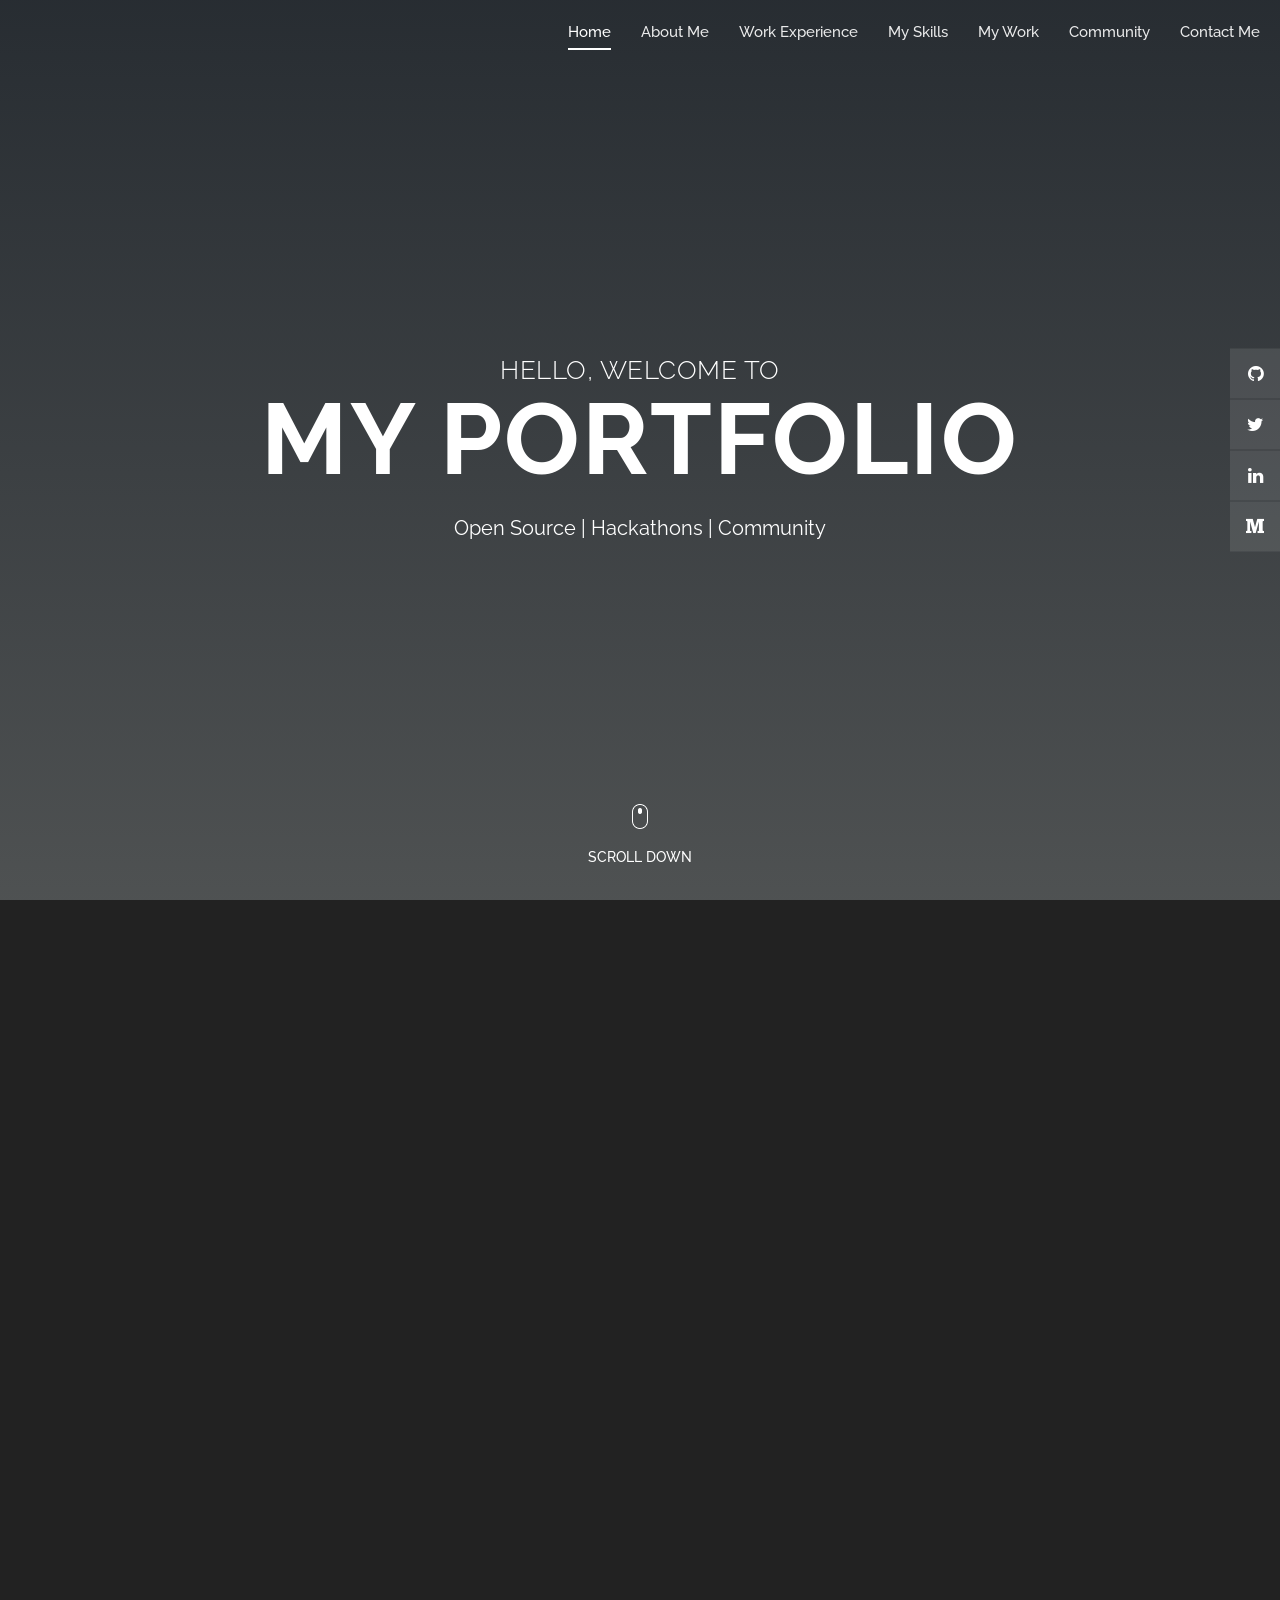
==== index.html @ d0d0db90 "Updated portfolio 2025" ====
<!DOCTYPE html>
<html lang="en">

  <head>

    <meta charset="utf-8">
    <meta name="viewport" content="width=device-width, initial-scale=1, shrink-to-fit=no">
    <meta name="description" content="Portfolio Website">
    <meta name="author" content="Simarpreet Singh">
    <link href="https://fonts.googleapis.com/css?family=Raleway:100,300,400,500,700,900" rel="stylesheet">
    <link rel="shortcut icon" href="images/logo3.png" type="image/x-icon" >

    <title>Simarpreet Singh's Portfolio</title>

    <!-- Additional CSS Files -->
    <link rel="stylesheet" type="text/css" href="css/bootstrap.min.css">

    <link rel="stylesheet" type="text/css" href="css/font-awesome.css">

    <link rel="stylesheet" type="text/css" href="css/fullpage.min.css">

    <link rel="stylesheet" type="text/css" href="css/owl.carousel.css">

    <link rel="stylesheet" href="css/animate.css">

    <link rel="stylesheet" href="css/style.css">

    <link rel="stylesheet" href="css/responsive.css">

    <!-- Icons import using font awesome latest kit -->
    <!-- <script src="https://kit.fontawesome.com/7b87b4eff7.js" crossorigin="anonymous"></script> -->

    </head>
    
    <body>
    
    <div id="video">
        <div class="preloader">
            <div class="preloader-bounce">
                <span></span>
                <span></span>
                <span></span>
            </div>
        </div>

        <header id="header">
            <div class="container-fluid">
                <div class="navbar">
                    <a href="#" id="logo" title="Simarpreet Singh">
                    </a>
                    <div class="navigation-row">
                        <nav id="navigation">
                            <button type="button" class="navbar-toggle"> <i class="fa fa-bars"></i> </button>
                            <div class="nav-box navbar-collapse">
                                <ul class="navigation-menu nav navbar-nav navbars" id="nav">
                                    <li data-menuanchor="slide01" class="active"><a href="#slide01">Home</a></li>
                                    <li data-menuanchor="slide02"><a href="#slide02">About Me</a></li>
                                    <li data-menuanchor="slide03"><a href="#slide03">Work Experience</a></li>
                                    <li data-menuanchor="slide04"><a href="#slide04">My Skills</a></li>
                                    <li data-menuanchor="slide05"><a href="#slide05">My Work</a></li>
                                    <li data-menuanchor="slide06"><a href="#slide06">Community</a></li>
                                    <li data-menuanchor="slide07"><a href="#slide07">Contact Me</a></li>
                                </ul>
                            </div>
                        </nav>
                    </div>
                </div>
            </div>
        </header>

        <video autoplay muted loop id="myVideo">
          <source src="images/video-bg.mp4" type="video/mp4">
        </video>

        <div id="fullpage" class="fullpage-default">

            <div class="section animated-row" data-section="slide01">
                <div class="section-inner">
                    <div class="welcome-box">
                    <span class="welcome-first animate" data-animate="fadeInUp">Hello, welcome to</span>
                    <h1 class="welcome-title animate" data-animate="fadeInUp">my portfolio</h1>
                    <p class="animate" data-animate="fadeInUp">Open Source | Hackathons | Community</p>
                    <div class="scroll-down next-section animate data-animate=fadeInUp"><img src="images/mouse-scroll.png" alt=""><span>Scroll Down</span></div>
                    </div>
                </div>
            </div>

            <div class="section animated-row" data-section="slide02">
                <div class="section-inner">
                    <div class="about-section">
                        <div class="row justify-content-center">
                            <div class="col-lg-8 wide-col-laptop">
                                <div class="row">
                                    <div class="col-md-6">
                                        <div class="about-contentbox">
                                            <div class="animate" data-animate="fadeInUp">
                                                <span>About Me</span>
                                                <h2>Who am i?</h2>
                                                <p>Hello! I am Simarpreet Singh, working as Lead Developer relations for Tezos in India, a 24 year old graduate, completed my bachlor's degree in Computer Science.
                                                    I love helping people take their next steps who are new to open source and hackathons. I am fun to work with and extremely curious.
                                                    I turn out of the box ideas into useful projects. I keep learning new things. I love to listen to person's experience and stories.
                                                    Building Web3Panjab Community and W3Event Gallery
                                                </p>
                                                <!-- <a class="status pt-5" href="frontendresume.pdf" target="_blank"> -->
                                                    <h5>Looking for Full-time opportunities as Developer Relations engineer </h5> 
                                                    <!-- <h6>Frontend Developer</h6>
                                                    </a>
                                                    <a href="frontendresume.pdf" target="_blank" class="arrow-link status">
                                                    Frontend Resume</a> -->
                                                    <a class="status pt-5" href="devrelresume.pdf" target="_blank">

                                                        <h6>Here's my resume</h6>
                                                        </a>
                                                        <!-- <a href="devrelresume.pdf" target="_blank" class="arrow-link status">
                                                        Devrel Resume</a> -->
                                            </div>
                                            <div class="facts-list owl-carousel">
                                                <div class="item animate" data-animate="fadeInUp">
                                                    <div class="counter-box">
                                                        <i class="fa fa-trophy counter-icon" aria-hidden="true"></i><span class="count-number">10+</span> Hackathons Judge
                                                    </div>
                                                </div>
                                                <div class="item animate" data-animate="fadeInUp">
                                                    <div class="counter-box">
                                                        <i class="fa fa-graduation-cap counter-icon" aria-hidden="true"></i><span class="count-number">25+</span> Hackathon mentoring
                                                    </div>
                                                </div>
                                                <div class="item animate" data-animate="fadeInUp">
                                                    <div class="counter-box">
                                                        <i class="fa fa-code-fork counter-icon" aria-hidden="true"></i><span class="count-number">100+</span> Events & sessions
                                                    </div>
                                                </div>
                                            </div>
                                        </div>
                                    </div>
                                    <div class="col-md-6">
                                        <figure class="about-img animate" data-animate="fadeInUp"><img src="images/profilepic.jpg" class="rounded" alt=""></figure>
                                    </div>
                                </div>
                            </div>
                        </div>
                    </div>
                </div>
            </div>


            <div class="section animated-row" data-section="slide03">
                <div class="section-inner">
                    <div class="row justify-content-center">
                        <div class="col-md-8 wide-col-laptop">
                            <div class="title-block animate" data-animate="fadeInUp">
                                <span>Work Experience</span>
                                <h2>Work experience & Internships </h2>
                            </div>
                            <div class="services-section">
                                <div class="services-list owl-carousel">

                                    <div class="item animate" data-animate="fadeInUp">
                                        <div class="service-box">
                                            <span class="service-icon"><img src="images/tezosindia.jpg" class="rounded-circle" alt="profile 1"></span>
                                            <h3>Tezos India</h3>
                                            <p>As the Lead Developer Relations for Tezos India, I have championed blockchain adoption by building vibrant developer communities and fostering hands-on learning. Over the past two years, I have hosted 100+ workshops, hackathons, and events, empowering developers to build with Tezos L1 and Etherlink L2. My initiatives include setting up 15+ college clubs, partnering with 60+ hackathons, and training 100+ developers through fellowship programs.  <br> Remote, New Delhi,  1-Oct-2022 - Present
                                            </p>
                                        </div>
                                    </div>

                                    <div class="item animate" data-animate="fadeInUp">
                                        <div class="service-box">
                                            <span class="service-icon"><img src="images/DRDO.jpg" class="rounded-circle" alt="profile 1"></span>
                                            <h3>Defense Research and Development Organization, DRDO, INDIA</h3>
                                            <p>Research Trainee Intern at DRDO, MoD. Working on Secure Data Transmission using RDH and Stegnography <br> Delhi,  1-Feb - 30 May, 2022 </p>
                                        </div>
                                    </div>

                                    <div class="item animate" data-animate="fadeInUp">
                                        <div class="service-box">
                                            <span class="service-icon"><img src="images/gwocbadge.png" class="rounded-circle" alt="profile 1"></span>
                                            <h3>Girlscript Winter of Code</h3>
                                            <p>Contributing to Girlscript's Winter of Code 2021<br> Delhi,  1-Sept - 1-Dec, 2021 </p>
                                        </div>
                                    </div>
                                    
                                    <div class="item animate" data-animate="fadeInUp">
                                        <div class="service-box">
                                            <span class="service-icon"><img src="images/hacknasa1.png" class="rounded-circle" alt="profile 2"></span>
                                            <h3>NASA SPACE APPS CHALLENGE PREQUALIFIER</h3>
                                            <p>Bagged First Prize in NASA SPACE APPS CHALLENGE Prequalifier Hackathon hosted by Space Apps challenge,<br> Delhi, 15-16 Sept, 2019 </p>
                                        </div>
                                    </div>

                                    <div class="item animate" data-animate="fadeInUp">
                                        <div class="service-box">
                                            <span class="service-icon"><img src="images/scodein.jpeg" class="rounded-circle" alt="profile 2"></span>
                                            <h3>Contributor's Hack, Student Code-In</h3>
                                            <p>One of the Top 25 Contributors of contributors hack, an opensource program by student Code-In ,<br> 18 June- 18 August,2020</p>
                                        </div>
                                    </div>

                                    <!-- <div class="item animate" data-animate="fadeInUp">
                                        <div class="service-box">
                                            <span class="service-icon"><img src="images/hacknasa.png" class="rounded-circle" alt="profile 1"></span>
                                            <h3>NASA SPACE APPS CHALLENGE</h3>
                                            <p>Top 10 finalists of Nasa Space Apps challenge India qualaifiers,<br> North region, 18-20 oct,2019</p>
                                        </div>
                                    </div> -->

                                    <div class="item animate" data-animate="fadeInUp">
                                        <div class="service-box">
                                            <span class="service-icon"><img src="images/hackgtbit.png" class="rounded-circle" alt="profile 2"></span>
                                            <h3>HackGTBIT</h3>
                                            <p>Bagged Third prize in HackGTBIT hosted by HelloWorld,<br> GTBIT , 18-19 Jan 2019 </p>
                                        </div>
                                    </div>

                                    
                                <!--add more achievements later-->
                                </div>
                            </div>
                        </div>
                    </div>
                </div>
            </div>

            <div class="section animated-row" data-section="slide04">
                <div class="section-inner">
                    <div class="row justify-content-center">
                        <div class="col-md-7 wide-col-laptop">
                            <div class="title-block animate" data-animate="fadeInUp">
                                <span>My Skills</span>
                                <h2>What I’m good at?</h2>
                            </div>
                            <div class="skills-row animate" data-animate="fadeInDown">
                                <div class="row">
                                <div class="col-lg-3 col-md-4 mt-4 mt-md-0">
                                <div class="icon-box">
                                    <!-- <i class="fab fa-python fa-5x" aria-hidden="true"></i> -->
                                <img class="tech-icon" alt="octave-logo" src="/images/tech/python.png">
                                <h3>Python</h3>
                                </div>
                                </div>
                                <div class="col-lg-3 col-md-4 mt-4 mt-md-0">
                                <div class="icon-box">
                                <img class="tech-icon" alt="octave-logo-2px" src="/images/tech/cpp1.png">
                                <h3>C++</h3>
                                </div>
                                </div>
                                <div class="col-lg-3 col-md-4 mt-4 mt-md-0">
                                    <div class="icon-box">
                                    <!-- <i class="fab fa-jsfiddle fa-5x" aria-hidden="true"></i> -->
                                    <img class="tech-icon" alt="octave-logo-2px" src="/images/tech/java.png">
                                    <h3>Java</h3>
                                    </div>
                                    </div>                                
                                <div class="col-lg-3 col-md-4 mt-4 mt-md-0">
                                <div class="icon-box">
                                <i class="fa fa-html5 fa-5x" aria-hidden="true"></i>
                                <h3>HTML</h3>
                                </div>
                                </div>
                                <div class="col-lg-3 col-md-4 mt-4 mt-md-0">
                                <div class="icon-box">
                                <i class="fa fa-css3 fa-5x" aria-hidden="true"></i>
                                <h3>CSS</h3>
                                </div>
                                </div>
                                <div class="col-lg-3 col-md-4 mt-4 mt-md-0">
                                <div class="icon-box">
                                <!-- <i class="fa fa-jsfiddle fa-5x " aria-hidden="true"></i> -->
                                <img class="tech-icon" alt="octave-logo-2px" src="/images/tech/js.png">
                                <h3>JS</h3>
                                </div>
                                </div>
                                <div class="col-lg-3 col-md-4 mt-4 mt-md-0">
                                    <div class="icon-box">
                                    <i class="fab fa-react fa-5x" aria-hidden="true"></i>
                                    <h3>React.js</h3>
                                    </div>
                                </div>
                                <div class="col-lg-3 col-md-4 mt-4 mt-md-0">
                                <div class="icon-box">
                                <i class="fa fa-git fa-5x" aria-hidden="true"></i>
                                <h3>Git</h3>
                                </div>
                                </div>
                                <div class="col-lg-3 col-md-4 mt-4 mt-md-0">
                                <div class="icon-box">
                                <i class="fa fa-github fa-5x" aria-hidden="true"></i>
                                <h3>GitHub</h3>
                                </div>
                                </div>
                                <div class="col-lg-3 col-md-4 mt-4 mt-md-0">
                                <div class="icon-box">
                                 <i class="fas fa-vr-cardboard fa-5x" aria-hidden="true"></i>
                                <h3>A.R.</h3>
                                </div>
                                </div>
                                                                          
                                </div>
                            </div>
                        </div>
                    </div>
                </div>
            </div>


            <div class="section animated-row" data-section="slide05">
                <div class="section-inner">
                    <div class="row justify-content-center">
                        <div class="col-md-8 wide-col-laptop">
                            <div class="title-block animate" data-animate="fadeInUp">
                                <span>My Work</span>
                                <h2>what i’ve done?</h2>
                            </div>
                            <div class="gallery-section">
                                <div class="gallery-list owl-carousel">

                                    <div class="item animate" data-animate="fadeInUp">
                                        <div class="portfolio-item">
                                            <div class="thumb">
                                                <img src="images/sources/attention.jpg" alt="profile 2">
                                            </div>
                                            <div class="thumb-inner animate" data-animate="fadeInUp">
                                                <h4>German to English Translator using Seq2Seq and attention model</h4>
                                                <a class="source-github" href="https://github.com/soumyajit4419/YouthIcon" target="blank"> This repo contains contribution towards tutorial for Seq2Seq and attention model implementation with german to english translator.<br> See the tutorials here</a>
                                            </div>
                                        </div>
                                    </div>

                                    <div class="item animate" data-animate="fadeInUp">
                                        <div class="portfolio-item">
                                            <div class="thumb">
                                                <img src="images/sources/tweet.gif" alt="profile 1">
                                            </div>
                                            <div class="thumb-inner animate" data-animate="fadeInUp">
                                                <h4>Virtual Tweet Gallery</h4>
                                                <a class="source-github" href="https://web3panjab.github.io/SolanaHHDilli/" target="blank">This is Virtual tweet Gallery, a collection of memories from people attending an event where <b>W3EventGallery Bot</b> is crawling Tweets <br> See the Website here</a>
                                            </div>
                                        </div>
                                    </div>

                                    <div class="item animate" data-animate="fadeInUp">
                                        <div class="portfolio-item">
                                            <div class="thumb">
                                                <img src="images/sources/output2.JPG" alt="profile 2">
                                            </div>
                                            <div class="thumb-inner animate" data-animate="fadeInUp">
                                                <h4>Shape in an Image Founder</h4>
                                                <a class="source-github" href="https://github.com/simarpreetsingh-019/openCV-Learning" target="blank"> This will detect geometrical shapes in an image <br> See the Repository here</a>
                                            </div>
                                        </div>
                                    </div>

                                    <div class="item animate" data-animate="fadeInUp">
                                        <div class="portfolio-item">
                                            <div class="thumb">
                                                <img src="images/sources/face.jpg" alt="profile 1">
                                            </div>
                                            <div class="thumb-inner animate" data-animate="fadeInUp">
                                                <h4>Face Detection / Face recognition using OpenCV</h4>
                                                <a class="source-github" href="https://github.com/simarpreetsingh-019/face-recognition--girlscript-jaipur-project-" target="blank"> Face detector using openCV and haar-cascade to detect Face. Added some more functionality to detect eyes also. Second part of this project include saving similar faces accordingly with name entered by user.   <br> See the Repository here</a>
                                            </div>
                                        </div>
                                    </div>
                                    
                                
                                    <div class="item animate" data-animate="fadeInUp">
                                        <div class="portfolio-item">
                                            <div class="thumb">
                                                <img src="images/sources/pedestrian-detection.gif" alt="profile 2">
                                            </div>
                                            <div class="thumb-inner animate" data-animate="fadeInUp">
                                                <h4>Pedestrian identification - motion detection</h4>
                                                <a class="source-github" href="https://github.com/simarpreetsingh-019/openCV-Learning" target="blank">This project can find out pedestrains in the video, as well as any minor movement of any one or anything in the video. <br> See the Repository here</a>
                                            </div>
                                        </div>
                                    </div>


                                    <!-- <div class="item animate" data-animate="fadeInUp">
                                        <div class="portfolio-item">
                                            <div class="thumb">
                                                <img src="images/sources/Typing_tester_screen.JPG" alt="profile 3">
                                            </div>
                                            <div class="thumb-inner animate" data-animate="fadeInUp">
                                                <h4>Typing Speed Test</h4>
                                                <a class="source-github" href="https://github.com/simarpreetsingh-019/Typing-speed-Tester" target="blank">Project made for calculating typing speed of a person using it. <br> See the Repository here</a>
                                            </div>
                                        </div>
                                    </div> -->

                                    <!-- <div class="item animate" data-animate="fadeInUp">
                                        <div class="portfolio-item">
                                            <div class="thumb">
                                                <img src="images/sources/audiobook.png" alt="profile 3">
                                            </div>
                                            <div class="thumb-inner animate" data-animate="fadeInUp">
                                                <h4>Audio Book </h4>
                                                <a class="source-github" href="https://github.com/simarpreetsingh-019/storyreader" target="blank">I made my own Audiobook / storyreader that will narrate from any pdf or txt file. <br> See the Repository here</a>
                                            </div>
                                        </div>
                                     </div> -->

                                     <!-- <div class="item animate" data-animate="fadeInUp">
                                        <div class="portfolio-item">
                                            <div class="thumb">
                                                <img src="images/sources/cpprepo.png" alt="profile 4">
                                            </div>
                                            <div class="thumb-inner animate" data-animate="fadeInUp">
                                                <h4>C++ Project repository website</h4>
                                                <a class="source-github" href="https://simarpreetsingh-019.github.io/Cpp-Project-repository/" target="blank"> This webpage contains my modified and error free turbo c++ 12th board submission projects.<br> See the Webpage here</a>
                                            </div>
                                        </div>
                                    </div> -->

                                </div>
                            </div>
                        </div>
                    </div>
                </div>
            </div>

            <div class="section animated-row" data-section="slide06">
                <div class="section-inner">
                    <div class="row justify-content-center">
                        <div class="col-md-8 wide-col-laptop">
                            <div class="title-block animate" data-animate="fadeInUp">
                                <span>COMMUNITY</span>
                                <h2>I am part of these Communities</h2>
                            </div>
                            <div class="col-md-8 offset-md-2">
                                <div class="testimonials-section">
                                    <div class="testimonials-slider owl-carousel">

                                        <div class="item animate" data-animate="fadeInUp">
                                            <div class="testimonial-item">
                                                <div class="client-row">
                                                    <img src="images/WEB3Panjab logo.png" class="rounded-circle" alt="profile 1">
                                                </div>
                                                <div class="testimonial-content">
                                                    <h4>Founder</h4>
                                                    <a href="https://x.com/web3panjab" target="blank"><p>"A community initiative of promoting and onboarding users to Web3 ecosystem in Punjab and North India "</p> </a>
                                                    <!-- <p>"Helping the CPP India team with session outreach over twitter and moderating the session "</p> -->
                                                    <span>July 16, 2022 - Present</span>
                                                    <!-- &nbsp
                                                    <a href="http://www.cppindia.co.in/" target="blank"><span>CPPIndia</span> </a> -->
                                                </div>                                           
                                            </div>
                                        </div>

                                        <div class="item animate" data-animate="fadeInUp">
                                            <div class="testimonial-item">
                                                <div class="client-row">
                                                    <img src="images/dsclogo2.png" class="rounded-circle" alt="profile 1">
                                                </div>
                                                <div class="testimonial-content">
                                                    <h4>Outreach & Logistic Head,&nbsp Competitive Programing Mentor</h4>
                                                    <a href="https://dsc.gtbit.org/" target="blank"><p>"I have experienced quite amazing events conducted by my seniors, so I am arranging them this year for my felow juniors. DSC GTBIT"</p> </a>
                                                    <!-- <p>"I have experienced quite amazing events conducted by my seniors, so I am arranging them this year for my felow juniors. I am the Outreach head of DSC GTBIT"</p> -->
                                                    <span>August 2020 - Present</span>  
                                                    <!-- &nbsp
                                                    <a href="https://dsc.community.dev/u/m269tr/#/about" target="blank"><span>My DSC Dev profile    </span> </a> 
                                                    &nbsp
                                                    <a href="https://dsc.gtbit.org" target="blank"><span> DSC GTBIT</span> </a> -->
                                                </div>                                           
                                            </div>
                                        </div>
                                        <div class="item animate" data-animate="fadeInUp">
                                            <div class="testimonial-item">
                                                <div class="client-row">
                                                    <img src="images/cppindia.jpg" class="rounded-circle" alt="profile 2">
                                                </div>
                                                <div class="testimonial-content">
                                                    <h4>Moderator</h4>
                                                    <a href="http://www.cppindia.co.in/" target="blank"><p>"Helping the CPP India team with session outreach over twitter and moderating the session "</p> </a>
                                                    <!-- <p>"Helping the CPP India team with session outreach over twitter and moderating the session "</p> -->
                                                    <span>June 2020 - June 2023</span>
                                                    <!-- &nbsp
                                                    <a href="http://www.cppindia.co.in/" target="blank"><span>CPPIndia</span> </a> -->
                                                </div>                                           
                                            </div>
                                        </div>
                                      <!-- <div class="item animate" data-animate="fadeInUp">
                                            <div class="testimonial-item">
                                                <div class="client-row">
                                                    <img src="images/kaggle.jpg" class="rounded-circle" alt="profile 2">
                                                </div>
                                                <div class="testimonial-content">
                                                    <h4>Twitter Marketing and promotional Team</h4>
                                                    <a href="https://www.linkedin.com/feed/update/urn:li:activity:6812590155485052928/" target="blank"> <p>"Posting and engaging with audience over twitter about Kaggle Days Delhi NCR meetup sessions"</p> </a>
                                                    <span>1st December 2019 - 3rd March 2020</span> 
                                                   
                                                </div>                                           
                                            </div>
                                        </div> -->
                                       
                                      <!-- <div class="item animate" data-animate="fadeInUp">
                                            <div class="testimonial-item">
                                                <div class="client-row">
                                                    <img src="images/esya.jpg" class="rounded-circle" alt="profile 3">
                                                </div>
                                                <div class="testimonial-content">
                                                    <h4>Campus Ambassador, ESYA 2019, IIIT D</h4>
                                                    <p>"one of top 5 Campus Ambassador of Esya 2k19, IIIT Delhi "</p>
                                                    <span>21-23 August 2019</span>
                                                </div>                                           
                                            </div>
                                        </div> -->
                                      
                                       
                                      <!--add more volunteering experiecnes-->
                                    </div>
                                </div>
                            </div>
                        </div>
                    </div>
                </div>
            </div>

            <div class="section animated-row" data-section="slide07">
                <div class="section-inner">
                    <div class="row justify-content-center">
                        <div class="col-md-7 wide-col-laptop">
                            <div class="title-block animate" data-animate="fadeInUp">
                                <span>Contact</span>
                                <h2>Get In Touch!</h2>
                            </div>
                            <div class="contact-section">
                                <div class="row">
                                    <div class="col-md-6 animate" data-animate="fadeInUp">
                                        <div class="contact-box">
                                    
                                            <div class="contact-row">
                                                <i class="fa fa-envelope"></i> simarpreetsingh.019@gmail.com
                                            </div>
                                        </div>
                                    </div>
                                    <div class="col-md-6 animate" data-animate="fadeInUp">
                                        <form id="ajax-contact" method="post" action="https://formspree.io/f/mayakpra">
                                            <div class="input-field">
                                                <input type="text" class="form-control" name="name" id="name" required placeholder="Name">
                                            </div>
                                            <div class="input-field">
                                                <input type="email" class="form-control" name="email" id="email" required placeholder="Email">
                                            </div>
                                            <div class="input-field">
                                                <textarea class="form-control" name="message" id="message" required placeholder="Message"></textarea>
                                            </div>
                                            <button class="btn" type="submit">Submit</button>
                                        </form>
                                        <div id="form-messages" class="mt-3"></div>
                                    </div>
                                </div>
                            </div>
                        </div>
                    </div>
                </div>
            </div>
        </div>

        <div id="social-icons">
            <div class="text-right">
                <ul class="social-icons">
                    <li><a href="https://github.com/simarpreetsingh-019" target="blank" title="Github"><i class="fa fa-github"></i></a></li>
                    <li><a href="https://twitter.com/simarpreet019" target="blank" title="Twitter"><i class="fa fa-twitter"></i></a></li>
                    <li><a href="https://www.linkedin.com/in/simarpreetsingh019/" target="blank" title="Linkedin"><i class="fa fa-linkedin"></i></a></li>
                    <li><a href="https://medium.com/@simarpreetsingh.019" target="blank" title="Medium"><i class="fa fa-medium"></i></a></li>
                </ul>
            </div>
        </div>
    </div>  

    <script src="js/jquery.js"></script>

    <script src="js/bootstrap.min.js"></script>

    <script src="js/fullpage.min.js"></script>

    <script src="js/scrolloverflow.js"></script>

    <script src="js/owl.carousel.min.js"></script>

    <script src="js/jquery.inview.min.js"></script>

    <script src="js/form.js"></script>

    <script src="js/custom.js"></script>

    <script src="https://kit.fontawesome.com/7b87b4eff7.js" crossorigin="anonymous"></script>


  </body>
</html>
---- css/style.css ----
/*==============================================
GENERAL CSS
================================================*/

html,
body {
  -webkit-font-smoothing: antialiased;
  -moz-font-smoothing: antialiased;
  -ms-font-smoothing: antialiased;
  font-smoothing: antialiased;
  -webkit-text-size-adjust: 100%;
}
body {
  font: 16px/1.6 'Raleway', Arial, Helvetica, sans-serif;
  color: #fff;
  text-align:center;
  background: #222;
}
img {
  border: 0;
  max-width: 100%;
}
html {
  -ms-overflow-style: scrollbar;
}
.alltrans,
.social-icons li a,
.owl-nav > button,
.owl-nav > button:after,
.counter-box,
.about-img:after,
.gallery-img img,
.form-control,
.owl-dot,
.subscribe-row,
.close-btn,
.close-btn:before,
.close-btn:after,
.tag-btn,
.btn {
  -webkit-transition: all 0.4s ease;
  transition: all 0.4s ease;
}
a {
  color: #fff;
  text-decoration: none;
}
a:hover,
a:focus {
  color: #fff;
  outline: none;
  text-decoration: underline;
}
@media screen and (-ms-high-contrast:active), (-ms-high-contrast:none) {
  a:active {
    background-color: transparent;
  }
}
p {
  margin: 0 0 20px;
}
h1,
h2,
h3,
h4,
h5,
h6 {
  line-height: 1.2;
  margin: 0 0 20px;
  font-weight: 600;
  text-transform:uppercase;
}
h1,
h2 {
  font-size: 32px;
}
h3 {
  font-size: 30px;
  font-weight: 600;
}
h4 {
  font-size: 22px;
  font-weight: 600;
}
h5 {
  font-size: 20px;
  margin-bottom: 10px;
  font-weight: 600;
}
h6 {
  font-size: 18px;
  margin-bottom: 10px;
  font-weight: 600;
}
#main {
  padding: 0;
  background: #fff;
}
.no-margin {
  margin: 0 !important;
}
figure {
  margin:0;
}
.opacity-no {
  opacity: 1 !important;
}

video {
  position: fixed;
  right: 0;
  bottom: 0;
  min-width: 100%; 
  min-height: 100%;
}
#video:after {
  content: '';
  opacity: 0.75;
  background: #081d31; /* Old browsers */
  background: -moz-linear-gradient(top, #0c1a29 0%, #616464 100%); /* FF3.6-15 */
  background: -webkit-linear-gradient(top, #112335 0%,#444f50 100%); /* Chrome10-25,Safari5.1-6 */
  background: linear-gradient(to bottom, #2a3138 0%,#5e6263 100%); /* W3C, IE10+, FF16+, Chrome26+, Opera12+, Safari7+ */
  filter: progid:DXImageTransform.Microsoft.gradient( startColorstr='#4096ee', endColorstr='#39ced6',GradientType=0 ); /* IE6-9 */
  position:fixed;
  left:0;
  top:0;
  right:0;
  bottom: 0;
}
.wrapper-background-dark:after {
  background: #222;
  opacity:0.95;
}
.section-inner {
  padding:20px 30px 0;
}
.fp-scrollable {
  height:calc(100vh - 200px) !important;
}
#fp-nav ul li a span {
 display: none;
}

.btn {
  background: #fff;
  color: #222;
  text-align:center;
  line-height:52px;
  padding:0 35px;
  border-radius: 0px;
  text-transform:uppercase;
  font-weight:600;
  border:2px solid transparent;
  border-radius: 10px;
}
.btn:hover, .btn:focus {
  color:#fff;
  border-color:#fff;
  background:none;
}
.btn:focus {
  box-shadow:none;
  outline:none;
}
.btn.btn-xs {
  line-height:34px;
  font-size:12px;
  padding:0 20px;
  font-weight: 500;
}
.btn.btn-outline {
  background:none;
  border-color:#fff;
  color:#fff;
  border-width:1px;
}
.btn.btn-outline:hover, .btn.btn-outline:focus {
  background:#fff;
  color:#222;
}
.btn.btn-dark {
  color: #222;
  border-color: #222;
}
.btn.btn-dark:hover, .btn.btn-dark:focus {
  background: #222;
  color: #fff;
}
.owl-carousel .owl-stage {
  display: -webkit-box;
  display: -webkit-flex;
  display: -ms-flexbox;
  display: flex;
}
.owl-carousel .owl-item {
  display: -webkit-box;
  display: -webkit-flex;
  display: -ms-flexbox;
  display: flex;
  flex: 1 0 auto;
}
.preloader {
  background: -moz-linear-gradient(top, #0d1e2e 0%, #757879 100%); /* FF3.6-15 */
  background: -webkit-linear-gradient(top, #112436 0%,#707374 100%); /* Chrome10-25,Safari5.1-6 */
  background: linear-gradient(to bottom, #152b41 0%,#787c7c 100%); /* W3C, IE10+, FF16+, Chrome26+, Opera12+, Safari7+ */
  filter: progid:DXImageTransform.Microsoft.gradient( startColorstr='#4096ee', endColorstr='#39ced6',GradientType=0 ); /* IE6-9 */
  height: 100%;
  left: 0;
  position: fixed;
  right: 0;
  top: 0;
  z-index: 9999;
  text-align: center;
}
.preloader-bounce {
  left: 0;
  right: 0;
  top: 50%;
  -webkit-transform: translateY(-50%);
  transform: translateY(-50%);
  position: absolute;
}
.preloader-bounce > span {
  width: 12px;
  height: 12px;
  border-radius: 50%;
  margin: 0.3em;
  display: inline-block;
  vertical-align: middle;
  -webkit-animation: bounce 0.6s infinite alternate;
  animation: bounce 0.6s infinite alternate;
  background: #fff;
}
.preloader-bounce > span:nth-child(2){
  -webkit-animation-delay: 0.2s;
  animation-delay: 0.2s;
  background: #fff;
}
.preloader-bounce > span:nth-child(3){
  -webkit-animation-delay: 0.3s;
  animation-delay: 0.3s;
  background: #fff;
}

@-webkit-keyframes bounce {
  from {
    -webkit-transform: translateY(0);
    transform: translateY(0);
  }
  to {
    -webkit-transform: translateY(-1.2em);
    transform: translateY(-1.2em);
  }
}

@keyframes bounce {
  from {
    -webkit-transform: translateY(0);
    transform: translateY(0);
  }
  to {
    -webkit-transform: translateY(-1.2em);
    transform: translateY(-1.2em);
  }
}

#fullpage {
  z-index: 99;
}


/*==============================================
02. HEADER CSS
================================================*/
#header {
  padding:20px 0;
  position: fixed;
  left:0;
  right:0;
  top:0;
  z-index:999;
}
.container-fluid {
  padding:0 20px;
}
a#logo {
  text-decoration: none;
  font-size: 32px;
  text-transform: uppercase;
  font-weight: 700;
}
.navbar {
  padding: 0;
}
.navbar-toggle {
  display:none;
}
.navbar-nav {
  -ms-flex-direction: row;
  -webkit-flex-direction: row;
  flex-direction: row;
}
.navbar-nav li {
  margin-left: 30px;
}
.navbar-nav li a {
  color:#fff;
  font-size: 15px;
  text-decoration:none;
  display:block;
  font-weight: 500;
  opacity: 0.9;
}
.navbar-nav li a:after {
  content:'';
  display:block;
  height: 2px;
  background:#fff;
  -webkit-transition: all 0.4s ease;
  transition: all 0.4s ease;
  -webkit-transform:scale(0);
  transform:scale(0);
  margin-top: 4px;
}
.navbar-nav li a:hover:after, .navbar-nav li.active a:after{
  -webkit-transform:scale(1);
  transform:scale(1);
}
.navbar-nav li a:hover {
  opacity: 1;
}
.navbar-nav li.active a {
  opacity: 1;
}
.collapse:not(.show) {
  display:block;
}

/*==============================================
03. SOCIAL ICONS CSS
================================================*/
#social-icons {
  padding:0;
  position: fixed;
  top: 50%;
  transform: translateY(-50%);
  right:0;
  z-index: 199;
}
.social-icons {
  margin:0;
  padding:0;
  list-style:none;
}
.social-icons li {
  display: block;
  margin: 1px 0px;
}
.social-icons li a {
  width:50px;
  height:50px;
  display:inline-block;
  line-height:50px;
  text-align:center;
  background: rgba(255, 255, 255, 0.1);
  color: rgba(255,255,255,1);
  font-size:18px;
}
.social-icons li a:hover {
  color:#1e1e1e;
  background-color: #fff;
}
/*==============================================
04. WELCOME BLOCK CSS
================================================*/
.welcome-box {
  font-size:20px;
  line-height:1.7;
}
.welcome-first{
  font-size: 32px;
  display: block;
  text-transform: uppercase;
  font-weight: 300;
  line-height: 1.2;
  letter-spacing: 0.02em;
}
.welcome-box p {
  max-width: 620px;
  width:100%;
  margin:0 auto 30px;
  color: #fff;
}
.welcome-title {
  font-weight: 700;
  font-size: 120px;
  margin-bottom: 10px;
  letter-spacing:0.02em;
}
.welcome-title span {
  font-size:36px;
  display:block;
  font-weight:300;
  line-height:1.2;
}
.welcome-box .btn {
  margin-top: 10px;
}
.next-section {
  display: inline-block;
  position: absolute;
  left: 50%;
  transform: translateX(-50%);
  bottom: 30px;
  cursor: pointer;
  -webkit-transition: all 0.5s ease;
  transition: all 0.5s ease;
}
.next-section span {
  margin-top: 15px;
  display: block;
  text-transform: uppercase;
  font-size: 14px;
  font-weight: 500;
}
.next-section i:hover {
  opacity: 1;
}

/*==============================================
05. ABOUT ME
================================================*/
.about-img {
  margin: 0 auto 40px;
  position:relative;
}
.about-img img {
  border-radius: 10px;
  -webkit-box-shadow: 0 0 40px rgba(0,0,0,.3);
  box-shadow: 0 0 40px rgba(0,0,0,.3);
}
.about-contentbox {
  margin-top: 80px;
  text-align:left;
  line-height:1.8;
}
.about-contentbox span {
  font-size: 24px;
  text-transform: uppercase;
  font-weight: 300;
}
.about-contentbox h2 {
  font-size: 32px;
  text-transform: uppercase;
  font-weight: 700;
}
.facts-list {
  margin-top: 30px;
}
.facts-list .item {
  overflow: hidden;
  text-align:center;
  border-radius: 10px;
  width: 100%;
  display: inline-block;
  text-transform:capitalize;
  font-size:14px;
  padding: 30px 0px;
  background: rgba(0,0,0,0.25);
}
.counter-box span {
  font-size: 26px;
  font-weight: 700;
}
.counter-icon {
  font-size: 30px;
  margin-bottom: 10px;
  opacity: 0.75;
}
.facts-list .item:hover {
  background:#fff;
  color:#1e1e1e;
}
.facts-list .owl-dots {
  margin-bottom: 30px;
}
.count-number, .counted {
  display:block;
  font-size:36px;
  font-weight:700;
  line-height:1;
  margin-bottom:10px;
}

/*==============================================
06. SERVICES BLOCK CSS
================================================*/
.title-block {
  margin-bottom: 40px;
}
.title-block span {
  font-size: 24px;
  text-transform: uppercase;
  font-weight: 300;
}
.services-list .item {
  background-color: rgba(250,250,250,0.25);
  border-radius: 10px;
  -webkit-transition: all 0.5s ease;
  transition: all 0.5s ease;
}
.service-icon {
  display:block;
  margin: 0 auto 0;
  font-size: 64px;
}
.service-box {
  font-size:15px;
  padding:40px 20px;
  height:100%;
}
.services-list .item:hover {
  background-color: #fff;
  color: #1e1e1e;
}
.service-box h3 {
  font-size:22px;
  font-weight:700;
  text-transform: capitalize;
  margin-bottom: 10px;
  padding: 10px;
}
.service-box p:last-child {
  margin:0;
}
.owl-carousel .owl-dots .owl-dot {
  border-radius: 3px;
}
.owl-dots {
    display: -webkit-box;
    display: -webkit-flex;
    display: -ms-flexbox;
    display: flex;
    -ms-flex-pack: center;
    -webkit-justify-content: center;
    justify-content: center;
    margin-top: 50px
}

.owl-carousel .owl-dots .owl-dot {
    width: 12px;
    height: 12px;
    margin: 0 5px;
    background: rgba(255, 255, 255, .2)
}

.owl-carousel .owl-dots .owl-dot:focus {
    outline: none
}

.owl-carousel .owl-dots .owl-dot.active {
    background: #fff
}

/*==============================================
07. WORK BLOCK CSS
================================================*/
.gallery-section {
  text-align: center;
}
.portfolio-item img {
  max-width: 100%;
  overflow: hidden;
  position: relative;
  z-index: 9;
  border-radius: 10px;
}
.portfolio-item .thumb-inner {
  position: absolute;
  z-index: 99;
  bottom: 0;
  text-align: left;
  padding: 20px;
  background-color: rgba(250,250,250,0.25);
  width: 100%;
  height: 60px;
  border-top-left-radius: 0px;
  border-top-right-radius: 0px;
  -webkit-transition: all 0.4s ease;
  transition: all 0.4s ease;
}
.portfolio-item .thumb-inner h4 {
  margin-bottom: 0;
  font-size: 16px;
  margin-top: 0px;
}
.portfolio-item .thumb-inner a {
  opacity: 0;
  visibility: hidden;
  position: absolute;
  margin-bottom: 0px;
}
.portfolio-item:hover .thumb-inner a {
  position: relative;
  opacity: 1;
  visibility: visible;
  color: #4a4a4a;
}
.portfolio-item:hover .thumb-inner {
  border-radius: 10px;
  height: 100%;
  background-color: rgba(250,250,250,0.9)
}
.portfolio-item:hover .thumb-inner h4 {
   margin-top: 30%;
  color: #1e1e1e;
  margin-bottom: 20px;
}

/*==============================================
08. CONTACT BLOCK CSS
================================================*/
::-webkit-input-placeholder {
  color:#fff !important;
  opacity:1;
}
::-moz-placeholder {
  color:#fff !important;
  opacity:1;
}
:-ms-input-placeholder {
  color:#fff !important;
  opacity:1;
}
:-moz-placeholder {
  color:#fff !important;
  opacity:1;
}
.input-field {
  margin-bottom:15px;
}
.form-control {
  height: 50px;
  color:#fff;
  border: none;
  background:rgba(250,250,250,0.05);
  border: 1px solid rgba(250,250,250,0.5);
  border-radius: 10px;
  padding:4px 22px;
  font-size:14px;
  margin-bottom: 30px;
}
.form-control:focus {
  box-shadow:none;
  outline:none;
  background:rgba(0,0,0,0.05);
  border: 1px solid rgba(250,250,250,1);
  color:#fff;
}
.index .form-control.form-control-dark {
  background: rgba(250,250,250, 0.75);
  color: #fff;
}
.index .form-control.form-control-dark:focus {
  background: rgba(54, 40, 158, 0.85);
  color: #fff;
}
.index .form-control.form-control-dark::-webkit-input-placeholder {
  color: #fff !important;
}
.index .form-control.form-control-dark::-moz-placeholder {
  color:#fff !important;
}
.index .form-control.form-control-dark:-ms-input-placeholder {
  color:#fff !important;
}
.index .form-control.form-control-dark:-moz-placeholder {
  color:#fff !important;
}
.form-control.form-control-dark:focus {
  background: rgba(0, 0, 0, 0.2);
}
.form-control.form-control-dark {
  background: rgba(0, 0, 0, 0.1);
  color: #222;
  border: none;
}
.form-control.form-control-dark::-webkit-input-placeholder {
  color:#222 !important;
  opacity:0.7;
}
.form-control.form-control-dark::-moz-placeholder {
  color:#222 !important;
  opacity:0.7;
}
.form-control.form-control-dark:-ms-input-placeholder {
  color:#222 !important;
  opacity:0.7;
}
.form-control.form-control-dark:-moz-placeholder {
  color:#222 !important;
  opacity:0.7;
}
textarea.form-control {
  height:123px;
  padding-top:15px;
}
.contact-section .btn {
  width:100%;
}
.contact-box {
  text-align:left;
}
.contact-box h4 {
  font-size:24px;
}
.contact-box h4:after {
  content:'';
  display:block;
  width:50px;
  height:2px;
  background:#fff;
  margin:12px 0;
}
.contact-row {
  display: -webkit-box;
  display: -webkit-flex;
  display: -ms-flexbox;
  display: flex;
  -webkit-box-align: center;
  -webkit-align-items: center;
  -ms-flex-align: center;
  align-items: center;
  margin-bottom: 30px;
  background: rgba(250,250,250,0.25);
  border-radius: 10px;
  padding: 30px;
  font-weight: 700;
}
.contact-row i {
  width:55px;
  font-size: 30px;
  display:block;
}
.contact-row i.fa-envelope {
  font-size: 25px;
}

/*==============================================
09. TESTIMONOALS BLOCK CSS
================================================*/
.testimonials-section .item {
  background-color: rgba(250,250,250,0.25);
  padding: 40px;
  border-radius: 10px;
}
.testimonials-section .item img {
  width: 140px;
  height: 140px;
  margin: 0 auto;
}
.testimonials-section .item h4 {
  margin-top: 40px;
  font-size: 22px;
  text-transform: capitalize;
  font-weight: 700;
}
.testimonials-section .item p {
  font-size: 17px;
  font-style: italic;
}

/*==============================================
10. SKILLS BLOCK CSS
================================================*/
.skills-row {
  margin-top: 80px;
}
.skill-item {
  border-bottom: 1px solid rgba(250,250,250,0.1);
  margin-bottom: 50px;
  padding-bottom: 50px;
}
.last-skill {
  border-bottom: none;
}
.skills-row span {
  display: inline-block;
  width: 50px;
  height: 50px;
  text-align: center;
  line-height: 50px;
  background-color: #fff;
  color: #1e1e1e;
  border-radius: 50%;
  font-size: 16px;
  font-weight: 700;
  left: 0;
  top: -21px;
  position: absolute;
  z-index: 999;
}
.skills-row h6 {
  font-size: 16px;
  text-transform: uppercase;
  font-weight: 700;
  color: #fff;
  text-align: right;
  margin-bottom: -10px;
}
.skill-bar {
  width: 70%;
  height: 6px;
  border-radius: 3px;
  background-color: rgba(250,250,250,0.25);
  position: relative;
}
.filled-bar {
  position: absolute;
  z-index: 99;
  width: 64%;
  height: 6px;
  background-color: #fff;
  border-radius: 3px;
}
.filled-bar-2 {
  position: absolute;
  z-index: 99;
  width: 82%;
  height: 6px;
  background-color: #fff;
  border-radius: 3px;
}
---- css/responsive.css ----
@media only screen and (min-width: 768px) {
	.nav-box {
		display:block !important;
		height:auto !important;
	}
}
@media only screen and (max-width: 1440px) {
	.welcome-title {
		font-size: 100px;
		margin-bottom:20px;
	}
	.next-section {
	/*	bottom: auto; */
	}
	.welcome-title:before {
		margin: 20px auto 5px;
	}
	.welcome-first {
		font-size: 26px;
	}
	.welcome-box p {
		margin-bottom: 20px;
	}
	.navbar-nav li a {
		font-size: 15px;
	}
	.subscribe-row h5 {
		font-size:18px;
	}
	.wide-col-laptop {
		-ms-flex: 0 0 85%;
		flex: 0 0 85%;
		max-width: 85%;
	}
	.service-box h3 {
		font-size:18px;
	}
	h1, h2 {
		font-size:56px;
		line-height:1.05;
		margin-bottom:10px;
	}
	.title-block p {
		line-height: 1.6;
	}
	.title-block {
		margin-bottom:25px;
	}
	.service-icon {
		width:80px;
		height:80px;
		line-height:80px;
		font-size:30px;
		margin: 0 auto;
	}
	.service-box {
		padding:30px 20px;
	}
	.testimonial-content {
		font-size:18px;
	}
	.owl-carousel .owl-item .client-img img {
		max-width:80px;
	}
	.gallery-section {
		padding-top:10px;
	}
	.about-img {
		margin-right:15px;
	}
}
@media only screen and (max-width: 1199px) {
	#fp-nav.fp-right {
		right:5px;
	}
	.welcome-title:before {
		margin: 20px auto 15px;
	}
	.wide-col-laptop {
		-ms-flex: 0 0 100%;
		flex: 0 0 100%;
		max-width: 100%;
	}
	.about-img {
		margin-right:0;
	}
	.welcome-title {
		font-size:80px;
	}
	.welcome-title:after {
		margin-top:15px;
	}
	.welcome-box {
		font-size:18px;
	}
	h1, h2 {
		font-size:48px;
	}
	.counter-box {
		font-size:13px;
	}
	.count-number, .counted {
		margin-bottom:5px;
	}
	.owl-nav {
		margin-top: 35px;
	}
	.testimonial-content {
		font-size: 16px;
		padding:20px 25px;
	}
	.testimonials-section {
		padding-top:10px;
	}
	.owl-carousel .owl-dots {
		margin-top:35px;
	}
	.social-icons li a {
	  width:25px;
	  height:30px;
	  display:inline-block;
	  line-height:30px;
	  text-align:center;
	  background: rgba(255, 255, 255, 0.1);
	  color: rgba(255,255,255,1);
	  font-size:14px;
	}
	.menu-trigger {
		margin:0;
	}
}
@media only screen and (max-width: 991px) {
	.welcome-box {
		padding: 150px 0px;
	}
	.navbar-nav li a {
		font-size:13px;
	}
	.navbar-nav li {
		margin-left:25px;
	}
	.footer-right {
		font-size:13px;
	}
	.owl-nav > button {
		width: 40px;
		height: 40px;
	}
	.owl-nav > button:after {
		width:12px;
		height:12px;
		left:17px;
		top:13px;
	}
	.owl-nav > button.owl-next:after {
		left:11px;
	}
	.contact-box h4 {
		font-size:20px;
	}
	.contact-row {
		padding: 10px 15px!important;
		font-size:13px;
		margin-bottom: 15px;
	}
	.facts-row > .row > div {
		display: -webkit-box;
		display: -webkit-flex;
		display: -ms-flexbox;
		display: flex;
		width:100%;
	}
	#ajax-contact {
		margin-top: 20px;
	}
	#ajax-contact input {
		margin-bottom: 20px;
	}
	.contact-row i {
		font-size: 25px;
		width:45px;
	}
	.contact-row i.fa-envelope {
		font-size: 20px;
	}
	.container-fluid {
		padding:0 15px;
	}
	.skills-ul {
		top: 0;
	}
	.contact-row {
		padding: 42px 45px;
	}
}
@media only screen and (max-width: 767px) {
	#header {
		position: fixed;
		top: 0;
		z-index: 6666;
		background-color: rgba(250,250,250,0.9);
	}
	#navigation button i {
		color: #1e1e1e;
	}
	.welcome-box {
		padding: 150px 0px;
	}
	#logo {
		color: #1e1e1e;
	}
	.navbar-toggle {
		padding: 0;
		margin: 0;
		color: #fff;
		font-size: 28px;
		position: absolute;
		right: 0;
		top: 50%;
		background:none;
		-webkit-transform: translateY(-50%);
		transform: translateY(-50%);
		display:block;
		box-shadow:none;
		border:0;
		outline: none;
		cursor:pointer;
	}
	#header {
		padding:0;
	}
	.navbar {
		padding:15px 0;
	}
	.navbar-toggle:focus {
		outline:none;
	}
	.navbar-nav {
		margin: 0;
	}
	.collapse:not(.show) {
		display:none;
	}
	.navigation-menu > li {
		display: block;
		margin: 0;
		font-size: 15px;
		text-align: center;
	}
	.navigation-menu > li > a {
		color:#222;
		padding:15px;
		line-height:1.2;
	}
	.navbar-nav {
		overflow-y: auto;
		display:block;
		background: rgba(230, 230, 230, 0.25);
	}
	.navbar-nav li a:after {
		display:none;
	}
	.nav-box {
		position: absolute;
		left: -15px;
		right: -15px;
		border: 0;
		box-shadow: none;
		background: #fff;
		text-align:left;
		top: 100%;
		display:none;
	}
	.welcome-title {
		font-size: 60px;
		margin-bottom:20px;
	}
	.welcome-first {
		font-size: 20px;
	}
	.welcome-title:before {
		margin: 20px auto 15px;
	}
	.welcome-box {
		font-size:inherit;
	}
	.welcome-box .btn {
		margin-top:0;
	}
	.about-img {
		margin-bottom:10px;
	}
	h1, h2 {
		font-size:36px;
	}
	body {
		font-size:15px;
	}
	.about-contentbox {
		margin-top: 60px;
		text-align:center;
	}
	.testimonials-section {
		padding-top:0;
	}
	h4 {
		font-size:18px;
	}
	.contact-box {
		margin-top: 30px;
		height:auto;
	}
	.footer-right {
		width:100%;
		margin:15px 0 0;
		text-align:left;
	}
	.btn {
		font-size:15px;
		line-height:48px;
		padding:0 30px;
	}
	.contact-row {
		margin-top: 15px;
	}
	.content-section {
		padding:50px 0;
	}
	.info-inner {
		margin-top: 20px;
		padding-bottom:15px;
	}
	.index-white .navbar-toggle {
		color: #242424;
	}
	.side-menu .nav-box > ul {
		padding: 70px 40px 40px;
	}
	.side-menu .navbar-nav li a {
		font-size:20px;
	}
	.social-icons {
		margin: 0 auto;
	}
	.detail-page h1 {
		margin-bottom: 50px;
	}
	.project-detail-col figure {
		margin-top: 35px;
	}
	.project-buttons-margin {
		margin-top: 50px;
	}
}
@media only screen and (max-width: 575px) {
	.welcome-title {
		font-size: 40px;
	}
	.welcome-first {
		font-size: 16px;
		margin-bottom:5px;
	}
	.welcome-title:before,.welcome-title:after {
		width: 100%;
	}
	h1, h2 {
		font-size:30px;
	}
	.about-contentbox {
		line-height:1.6;
	}
	.owl-carousel .owl-item .client-img img {
		max-width:65px;
		margin-right: 10px;
	}
	.testimonials-section {
		font-size:13px;
	}
	.form-control {
		height:52px;
		font-size:14px;
		padding:4px 15px;
	}
	.skill-item {
	  border-bottom: 1px solid rgba(250,250,250,0.1);
	  margin-bottom: 20px;
	  padding-bottom: 50px;
	}
	.skills-row h6 {
	  text-align: left;
	  margin-bottom: 30px;
	}
	.skill-bar {
	  width: 100%;
	  height: 6px;
	  border-radius: 3px;
	  background-color: rgba(250,250,250,0.25);
	  position: relative;
	}
	.input-field {
		margin-bottom: 15px;
	}
	.subscribe-row h5 {
		font-size: 16px;
	}
	.client-row {
		padding-left: 40px;
	}
	.testimonial-content:before {
		left: 46%;
	}
	.client-row {
		padding-left: 0;
	}
}
@media only screen and (max-width: 460px) {
	h4 {
		font-size: 14px;
	}
	.testimonial-content:before {
		left: 45%;
	}
}
@media only screen and (max-width: 320px) {
	.gallery-overlay p {
		display: none;
	}
	.testimonial-content:before {
		left: 43%;
	}
}
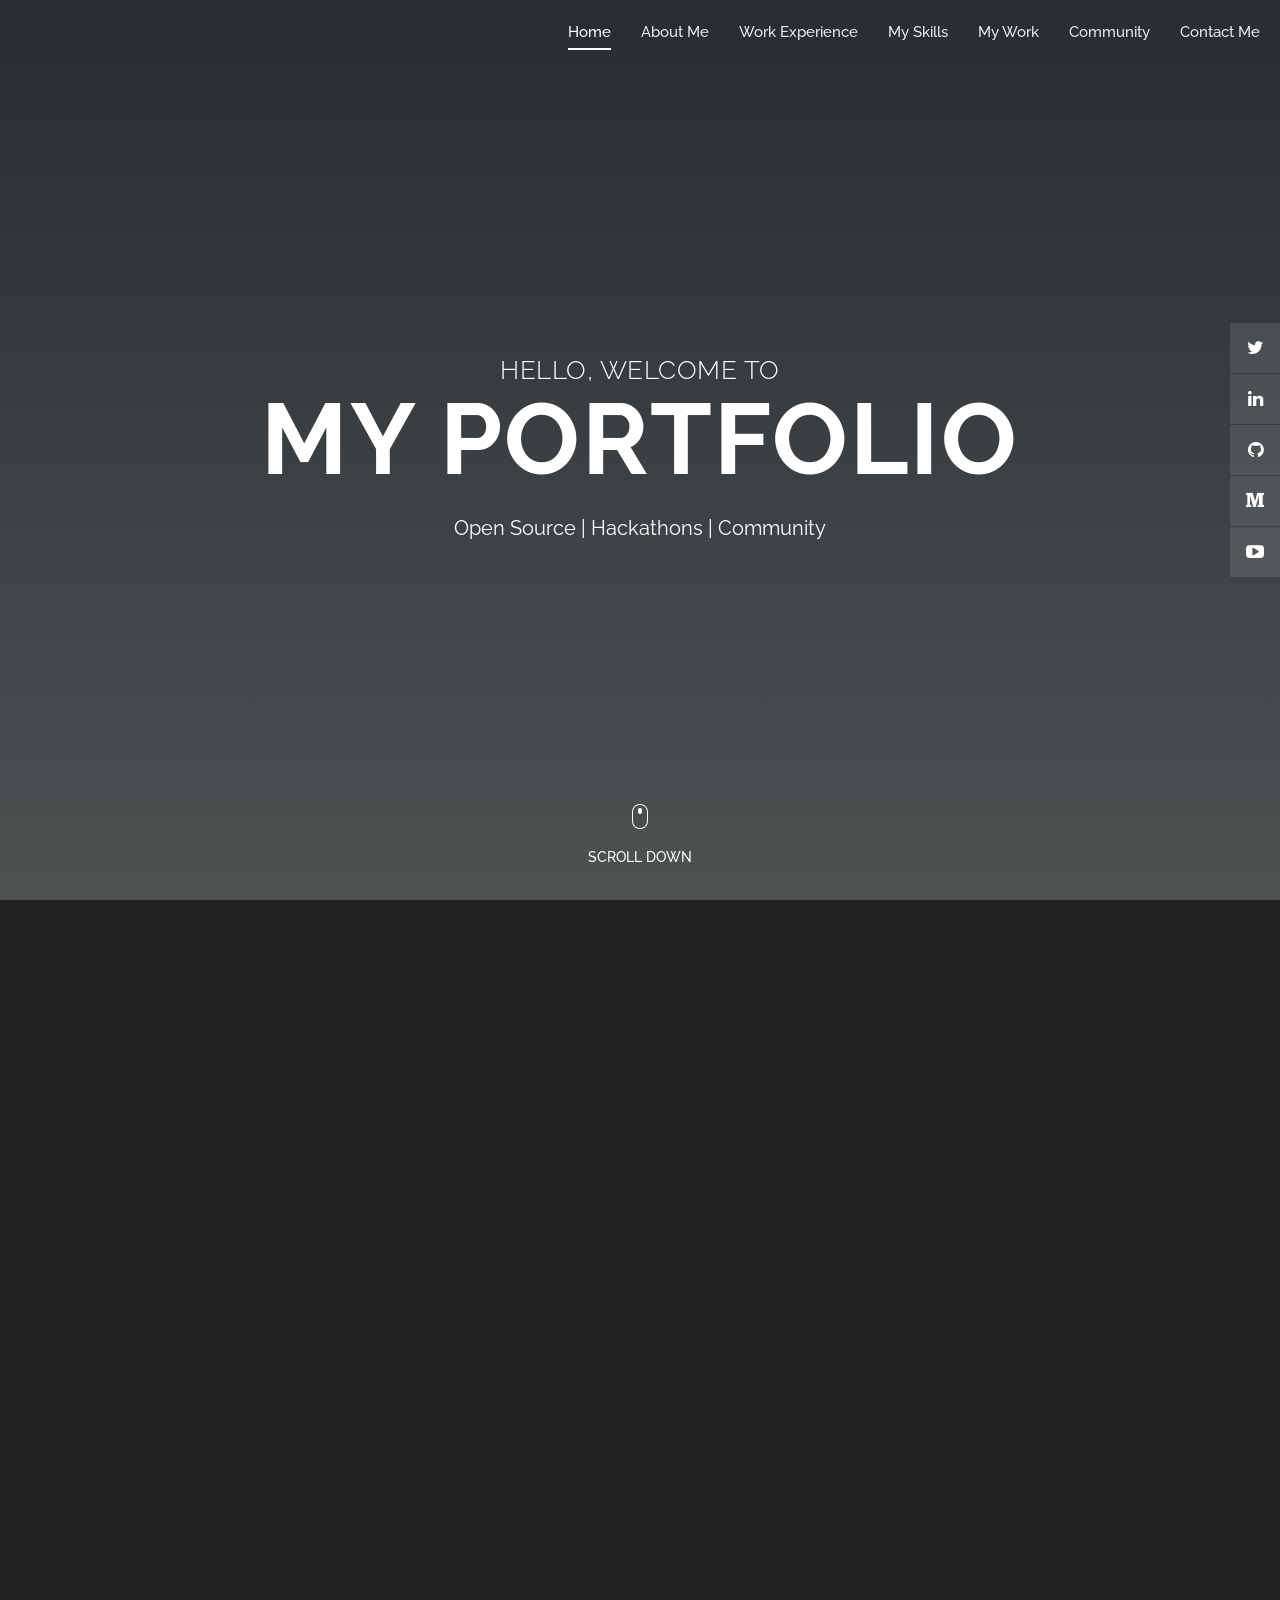
==== commit 8201f569: "Updated profile links for youtube" ====
--- a/index.html
+++ b/index.html
@@ -1,202 +1,317 @@
 <!DOCTYPE html>
 <html lang="en">
-
   <head>
-
-    <meta charset="utf-8">
-    <meta name="viewport" content="width=device-width, initial-scale=1, shrink-to-fit=no">
-    <meta name="description" content="Portfolio Website">
-    <meta name="author" content="Simarpreet Singh">
-    <link href="https://fonts.googleapis.com/css?family=Raleway:100,300,400,500,700,900" rel="stylesheet">
-    <link rel="shortcut icon" href="images/logo3.png" type="image/x-icon" >
+    <meta charset="utf-8" />
+    <meta
+      name="viewport"
+      content="width=device-width, initial-scale=1, shrink-to-fit=no"
+    />
+    <meta name="description" content="Portfolio Website" />
+    <meta name="author" content="Simarpreet Singh" />
+    <link
+      href="https://fonts.googleapis.com/css?family=Raleway:100,300,400,500,700,900"
+      rel="stylesheet"
+    />
+    <link rel="shortcut icon" href="images/logo3.png" type="image/x-icon" />
 
     <title>Simarpreet Singh's Portfolio</title>
 
     <!-- Additional CSS Files -->
-    <link rel="stylesheet" type="text/css" href="css/bootstrap.min.css">
-
-    <link rel="stylesheet" type="text/css" href="css/font-awesome.css">
-
-    <link rel="stylesheet" type="text/css" href="css/fullpage.min.css">
-
-    <link rel="stylesheet" type="text/css" href="css/owl.carousel.css">
-
-    <link rel="stylesheet" href="css/animate.css">
-
-    <link rel="stylesheet" href="css/style.css">
-
-    <link rel="stylesheet" href="css/responsive.css">
+    <link rel="stylesheet" type="text/css" href="css/bootstrap.min.css" />
+
+    <link rel="stylesheet" type="text/css" href="css/font-awesome.css" />
+
+    <link rel="stylesheet" type="text/css" href="css/fullpage.min.css" />
+
+    <link rel="stylesheet" type="text/css" href="css/owl.carousel.css" />
+
+    <link rel="stylesheet" href="css/animate.css" />
+
+    <link rel="stylesheet" href="css/style.css" />
+
+    <link rel="stylesheet" href="css/responsive.css" />
 
     <!-- Icons import using font awesome latest kit -->
     <!-- <script src="https://kit.fontawesome.com/7b87b4eff7.js" crossorigin="anonymous"></script> -->
-
-    </head>
-    
-    <body>
-    
+  </head>
+
+  <body>
     <div id="video">
-        <div class="preloader">
-            <div class="preloader-bounce">
-                <span></span>
-                <span></span>
-                <span></span>
+      <div class="preloader">
+        <div class="preloader-bounce">
+          <span></span>
+          <span></span>
+          <span></span>
+        </div>
+      </div>
+
+      <header id="header">
+        <div class="container-fluid">
+          <div class="navbar">
+            <a href="#" id="logo" title="Simarpreet Singh"> </a>
+            <div class="navigation-row">
+              <nav id="navigation">
+                <button type="button" class="navbar-toggle">
+                  <i class="fa fa-bars"></i>
+                </button>
+                <div class="nav-box navbar-collapse">
+                  <ul class="navigation-menu nav navbar-nav navbars" id="nav">
+                    <li data-menuanchor="slide01" class="active">
+                      <a href="#slide01">Home</a>
+                    </li>
+                    <li data-menuanchor="slide02">
+                      <a href="#slide02">About Me</a>
+                    </li>
+                    <li data-menuanchor="slide03">
+                      <a href="#slide03">Work Experience</a>
+                    </li>
+                    <li data-menuanchor="slide04">
+                      <a href="#slide04">My Skills</a>
+                    </li>
+                    <li data-menuanchor="slide05">
+                      <a href="#slide05">My Work</a>
+                    </li>
+                    <li data-menuanchor="slide06">
+                      <a href="#slide06">Community</a>
+                    </li>
+                    <li data-menuanchor="slide07">
+                      <a href="#slide07">Contact Me</a>
+                    </li>
+                  </ul>
+                </div>
+              </nav>
             </div>
-        </div>
-
-        <header id="header">
-            <div class="container-fluid">
-                <div class="navbar">
-                    <a href="#" id="logo" title="Simarpreet Singh">
-                    </a>
-                    <div class="navigation-row">
-                        <nav id="navigation">
-                            <button type="button" class="navbar-toggle"> <i class="fa fa-bars"></i> </button>
-                            <div class="nav-box navbar-collapse">
-                                <ul class="navigation-menu nav navbar-nav navbars" id="nav">
-                                    <li data-menuanchor="slide01" class="active"><a href="#slide01">Home</a></li>
-                                    <li data-menuanchor="slide02"><a href="#slide02">About Me</a></li>
-                                    <li data-menuanchor="slide03"><a href="#slide03">Work Experience</a></li>
-                                    <li data-menuanchor="slide04"><a href="#slide04">My Skills</a></li>
-                                    <li data-menuanchor="slide05"><a href="#slide05">My Work</a></li>
-                                    <li data-menuanchor="slide06"><a href="#slide06">Community</a></li>
-                                    <li data-menuanchor="slide07"><a href="#slide07">Contact Me</a></li>
-                                </ul>
-                            </div>
-                        </nav>
-                    </div>
-                </div>
+          </div>
+        </div>
+      </header>
+
+      <video autoplay muted loop id="myVideo">
+        <source src="images/video-bg.mp4" type="video/mp4" />
+      </video>
+
+      <div id="fullpage" class="fullpage-default">
+        <div class="section animated-row" data-section="slide01">
+          <div class="section-inner">
+            <div class="welcome-box">
+              <span class="welcome-first animate" data-animate="fadeInUp"
+                >Hello, welcome to</span
+              >
+              <h1 class="welcome-title animate" data-animate="fadeInUp">
+                my portfolio
+              </h1>
+              <p class="animate" data-animate="fadeInUp">
+                Open Source | Hackathons | Community
+              </p>
+              <div
+                class="scroll-down next-section animate data-animate=fadeInUp"
+              >
+                <img src="images/mouse-scroll.png" alt="" /><span
+                  >Scroll Down</span
+                >
+              </div>
             </div>
-        </header>
-
-        <video autoplay muted loop id="myVideo">
-          <source src="images/video-bg.mp4" type="video/mp4">
-        </video>
-
-        <div id="fullpage" class="fullpage-default">
-
-            <div class="section animated-row" data-section="slide01">
-                <div class="section-inner">
-                    <div class="welcome-box">
-                    <span class="welcome-first animate" data-animate="fadeInUp">Hello, welcome to</span>
-                    <h1 class="welcome-title animate" data-animate="fadeInUp">my portfolio</h1>
-                    <p class="animate" data-animate="fadeInUp">Open Source | Hackathons | Community</p>
-                    <div class="scroll-down next-section animate data-animate=fadeInUp"><img src="images/mouse-scroll.png" alt=""><span>Scroll Down</span></div>
-                    </div>
-                </div>
-            </div>
-
-            <div class="section animated-row" data-section="slide02">
-                <div class="section-inner">
-                    <div class="about-section">
-                        <div class="row justify-content-center">
-                            <div class="col-lg-8 wide-col-laptop">
-                                <div class="row">
-                                    <div class="col-md-6">
-                                        <div class="about-contentbox">
-                                            <div class="animate" data-animate="fadeInUp">
-                                                <span>About Me</span>
-                                                <h2>Who am i?</h2>
-                                                <p>Hello! I am Simarpreet Singh, working as Lead Developer relations for Tezos in India, a 24 year old graduate, completed my bachlor's degree in Computer Science.
-                                                    I love helping people take their next steps who are new to open source and hackathons. I am fun to work with and extremely curious.
-                                                    I turn out of the box ideas into useful projects. I keep learning new things. I love to listen to person's experience and stories.
-                                                    Building Web3Panjab Community and W3Event Gallery
-                                                </p>
-                                                <!-- <a class="status pt-5" href="frontendresume.pdf" target="_blank"> -->
-                                                    <h5>Looking for Full-time opportunities as Developer Relations engineer </h5> 
-                                                    <!-- <h6>Frontend Developer</h6>
+          </div>
+        </div>
+
+        <div class="section animated-row" data-section="slide02">
+          <div class="section-inner">
+            <div class="about-section">
+              <div class="row justify-content-center">
+                <div class="col-lg-8 wide-col-laptop">
+                  <div class="row">
+                    <div class="col-md-6">
+                      <div class="about-contentbox">
+                        <div class="animate" data-animate="fadeInUp">
+                          <span>About Me</span>
+                          <h2>Who am i?</h2>
+                          <p>
+                            Hello! I am Simarpreet Singh, working as Lead
+                            Developer relations for Tezos in India, a 24 year
+                            old graduate, completed my bachlor's degree in
+                            Computer Science. I love helping people take their
+                            next steps who are new to open source and
+                            hackathons. I am fun to work with and extremely
+                            curious. I turn out of the box ideas into useful
+                            projects. I keep learning new things. I love to
+                            listen to person's experience and stories. Building
+                            Web3Panjab Community and W3Event Gallery
+                          </p>
+                          <!-- <a class="status pt-5" href="frontendresume.pdf" target="_blank"> -->
+                          <h5>
+                            Looking for Full-time opportunities as Developer
+                            Relations engineer
+                          </h5>
+                          <!-- <h6>Frontend Developer</h6>
                                                     </a>
                                                     <a href="frontendresume.pdf" target="_blank" class="arrow-link status">
                                                     Frontend Resume</a> -->
-                                                    <a class="status pt-5" href="devrelresume.pdf" target="_blank">
-
-                                                        <h6>Here's my resume</h6>
-                                                        </a>
-                                                        <!-- <a href="devrelresume.pdf" target="_blank" class="arrow-link status">
+                          <a
+                            class="status pt-5"
+                            href="devrelresume.pdf"
+                            target="_blank"
+                          >
+                            <h6>Here's my resume</h6>
+                          </a>
+                          <!-- <a href="devrelresume.pdf" target="_blank" class="arrow-link status">
                                                         Devrel Resume</a> -->
-                                            </div>
-                                            <div class="facts-list owl-carousel">
-                                                <div class="item animate" data-animate="fadeInUp">
-                                                    <div class="counter-box">
-                                                        <i class="fa fa-trophy counter-icon" aria-hidden="true"></i><span class="count-number">10+</span> Hackathons Judge
-                                                    </div>
-                                                </div>
-                                                <div class="item animate" data-animate="fadeInUp">
-                                                    <div class="counter-box">
-                                                        <i class="fa fa-graduation-cap counter-icon" aria-hidden="true"></i><span class="count-number">25+</span> Hackathon mentoring
-                                                    </div>
-                                                </div>
-                                                <div class="item animate" data-animate="fadeInUp">
-                                                    <div class="counter-box">
-                                                        <i class="fa fa-code-fork counter-icon" aria-hidden="true"></i><span class="count-number">100+</span> Events & sessions
-                                                    </div>
-                                                </div>
-                                            </div>
-                                        </div>
-                                    </div>
-                                    <div class="col-md-6">
-                                        <figure class="about-img animate" data-animate="fadeInUp"><img src="images/profilepic.jpg" class="rounded" alt=""></figure>
-                                    </div>
-                                </div>
+                        </div>
+                        <div class="facts-list owl-carousel">
+                          <div class="item animate" data-animate="fadeInUp">
+                            <div class="counter-box">
+                              <i
+                                class="fa fa-trophy counter-icon"
+                                aria-hidden="true"
+                              ></i
+                              ><span class="count-number">10+</span> Hackathons
+                              Judge
                             </div>
-                        </div>
-                    </div>
-                </div>
+                          </div>
+                          <div class="item animate" data-animate="fadeInUp">
+                            <div class="counter-box">
+                              <i
+                                class="fa fa-graduation-cap counter-icon"
+                                aria-hidden="true"
+                              ></i
+                              ><span class="count-number">25+</span> Hackathon
+                              mentoring
+                            </div>
+                          </div>
+                          <div class="item animate" data-animate="fadeInUp">
+                            <div class="counter-box">
+                              <i
+                                class="fa fa-code-fork counter-icon"
+                                aria-hidden="true"
+                              ></i
+                              ><span class="count-number">100+</span> Events &
+                              sessions
+                            </div>
+                          </div>
+                        </div>
+                      </div>
+                    </div>
+                    <div class="col-md-6">
+                      <figure class="about-img animate" data-animate="fadeInUp">
+                        <img
+                          src="images/profilepic.jpg"
+                          class="rounded"
+                          alt=""
+                        />
+                      </figure>
+                    </div>
+                  </div>
+                </div>
+              </div>
             </div>
-
-
-            <div class="section animated-row" data-section="slide03">
-                <div class="section-inner">
-                    <div class="row justify-content-center">
-                        <div class="col-md-8 wide-col-laptop">
-                            <div class="title-block animate" data-animate="fadeInUp">
-                                <span>Work Experience</span>
-                                <h2>Work experience & Internships </h2>
-                            </div>
-                            <div class="services-section">
-                                <div class="services-list owl-carousel">
-
-                                    <div class="item animate" data-animate="fadeInUp">
-                                        <div class="service-box">
-                                            <span class="service-icon"><img src="images/tezosindia.jpg" class="rounded-circle" alt="profile 1"></span>
-                                            <h3>Tezos India</h3>
-                                            <p>As the Lead Developer Relations for Tezos India, I have championed blockchain adoption by building vibrant developer communities and fostering hands-on learning. Over the past two years, I have hosted 100+ workshops, hackathons, and events, empowering developers to build with Tezos L1 and Etherlink L2. My initiatives include setting up 15+ college clubs, partnering with 60+ hackathons, and training 100+ developers through fellowship programs.  <br> Remote, New Delhi,  1-Oct-2022 - Present
-                                            </p>
-                                        </div>
-                                    </div>
-
-                                    <div class="item animate" data-animate="fadeInUp">
-                                        <div class="service-box">
-                                            <span class="service-icon"><img src="images/DRDO.jpg" class="rounded-circle" alt="profile 1"></span>
-                                            <h3>Defense Research and Development Organization, DRDO, INDIA</h3>
-                                            <p>Research Trainee Intern at DRDO, MoD. Working on Secure Data Transmission using RDH and Stegnography <br> Delhi,  1-Feb - 30 May, 2022 </p>
-                                        </div>
-                                    </div>
-
-                                    <div class="item animate" data-animate="fadeInUp">
-                                        <div class="service-box">
-                                            <span class="service-icon"><img src="images/gwocbadge.png" class="rounded-circle" alt="profile 1"></span>
-                                            <h3>Girlscript Winter of Code</h3>
-                                            <p>Contributing to Girlscript's Winter of Code 2021<br> Delhi,  1-Sept - 1-Dec, 2021 </p>
-                                        </div>
-                                    </div>
-                                    
-                                    <div class="item animate" data-animate="fadeInUp">
-                                        <div class="service-box">
-                                            <span class="service-icon"><img src="images/hacknasa1.png" class="rounded-circle" alt="profile 2"></span>
-                                            <h3>NASA SPACE APPS CHALLENGE PREQUALIFIER</h3>
-                                            <p>Bagged First Prize in NASA SPACE APPS CHALLENGE Prequalifier Hackathon hosted by Space Apps challenge,<br> Delhi, 15-16 Sept, 2019 </p>
-                                        </div>
-                                    </div>
-
-                                    <div class="item animate" data-animate="fadeInUp">
-                                        <div class="service-box">
-                                            <span class="service-icon"><img src="images/scodein.jpeg" class="rounded-circle" alt="profile 2"></span>
-                                            <h3>Contributor's Hack, Student Code-In</h3>
-                                            <p>One of the Top 25 Contributors of contributors hack, an opensource program by student Code-In ,<br> 18 June- 18 August,2020</p>
-                                        </div>
-                                    </div>
-
-                                    <!-- <div class="item animate" data-animate="fadeInUp">
+          </div>
+        </div>
+
+        <div class="section animated-row" data-section="slide03">
+          <div class="section-inner">
+            <div class="row justify-content-center">
+              <div class="col-md-8 wide-col-laptop">
+                <div class="title-block animate" data-animate="fadeInUp">
+                  <span>Work Experience</span>
+                  <h2>Work experience & Internships</h2>
+                </div>
+                <div class="services-section">
+                  <div class="services-list owl-carousel">
+                    <div class="item animate" data-animate="fadeInUp">
+                      <div class="service-box">
+                        <span class="service-icon"
+                          ><img
+                            src="images/tezosindia.jpg"
+                            class="rounded-circle"
+                            alt="profile 1"
+                        /></span>
+                        <h3>Tezos India</h3>
+                        <p>
+                          As the Lead Developer Relations for Tezos India, I
+                          have championed blockchain adoption by building
+                          vibrant developer communities and fostering hands-on
+                          learning. Over the past two years, I have hosted 100+
+                          workshops, hackathons, and events, empowering
+                          developers to build with Tezos L1 and Etherlink L2. My
+                          initiatives include setting up 15+ college clubs,
+                          partnering with 60+ hackathons, and training 100+
+                          developers through fellowship programs. <br />
+                          Remote, New Delhi, 1-Oct-2022 - Present
+                        </p>
+                      </div>
+                    </div>
+
+                    <div class="item animate" data-animate="fadeInUp">
+                      <div class="service-box">
+                        <span class="service-icon"
+                          ><img
+                            src="images/DRDO.jpg"
+                            class="rounded-circle"
+                            alt="profile 1"
+                        /></span>
+                        <h3>
+                          Defense Research and Development Organization, DRDO,
+                          INDIA
+                        </h3>
+                        <p>
+                          Research Trainee Intern at DRDO, MoD. Working on
+                          Secure Data Transmission using RDH and Stegnography
+                          <br />
+                          Delhi, 1-Feb - 30 May, 2022
+                        </p>
+                      </div>
+                    </div>
+
+                    <div class="item animate" data-animate="fadeInUp">
+                      <div class="service-box">
+                        <span class="service-icon"
+                          ><img
+                            src="images/gwocbadge.png"
+                            class="rounded-circle"
+                            alt="profile 1"
+                        /></span>
+                        <h3>Girlscript Winter of Code</h3>
+                        <p>
+                          Contributing to Girlscript's Winter of Code 2021<br />
+                          Delhi, 1-Sept - 1-Dec, 2021
+                        </p>
+                      </div>
+                    </div>
+
+                    <div class="item animate" data-animate="fadeInUp">
+                      <div class="service-box">
+                        <span class="service-icon"
+                          ><img
+                            src="images/hacknasa1.png"
+                            class="rounded-circle"
+                            alt="profile 2"
+                        /></span>
+                        <h3>NASA SPACE APPS CHALLENGE PREQUALIFIER</h3>
+                        <p>
+                          Bagged First Prize in NASA SPACE APPS CHALLENGE
+                          Prequalifier Hackathon hosted by Space Apps
+                          challenge,<br />
+                          Delhi, 15-16 Sept, 2019
+                        </p>
+                      </div>
+                    </div>
+
+                    <div class="item animate" data-animate="fadeInUp">
+                      <div class="service-box">
+                        <span class="service-icon"
+                          ><img
+                            src="images/scodein.jpeg"
+                            class="rounded-circle"
+                            alt="profile 2"
+                        /></span>
+                        <h3>Contributor's Hack, Student Code-In</h3>
+                        <p>
+                          One of the Top 25 Contributors of contributors hack,
+                          an opensource program by student Code-In ,<br />
+                          18 June- 18 August,2020
+                        </p>
+                      </div>
+                    </div>
+
+                    <!-- <div class="item animate" data-animate="fadeInUp">
                                         <div class="service-box">
                                             <span class="service-icon"><img src="images/hacknasa.png" class="rounded-circle" alt="profile 1"></span>
                                             <h3>NASA SPACE APPS CHALLENGE</h3>
@@ -204,179 +319,274 @@
                                         </div>
                                     </div> -->
 
-                                    <div class="item animate" data-animate="fadeInUp">
-                                        <div class="service-box">
-                                            <span class="service-icon"><img src="images/hackgtbit.png" class="rounded-circle" alt="profile 2"></span>
-                                            <h3>HackGTBIT</h3>
-                                            <p>Bagged Third prize in HackGTBIT hosted by HelloWorld,<br> GTBIT , 18-19 Jan 2019 </p>
-                                        </div>
-                                    </div>
-
-                                    
-                                <!--add more achievements later-->
-                                </div>
-                            </div>
-                        </div>
-                    </div>
-                </div>
+                    <div class="item animate" data-animate="fadeInUp">
+                      <div class="service-box">
+                        <span class="service-icon"
+                          ><img
+                            src="images/hackgtbit.png"
+                            class="rounded-circle"
+                            alt="profile 2"
+                        /></span>
+                        <h3>HackGTBIT</h3>
+                        <p>
+                          Bagged Third prize in HackGTBIT hosted by
+                          HelloWorld,<br />
+                          GTBIT , 18-19 Jan 2019
+                        </p>
+                      </div>
+                    </div>
+
+                    <!--add more achievements later-->
+                  </div>
+                </div>
+              </div>
             </div>
-
-            <div class="section animated-row" data-section="slide04">
-                <div class="section-inner">
-                    <div class="row justify-content-center">
-                        <div class="col-md-7 wide-col-laptop">
-                            <div class="title-block animate" data-animate="fadeInUp">
-                                <span>My Skills</span>
-                                <h2>What I’m good at?</h2>
-                            </div>
-                            <div class="skills-row animate" data-animate="fadeInDown">
-                                <div class="row">
-                                <div class="col-lg-3 col-md-4 mt-4 mt-md-0">
-                                <div class="icon-box">
-                                    <!-- <i class="fab fa-python fa-5x" aria-hidden="true"></i> -->
-                                <img class="tech-icon" alt="octave-logo" src="/images/tech/python.png">
-                                <h3>Python</h3>
-                                </div>
-                                </div>
-                                <div class="col-lg-3 col-md-4 mt-4 mt-md-0">
-                                <div class="icon-box">
-                                <img class="tech-icon" alt="octave-logo-2px" src="/images/tech/cpp1.png">
-                                <h3>C++</h3>
-                                </div>
-                                </div>
-                                <div class="col-lg-3 col-md-4 mt-4 mt-md-0">
-                                    <div class="icon-box">
-                                    <!-- <i class="fab fa-jsfiddle fa-5x" aria-hidden="true"></i> -->
-                                    <img class="tech-icon" alt="octave-logo-2px" src="/images/tech/java.png">
-                                    <h3>Java</h3>
-                                    </div>
-                                    </div>                                
-                                <div class="col-lg-3 col-md-4 mt-4 mt-md-0">
-                                <div class="icon-box">
-                                <i class="fa fa-html5 fa-5x" aria-hidden="true"></i>
-                                <h3>HTML</h3>
-                                </div>
-                                </div>
-                                <div class="col-lg-3 col-md-4 mt-4 mt-md-0">
-                                <div class="icon-box">
-                                <i class="fa fa-css3 fa-5x" aria-hidden="true"></i>
-                                <h3>CSS</h3>
-                                </div>
-                                </div>
-                                <div class="col-lg-3 col-md-4 mt-4 mt-md-0">
-                                <div class="icon-box">
-                                <!-- <i class="fa fa-jsfiddle fa-5x " aria-hidden="true"></i> -->
-                                <img class="tech-icon" alt="octave-logo-2px" src="/images/tech/js.png">
-                                <h3>JS</h3>
-                                </div>
-                                </div>
-                                <div class="col-lg-3 col-md-4 mt-4 mt-md-0">
-                                    <div class="icon-box">
-                                    <i class="fab fa-react fa-5x" aria-hidden="true"></i>
-                                    <h3>React.js</h3>
-                                    </div>
-                                </div>
-                                <div class="col-lg-3 col-md-4 mt-4 mt-md-0">
-                                <div class="icon-box">
-                                <i class="fa fa-git fa-5x" aria-hidden="true"></i>
-                                <h3>Git</h3>
-                                </div>
-                                </div>
-                                <div class="col-lg-3 col-md-4 mt-4 mt-md-0">
-                                <div class="icon-box">
-                                <i class="fa fa-github fa-5x" aria-hidden="true"></i>
-                                <h3>GitHub</h3>
-                                </div>
-                                </div>
-                                <div class="col-lg-3 col-md-4 mt-4 mt-md-0">
-                                <div class="icon-box">
-                                 <i class="fas fa-vr-cardboard fa-5x" aria-hidden="true"></i>
-                                <h3>A.R.</h3>
-                                </div>
-                                </div>
-                                                                          
-                                </div>
-                            </div>
-                        </div>
-                    </div>
-                </div>
+          </div>
+        </div>
+
+        <div class="section animated-row" data-section="slide04">
+          <div class="section-inner">
+            <div class="row justify-content-center">
+              <div class="col-md-7 wide-col-laptop">
+                <div class="title-block animate" data-animate="fadeInUp">
+                  <span>My Skills</span>
+                  <h2>What I’m good at?</h2>
+                </div>
+                <div class="skills-row animate" data-animate="fadeInDown">
+                  <div class="row">
+                    <div class="col-lg-3 col-md-4 mt-4 mt-md-0">
+                      <div class="icon-box">
+                        <!-- <i class="fab fa-python fa-5x" aria-hidden="true"></i> -->
+                        <img
+                          class="tech-icon"
+                          alt="octave-logo"
+                          src="/images/tech/python.png"
+                        />
+                        <h3>Python</h3>
+                      </div>
+                    </div>
+                    <div class="col-lg-3 col-md-4 mt-4 mt-md-0">
+                      <div class="icon-box">
+                        <img
+                          class="tech-icon"
+                          alt="octave-logo-2px"
+                          src="/images/tech/cpp1.png"
+                        />
+                        <h3>C++</h3>
+                      </div>
+                    </div>
+                    <div class="col-lg-3 col-md-4 mt-4 mt-md-0">
+                      <div class="icon-box">
+                        <!-- <i class="fab fa-jsfiddle fa-5x" aria-hidden="true"></i> -->
+                        <img
+                          class="tech-icon"
+                          alt="octave-logo-2px"
+                          src="/images/tech/java.png"
+                        />
+                        <h3>Java</h3>
+                      </div>
+                    </div>
+                    <div class="col-lg-3 col-md-4 mt-4 mt-md-0">
+                      <div class="icon-box">
+                        <i class="fa fa-html5 fa-5x" aria-hidden="true"></i>
+                        <h3>HTML</h3>
+                      </div>
+                    </div>
+                    <div class="col-lg-3 col-md-4 mt-4 mt-md-0">
+                      <div class="icon-box">
+                        <i class="fa fa-css3 fa-5x" aria-hidden="true"></i>
+                        <h3>CSS</h3>
+                      </div>
+                    </div>
+                    <div class="col-lg-3 col-md-4 mt-4 mt-md-0">
+                      <div class="icon-box">
+                        <!-- <i class="fa fa-jsfiddle fa-5x " aria-hidden="true"></i> -->
+                        <img
+                          class="tech-icon"
+                          alt="octave-logo-2px"
+                          src="/images/tech/js.png"
+                        />
+                        <h3>JS</h3>
+                      </div>
+                    </div>
+                    <div class="col-lg-3 col-md-4 mt-4 mt-md-0">
+                      <div class="icon-box">
+                        <i class="fab fa-react fa-5x" aria-hidden="true"></i>
+                        <h3>React.js</h3>
+                      </div>
+                    </div>
+                    <div class="col-lg-3 col-md-4 mt-4 mt-md-0">
+                      <div class="icon-box">
+                        <i class="fa fa-git fa-5x" aria-hidden="true"></i>
+                        <h3>Git</h3>
+                      </div>
+                    </div>
+                    <div class="col-lg-3 col-md-4 mt-4 mt-md-0">
+                      <div class="icon-box">
+                        <i class="fa fa-github fa-5x" aria-hidden="true"></i>
+                        <h3>GitHub</h3>
+                      </div>
+                    </div>
+                    <div class="col-lg-3 col-md-4 mt-4 mt-md-0">
+                      <div class="icon-box">
+                        <i
+                          class="fas fa-vr-cardboard fa-5x"
+                          aria-hidden="true"
+                        ></i>
+                        <h3>A.R.</h3>
+                      </div>
+                    </div>
+                  </div>
+                </div>
+              </div>
             </div>
-
-
-            <div class="section animated-row" data-section="slide05">
-                <div class="section-inner">
-                    <div class="row justify-content-center">
-                        <div class="col-md-8 wide-col-laptop">
-                            <div class="title-block animate" data-animate="fadeInUp">
-                                <span>My Work</span>
-                                <h2>what i’ve done?</h2>
-                            </div>
-                            <div class="gallery-section">
-                                <div class="gallery-list owl-carousel">
-
-                                    <div class="item animate" data-animate="fadeInUp">
-                                        <div class="portfolio-item">
-                                            <div class="thumb">
-                                                <img src="images/sources/attention.jpg" alt="profile 2">
-                                            </div>
-                                            <div class="thumb-inner animate" data-animate="fadeInUp">
-                                                <h4>German to English Translator using Seq2Seq and attention model</h4>
-                                                <a class="source-github" href="https://github.com/soumyajit4419/YouthIcon" target="blank"> This repo contains contribution towards tutorial for Seq2Seq and attention model implementation with german to english translator.<br> See the tutorials here</a>
-                                            </div>
-                                        </div>
-                                    </div>
-
-                                    <div class="item animate" data-animate="fadeInUp">
-                                        <div class="portfolio-item">
-                                            <div class="thumb">
-                                                <img src="images/sources/tweet.gif" alt="profile 1">
-                                            </div>
-                                            <div class="thumb-inner animate" data-animate="fadeInUp">
-                                                <h4>Virtual Tweet Gallery</h4>
-                                                <a class="source-github" href="https://web3panjab.github.io/SolanaHHDilli/" target="blank">This is Virtual tweet Gallery, a collection of memories from people attending an event where <b>W3EventGallery Bot</b> is crawling Tweets <br> See the Website here</a>
-                                            </div>
-                                        </div>
-                                    </div>
-
-                                    <div class="item animate" data-animate="fadeInUp">
-                                        <div class="portfolio-item">
-                                            <div class="thumb">
-                                                <img src="images/sources/output2.JPG" alt="profile 2">
-                                            </div>
-                                            <div class="thumb-inner animate" data-animate="fadeInUp">
-                                                <h4>Shape in an Image Founder</h4>
-                                                <a class="source-github" href="https://github.com/simarpreetsingh-019/openCV-Learning" target="blank"> This will detect geometrical shapes in an image <br> See the Repository here</a>
-                                            </div>
-                                        </div>
-                                    </div>
-
-                                    <div class="item animate" data-animate="fadeInUp">
-                                        <div class="portfolio-item">
-                                            <div class="thumb">
-                                                <img src="images/sources/face.jpg" alt="profile 1">
-                                            </div>
-                                            <div class="thumb-inner animate" data-animate="fadeInUp">
-                                                <h4>Face Detection / Face recognition using OpenCV</h4>
-                                                <a class="source-github" href="https://github.com/simarpreetsingh-019/face-recognition--girlscript-jaipur-project-" target="blank"> Face detector using openCV and haar-cascade to detect Face. Added some more functionality to detect eyes also. Second part of this project include saving similar faces accordingly with name entered by user.   <br> See the Repository here</a>
-                                            </div>
-                                        </div>
-                                    </div>
-                                    
-                                
-                                    <div class="item animate" data-animate="fadeInUp">
-                                        <div class="portfolio-item">
-                                            <div class="thumb">
-                                                <img src="images/sources/pedestrian-detection.gif" alt="profile 2">
-                                            </div>
-                                            <div class="thumb-inner animate" data-animate="fadeInUp">
-                                                <h4>Pedestrian identification - motion detection</h4>
-                                                <a class="source-github" href="https://github.com/simarpreetsingh-019/openCV-Learning" target="blank">This project can find out pedestrains in the video, as well as any minor movement of any one or anything in the video. <br> See the Repository here</a>
-                                            </div>
-                                        </div>
-                                    </div>
-
-
-                                    <!-- <div class="item animate" data-animate="fadeInUp">
+          </div>
+        </div>
+
+        <div class="section animated-row" data-section="slide05">
+          <div class="section-inner">
+            <div class="row justify-content-center">
+              <div class="col-md-8 wide-col-laptop">
+                <div class="title-block animate" data-animate="fadeInUp">
+                  <span>My Work</span>
+                  <h2>what i’ve done?</h2>
+                </div>
+                <div class="gallery-section">
+                  <div class="gallery-list owl-carousel">
+                    <div class="item animate" data-animate="fadeInUp">
+                      <div class="portfolio-item">
+                        <div class="thumb">
+                          <img
+                            src="images/sources/attention.jpg"
+                            alt="profile 2"
+                          />
+                        </div>
+                        <div
+                          class="thumb-inner animate"
+                          data-animate="fadeInUp"
+                        >
+                          <h4>
+                            German to English Translator using Seq2Seq and
+                            attention model
+                          </h4>
+                          <a
+                            class="source-github"
+                            href="https://github.com/soumyajit4419/YouthIcon"
+                            target="blank"
+                          >
+                            This repo contains contribution towards tutorial for
+                            Seq2Seq and attention model implementation with
+                            german to english translator.<br />
+                            See the tutorials here</a
+                          >
+                        </div>
+                      </div>
+                    </div>
+
+                    <div class="item animate" data-animate="fadeInUp">
+                      <div class="portfolio-item">
+                        <div class="thumb">
+                          <img src="images/sources/tweet.gif" alt="profile 1" />
+                        </div>
+                        <div
+                          class="thumb-inner animate"
+                          data-animate="fadeInUp"
+                        >
+                          <h4>Virtual Tweet Gallery</h4>
+                          <a
+                            class="source-github"
+                            href="https://web3panjab.github.io/SolanaHHDilli/"
+                            target="blank"
+                            >This is Virtual tweet Gallery, a collection of
+                            memories from people attending an event where
+                            <b>W3EventGallery Bot</b> is crawling Tweets <br />
+                            See the Website here</a
+                          >
+                        </div>
+                      </div>
+                    </div>
+
+                    <div class="item animate" data-animate="fadeInUp">
+                      <div class="portfolio-item">
+                        <div class="thumb">
+                          <img
+                            src="images/sources/output2.JPG"
+                            alt="profile 2"
+                          />
+                        </div>
+                        <div
+                          class="thumb-inner animate"
+                          data-animate="fadeInUp"
+                        >
+                          <h4>Shape in an Image Founder</h4>
+                          <a
+                            class="source-github"
+                            href="https://github.com/simarpreetsingh-019/openCV-Learning"
+                            target="blank"
+                          >
+                            This will detect geometrical shapes in an image
+                            <br />
+                            See the Repository here</a
+                          >
+                        </div>
+                      </div>
+                    </div>
+
+                    <div class="item animate" data-animate="fadeInUp">
+                      <div class="portfolio-item">
+                        <div class="thumb">
+                          <img src="images/sources/face.jpg" alt="profile 1" />
+                        </div>
+                        <div
+                          class="thumb-inner animate"
+                          data-animate="fadeInUp"
+                        >
+                          <h4>
+                            Face Detection / Face recognition using OpenCV
+                          </h4>
+                          <a
+                            class="source-github"
+                            href="https://github.com/simarpreetsingh-019/face-recognition--girlscript-jaipur-project-"
+                            target="blank"
+                          >
+                            Face detector using openCV and haar-cascade to
+                            detect Face. Added some more functionality to detect
+                            eyes also. Second part of this project include
+                            saving similar faces accordingly with name entered
+                            by user. <br />
+                            See the Repository here</a
+                          >
+                        </div>
+                      </div>
+                    </div>
+
+                    <div class="item animate" data-animate="fadeInUp">
+                      <div class="portfolio-item">
+                        <div class="thumb">
+                          <img
+                            src="images/sources/pedestrian-detection.gif"
+                            alt="profile 2"
+                          />
+                        </div>
+                        <div
+                          class="thumb-inner animate"
+                          data-animate="fadeInUp"
+                        >
+                          <h4>Pedestrian identification - motion detection</h4>
+                          <a
+                            class="source-github"
+                            href="https://github.com/simarpreetsingh-019/openCV-Learning"
+                            target="blank"
+                            >This project can find out pedestrains in the video,
+                            as well as any minor movement of any one or anything
+                            in the video. <br />
+                            See the Repository here</a
+                          >
+                        </div>
+                      </div>
+                    </div>
+
+                    <!-- <div class="item animate" data-animate="fadeInUp">
                                         <div class="portfolio-item">
                                             <div class="thumb">
                                                 <img src="images/sources/Typing_tester_screen.JPG" alt="profile 3">
@@ -388,7 +598,7 @@
                                         </div>
                                     </div> -->
 
-                                    <!-- <div class="item animate" data-animate="fadeInUp">
+                    <!-- <div class="item animate" data-animate="fadeInUp">
                                         <div class="portfolio-item">
                                             <div class="thumb">
                                                 <img src="images/sources/audiobook.png" alt="profile 3">
@@ -400,7 +610,7 @@
                                         </div>
                                      </div> -->
 
-                                     <!-- <div class="item animate" data-animate="fadeInUp">
+                    <!-- <div class="item animate" data-animate="fadeInUp">
                                         <div class="portfolio-item">
                                             <div class="thumb">
                                                 <img src="images/sources/cpprepo.png" alt="profile 4">
@@ -411,75 +621,106 @@
                                             </div>
                                         </div>
                                     </div> -->
-
-                                </div>
-                            </div>
-                        </div>
-                    </div>
-                </div>
+                  </div>
+                </div>
+              </div>
             </div>
-
-            <div class="section animated-row" data-section="slide06">
-                <div class="section-inner">
-                    <div class="row justify-content-center">
-                        <div class="col-md-8 wide-col-laptop">
-                            <div class="title-block animate" data-animate="fadeInUp">
-                                <span>COMMUNITY</span>
-                                <h2>I am part of these Communities</h2>
-                            </div>
-                            <div class="col-md-8 offset-md-2">
-                                <div class="testimonials-section">
-                                    <div class="testimonials-slider owl-carousel">
-
-                                        <div class="item animate" data-animate="fadeInUp">
-                                            <div class="testimonial-item">
-                                                <div class="client-row">
-                                                    <img src="images/WEB3Panjab logo.png" class="rounded-circle" alt="profile 1">
-                                                </div>
-                                                <div class="testimonial-content">
-                                                    <h4>Founder</h4>
-                                                    <a href="https://x.com/web3panjab" target="blank"><p>"A community initiative of promoting and onboarding users to Web3 ecosystem in Punjab and North India "</p> </a>
-                                                    <!-- <p>"Helping the CPP India team with session outreach over twitter and moderating the session "</p> -->
-                                                    <span>July 16, 2022 - Present</span>
-                                                    <!-- &nbsp
+          </div>
+        </div>
+
+        <div class="section animated-row" data-section="slide06">
+          <div class="section-inner">
+            <div class="row justify-content-center">
+              <div class="col-md-8 wide-col-laptop">
+                <div class="title-block animate" data-animate="fadeInUp">
+                  <span>COMMUNITY</span>
+                  <h2>I am part of these Communities</h2>
+                </div>
+                <div class="col-md-8 offset-md-2">
+                  <div class="testimonials-section">
+                    <div class="testimonials-slider owl-carousel">
+                      <div class="item animate" data-animate="fadeInUp">
+                        <div class="testimonial-item">
+                          <div class="client-row">
+                            <img
+                              src="images/WEB3Panjab logo.png"
+                              class="rounded-circle"
+                              alt="profile 1"
+                            />
+                          </div>
+                          <div class="testimonial-content">
+                            <h4>Founder</h4>
+                            <a href="https://x.com/web3panjab" target="blank"
+                              ><p>
+                                "A community initiative of promoting and
+                                onboarding users to Web3 ecosystem in Punjab and
+                                North India "
+                              </p>
+                            </a>
+                            <!-- <p>"Helping the CPP India team with session outreach over twitter and moderating the session "</p> -->
+                            <span>July 16, 2022 - Present</span>
+                            <!-- &nbsp
                                                     <a href="http://www.cppindia.co.in/" target="blank"><span>CPPIndia</span> </a> -->
-                                                </div>                                           
-                                            </div>
-                                        </div>
-
-                                        <div class="item animate" data-animate="fadeInUp">
-                                            <div class="testimonial-item">
-                                                <div class="client-row">
-                                                    <img src="images/dsclogo2.png" class="rounded-circle" alt="profile 1">
-                                                </div>
-                                                <div class="testimonial-content">
-                                                    <h4>Outreach & Logistic Head,&nbsp Competitive Programing Mentor</h4>
-                                                    <a href="https://dsc.gtbit.org/" target="blank"><p>"I have experienced quite amazing events conducted by my seniors, so I am arranging them this year for my felow juniors. DSC GTBIT"</p> </a>
-                                                    <!-- <p>"I have experienced quite amazing events conducted by my seniors, so I am arranging them this year for my felow juniors. I am the Outreach head of DSC GTBIT"</p> -->
-                                                    <span>August 2020 - Present</span>  
-                                                    <!-- &nbsp
+                          </div>
+                        </div>
+                      </div>
+
+                      <div class="item animate" data-animate="fadeInUp">
+                        <div class="testimonial-item">
+                          <div class="client-row">
+                            <img
+                              src="images/dsclogo2.png"
+                              class="rounded-circle"
+                              alt="profile 1"
+                            />
+                          </div>
+                          <div class="testimonial-content">
+                            <h4>
+                              Outreach & Logistic Head,&nbsp Competitive
+                              Programing Mentor
+                            </h4>
+                            <a href="https://dsc.gtbit.org/" target="blank"
+                              ><p>
+                                "I have experienced quite amazing events
+                                conducted by my seniors, so I am arranging them
+                                this year for my felow juniors. DSC GTBIT"
+                              </p>
+                            </a>
+                            <!-- <p>"I have experienced quite amazing events conducted by my seniors, so I am arranging them this year for my felow juniors. I am the Outreach head of DSC GTBIT"</p> -->
+                            <span>August 2020 - Present</span>
+                            <!-- &nbsp
                                                     <a href="https://dsc.community.dev/u/m269tr/#/about" target="blank"><span>My DSC Dev profile    </span> </a> 
                                                     &nbsp
                                                     <a href="https://dsc.gtbit.org" target="blank"><span> DSC GTBIT</span> </a> -->
-                                                </div>                                           
-                                            </div>
-                                        </div>
-                                        <div class="item animate" data-animate="fadeInUp">
-                                            <div class="testimonial-item">
-                                                <div class="client-row">
-                                                    <img src="images/cppindia.jpg" class="rounded-circle" alt="profile 2">
-                                                </div>
-                                                <div class="testimonial-content">
-                                                    <h4>Moderator</h4>
-                                                    <a href="http://www.cppindia.co.in/" target="blank"><p>"Helping the CPP India team with session outreach over twitter and moderating the session "</p> </a>
-                                                    <!-- <p>"Helping the CPP India team with session outreach over twitter and moderating the session "</p> -->
-                                                    <span>June 2020 - June 2023</span>
-                                                    <!-- &nbsp
+                          </div>
+                        </div>
+                      </div>
+                      <div class="item animate" data-animate="fadeInUp">
+                        <div class="testimonial-item">
+                          <div class="client-row">
+                            <img
+                              src="images/cppindia.jpg"
+                              class="rounded-circle"
+                              alt="profile 2"
+                            />
+                          </div>
+                          <div class="testimonial-content">
+                            <h4>Moderator</h4>
+                            <a href="http://www.cppindia.co.in/" target="blank"
+                              ><p>
+                                "Helping the CPP India team with session
+                                outreach over twitter and moderating the session
+                                "
+                              </p>
+                            </a>
+                            <!-- <p>"Helping the CPP India team with session outreach over twitter and moderating the session "</p> -->
+                            <span>June 2020 - June 2023</span>
+                            <!-- &nbsp
                                                     <a href="http://www.cppindia.co.in/" target="blank"><span>CPPIndia</span> </a> -->
-                                                </div>                                           
-                                            </div>
-                                        </div>
-                                      <!-- <div class="item animate" data-animate="fadeInUp">
+                          </div>
+                        </div>
+                      </div>
+                      <!-- <div class="item animate" data-animate="fadeInUp">
                                             <div class="testimonial-item">
                                                 <div class="client-row">
                                                     <img src="images/kaggle.jpg" class="rounded-circle" alt="profile 2">
@@ -492,8 +733,8 @@
                                                 </div>                                           
                                             </div>
                                         </div> -->
-                                       
-                                      <!-- <div class="item animate" data-animate="fadeInUp">
+
+                      <!-- <div class="item animate" data-animate="fadeInUp">
                                             <div class="testimonial-item">
                                                 <div class="client-row">
                                                     <img src="images/esya.jpg" class="rounded-circle" alt="profile 3">
@@ -505,69 +746,128 @@
                                                 </div>                                           
                                             </div>
                                         </div> -->
-                                      
-                                       
-                                      <!--add more volunteering experiecnes-->
-                                    </div>
-                                </div>
-                            </div>
-                        </div>
-                    </div>
-                </div>
+
+                      <!--add more volunteering experiecnes-->
+                    </div>
+                  </div>
+                </div>
+              </div>
             </div>
-
-            <div class="section animated-row" data-section="slide07">
-                <div class="section-inner">
-                    <div class="row justify-content-center">
-                        <div class="col-md-7 wide-col-laptop">
-                            <div class="title-block animate" data-animate="fadeInUp">
-                                <span>Contact</span>
-                                <h2>Get In Touch!</h2>
-                            </div>
-                            <div class="contact-section">
-                                <div class="row">
-                                    <div class="col-md-6 animate" data-animate="fadeInUp">
-                                        <div class="contact-box">
-                                    
-                                            <div class="contact-row">
-                                                <i class="fa fa-envelope"></i> simarpreetsingh.019@gmail.com
-                                            </div>
-                                        </div>
-                                    </div>
-                                    <div class="col-md-6 animate" data-animate="fadeInUp">
-                                        <form id="ajax-contact" method="post" action="https://formspree.io/f/mayakpra">
-                                            <div class="input-field">
-                                                <input type="text" class="form-control" name="name" id="name" required placeholder="Name">
-                                            </div>
-                                            <div class="input-field">
-                                                <input type="email" class="form-control" name="email" id="email" required placeholder="Email">
-                                            </div>
-                                            <div class="input-field">
-                                                <textarea class="form-control" name="message" id="message" required placeholder="Message"></textarea>
-                                            </div>
-                                            <button class="btn" type="submit">Submit</button>
-                                        </form>
-                                        <div id="form-messages" class="mt-3"></div>
-                                    </div>
-                                </div>
-                            </div>
-                        </div>
-                    </div>
-                </div>
+          </div>
+        </div>
+
+        <div class="section animated-row" data-section="slide07">
+          <div class="section-inner">
+            <div class="row justify-content-center">
+              <div class="col-md-7 wide-col-laptop">
+                <div class="title-block animate" data-animate="fadeInUp">
+                  <span>Contact</span>
+                  <h2>Get In Touch!</h2>
+                </div>
+                <div class="contact-section">
+                  <div class="row">
+                    <div class="col-md-6 animate" data-animate="fadeInUp">
+                      <div class="contact-box">
+                        <div class="contact-row">
+                          <i class="fa fa-envelope"></i>
+                          simarpreetsingh.019@gmail.com
+                        </div>
+                      </div>
+                    </div>
+                    <div class="col-md-6 animate" data-animate="fadeInUp">
+                      <form
+                        id="ajax-contact"
+                        method="post"
+                        action="https://formspree.io/f/mayakpra"
+                      >
+                        <div class="input-field">
+                          <input
+                            type="text"
+                            class="form-control"
+                            name="name"
+                            id="name"
+                            required
+                            placeholder="Name"
+                          />
+                        </div>
+                        <div class="input-field">
+                          <input
+                            type="email"
+                            class="form-control"
+                            name="email"
+                            id="email"
+                            required
+                            placeholder="Email"
+                          />
+                        </div>
+                        <div class="input-field">
+                          <textarea
+                            class="form-control"
+                            name="message"
+                            id="message"
+                            required
+                            placeholder="Message"
+                          ></textarea>
+                        </div>
+                        <button class="btn" type="submit">Submit</button>
+                      </form>
+                      <div id="form-messages" class="mt-3"></div>
+                    </div>
+                  </div>
+                </div>
+              </div>
             </div>
-        </div>
-
-        <div id="social-icons">
-            <div class="text-right">
-                <ul class="social-icons">
-                    <li><a href="https://github.com/simarpreetsingh-019" target="blank" title="Github"><i class="fa fa-github"></i></a></li>
-                    <li><a href="https://twitter.com/simarpreet019" target="blank" title="Twitter"><i class="fa fa-twitter"></i></a></li>
-                    <li><a href="https://www.linkedin.com/in/simarpreetsingh019/" target="blank" title="Linkedin"><i class="fa fa-linkedin"></i></a></li>
-                    <li><a href="https://medium.com/@simarpreetsingh.019" target="blank" title="Medium"><i class="fa fa-medium"></i></a></li>
-                </ul>
-            </div>
-        </div>
-    </div>  
+          </div>
+        </div>
+      </div>
+
+      <div id="social-icons">
+        <div class="text-right">
+          <ul class="social-icons">
+            <li>
+              <a
+                href="https://twitter.com/simarpreet019"
+                target="blank"
+                title="Twitter"
+                ><i class="fa fa-twitter"></i
+              ></a>
+            </li>
+            <li>
+              <a
+                href="https://www.linkedin.com/in/simarpreetsingh019/"
+                target="blank"
+                title="Linkedin"
+                ><i class="fa fa-linkedin"></i
+              ></a>
+            </li>
+            <li>
+              <a
+                href="https://github.com/simarpreetsingh-019"
+                target="blank"
+                title="Github"
+                ><i class="fa fa-github"></i
+              ></a>
+            </li>
+            <li>
+              <a
+                href="https://medium.com/@simarpreetsingh.019"
+                target="blank"
+                title="Medium"
+                ><i class="fa fa-medium"></i
+              ></a>
+            </li>
+            <li>
+              <a
+                href="https://www.youtube.com/@simarpreetsingh019/playlists"
+                target="blank"
+                title="Youtube"
+                ><i class="fa fa-youtube-play"></i
+              ></a>
+            </li>
+          </ul>
+        </div>
+      </div>
+    </div>
 
     <script src="js/jquery.js"></script>
 
@@ -585,8 +885,9 @@
 
     <script src="js/custom.js"></script>
 
-    <script src="https://kit.fontawesome.com/7b87b4eff7.js" crossorigin="anonymous"></script>
-
-
+    <script
+      src="https://kit.fontawesome.com/7b87b4eff7.js"
+      crossorigin="anonymous"
+    ></script>
   </body>
 </html>
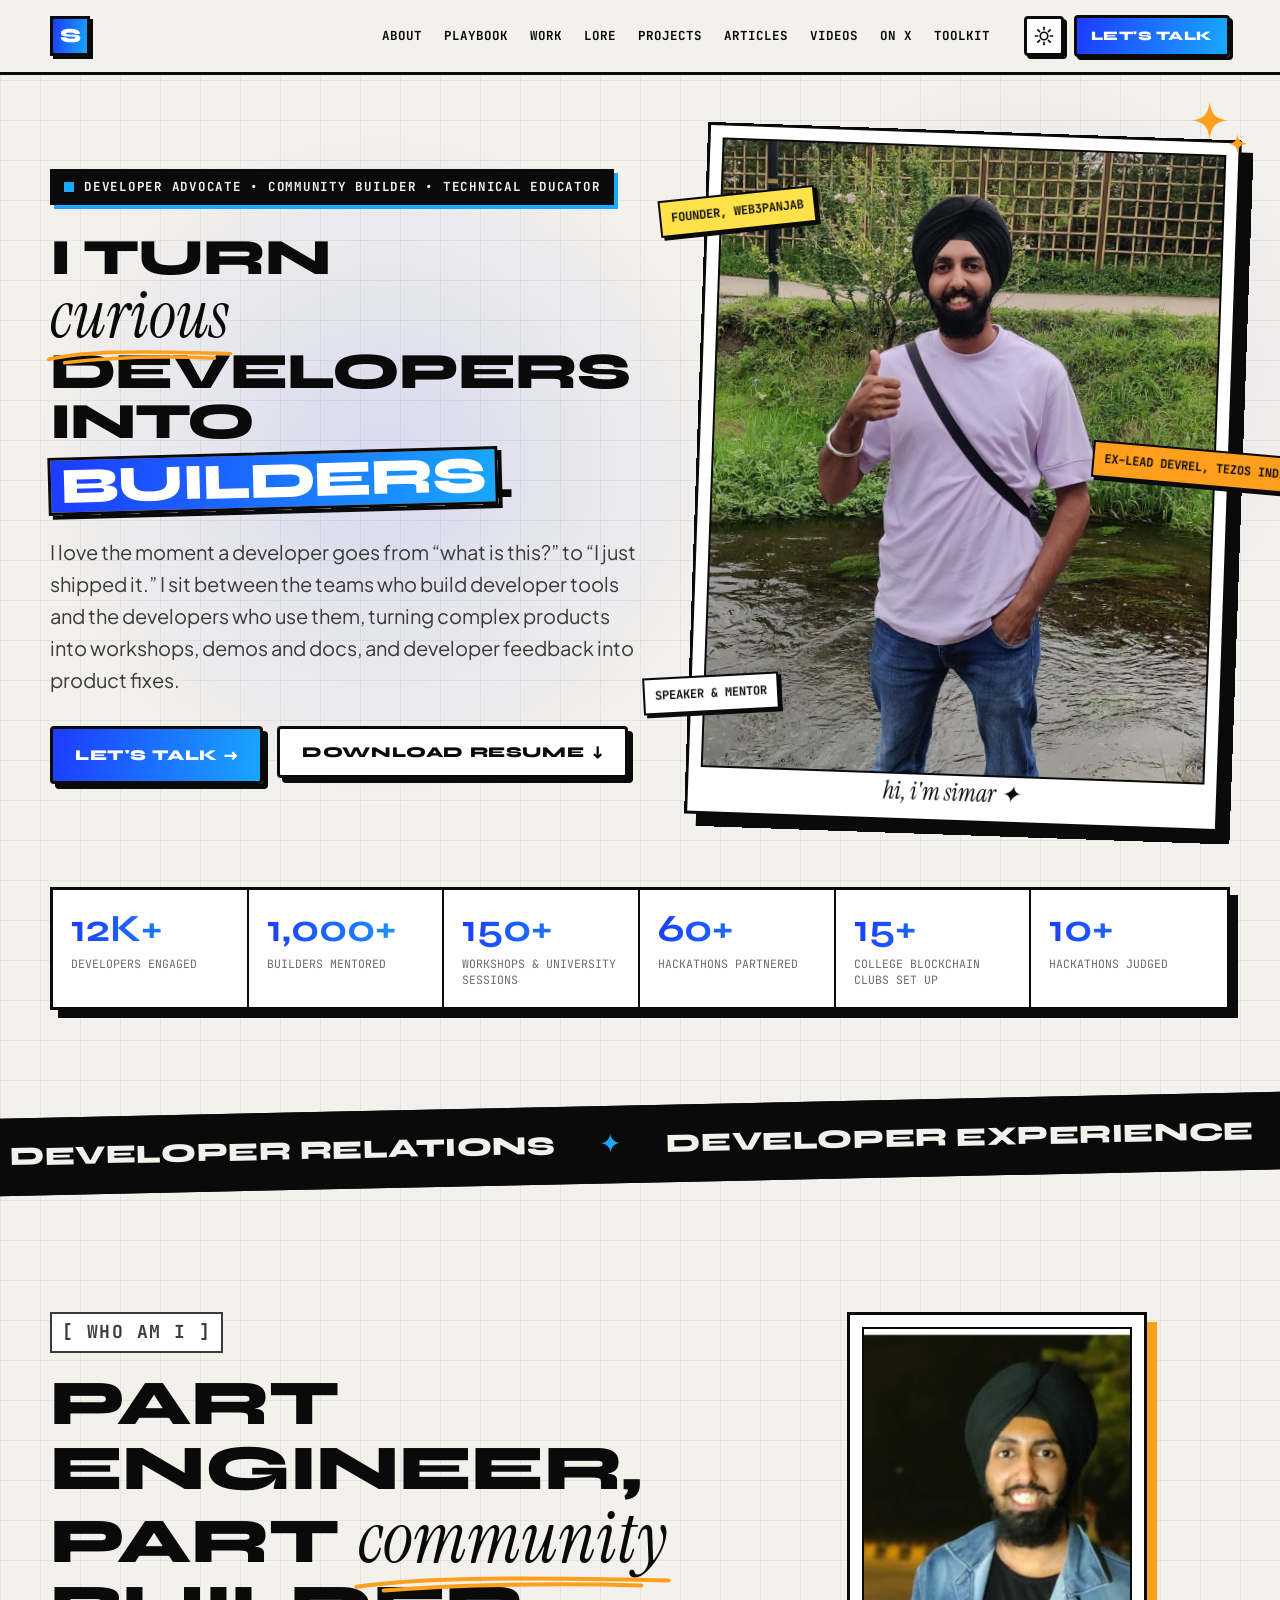
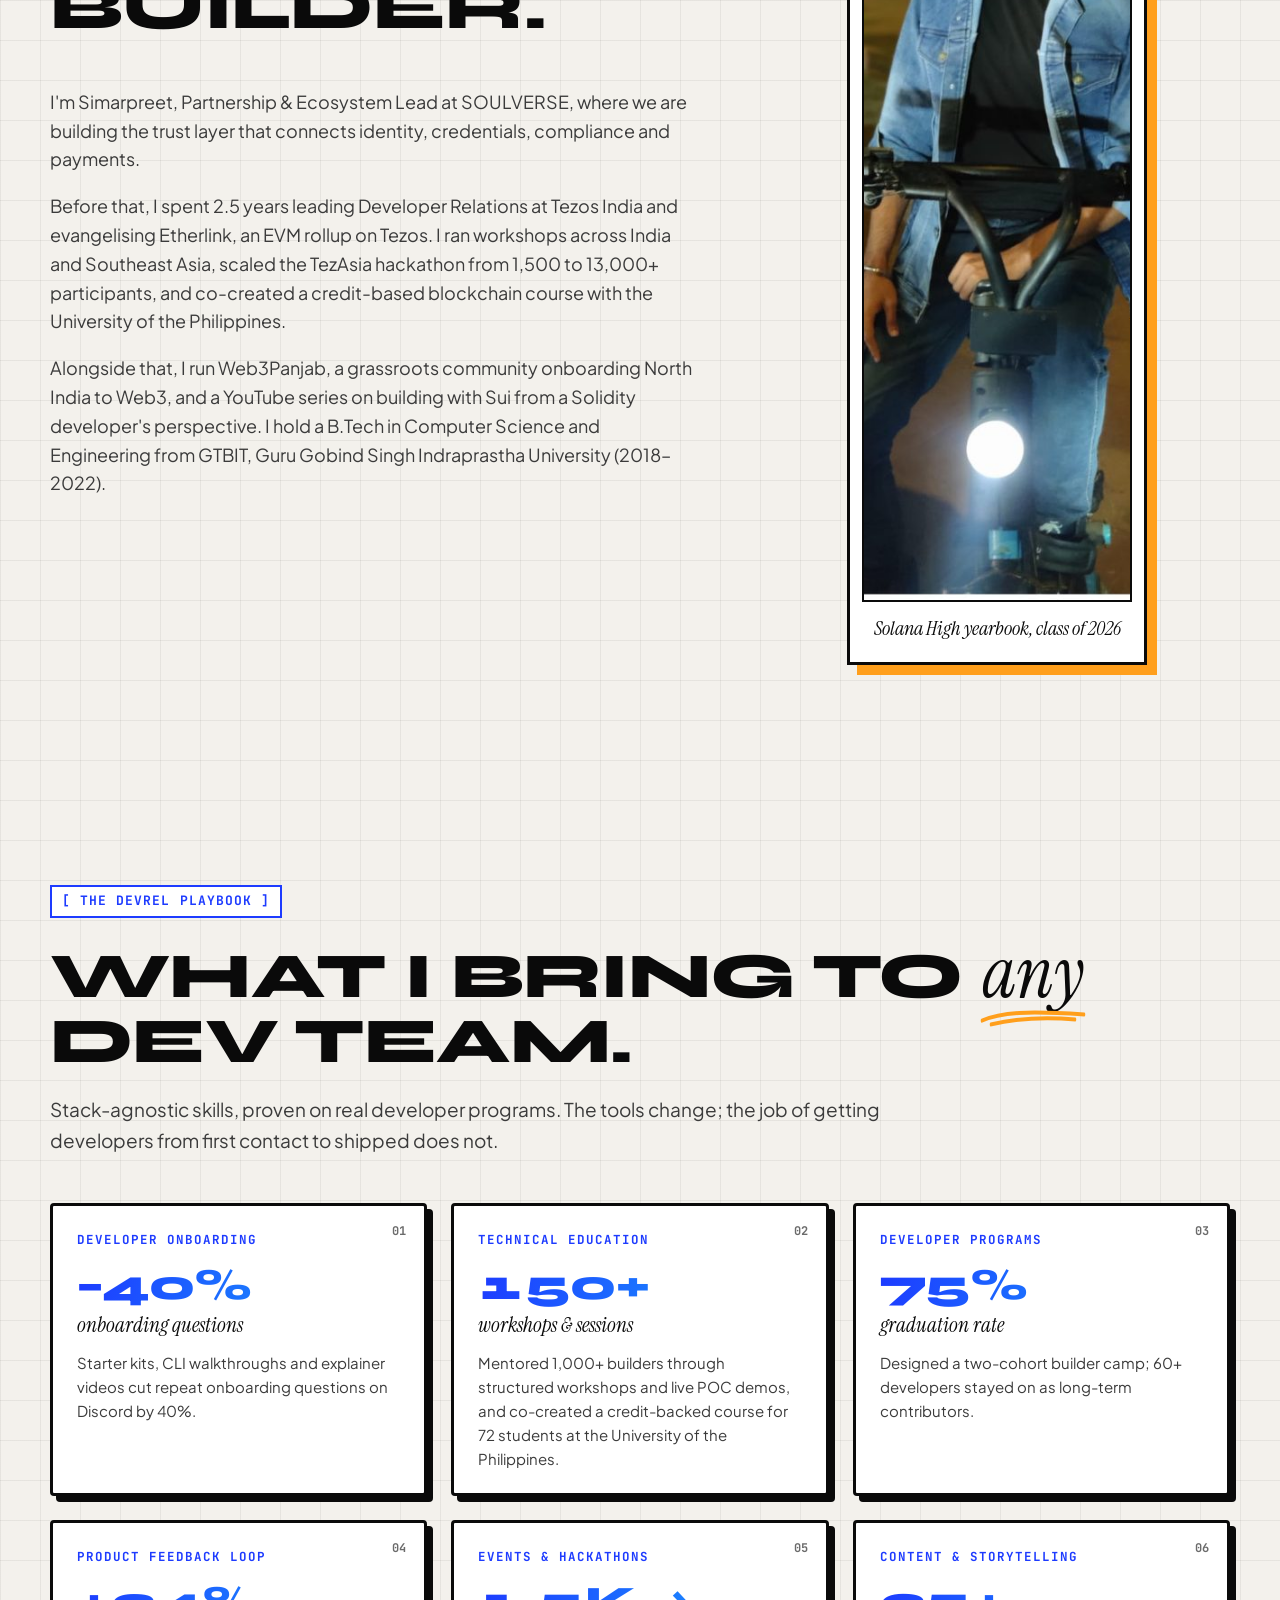
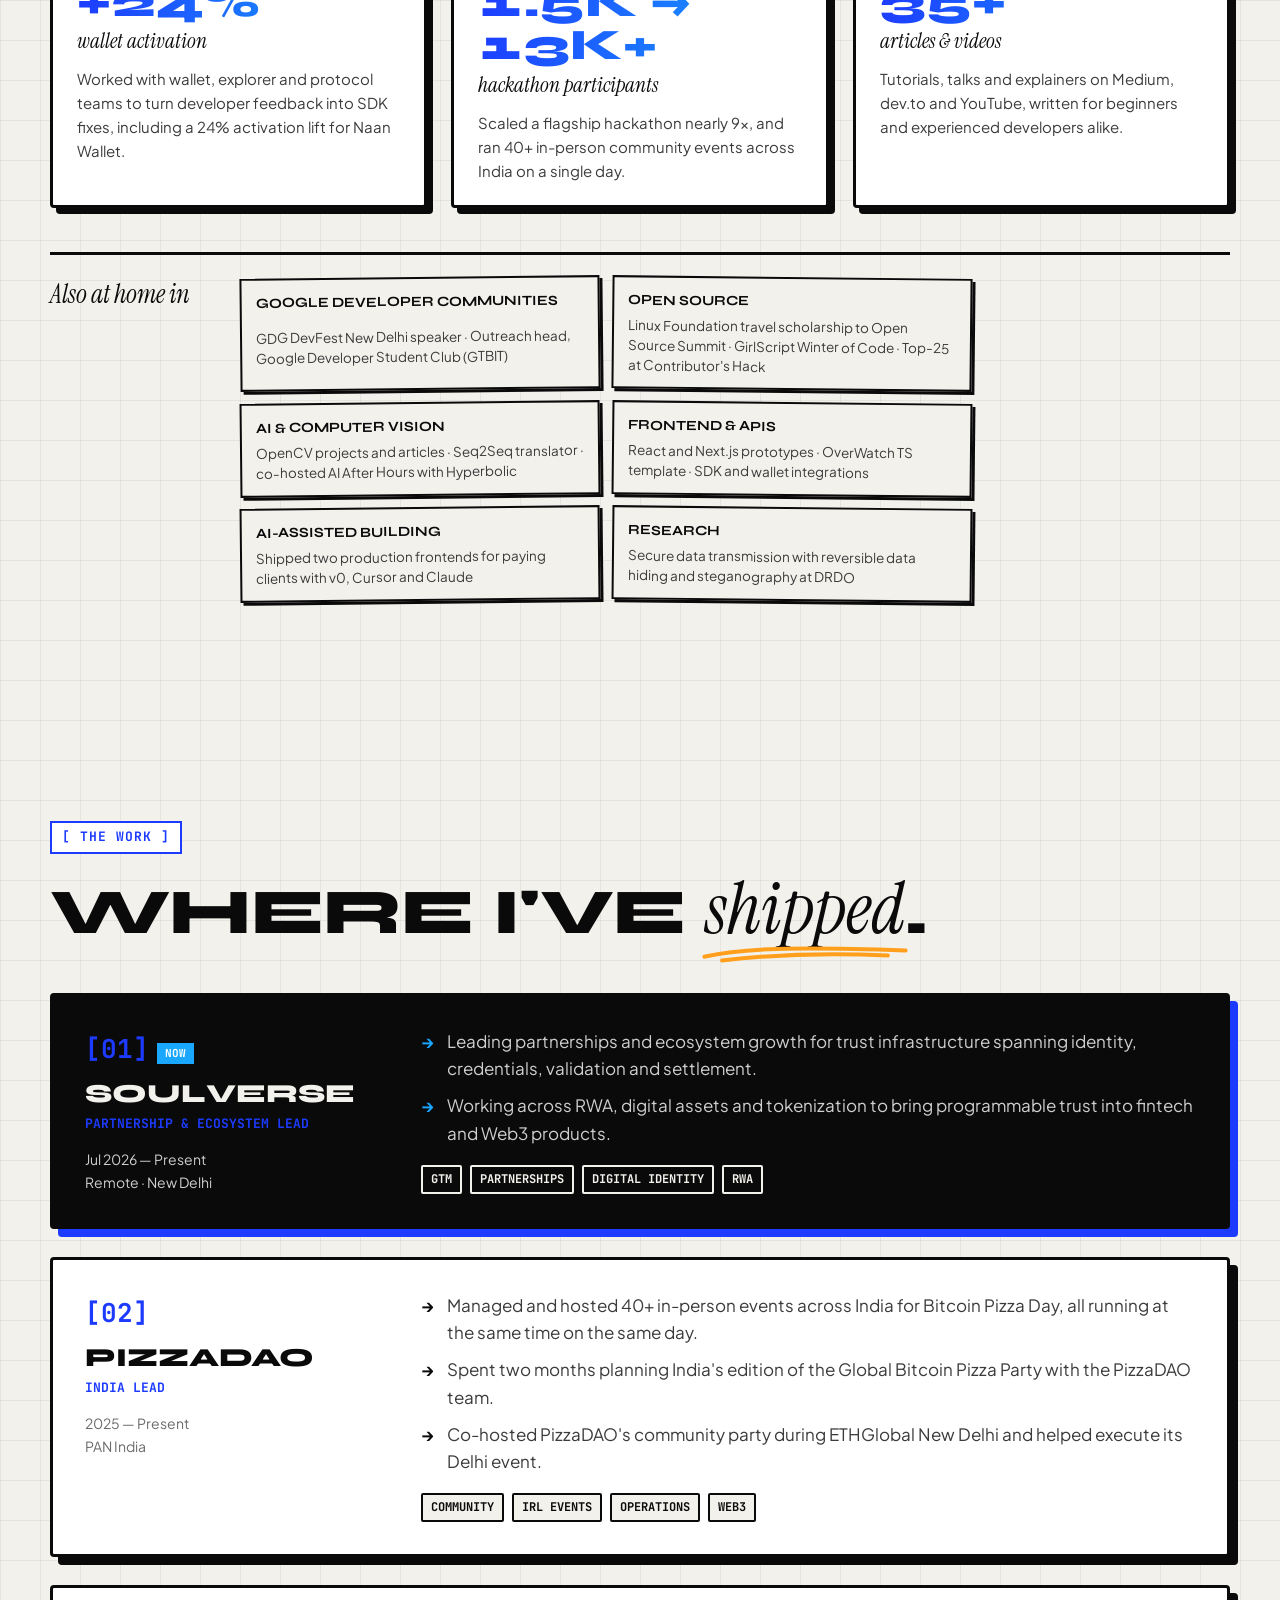
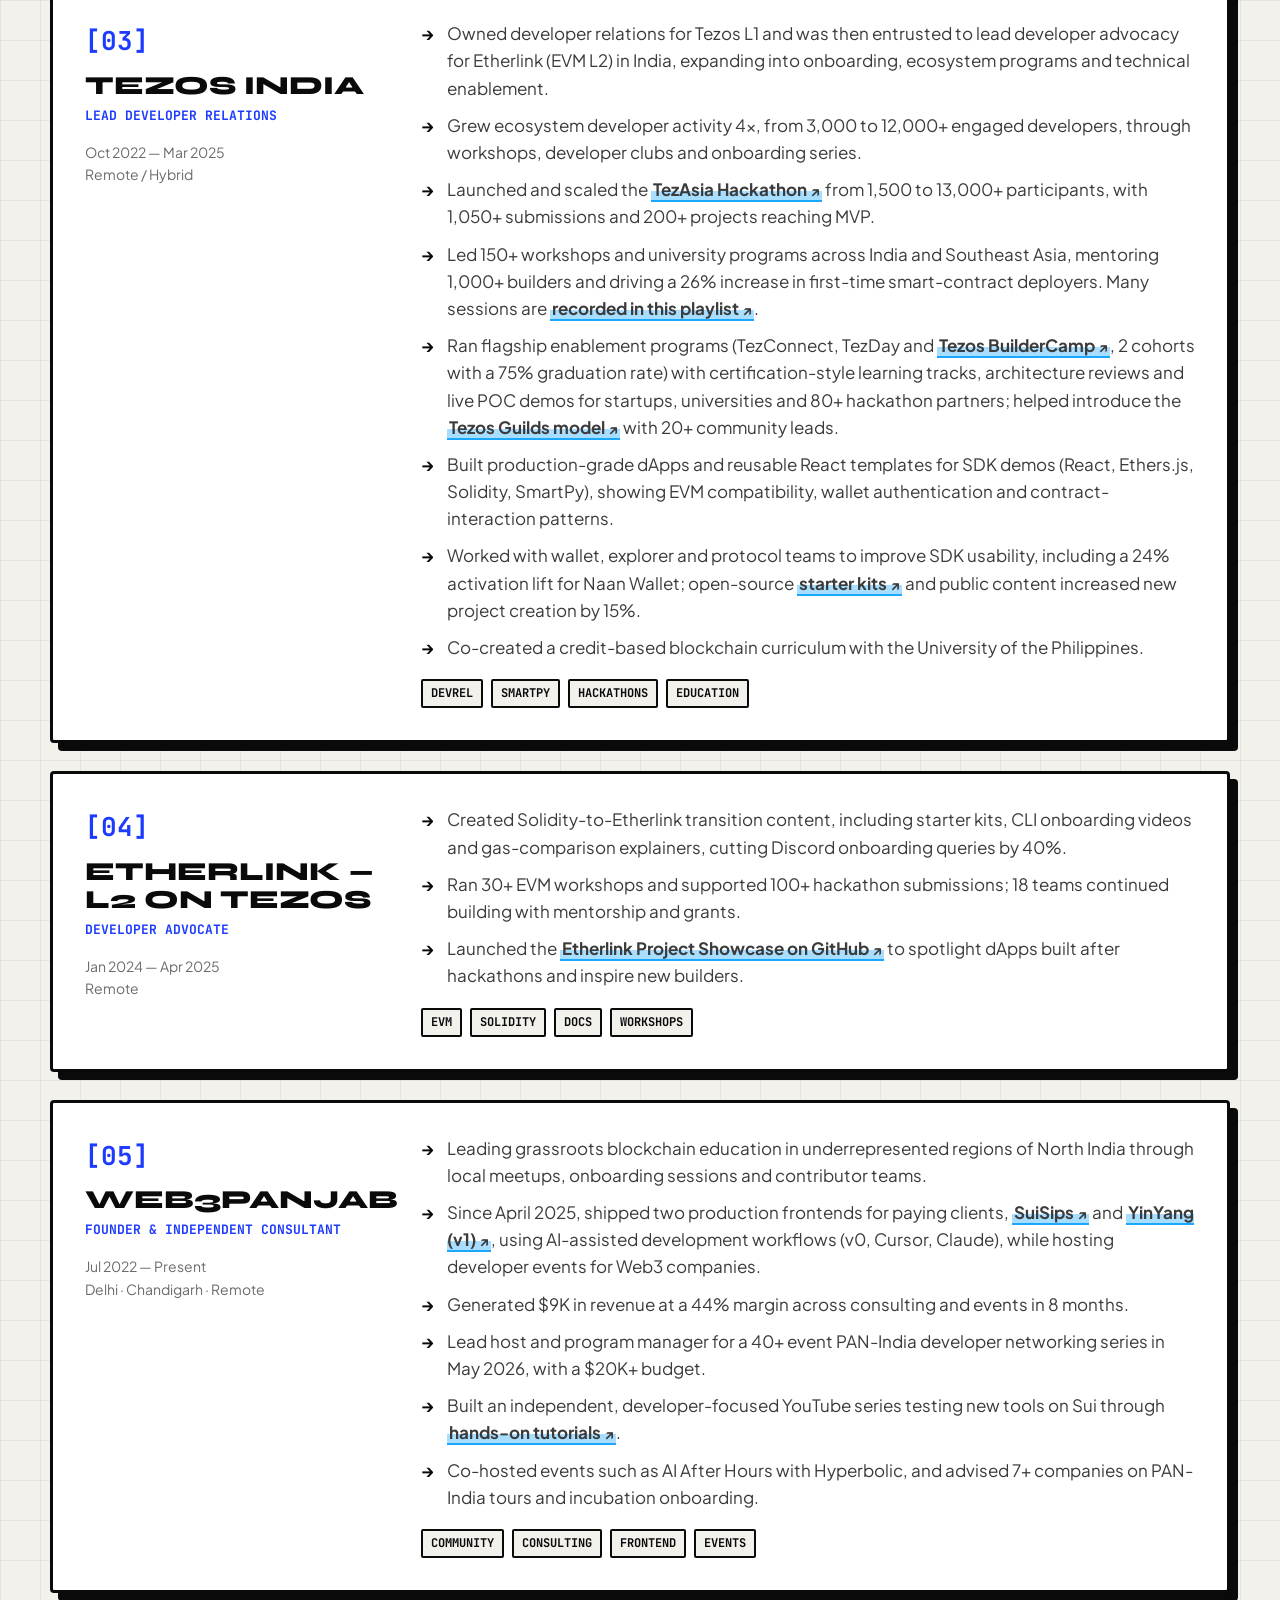
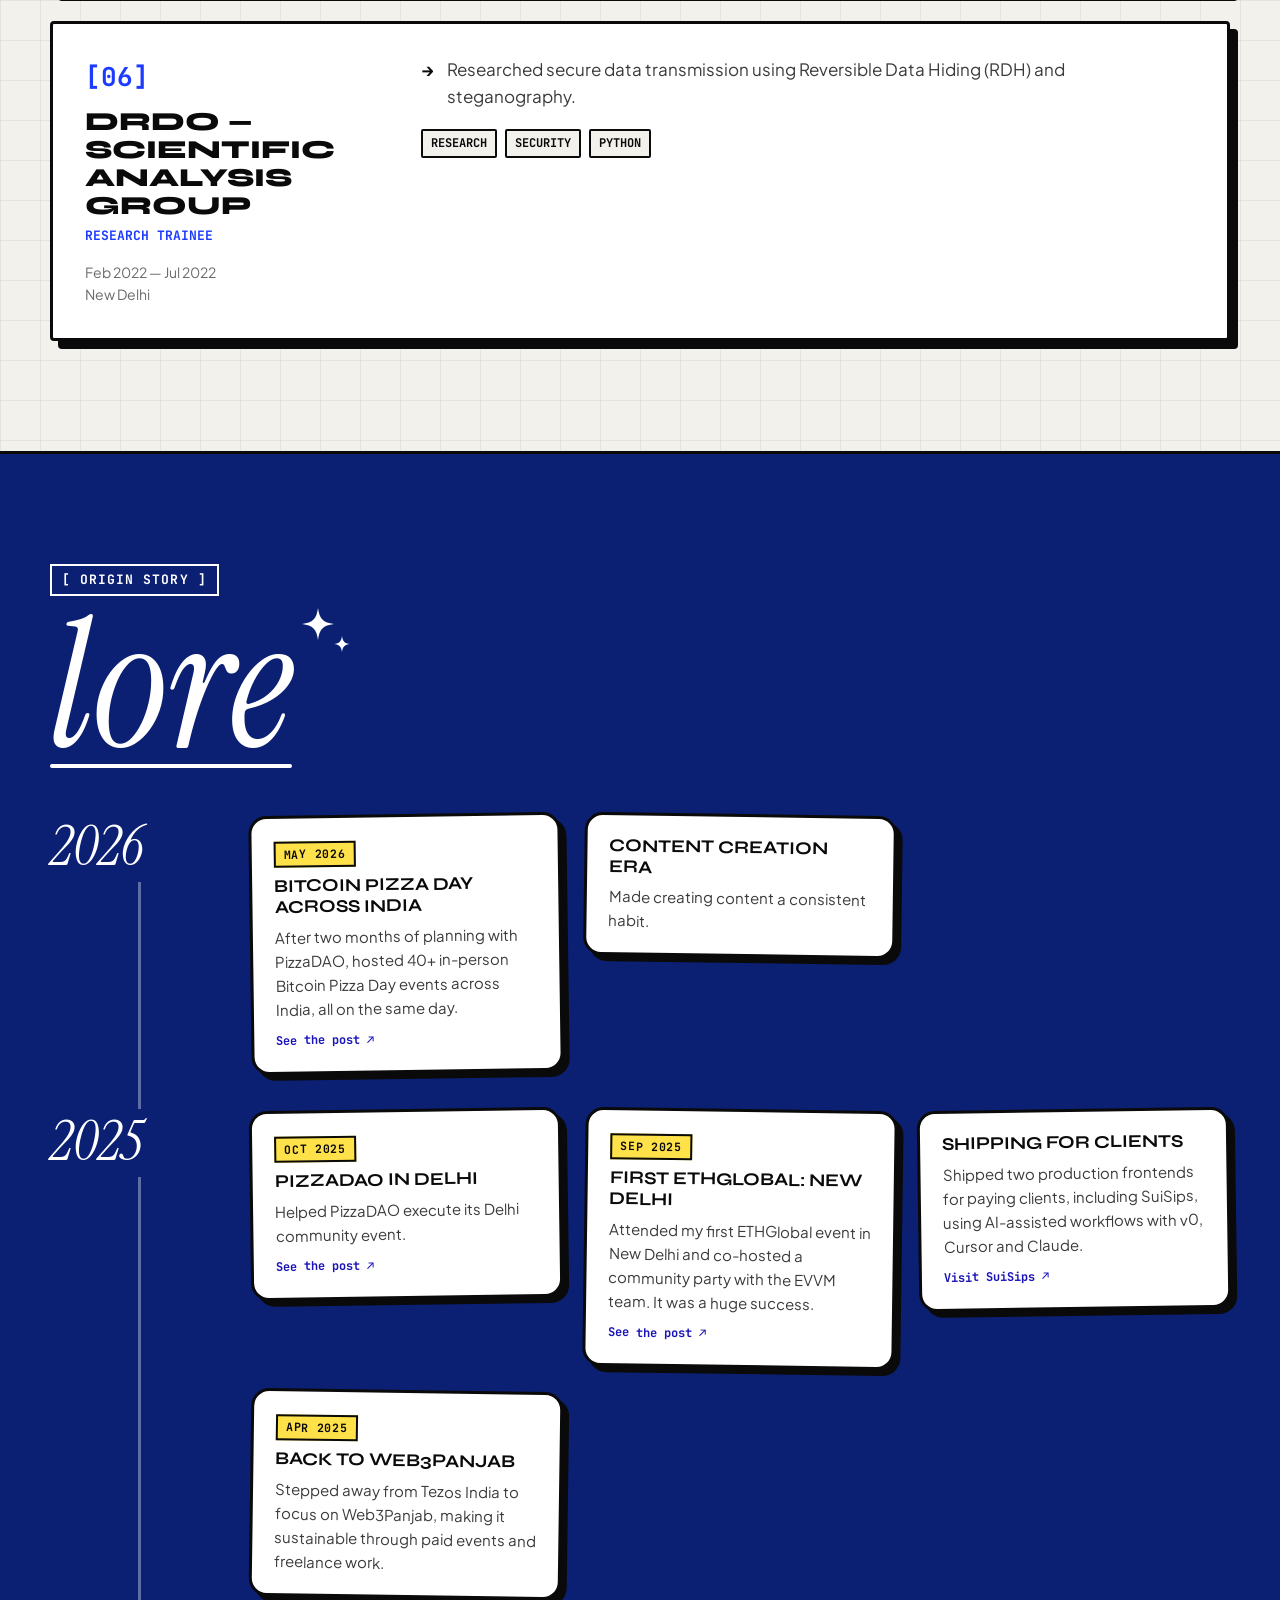
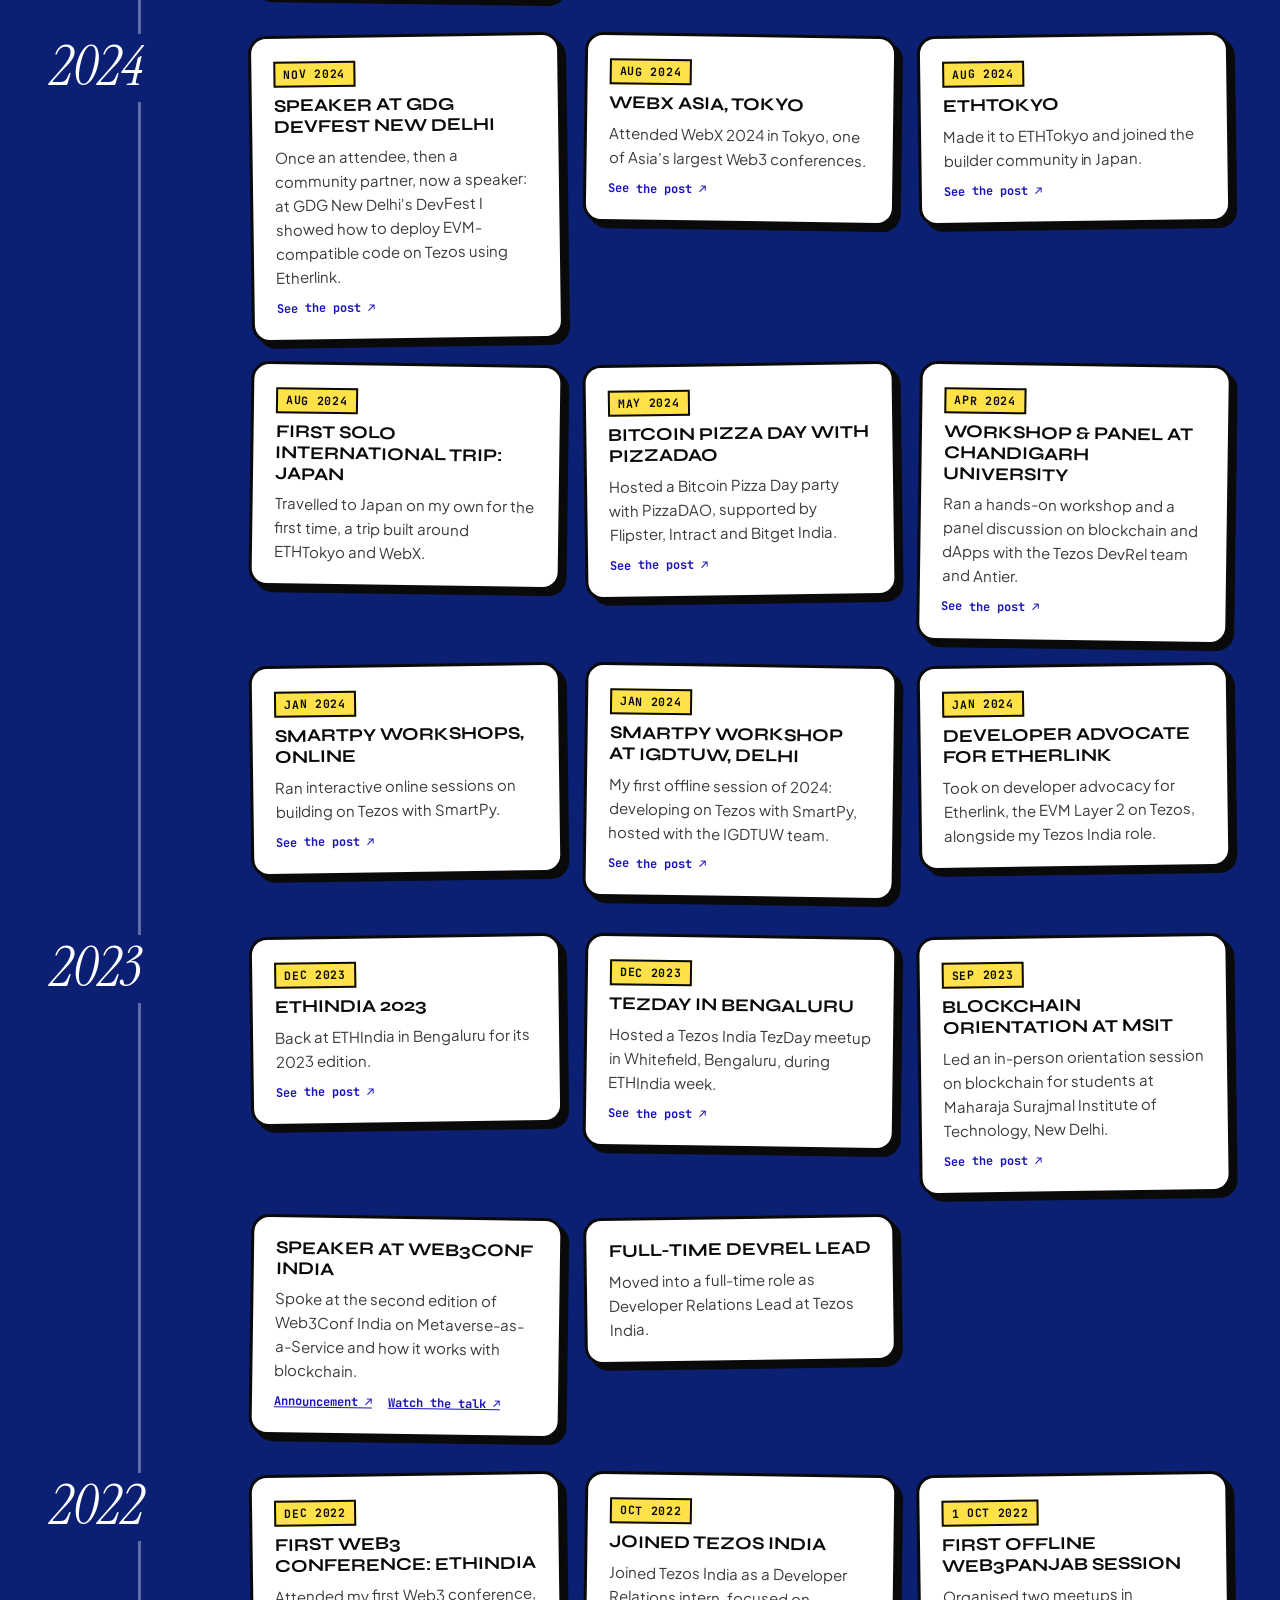
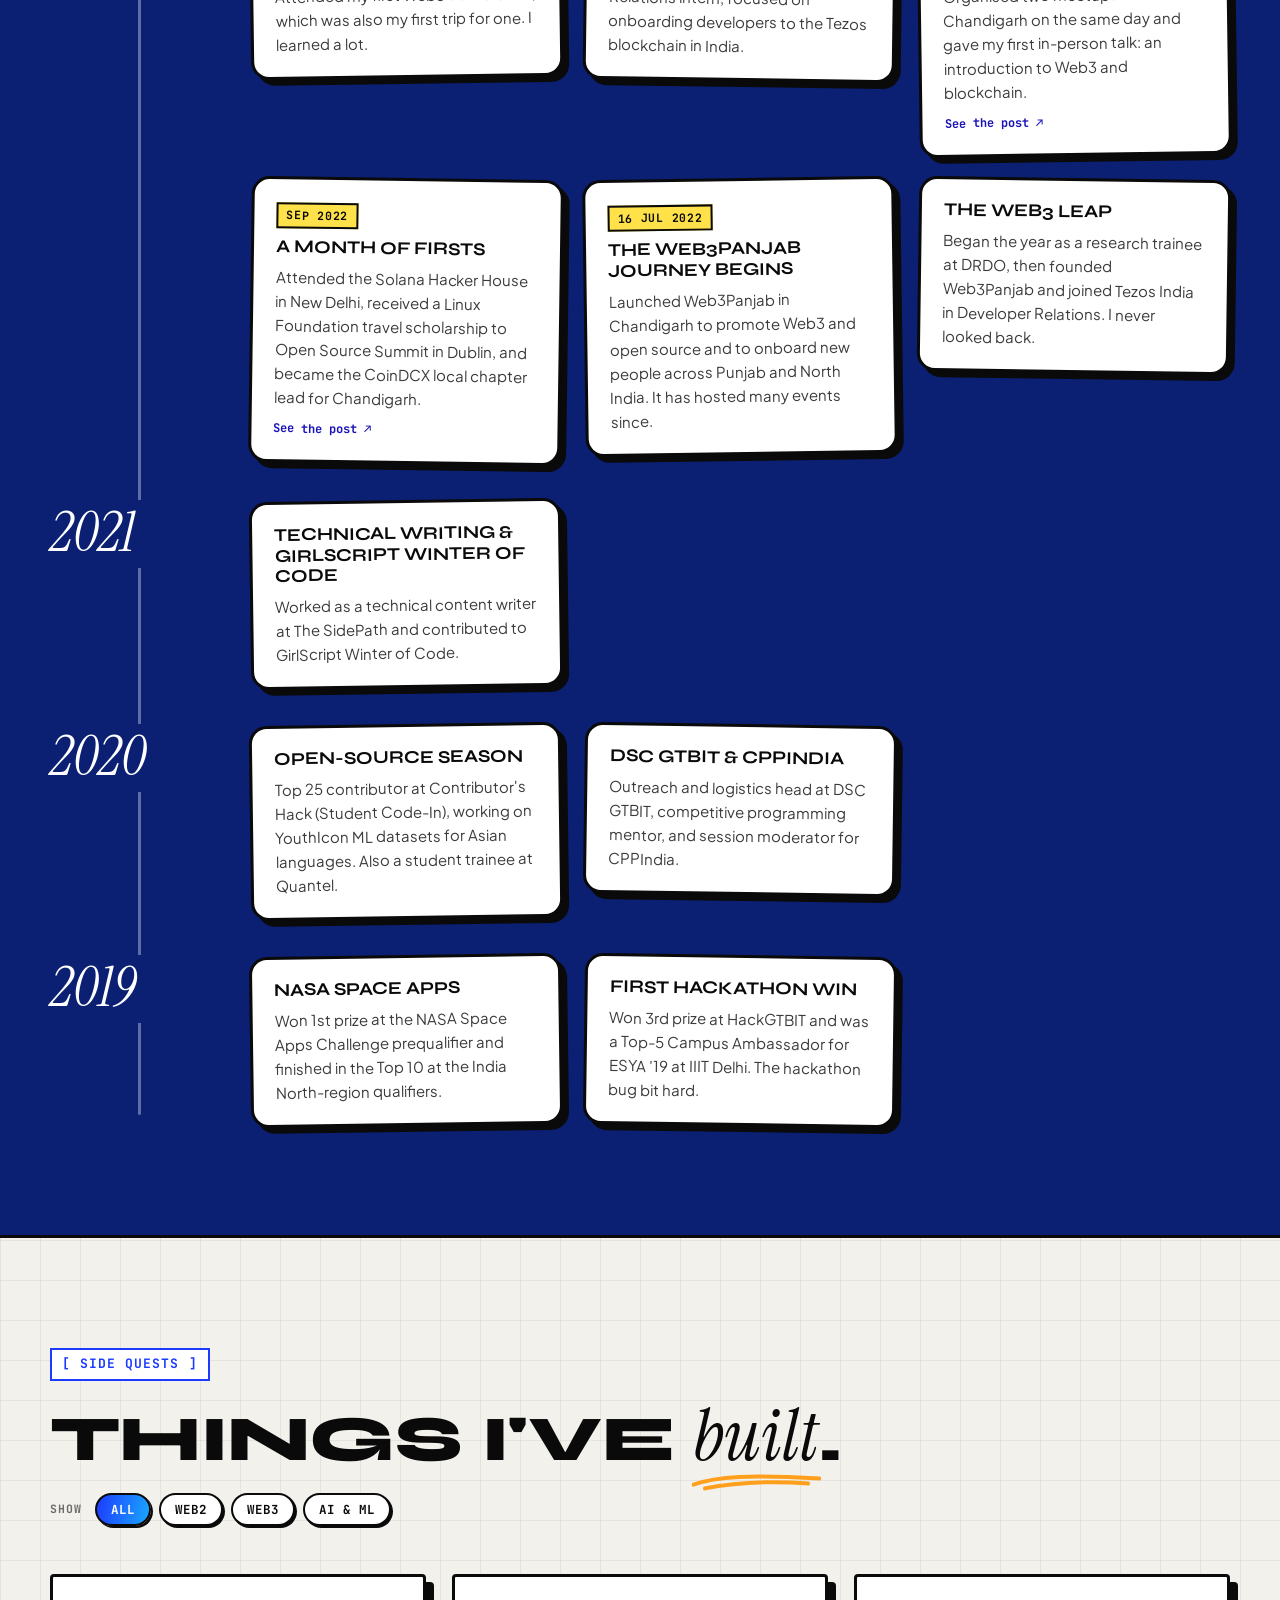
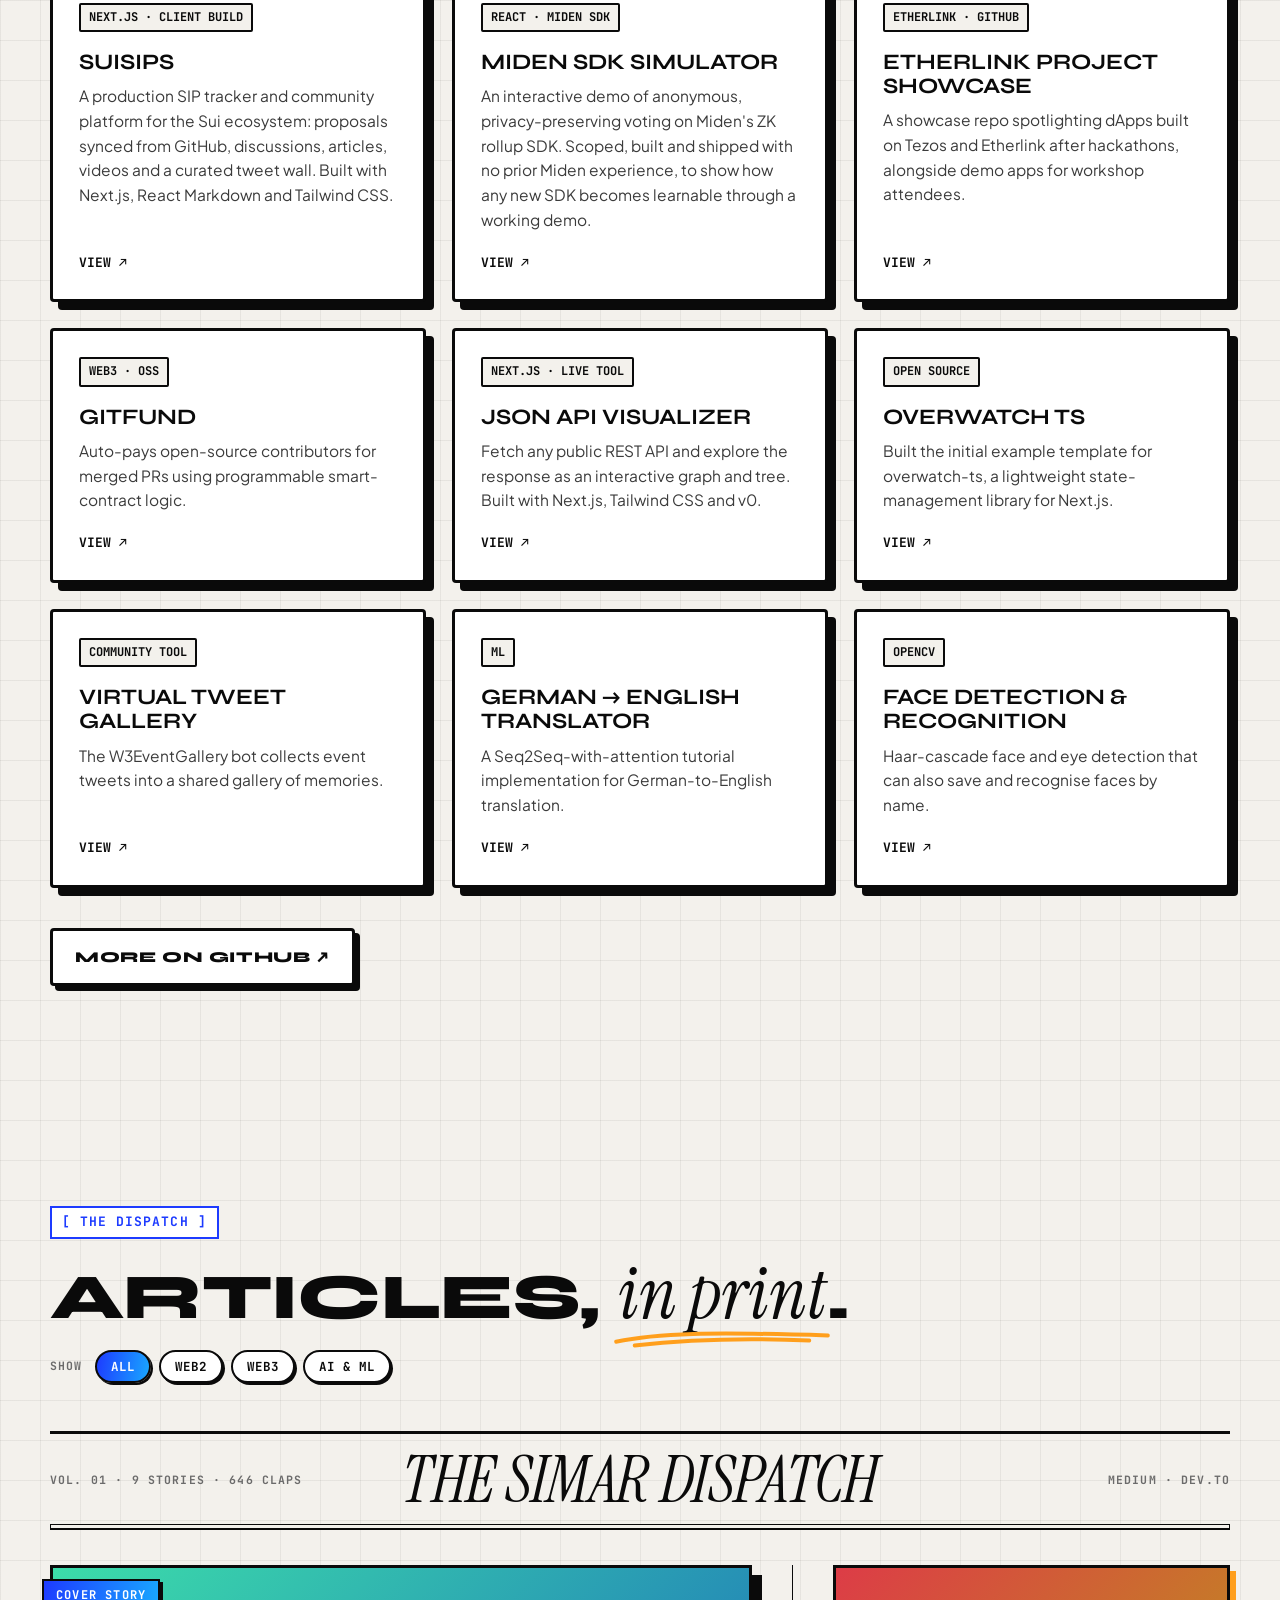
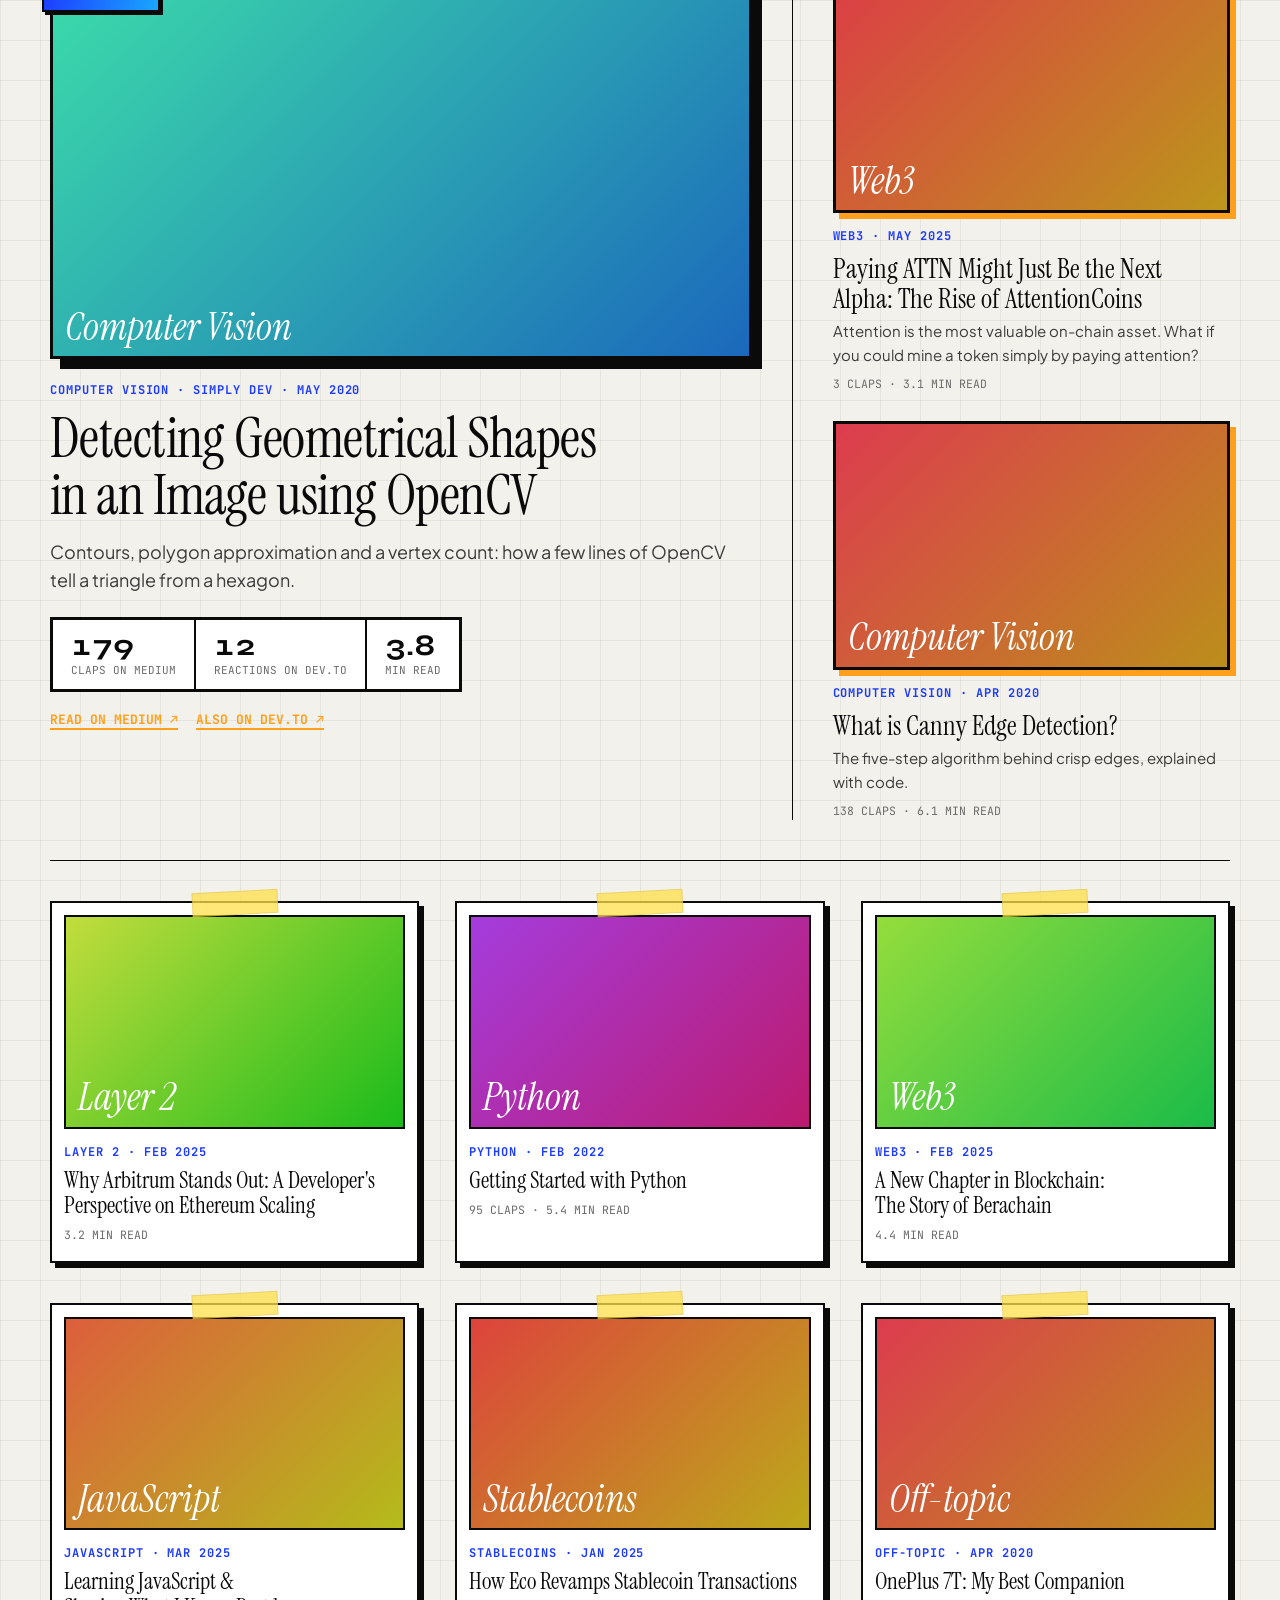
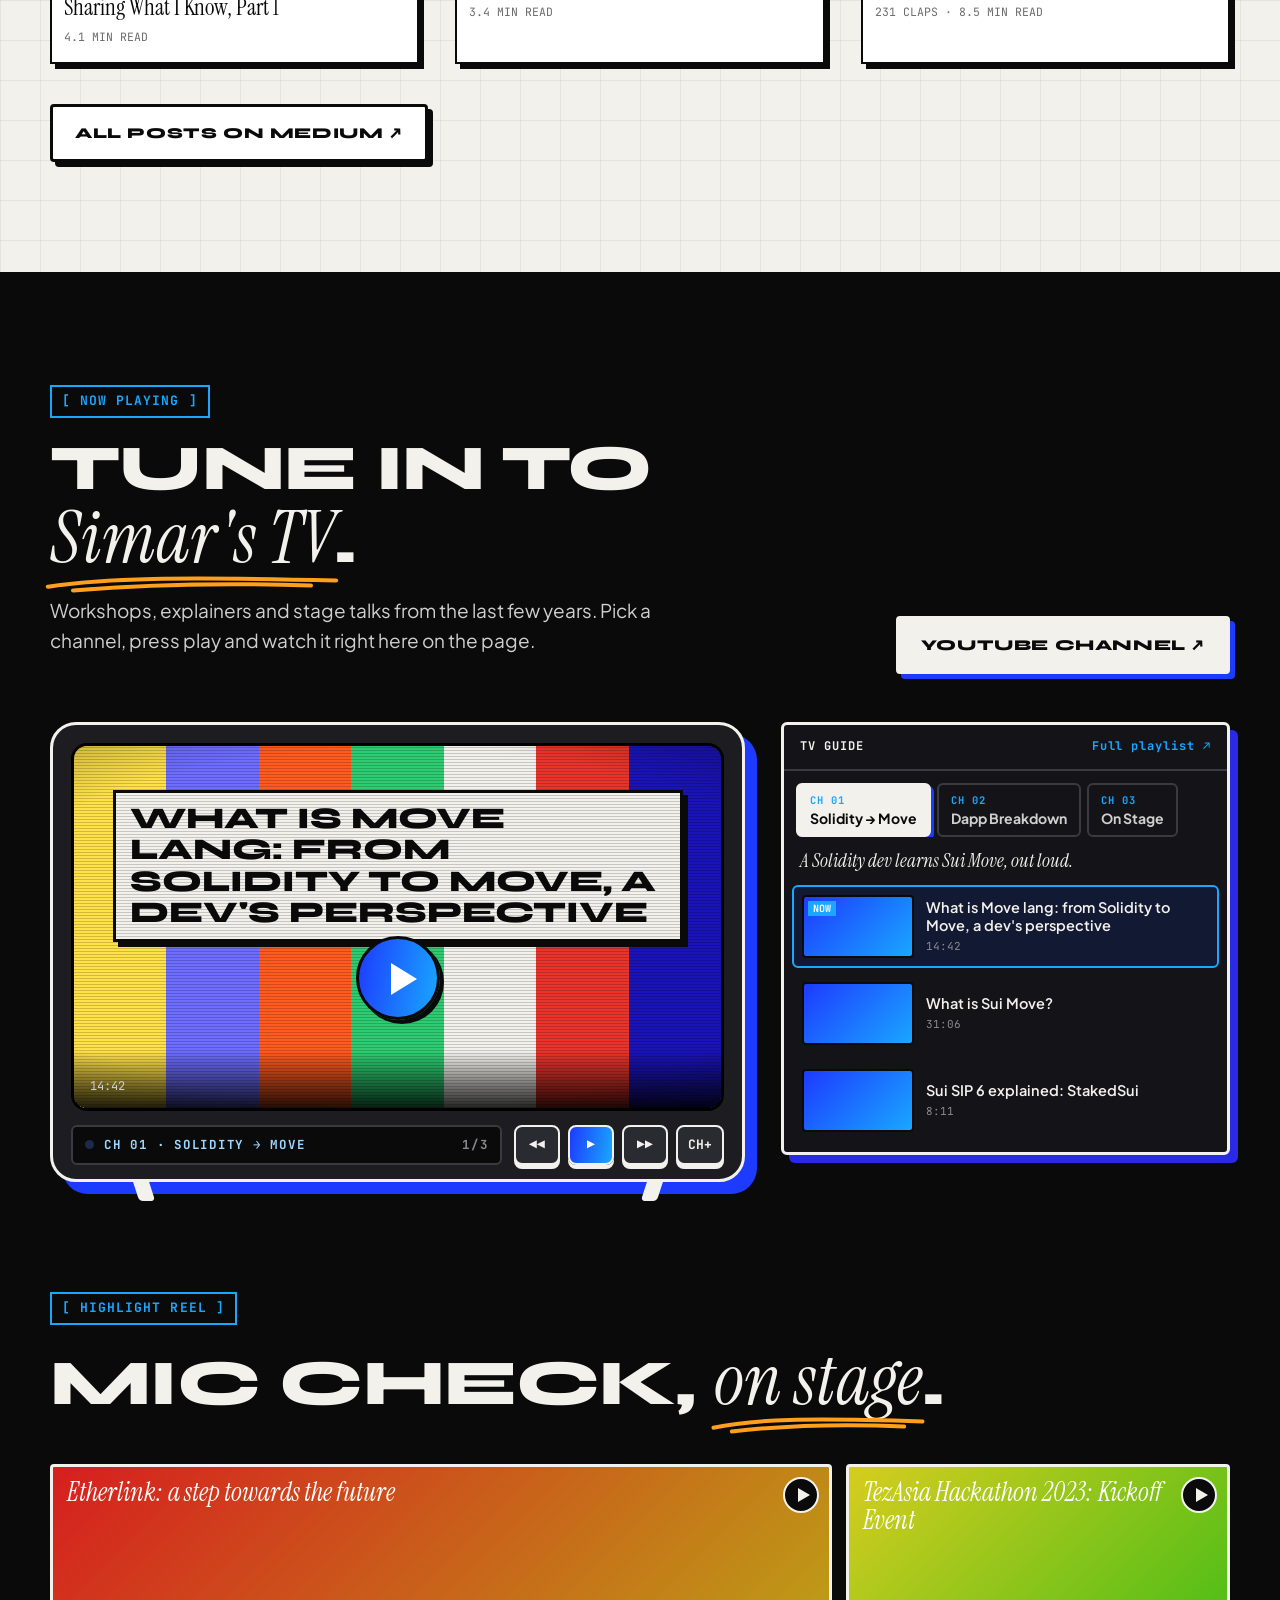
==== commit 5612e07f: "Updated portfolio to v3" ====
--- a/index.html
+++ b/index.html
@@ -1,893 +1,200 @@
-<!DOCTYPE html>
+<!doctype html>
 <html lang="en">
-  <head>
-    <meta charset="utf-8" />
-    <meta
-      name="viewport"
-      content="width=device-width, initial-scale=1, shrink-to-fit=no"
-    />
-    <meta name="description" content="Portfolio Website" />
-    <meta name="author" content="Simarpreet Singh" />
-    <link
-      href="https://fonts.googleapis.com/css?family=Raleway:100,300,400,500,700,900"
-      rel="stylesheet"
-    />
-    <link rel="shortcut icon" href="images/logo3.png" type="image/x-icon" />
-
-    <title>Simarpreet Singh's Portfolio</title>
-
-    <!-- Additional CSS Files -->
-    <link rel="stylesheet" type="text/css" href="css/bootstrap.min.css" />
-
-    <link rel="stylesheet" type="text/css" href="css/font-awesome.css" />
-
-    <link rel="stylesheet" type="text/css" href="css/fullpage.min.css" />
-
-    <link rel="stylesheet" type="text/css" href="css/owl.carousel.css" />
-
-    <link rel="stylesheet" href="css/animate.css" />
-
-    <link rel="stylesheet" href="css/style.css" />
-
-    <link rel="stylesheet" href="css/responsive.css" />
-
-    <!-- Icons import using font awesome latest kit -->
-    <!-- <script src="https://kit.fontawesome.com/7b87b4eff7.js" crossorigin="anonymous"></script> -->
-  </head>
-
-  <body>
-    <div id="video">
-      <div class="preloader">
-        <div class="preloader-bounce">
-          <span></span>
-          <span></span>
-          <span></span>
-        </div>
-      </div>
-
-      <header id="header">
-        <div class="container-fluid">
-          <div class="navbar">
-            <a href="#" id="logo" title="Simarpreet Singh"> </a>
-            <div class="navigation-row">
-              <nav id="navigation">
-                <button type="button" class="navbar-toggle">
-                  <i class="fa fa-bars"></i>
-                </button>
-                <div class="nav-box navbar-collapse">
-                  <ul class="navigation-menu nav navbar-nav navbars" id="nav">
-                    <li data-menuanchor="slide01" class="active">
-                      <a href="#slide01">Home</a>
-                    </li>
-                    <li data-menuanchor="slide02">
-                      <a href="#slide02">About Me</a>
-                    </li>
-                    <li data-menuanchor="slide03">
-                      <a href="#slide03">Work Experience</a>
-                    </li>
-                    <li data-menuanchor="slide04">
-                      <a href="#slide04">My Skills</a>
-                    </li>
-                    <li data-menuanchor="slide05">
-                      <a href="#slide05">My Work</a>
-                    </li>
-                    <li data-menuanchor="slide06">
-                      <a href="#slide06">Community</a>
-                    </li>
-                    <li data-menuanchor="slide07">
-                      <a href="#slide07">Contact Me</a>
-                    </li>
-                  </ul>
-                </div>
-              </nav>
-            </div>
+<head>
+  <meta charset="utf-8" />
+  <meta name="viewport" content="width=device-width, initial-scale=1" />
+  <!-- SEO:START (generated by scripts/build-seo.js — edit content.js instead) -->
+  <title>Simarpreet Singh — Developer Advocate &amp; DevRel Lead (Web2 &amp; Web3)</title>
+  <meta name="description" content="Simarpreet Singh is a developer advocate, developer relations lead, community builder and technical educator from New Delhi, India. 12K+ developers engaged, 1,000+ builders mentored, 150+ workshops. Partnerships, GTM and ecosystem growth across Web2, AI and Web3." />
+  <meta name="keywords" content="developer advocate, developer relations, DevRel, developer evangelist, community builder, technical educator, developer experience, ecosystem lead, partnerships, GTM, hackathons, workshops, Web3, Web2, AI, Tezos, Etherlink, Sui, India, New Delhi" />
+  <meta name="author" content="Simarpreet Singh" />
+  <meta name="robots" content="index, follow, max-image-preview:large, max-snippet:-1, max-video-preview:-1" />
+  <link rel="canonical" href="https://simarpreetsingh-019.github.io/" />
+  <link rel="alternate" type="text/markdown" title="Profile for AI assistants" href="https://simarpreetsingh-019.github.io/llms.txt" />
+  <link rel="alternate" type="application/json" title="Résumé (JSON Resume)" href="https://simarpreetsingh-019.github.io/profile.json" />
+  <meta property="og:type" content="profile" />
+  <meta property="og:site_name" content="Simarpreet Singh" />
+  <meta property="og:title" content="Simarpreet Singh — Developer Advocate &amp; DevRel Lead (Web2 &amp; Web3)" />
+  <meta property="og:description" content="Simarpreet Singh is a developer advocate, developer relations lead, community builder and technical educator from New Delhi, India. 12K+ developers engaged, 1,000+ builders mentored, 150+ workshops. Partnerships, GTM and ecosystem growth across Web2, AI and Web3." />
+  <meta property="og:url" content="https://simarpreetsingh-019.github.io/" />
+  <meta property="og:image" content="https://simarpreetsingh-019.github.io/assets/img/portrait.jpg" />
+  <meta property="og:image:alt" content="Simarpreet Singh giving a thumbs up by a stream" />
+  <meta property="profile:first_name" content="Simarpreet" />
+  <meta property="profile:last_name" content="Singh" />
+  <meta name="twitter:card" content="summary_large_image" />
+  <meta name="twitter:creator" content="@simarpreet_019" />
+  <meta name="twitter:title" content="Simarpreet Singh — Developer Advocate &amp; DevRel Lead (Web2 &amp; Web3)" />
+  <meta name="twitter:description" content="Simarpreet Singh is a developer advocate, developer relations lead, community builder and technical educator from New Delhi, India. 12K+ developers engaged, 1,000+ builders mentored, 150+ workshops. Partnerships, GTM and ecosystem growth across Web2, AI and Web3." />
+  <meta name="twitter:image" content="https://simarpreetsingh-019.github.io/assets/img/portrait.jpg" />
+  <script type="application/ld+json">{"@context":"https://schema.org","@graph":[{"@type":"ProfilePage","@id":"https://simarpreetsingh-019.github.io/#page","url":"https://simarpreetsingh-019.github.io/","name":"Simarpreet Singh — Developer Advocate & DevRel Lead (Web2 & Web3)","description":"Simarpreet Singh is a developer advocate, developer relations lead, community builder and technical educator from New Delhi, India. 12K+ developers engaged, 1,000+ builders mentored, 150+ workshops. Partnerships, GTM and ecosystem growth across Web2, AI and Web3.","dateModified":"2026-09-30","mainEntity":{"@id":"https://simarpreetsingh-019.github.io/#person"},"inLanguage":"en"},{"@type":"Person","@id":"https://simarpreetsingh-019.github.io/#person","name":"Simarpreet Singh","alternateName":["Simar","simarpreet_019","simarpreetsingh019"],"url":"https://simarpreetsingh-019.github.io/","image":"https://simarpreetsingh-019.github.io/assets/img/portrait.jpg","email":"mailto:simarpreetsingh.019@gmail.com","jobTitle":"Developer Advocate","hasOccupation":[{"@type":"Occupation","name":"Developer Advocate"},{"@type":"Occupation","name":"Developer Relations (DevRel) Lead"},{"@type":"Occupation","name":"Developer Evangelist"},{"@type":"Occupation","name":"Community Builder"},{"@type":"Occupation","name":"Technical Educator"},{"@type":"Occupation","name":"Partnerships & Ecosystem Lead"},{"@type":"Occupation","name":"Go-To-Market (GTM) Lead"}],"description":"Simarpreet Singh is a developer advocate, developer relations lead, community builder and technical educator from New Delhi, India. 12K+ developers engaged, 1,000+ builders mentored, 150+ workshops. Partnerships, GTM and ecosystem growth across Web2, AI and Web3.","address":{"@type":"PostalAddress","addressLocality":"New Delhi","addressCountry":"IN"},"knowsAbout":["developer advocate","developer relations","DevRel","developer evangelist","community builder","technical educator","developer experience","ecosystem lead","partnerships","GTM","hackathons","workshops","Web3","Web2","AI","Tezos","Etherlink","Sui","India","New Delhi","Developer Relations","Developer onboarding","Developer experience","Workshops","Hackathons","Docs & starter kits","Live training","Certification design","POC development","Hackathon mentoring","Technical writing","Public speaking","Partnerships","Python","JavaScript","TypeScript","React","Next.js","Tailwind CSS","Node.js","REST APIs","Supabase","Vercel","Web scraping","Git & GitHub","C++","Java","Cursor","Claude","v0 (Vercel)","LLM APIs","AI agent frameworks (exploring)","OpenCV","Image processing","Computer vision","Seq2Seq & attention models","Solidity","SmartPy","Move","Rust"],"sameAs":["https://x.com/simarpreet_019","https://linkedin.com/in/simarpreetsingh019","https://github.com/simarpreetsingh-019","https://youtube.com/@simarpreet019","https://medium.com/@simarpreetsingh.019","https://t.me/simarpreet_019","https://bio.link/simarpreetsingh"],"alumniOf":{"@type":"CollegeOrUniversity","name":"Guru Tegh Bahadur Institute of Technology (GGSIP University)"},"worksFor":{"@type":"Organization","name":"SOULVERSE","url":"https://soulverse.us"}},{"@type":"WebSite","@id":"https://simarpreetsingh-019.github.io/#site","url":"https://simarpreetsingh-019.github.io/","name":"Simarpreet Singh","publisher":{"@id":"https://simarpreetsingh-019.github.io/#person"}}]}</script>
+  <!-- SEO:END -->
+  <meta name="referrer" content="strict-origin-when-cross-origin" />
+  <meta name="theme-color" content="#F3F1EC" />
+  <link rel="icon" href="assets/img/favicon.svg" type="image/svg+xml" />
+
+  <link rel="preconnect" href="https://fonts.googleapis.com" />
+  <link rel="preconnect" href="https://fonts.gstatic.com" crossorigin />
+  <link href="https://fonts.googleapis.com/css2?family=Instrument+Serif:ital@0;1&family=JetBrains+Mono:wght@500;700&family=Plus+Jakarta+Sans:wght@400;500;600;700&family=Syne:wght@700;800&display=swap" rel="stylesheet" />
+
+  <link rel="stylesheet" href="styles.css" />
+  <!-- Site content (loaded early so the colour theme can be set before the page paints) -->
+  <script src="content.js"></script>
+  <!-- Apply light/dark + orange/blue before paint (avoids a flash) -->
+  <script>
+    (function () {
+      var root = document.documentElement, S = window.SITE || {};
+      root.classList.add("js"); // pre-rendered text (for crawlers) stays hidden until main.js draws the page
+      try { var t = localStorage.getItem("theme"); if (t) root.dataset.theme = t; } catch (e) {}
+      // Accent: a visitor's own pick wins; otherwise content.js decides.
+      // "daily" alternates orange and blue every 24 hours (switches at local midnight).
+      var pick = null;
+      try { pick = localStorage.getItem("accent"); } catch (e) {}
+      var mode = pick || S.accent || "orange";
+      var day = Math.floor((Date.now() - new Date().getTimezoneOffset() * 60000) / 864e5);
+      var accent = mode === "daily" ? (day % 2 ? "blue" : "orange") : mode;
+      root.dataset.accent = accent;
+      root.dataset.accentMode = mode;
+    })();
+  </script>
+</head>
+<body>
+  <a class="skip" href="#main">Skip to content</a>
+
+  <header class="nav" id="top">
+    <div class="nav__inner">
+      <a class="logo" href="#top" aria-label="Home">
+        <span class="logo__mark">S</span>
+        <span class="logo__word" data-fill="logo"></span>
+      </a>
+      <nav class="nav__links" id="navLinks" aria-label="Primary">
+        <!-- built automatically from the sections below, in page order -->
+      </nav>
+      <div class="nav__actions">
+        <button class="icon-btn" id="themeToggle" type="button" aria-label="Toggle dark mode">
+          <svg class="i-sun" viewBox="0 0 24 24" aria-hidden="true"><circle cx="12" cy="12" r="4.5"/><path d="M12 1.5v3M12 19.5v3M1.5 12h3M19.5 12h3M4.6 4.6l2.1 2.1M17.3 17.3l2.1 2.1M4.6 19.4l2.1-2.1M17.3 6.7l2.1-2.1"/></svg>
+          <svg class="i-moon" viewBox="0 0 24 24" aria-hidden="true"><path d="M20 14.5A8.5 8.5 0 0 1 9.5 4a8.5 8.5 0 1 0 10.5 10.5z"/></svg>
+        </button>
+        <a class="btn btn--hot btn--sm" href="#contact">Let's talk</a>
+        <button class="icon-btn menu-btn" id="menuBtn" type="button" aria-label="Open menu" aria-expanded="false" aria-controls="navLinks">
+          <svg viewBox="0 0 24 24" aria-hidden="true"><path d="M3 7h18M3 12h18M3 17h18"/></svg>
+        </button>
+      </div>
+    </div>
+  </header>
+
+  <main id="main">
+    <!-- HERO -->
+    <section class="hero">
+      <div class="wrap hero__grid">
+        <div class="hero__copy">
+          <p class="status reveal"><span class="status__dot"></span><span data-fill="status">DEVELOPER ADVOCATE • COMMUNITY BUILDER • TECHNICAL EDUCATOR</span></p>
+          <h1 class="hero__title reveal" data-fill="headline"><span class="line">I turn</span> <span class="line">curious</span> <span class="line">developers</span> <span class="line">into</span> <span class="line">builders.</span></h1>
+          <p class="hero__intro reveal" data-fill="intro">I love the moment a developer goes from “what is this?” to “I just shipped it.” I sit between the teams who build developer tools and the developers who use them, turning complex products into workshops, demos and docs, and developer feedback into product fixes.</p>
+          <div class="hero__ctas reveal" data-fill="ctas"></div>
+        </div>
+        <div class="hero__media reveal">
+          <figure class="portrait">
+            <img data-fill="photo" src="assets/img/portrait.jpg" alt="Simarpreet Singh giving a thumbs up by a stream" width="800" height="1000" />
+          </figure>
+          <div class="stickers" data-fill="stickers"></div>
+          <svg class="sparkle sparkle--hero" viewBox="0 0 60 60" aria-hidden="true"><path d="M22 4c1.5 11 5 14.5 16 16-11 1.5-14.5 5-16 16-1.5-11-5-14.5-16-16 11-1.5 14.5-5 16-16z"/><path d="M46 32c.8 5.6 2.5 7.3 8 8-5.5.8-7.2 2.5-8 8-.8-5.5-2.5-7.2-8-8 5.5-.7 7.2-2.4 8-8z"/></svg>
+        </div>
+      </div>
+      <div class="wrap">
+        <ul class="stats" data-fill="stats"><li><strong>12K+</strong><span>developers engaged</span></li><li><strong>1,000+</strong><span>builders mentored</span></li><li><strong>150+</strong><span>workshops &amp; university sessions</span></li><li><strong>60+</strong><span>hackathons partnered</span></li><li><strong>15+</strong><span>college blockchain clubs set up</span></li><li><strong>10+</strong><span>hackathons judged</span></li></ul>
+      </div>
+    </section>
+
+    <div class="marquee-wrap" aria-hidden="true"><div class="marquee"><div class="marquee__track" data-fill="marquee"></div></div></div>
+
+    <section class="section" id="about" data-section="about"><div class="wrap pre"><h2>Part engineer, part community builder.</h2><p>I'm Simarpreet, Partnership &amp; Ecosystem Lead at SOULVERSE, where we are building the trust layer that connects identity, credentials, compliance and payments.</p><p>Before that, I spent 2.5 years leading Developer Relations at Tezos India and evangelising Etherlink, an EVM rollup on Tezos. I ran workshops across India and Southeast Asia, scaled the TezAsia hackathon from 1,500 to 13,000+ participants, and co-created a credit-based blockchain course with the University of the Philippines.</p><p>Alongside that, I run Web3Panjab, a grassroots community onboarding North India to Web3, and a YouTube series on building with Sui from a Solidity developer's perspective. I hold a B.Tech in Computer Science and Engineering from GTBIT, Guru Gobind Singh Indraprastha University (2018–2022).</p></div></section>
+    <section class="section" id="playbook" data-section="playbook"><div class="wrap pre"><h2>What I bring to any dev team.</h2><p>Stack-agnostic skills, proven on real developer programs. The tools change; the job of getting developers from first contact to shipped does not.</p><ul><li><h3>Developer onboarding: −40% onboarding questions</h3><p>Starter kits, CLI walkthroughs and explainer videos cut repeat onboarding questions on Discord by 40%.</p></li><li><h3>Technical education: 150+ workshops &amp; sessions</h3><p>Mentored 1,000+ builders through structured workshops and live POC demos, and co-created a credit-backed course for 72 students at the University of the Philippines.</p></li><li><h3>Developer programs: 75% graduation rate</h3><p>Designed a two-cohort builder camp; 60+ developers stayed on as long-term contributors.</p></li><li><h3>Product feedback loop: +24% wallet activation</h3><p>Worked with wallet, explorer and protocol teams to turn developer feedback into SDK fixes, including a 24% activation lift for Naan Wallet.</p></li><li><h3>Events &amp; hackathons: 1.5K → 13K+ hackathon participants</h3><p>Scaled a flagship hackathon nearly 9×, and ran 40+ in-person community events across India on a single day.</p></li><li><h3>Content &amp; storytelling: 35+ articles &amp; videos</h3><p>Tutorials, talks and explainers on Medium, dev.to and YouTube, written for beginners and experienced developers alike.</p></li></ul><h3>Also at home in</h3><ul><li><strong>Google developer communities</strong>: GDG DevFest New Delhi speaker · Outreach head, Google Developer Student Club (GTBIT)</li><li><strong>Open source</strong>: Linux Foundation travel scholarship to Open Source Summit · GirlScript Winter of Code · Top-25 at Contributor's Hack</li><li><strong>AI &amp; computer vision</strong>: OpenCV projects and articles · Seq2Seq translator · co-hosted AI After Hours with Hyperbolic</li><li><strong>Frontend &amp; APIs</strong>: React and Next.js prototypes · OverWatch TS template · SDK and wallet integrations</li><li><strong>AI-assisted building</strong>: Shipped two production frontends for paying clients with v0, Cursor and Claude</li><li><strong>Research</strong>: Secure data transmission with reversible data hiding and steganography at DRDO</li></ul></div></section>
+    <section class="section" id="work" data-section="experience"><div class="wrap pre"><h2>Work experience</h2><article><h3>Partnership &amp; Ecosystem Lead, SOULVERSE</h3><p>Jul 2026 — Present · Remote · New Delhi</p><ul><li>Leading partnerships and ecosystem growth for trust infrastructure spanning identity, credentials, validation and settlement.</li><li>Working across RWA, digital assets and tokenization to bring programmable trust into fintech and Web3 products.</li></ul></article><article><h3>India Lead, PizzaDAO</h3><p>2025 — Present · PAN India</p><ul><li>Managed and hosted 40+ in-person events across India for Bitcoin Pizza Day, all running at the same time on the same day.</li><li>Spent two months planning India's edition of the Global Bitcoin Pizza Party with the PizzaDAO team.</li><li>Co-hosted PizzaDAO's community party during ETHGlobal New Delhi and helped execute its Delhi event.</li></ul></article><article><h3>Lead Developer Relations, Tezos India</h3><p>Oct 2022 — Mar 2025 · Remote / Hybrid</p><ul><li>Owned developer relations for Tezos L1 and was then entrusted to lead developer advocacy for Etherlink (EVM L2) in India, expanding into onboarding, ecosystem programs and technical enablement.</li><li>Grew ecosystem developer activity 4×, from 3,000 to 12,000+ engaged developers, through workshops, developer clubs and onboarding series.</li><li>Launched and scaled the <a href="https://unstop.com/competitions/tezasia-hackathon-30-tezos-india-695650">TezAsia Hackathon</a> from 1,500 to 13,000+ participants, with 1,050+ submissions and 200+ projects reaching MVP.</li><li>Led 150+ workshops and university programs across India and Southeast Asia, mentoring 1,000+ builders and driving a 26% increase in first-time smart-contract deployers. Many sessions are <a href="https://www.youtube.com/playlist?list=PLNO985wwQsV5BMBRIO4ZHddWqkjQfSqxG">recorded in this playlist</a>.</li><li>Ran flagship enablement programs (TezConnect, TezDay and <a href="https://code8tezos-ruby.vercel.app/">Tezos BuilderCamp</a>, 2 cohorts with a 75% graduation rate) with certification-style learning tracks, architecture reviews and live POC demos for startups, universities and 80+ hackathon partners; helped introduce the <a href="https://medium.com/tezos-india-foundation/tezos-india-guild-fostering-collaboration-and-innovation-80ab37792598">Tezos Guilds model</a> with 20+ community leads.</li><li>Built production-grade dApps and reusable React templates for SDK demos (React, Ethers.js, Solidity, SmartPy), showing EVM compatibility, wallet authentication and contract-interaction patterns.</li><li>Worked with wallet, explorer and protocol teams to improve SDK usability, including a 24% activation lift for Naan Wallet; open-source <a href="https://github.com/simarpreetsingh-019/TIProjects">starter kits</a> and public content increased new project creation by 15%.</li><li>Co-created a credit-based blockchain curriculum with the University of the Philippines.</li></ul></article><article><h3>Developer Advocate, Etherlink — L2 on Tezos</h3><p>Jan 2024 — Apr 2025 · Remote</p><ul><li>Created Solidity-to-Etherlink transition content, including starter kits, CLI onboarding videos and gas-comparison explainers, cutting Discord onboarding queries by 40%.</li><li>Ran 30+ EVM workshops and supported 100+ hackathon submissions; 18 teams continued building with mentorship and grants.</li><li>Launched the <a href="https://github.com/simarpreetsingh-019/TIProjects">Etherlink Project Showcase on GitHub</a> to spotlight dApps built after hackathons and inspire new builders.</li></ul></article><article><h3>Founder &amp; Independent Consultant, Web3Panjab</h3><p>Jul 2022 — Present · Delhi · Chandigarh · Remote</p><ul><li>Leading grassroots blockchain education in underrepresented regions of North India through local meetups, onboarding sessions and contributor teams.</li><li>Since April 2025, shipped two production frontends for paying clients, <a href="https://suisips.com">SuiSips</a> and <a href="http://app.yinyang.bet">YinYang (v1)</a>, using AI-assisted development workflows (v0, Cursor, Claude), while hosting developer events for Web3 companies.</li><li>Generated $9K in revenue at a 44% margin across consulting and events in 8 months.</li><li>Lead host and program manager for a 40+ event PAN-India developer networking series in May 2026, with a $20K+ budget.</li><li>Built an independent, developer-focused YouTube series testing new tools on Sui through <a href="https://youtu.be/u3LAXnwkj4A">hands-on tutorials</a>.</li><li>Co-hosted events such as AI After Hours with Hyperbolic, and advised 7+ companies on PAN-India tours and incubation onboarding.</li></ul></article><article><h3>Research Trainee, DRDO — Scientific Analysis Group</h3><p>Feb 2022 — Jul 2022 · New Delhi</p><ul><li>Researched secure data transmission using Reversible Data Hiding (RDH) and steganography.</li></ul></article></div></section>
+    <section class="section section--blue" id="lore" data-section="lore"><div class="wrap pre"><h2>Origin story (timeline)</h2><ul><li><strong>May 2026: Bitcoin Pizza Day across India.</strong> After two months of planning with PizzaDAO, hosted 40+ in-person Bitcoin Pizza Day events across India, all on the same day. <a href="https://x.com/simarpreet_019/status/2058184415742935451">Link</a></li><li><strong>2026: Content creation era.</strong> Made creating content a consistent habit.</li><li><strong>Oct 2025: PizzaDAO in Delhi.</strong> Helped PizzaDAO execute its Delhi community event. <a href="https://x.com/ariutokintumi/status/1979597118626242655">Link</a></li><li><strong>Sep 2025: First ETHGlobal: New Delhi.</strong> Attended my first ETHGlobal event in New Delhi and co-hosted a community party with the EVVM team. It was a huge success. <a href="https://x.com/simarpreet_019/status/1972374851685142850">Link</a></li><li><strong>2025: Shipping for clients.</strong> Shipped two production frontends for paying clients, including SuiSips, using AI-assisted workflows with v0, Cursor and Claude. <a href="https://suisips.com">Link</a></li><li><strong>Apr 2025: Back to Web3Panjab.</strong> Stepped away from Tezos India to focus on Web3Panjab, making it sustainable through paid events and freelance work.</li><li><strong>Nov 2024: Speaker at GDG DevFest New Delhi.</strong> Once an attendee, then a community partner, now a speaker: at GDG New Delhi's DevFest I showed how to deploy EVM-compatible code on Tezos using Etherlink. <a href="https://x.com/simarpreet_019/status/1854956350486257850">Link</a></li><li><strong>Aug 2024: WebX Asia, Tokyo.</strong> Attended WebX 2024 in Tokyo, one of Asia's largest Web3 conferences. <a href="https://x.com/simarpreet_019/status/1828700897024897172">Link</a></li><li><strong>Aug 2024: ETHTokyo.</strong> Made it to ETHTokyo and joined the builder community in Japan. <a href="https://x.com/simarpreet_019/status/1827217062437253223">Link</a></li><li><strong>Aug 2024: First solo international trip: Japan.</strong> Travelled to Japan on my own for the first time, a trip built around ETHTokyo and WebX.</li><li><strong>May 2024: Bitcoin Pizza Day with PizzaDAO.</strong> Hosted a Bitcoin Pizza Day party with PizzaDAO, supported by Flipster, Intract and Bitget India. <a href="https://x.com/simarpreet_019/status/1793555337855033815">Link</a></li><li><strong>Apr 2024: Workshop &amp; panel at Chandigarh University.</strong> Ran a hands-on workshop and a panel discussion on blockchain and dApps with the Tezos DevRel team and Antier. <a href="https://x.com/antier_official/status/1783074497949556908">Link</a></li><li><strong>Jan 2024: SmartPy workshops, online.</strong> Ran interactive online sessions on building on Tezos with SmartPy. <a href="https://x.com/simarpreet_019/status/1752327325562310663">Link</a></li><li><strong>Jan 2024: SmartPy workshop at IGDTUW, Delhi.</strong> My first offline session of 2024: developing on Tezos with SmartPy, hosted with the IGDTUW team. <a href="https://x.com/simarpreet_019/status/1750960275715727625">Link</a></li><li><strong>Jan 2024: Developer advocate for Etherlink.</strong> Took on developer advocacy for Etherlink, the EVM Layer 2 on Tezos, alongside my Tezos India role.</li><li><strong>Dec 2023: ETHIndia 2023.</strong> Back at ETHIndia in Bengaluru for its 2023 edition. <a href="https://x.com/simarpreet_019/status/1733730763353596411">Link</a></li><li><strong>Dec 2023: TezDay in Bengaluru.</strong> Hosted a Tezos India TezDay meetup in Whitefield, Bengaluru, during ETHIndia week. <a href="https://x.com/simarpreet_019/status/1730205934688080189">Link</a></li><li><strong>Sep 2023: Blockchain orientation at MSIT.</strong> Led an in-person orientation session on blockchain for students at Maharaja Surajmal Institute of Technology, New Delhi. <a href="https://x.com/simarpreet_019/status/1702368211415810182">Link</a></li><li><strong>2023: Speaker at Web3Conf India.</strong> Spoke at the second edition of Web3Conf India on Metaverse-as-a-Service and how it works with blockchain.</li><li><strong>2023: Full-time DevRel Lead.</strong> Moved into a full-time role as Developer Relations Lead at Tezos India.</li><li><strong>Dec 2022: First Web3 conference: ETHIndia.</strong> Attended my first Web3 conference, which was also my first trip for one. I learned a lot.</li><li><strong>Oct 2022: Joined Tezos India.</strong> Joined Tezos India as a Developer Relations intern, focused on onboarding developers to the Tezos blockchain in India.</li><li><strong>1 Oct 2022: First offline Web3Panjab session.</strong> Organised two meetups in Chandigarh on the same day and gave my first in-person talk: an introduction to Web3 and blockchain. <a href="https://x.com/simarpreet_019/status/1577737002975645696">Link</a></li><li><strong>Sep 2022: A month of firsts.</strong> Attended the Solana Hacker House in New Delhi, received a Linux Foundation travel scholarship to Open Source Summit in Dublin, and became the CoinDCX local chapter lead for Chandigarh. <a href="https://x.com/simarpreet_019/status/1572150109206638592">Link</a></li><li><strong>16 Jul 2022: The Web3Panjab journey begins.</strong> Launched Web3Panjab in Chandigarh to promote Web3 and open source and to onboard new people across Punjab and North India. It has hosted many events since.</li><li><strong>2022: The Web3 leap.</strong> Began the year as a research trainee at DRDO, then founded Web3Panjab and joined Tezos India in Developer Relations. I never looked back.</li><li><strong>2021: Technical writing &amp; GirlScript Winter of Code.</strong> Worked as a technical content writer at The SidePath and contributed to GirlScript Winter of Code.</li><li><strong>2020: Open-source season.</strong> Top 25 contributor at Contributor's Hack (Student Code-In), working on YouthIcon ML datasets for Asian languages. Also a student trainee at Quantel.</li><li><strong>2020: DSC GTBIT &amp; CPPIndia.</strong> Outreach and logistics head at DSC GTBIT, competitive programming mentor, and session moderator for CPPIndia.</li><li><strong>2019: NASA Space Apps.</strong> Won 1st prize at the NASA Space Apps Challenge prequalifier and finished in the Top 10 at the India North-region qualifiers.</li><li><strong>2019: First hackathon win.</strong> Won 3rd prize at HackGTBIT and was a Top-5 Campus Ambassador for ESYA '19 at IIIT Delhi. The hackathon bug bit hard.</li></ul></div></section>
+    <section class="section" id="projects" data-section="projects"><div class="wrap pre"><h2>Projects</h2><ul><li><h3><a href="https://suisips.com">SuiSips</a></h3><p>Next.js · Client build. A production SIP tracker and community platform for the Sui ecosystem: proposals synced from GitHub, discussions, articles, videos and a curated tweet wall. Built with Next.js, React Markdown and Tailwind CSS.</p></li><li><h3><a href="https://sim-miden-demo-main.vercel.app/">Miden SDK Simulator</a></h3><p>React · Miden SDK. An interactive demo of anonymous, privacy-preserving voting on Miden's ZK rollup SDK. Scoped, built and shipped with no prior Miden experience, to show how any new SDK becomes learnable through a working demo.</p></li><li><h3><a href="https://github.com/simarpreetsingh-019/TIProjects">Etherlink Project Showcase</a></h3><p>Etherlink · GitHub. A showcase repo spotlighting dApps built on Tezos and Etherlink after hackathons, alongside demo apps for workshop attendees.</p></li><li><h3><a href="https://github.com/simarpreetsingh-019/TIProjects/tree/main/Gitfund">Gitfund</a></h3><p>Web3 · OSS. Auto-pays open-source contributors for merged PRs using programmable smart-contract logic.</p></li><li><h3><a href="https://json-visual.vercel.app">JSON API Visualizer</a></h3><p>Next.js · Live tool. Fetch any public REST API and explore the response as an interactive graph and tree. Built with Next.js, Tailwind CSS and v0.</p></li><li><h3><a href="https://github.com/simarpreetsingh-019/overwatch/tree/main">OverWatch TS</a></h3><p>Open source. Built the initial example template for overwatch-ts, a lightweight state-management library for Next.js.</p></li><li><h3><a href="https://web3panjab.github.io/SolanaHHDilli/">Virtual Tweet Gallery</a></h3><p>Community tool. The W3EventGallery bot collects event tweets into a shared gallery of memories.</p></li><li><h3><a href="https://github.com/soumyajit4419/YouthIcon">German → English Translator</a></h3><p>ML. A Seq2Seq-with-attention tutorial implementation for German-to-English translation.</p></li><li><h3><a href="https://github.com/simarpreetsingh-019/face-recognition--girlscript-jaipur-project-">Face Detection &amp; Recognition</a></h3><p>OpenCV. Haar-cascade face and eye detection that can also save and recognise faces by name.</p></li></ul></div></section>
+    <section class="section" id="articles" data-section="articles"><div class="wrap pre"><h2>Articles</h2><ul><li><a href="https://medium.com/simply-dev/detecting-geometrical-shapes-in-an-image-using-opencv-bad67c40174f">Detecting Geometrical Shapes in an Image using OpenCV</a> (Computer Vision, May 2020): Contours, polygon approximation and a vertex count: how a few lines of OpenCV tell a triangle from a hexagon.</li><li><a href="https://medium.com/@simarpreetsingh.019/paying-attn-might-just-be-the-next-alpha-the-rise-of-attentioncoins-attention-is-all-you-13b6c2bbb5f0">Paying ATTN Might Just Be the Next Alpha: The Rise of AttentionCoins</a> (Web3, May 2025): Attention is the most valuable on-chain asset. What if you could mine a token simply by paying attention?</li><li><a href="https://medium.com/simply-dev/what-is-canny-edge-detection-cfefa272a8d0">What is Canny Edge Detection?</a> (Computer Vision, Apr 2020): The five-step algorithm behind crisp edges, explained with code.</li><li><a href="https://medium.com/@simarpreetsingh.019/why-arbitrum-stands-out-a-developers-perspective-on-ethereum-scaling-f9121124d073">Why Arbitrum Stands Out: A Developer's Perspective on Ethereum Scaling</a> (Layer 2, Feb 2025)</li><li><a href="https://medium.com/simply-dev/getting-started-with-python-c22347a78403">Getting Started with Python</a> (Python, Feb 2022)</li><li><a href="https://medium.com/@simarpreetsingh.019/a-new-chapter-in-blockchain-the-story-of-berachain-76768d21e40b">A New Chapter in Blockchain: The Story of Berachain</a> (Web3, Feb 2025)</li><li><a href="https://medium.com/simply-dev/learning-javascript-sharing-what-i-know-about-it-lets-see-where-it-goes-part-1-2254c369d56a">Learning JavaScript &amp; Sharing What I Know, Part 1</a> (JavaScript, Mar 2025)</li><li><a href="https://medium.com/@simarpreetsingh.019/the-revolution-of-onchain-interactions-how-eco-revamps-stablecoin-transactions-9961b73b50ba">How Eco Revamps Stablecoin Transactions</a> (Stablecoins, Jan 2025)</li><li><a href="https://medium.com/@simarpreetsingh.019/oneplus-7t-my-best-companion-660f75229f44">OnePlus 7T: My Best Companion</a> (Off-topic, Apr 2020)</li></ul></div></section>
+    <section class="section section--ink" id="videos" data-section="videos"><div class="wrap pre"><h2>Videos and talks</h2><p>Workshops, explainers and stage talks from the last few years. Pick a channel, press play and watch it right here on the page.</p><h3>Solidity → Move</h3><ul><li><a href="https://www.youtube.com/watch?v=6u9tOdSCmIs">What is Move lang: from Solidity to Move, a dev's perspective</a></li><li><a href="https://www.youtube.com/watch?v=u3LAXnwkj4A">What is Sui Move?</a></li><li><a href="https://www.youtube.com/watch?v=E190cj6JjZ0">Sui SIP 6 explained: StakedSui</a></li></ul><h3>Dapp Breakdown</h3><ul><li><a href="https://www.youtube.com/watch?v=3FK9SONxOzA">Sui Starter Pack: getting started with Sui</a></li><li><a href="https://www.youtube.com/watch?v=s79igTDkRZc">Sui Starter Pack, extended: bridging ETH to Sui</a></li><li><a href="https://www.youtube.com/watch?v=DgB53FE4Wo0">What is Exa Protocol? Running an Exa node in 2 minutes</a></li><li><a href="https://www.youtube.com/watch?v=J5QY4f2zlys">What is Berafarm? Berafarm 101 on Berachain</a></li><li><a href="https://www.youtube.com/watch?v=-s_ve3oFRr4">What is IVX Fi on Berachain?</a></li><li><a href="https://www.youtube.com/watch?v=iDYPuabLJh8">StealthVote: anonymous voting with Miden SDK ZK proofs</a></li></ul><h3>On Stage</h3><ul><li><a href="https://www.youtube.com/watch?v=1vixLGDBWKk">Etherlink: a step towards the future</a> (Tezos JH)</li><li><a href="https://www.youtube.com/watch?v=3kMPb0g-LS4">TezAsia Hackathon 2023: Kickoff Event</a> (Tezos India)</li><li><a href="https://www.youtube.com/watch?v=7aixfHAJ0vA">Unlocking Metaverse-as-a-Service (Web3Conf)</a> (Web3Conf India)</li><li><a href="https://www.youtube.com/watch?v=RiPHJDR5Ng0">Get Started with Etherlink at Hack4Bengal 3.0</a> (Hack4Bengal)</li><li><a href="https://www.youtube.com/watch?v=Vob3wCOYqJI">Etherlink Workshop with Tezos India</a> (Crash Talks)</li><li><a href="https://www.youtube.com/watch?v=5A0tR9XGCnw">Intro to Etherlink at CodeWave Hub</a> (CodeWave Hub)</li><li><a href="https://www.youtube.com/watch?v=Rhox07X9-iw">SmartPy and Tezos Workshop, Tezos Club SATI</a> (NextGen Code)</li><li><a href="https://www.youtube.com/watch?v=fbqA2u741qU">Tezos India Hackathon: SmartPy at Hansraj College, Part 1</a> (Web3 Entirety)</li><li><a href="https://www.youtube.com/watch?v=pznhBUJ3OI0">Tezos India Hackathon: SmartPy at Hansraj College, Part 2</a> (Web3 Entirety)</li><li><a href="https://www.youtube.com/watch?v=N-adfu-rM14">Web3 using Tezos webinar at DSU DevHack 2024</a> (DSU DevHack)</li><li><a href="https://www.youtube.com/watch?v=4fVvIuCaDFc">Building a dapp on Tezos with LIGO, Part 1 (TezAsia 3.0)</a> (Tezos India)</li><li><a href="https://www.youtube.com/watch?v=BnA-UUXGr3Y">Building a dapp on Tezos with LIGO, Part 2 (TezAsia 3.0)</a> (Tezos India)</li><li><a href="https://www.youtube.com/watch?v=-cWSrqpvXG8">Smart contracts with SmartPy: new syntax (TezAsia 3.0)</a> (Tezos India)</li><li><a href="https://www.youtube.com/watch?v=Yn5Zlriu1oM">Connecting dApp frontends with Taquito.js (TezAsia 3.0)</a> (Tezos India)</li><li><a href="https://www.youtube.com/watch?v=TFzPrBZyBZY">Understanding Rollups on Tezos (TezAsia 3.0)</a> (Tezos India)</li><li><a href="https://www.youtube.com/watch?v=6SV8C_-KI2k">Tezos deployment and management with Zeeve (TezAsia 3.0)</a> (Tezos India)</li><li><a href="https://www.youtube.com/watch?v=NenHLrSWgJQ">Demo Day: TezAsia Hackathon 3.0</a> (Tezos India)</li></ul></div></section>
+    <section class="section" id="posts" data-section="posts"><div class="wrap pre"><h2>Posts on X</h2><ul><li><a href="https://x.com/simarpreet_019/status/1909557714235117870">Apr 8, 2025</a>: Before uploading the third part of my video series on building with Sui from a Solidity dev's perspective, I made a starter pack for people to explore and join the Sui ecosystem.</li><li><a href="https://x.com/simarpreet_019/status/1918458889328017793">May 3, 2025</a>: Attention is the most valuable on-chain asset. Not liquidity. Not memes. Not clout. What if you could mine a token just by paying attention?</li><li><a href="https://x.com/simarpreet_019/status/1884876456725237785">Jan 30, 2025</a>: Procrastinated a lot last year on one of my yearly goals: tech content creation. Finally solved it. I learned about Move, Sui and Aptos and shared it in this video.</li><li><a href="https://x.com/simarpreet_019/status/1910738322592526746">Apr 11, 2025</a>: While bridging USDC from Polygon to Sui, I got stuck. Bridge successful, but couldn't claim. Why? Needed SUI for gas. That rabbit hole led me to…</li><li><a href="https://x.com/simarpreet_019/status/1922318679410135379">May 13, 2025</a>: What is Bluefin? A decentralized exchange on Sui offering low-latency trading, perps, lending and staking. A thread.</li><li><a href="https://x.com/simarpreet_019/status/1892127726523601009">Feb 19, 2025</a>: New video: diving into Sui Move and breaking down Solidity code to see how things change when coding in Move. Episode 2 of the series.</li><li><a href="https://x.com/simarpreet_019/status/2058184415742935451">May 23, 2026</a>: Two months of planning with PizzaDAO, and it was so much fun hosting the Global Bitcoin Pizza Party across India this year.</li><li><a href="https://x.com/simarpreet_019/status/1972374851685142850">Sep 28, 2025</a>: Hosted one of the best parties during ETHGlobal New Delhi, with friends from RollAMate, CoW Swap, Camp Network and PizzaDAO.</li><li><a href="https://x.com/ariutokintumi/status/1979597118626242655">Oct 18, 2025</a>: PizzaDAO thanks @simarpreet_019 for helping execute its Delhi event.</li><li><a href="https://x.com/simarpreet_019/status/1572150109206638592">Sep 20, 2022</a>: An exciting month: Solana Hacker House New Delhi, a Linux Foundation travel scholarship to Open Source Summit Dublin, and becoming CoinDCX's local chapter lead in Chandigarh.</li></ul></div></section>
+    <section class="section" id="skills" data-section="skills"><div class="wrap pre"><h2>Skills</h2><h3>DevRel &amp; Community</h3><p>Developer Relations, Developer onboarding, Developer experience, Workshops, Hackathons, Docs &amp; starter kits, Live training, Certification design, POC development, Hackathon mentoring, Technical writing, Public speaking, Partnerships, GTM</p><h3>Web2 &amp; Frontend</h3><p>Python, JavaScript, TypeScript, React, Next.js, Tailwind CSS, Node.js, REST APIs, Supabase, Vercel, Web scraping, Git &amp; GitHub, C++, Java</p><h3>AI &amp; ML</h3><p>Cursor, Claude, v0 (Vercel), LLM APIs, AI agent frameworks (exploring), Python, OpenCV, Image processing, Computer vision, Seq2Seq &amp; attention models</p><h3>Web3</h3><p>Solidity, SmartPy, Move, Rust, Ethers.js, Hardhat, Foundry, Remix, Thirdweb, OpenZeppelin, Taquito.js, Beacon SDK, Web3.js, Tezos, Etherlink, Ethereum / EVM, Sui, Aptos, Arbitrum, Berachain, Miden, Sei, Monad</p></div></section>
+
+    <!-- CONTACT -->
+    <section class="section" id="contact">
+      <div class="wrap contact">
+        <div class="contact__copy">
+          <p class="label" data-fill="contactLabel"></p>
+          <h2 class="h2" data-fill="contactTitle"></h2>
+          <p class="lead" data-fill="contactText"></p>
+          <a class="mail" data-fill="email"></a>
+          <ul class="socials" data-fill="socials"></ul>
+        </div>
+        <form class="card form" id="contactForm" method="POST" novalidate>
+          <label class="field">
+            <span>Name</span>
+            <input type="text" name="name" id="name" required autocomplete="name" placeholder="Your name" />
+          </label>
+          <label class="field">
+            <span>Email</span>
+            <input type="email" name="email" id="email" required autocomplete="email" placeholder="you@company.com" />
+          </label>
+          <label class="field">
+            <span>Message</span>
+            <textarea name="message" id="message" rows="5" required placeholder="Tell me what you're building…"></textarea>
+          </label>
+          <!-- spam honeypot (Formspree ignores submissions where this is filled) -->
+          <input type="text" name="_gotcha" class="hp" tabindex="-1" autocomplete="off" aria-hidden="true" />
+          <button class="btn btn--hot btn--block" type="submit">Send message <span aria-hidden="true">→</span></button>
+          <p class="form__msg" id="formMsg" role="status" aria-live="polite"></p>
+        </form>
+      </div>
+    </section>
+  </main>
+
+  <a class="to-top" id="toTop" href="#top" aria-label="Back to top" hidden>
+    <svg viewBox="0 0 24 24" aria-hidden="true"><path d="M12 19V5M5 12l7-7 7 7"/></svg>
+    <span>TOP</span>
+  </a>
+
+  <footer class="footer">
+    <div class="wrap footer__inner">
+      <p class="footer__name" data-fill="footerName"></p>
+      <ul class="footer__links" data-fill="footerLinks"></ul>
+      <!-- Colour game: flip the coin to pick orange or blue -->
+      <div class="vibe" role="group" aria-label="Pick the site colour">
+        <div>
+          <p class="vibe__title">Orange or blue? <em>Flip for it.</em></p>
+          <p class="vibe__text">Simar couldn't pick a favourite colour, so the site swaps every day. Toss the coin to repaint the whole page, or lock in your side below.</p>
+          <p class="vibe__result" id="vibeResult" aria-live="polite"></p>
+        </div>
+        <div class="coin-wrap">
+          <button type="button" class="coin" id="coin" aria-label="Flip the coin to pick orange or blue">
+            <span class="coin__inner" id="coinInner">
+              <span class="coin__face coin__face--o"><span>ORANGE<small>HEADS</small></span></span>
+              <span class="coin__face coin__face--b"><span>BLUE<small>TAILS</small></span></span>
+            </span>
+          </button>
+          <span class="coin__shadow" aria-hidden="true"></span>
+          <span class="coin-hint">Click the coin · <b id="flipCount">0</b> flips</span>
+        </div>
+        <div class="vibe__picks">
+          <span>Or pick a side</span>
+          <div>
+            <button type="button" data-accent-choice="orange" aria-pressed="false"><i class="sw sw--orange"></i>Orange</button>
+            <button type="button" data-accent-choice="blue" aria-pressed="false"><i class="sw sw--blue"></i>Blue</button>
+            <button type="button" data-accent-choice="daily" aria-pressed="false"><i class="sw sw--daily"></i>Daily swap</button>
           </div>
-        </div>
-      </header>
-
-      <video autoplay muted loop id="myVideo">
-        <source src="images/video-bg.mp4" type="video/mp4" />
-      </video>
-
-      <div id="fullpage" class="fullpage-default">
-        <div class="section animated-row" data-section="slide01">
-          <div class="section-inner">
-            <div class="welcome-box">
-              <span class="welcome-first animate" data-animate="fadeInUp"
-                >Hello, welcome to</span
-              >
-              <h1 class="welcome-title animate" data-animate="fadeInUp">
-                my portfolio
-              </h1>
-              <p class="animate" data-animate="fadeInUp">
-                Open Source | Hackathons | Community
-              </p>
-              <div
-                class="scroll-down next-section animate data-animate=fadeInUp"
-              >
-                <img src="images/mouse-scroll.png" alt="" /><span
-                  >Scroll Down</span
-                >
-              </div>
-            </div>
-          </div>
-        </div>
-
-        <div class="section animated-row" data-section="slide02">
-          <div class="section-inner">
-            <div class="about-section">
-              <div class="row justify-content-center">
-                <div class="col-lg-8 wide-col-laptop">
-                  <div class="row">
-                    <div class="col-md-6">
-                      <div class="about-contentbox">
-                        <div class="animate" data-animate="fadeInUp">
-                          <span>About Me</span>
-                          <h2>Who am i?</h2>
-                          <p>
-                            Hello! I am Simarpreet Singh, working as Lead
-                            Developer relations for Tezos in India, a 24 year
-                            old graduate, completed my bachlor's degree in
-                            Computer Science. I love helping people take their
-                            next steps who are new to open source and
-                            hackathons. I am fun to work with and extremely
-                            curious. I turn out of the box ideas into useful
-                            projects. I keep learning new things. I love to
-                            listen to person's experience and stories. Building
-                            Web3Panjab Community and W3Event Gallery
-                          </p>
-                          <!-- <a class="status pt-5" href="frontendresume.pdf" target="_blank"> -->
-                          <h5>
-                            Looking for Full-time opportunities as Developer
-                            Relations engineer
-                          </h5>
-                          <!-- <h6>Frontend Developer</h6>
-                                                    </a>
-                                                    <a href="frontendresume.pdf" target="_blank" class="arrow-link status">
-                                                    Frontend Resume</a> -->
-                          <a
-                            class="status pt-5"
-                            href="devrelresume.pdf"
-                            target="_blank"
-                          >
-                            <h6>Here's my resume</h6>
-                          </a>
-                          <!-- <a href="devrelresume.pdf" target="_blank" class="arrow-link status">
-                                                        Devrel Resume</a> -->
-                        </div>
-                        <div class="facts-list owl-carousel">
-                          <div class="item animate" data-animate="fadeInUp">
-                            <div class="counter-box">
-                              <i
-                                class="fa fa-trophy counter-icon"
-                                aria-hidden="true"
-                              ></i
-                              ><span class="count-number">10+</span> Hackathons
-                              Judge
-                            </div>
-                          </div>
-                          <div class="item animate" data-animate="fadeInUp">
-                            <div class="counter-box">
-                              <i
-                                class="fa fa-graduation-cap counter-icon"
-                                aria-hidden="true"
-                              ></i
-                              ><span class="count-number">25+</span> Hackathon
-                              mentoring
-                            </div>
-                          </div>
-                          <div class="item animate" data-animate="fadeInUp">
-                            <div class="counter-box">
-                              <i
-                                class="fa fa-code-fork counter-icon"
-                                aria-hidden="true"
-                              ></i
-                              ><span class="count-number">100+</span> Events &
-                              sessions
-                            </div>
-                          </div>
-                        </div>
-                      </div>
-                    </div>
-                    <div class="col-md-6">
-                      <figure class="about-img animate" data-animate="fadeInUp">
-                        <img
-                          src="images/profilepic.jpg"
-                          class="rounded"
-                          alt=""
-                        />
-                      </figure>
-                    </div>
-                  </div>
-                </div>
-              </div>
-            </div>
-          </div>
-        </div>
-
-        <div class="section animated-row" data-section="slide03">
-          <div class="section-inner">
-            <div class="row justify-content-center">
-              <div class="col-md-8 wide-col-laptop">
-                <div class="title-block animate" data-animate="fadeInUp">
-                  <span>Work Experience</span>
-                  <h2>Work experience & Internships</h2>
-                </div>
-                <div class="services-section">
-                  <div class="services-list owl-carousel">
-                    <div class="item animate" data-animate="fadeInUp">
-                      <div class="service-box">
-                        <span class="service-icon"
-                          ><img
-                            src="images/tezosindia.jpg"
-                            class="rounded-circle"
-                            alt="profile 1"
-                        /></span>
-                        <h3>Tezos India</h3>
-                        <p>
-                          As the Lead Developer Relations for Tezos India, I
-                          have championed blockchain adoption by building
-                          vibrant developer communities and fostering hands-on
-                          learning. Over the past two years, I have hosted 100+
-                          workshops, hackathons, and events, empowering
-                          developers to build with Tezos L1 and Etherlink L2. My
-                          initiatives include setting up 15+ college clubs,
-                          partnering with 60+ hackathons, and training 100+
-                          developers through fellowship programs. <br />
-                          Remote, New Delhi, 1-Oct-2022 - Present
-                        </p>
-                      </div>
-                    </div>
-
-                    <div class="item animate" data-animate="fadeInUp">
-                      <div class="service-box">
-                        <span class="service-icon"
-                          ><img
-                            src="images/DRDO.jpg"
-                            class="rounded-circle"
-                            alt="profile 1"
-                        /></span>
-                        <h3>
-                          Defense Research and Development Organization, DRDO,
-                          INDIA
-                        </h3>
-                        <p>
-                          Research Trainee Intern at DRDO, MoD. Working on
-                          Secure Data Transmission using RDH and Stegnography
-                          <br />
-                          Delhi, 1-Feb - 30 May, 2022
-                        </p>
-                      </div>
-                    </div>
-
-                    <div class="item animate" data-animate="fadeInUp">
-                      <div class="service-box">
-                        <span class="service-icon"
-                          ><img
-                            src="images/gwocbadge.png"
-                            class="rounded-circle"
-                            alt="profile 1"
-                        /></span>
-                        <h3>Girlscript Winter of Code</h3>
-                        <p>
-                          Contributing to Girlscript's Winter of Code 2021<br />
-                          Delhi, 1-Sept - 1-Dec, 2021
-                        </p>
-                      </div>
-                    </div>
-
-                    <div class="item animate" data-animate="fadeInUp">
-                      <div class="service-box">
-                        <span class="service-icon"
-                          ><img
-                            src="images/hacknasa1.png"
-                            class="rounded-circle"
-                            alt="profile 2"
-                        /></span>
-                        <h3>NASA SPACE APPS CHALLENGE PREQUALIFIER</h3>
-                        <p>
-                          Bagged First Prize in NASA SPACE APPS CHALLENGE
-                          Prequalifier Hackathon hosted by Space Apps
-                          challenge,<br />
-                          Delhi, 15-16 Sept, 2019
-                        </p>
-                      </div>
-                    </div>
-
-                    <div class="item animate" data-animate="fadeInUp">
-                      <div class="service-box">
-                        <span class="service-icon"
-                          ><img
-                            src="images/scodein.jpeg"
-                            class="rounded-circle"
-                            alt="profile 2"
-                        /></span>
-                        <h3>Contributor's Hack, Student Code-In</h3>
-                        <p>
-                          One of the Top 25 Contributors of contributors hack,
-                          an opensource program by student Code-In ,<br />
-                          18 June- 18 August,2020
-                        </p>
-                      </div>
-                    </div>
-
-                    <!-- <div class="item animate" data-animate="fadeInUp">
-                                        <div class="service-box">
-                                            <span class="service-icon"><img src="images/hacknasa.png" class="rounded-circle" alt="profile 1"></span>
-                                            <h3>NASA SPACE APPS CHALLENGE</h3>
-                                            <p>Top 10 finalists of Nasa Space Apps challenge India qualaifiers,<br> North region, 18-20 oct,2019</p>
-                                        </div>
-                                    </div> -->
-
-                    <div class="item animate" data-animate="fadeInUp">
-                      <div class="service-box">
-                        <span class="service-icon"
-                          ><img
-                            src="images/hackgtbit.png"
-                            class="rounded-circle"
-                            alt="profile 2"
-                        /></span>
-                        <h3>HackGTBIT</h3>
-                        <p>
-                          Bagged Third prize in HackGTBIT hosted by
-                          HelloWorld,<br />
-                          GTBIT , 18-19 Jan 2019
-                        </p>
-                      </div>
-                    </div>
-
-                    <!--add more achievements later-->
-                  </div>
-                </div>
-              </div>
-            </div>
-          </div>
-        </div>
-
-        <div class="section animated-row" data-section="slide04">
-          <div class="section-inner">
-            <div class="row justify-content-center">
-              <div class="col-md-7 wide-col-laptop">
-                <div class="title-block animate" data-animate="fadeInUp">
-                  <span>My Skills</span>
-                  <h2>What I’m good at?</h2>
-                </div>
-                <div class="skills-row animate" data-animate="fadeInDown">
-                  <div class="row">
-                    <div class="col-lg-3 col-md-4 mt-4 mt-md-0">
-                      <div class="icon-box">
-                        <!-- <i class="fab fa-python fa-5x" aria-hidden="true"></i> -->
-                        <img
-                          class="tech-icon"
-                          alt="octave-logo"
-                          src="/images/tech/python.png"
-                        />
-                        <h3>Python</h3>
-                      </div>
-                    </div>
-                    <div class="col-lg-3 col-md-4 mt-4 mt-md-0">
-                      <div class="icon-box">
-                        <img
-                          class="tech-icon"
-                          alt="octave-logo-2px"
-                          src="/images/tech/cpp1.png"
-                        />
-                        <h3>C++</h3>
-                      </div>
-                    </div>
-                    <div class="col-lg-3 col-md-4 mt-4 mt-md-0">
-                      <div class="icon-box">
-                        <!-- <i class="fab fa-jsfiddle fa-5x" aria-hidden="true"></i> -->
-                        <img
-                          class="tech-icon"
-                          alt="octave-logo-2px"
-                          src="/images/tech/java.png"
-                        />
-                        <h3>Java</h3>
-                      </div>
-                    </div>
-                    <div class="col-lg-3 col-md-4 mt-4 mt-md-0">
-                      <div class="icon-box">
-                        <i class="fa fa-html5 fa-5x" aria-hidden="true"></i>
-                        <h3>HTML</h3>
-                      </div>
-                    </div>
-                    <div class="col-lg-3 col-md-4 mt-4 mt-md-0">
-                      <div class="icon-box">
-                        <i class="fa fa-css3 fa-5x" aria-hidden="true"></i>
-                        <h3>CSS</h3>
-                      </div>
-                    </div>
-                    <div class="col-lg-3 col-md-4 mt-4 mt-md-0">
-                      <div class="icon-box">
-                        <!-- <i class="fa fa-jsfiddle fa-5x " aria-hidden="true"></i> -->
-                        <img
-                          class="tech-icon"
-                          alt="octave-logo-2px"
-                          src="/images/tech/js.png"
-                        />
-                        <h3>JS</h3>
-                      </div>
-                    </div>
-                    <div class="col-lg-3 col-md-4 mt-4 mt-md-0">
-                      <div class="icon-box">
-                        <i class="fab fa-react fa-5x" aria-hidden="true"></i>
-                        <h3>React.js</h3>
-                      </div>
-                    </div>
-                    <div class="col-lg-3 col-md-4 mt-4 mt-md-0">
-                      <div class="icon-box">
-                        <i class="fa fa-git fa-5x" aria-hidden="true"></i>
-                        <h3>Git</h3>
-                      </div>
-                    </div>
-                    <div class="col-lg-3 col-md-4 mt-4 mt-md-0">
-                      <div class="icon-box">
-                        <i class="fa fa-github fa-5x" aria-hidden="true"></i>
-                        <h3>GitHub</h3>
-                      </div>
-                    </div>
-                    <div class="col-lg-3 col-md-4 mt-4 mt-md-0">
-                      <div class="icon-box">
-                        <i
-                          class="fas fa-vr-cardboard fa-5x"
-                          aria-hidden="true"
-                        ></i>
-                        <h3>A.R.</h3>
-                      </div>
-                    </div>
-                  </div>
-                </div>
-              </div>
-            </div>
-          </div>
-        </div>
-
-        <div class="section animated-row" data-section="slide05">
-          <div class="section-inner">
-            <div class="row justify-content-center">
-              <div class="col-md-8 wide-col-laptop">
-                <div class="title-block animate" data-animate="fadeInUp">
-                  <span>My Work</span>
-                  <h2>what i’ve done?</h2>
-                </div>
-                <div class="gallery-section">
-                  <div class="gallery-list owl-carousel">
-                    <div class="item animate" data-animate="fadeInUp">
-                      <div class="portfolio-item">
-                        <div class="thumb">
-                          <img
-                            src="images/sources/attention.jpg"
-                            alt="profile 2"
-                          />
-                        </div>
-                        <div
-                          class="thumb-inner animate"
-                          data-animate="fadeInUp"
-                        >
-                          <h4>
-                            German to English Translator using Seq2Seq and
-                            attention model
-                          </h4>
-                          <a
-                            class="source-github"
-                            href="https://github.com/soumyajit4419/YouthIcon"
-                            target="blank"
-                          >
-                            This repo contains contribution towards tutorial for
-                            Seq2Seq and attention model implementation with
-                            german to english translator.<br />
-                            See the tutorials here</a
-                          >
-                        </div>
-                      </div>
-                    </div>
-
-                    <div class="item animate" data-animate="fadeInUp">
-                      <div class="portfolio-item">
-                        <div class="thumb">
-                          <img src="images/sources/tweet.gif" alt="profile 1" />
-                        </div>
-                        <div
-                          class="thumb-inner animate"
-                          data-animate="fadeInUp"
-                        >
-                          <h4>Virtual Tweet Gallery</h4>
-                          <a
-                            class="source-github"
-                            href="https://web3panjab.github.io/SolanaHHDilli/"
-                            target="blank"
-                            >This is Virtual tweet Gallery, a collection of
-                            memories from people attending an event where
-                            <b>W3EventGallery Bot</b> is crawling Tweets <br />
-                            See the Website here</a
-                          >
-                        </div>
-                      </div>
-                    </div>
-
-                    <div class="item animate" data-animate="fadeInUp">
-                      <div class="portfolio-item">
-                        <div class="thumb">
-                          <img
-                            src="images/sources/output2.JPG"
-                            alt="profile 2"
-                          />
-                        </div>
-                        <div
-                          class="thumb-inner animate"
-                          data-animate="fadeInUp"
-                        >
-                          <h4>Shape in an Image Founder</h4>
-                          <a
-                            class="source-github"
-                            href="https://github.com/simarpreetsingh-019/openCV-Learning"
-                            target="blank"
-                          >
-                            This will detect geometrical shapes in an image
-                            <br />
-                            See the Repository here</a
-                          >
-                        </div>
-                      </div>
-                    </div>
-
-                    <div class="item animate" data-animate="fadeInUp">
-                      <div class="portfolio-item">
-                        <div class="thumb">
-                          <img src="images/sources/face.jpg" alt="profile 1" />
-                        </div>
-                        <div
-                          class="thumb-inner animate"
-                          data-animate="fadeInUp"
-                        >
-                          <h4>
-                            Face Detection / Face recognition using OpenCV
-                          </h4>
-                          <a
-                            class="source-github"
-                            href="https://github.com/simarpreetsingh-019/face-recognition--girlscript-jaipur-project-"
-                            target="blank"
-                          >
-                            Face detector using openCV and haar-cascade to
-                            detect Face. Added some more functionality to detect
-                            eyes also. Second part of this project include
-                            saving similar faces accordingly with name entered
-                            by user. <br />
-                            See the Repository here</a
-                          >
-                        </div>
-                      </div>
-                    </div>
-
-                    <div class="item animate" data-animate="fadeInUp">
-                      <div class="portfolio-item">
-                        <div class="thumb">
-                          <img
-                            src="images/sources/pedestrian-detection.gif"
-                            alt="profile 2"
-                          />
-                        </div>
-                        <div
-                          class="thumb-inner animate"
-                          data-animate="fadeInUp"
-                        >
-                          <h4>Pedestrian identification - motion detection</h4>
-                          <a
-                            class="source-github"
-                            href="https://github.com/simarpreetsingh-019/openCV-Learning"
-                            target="blank"
-                            >This project can find out pedestrains in the video,
-                            as well as any minor movement of any one or anything
-                            in the video. <br />
-                            See the Repository here</a
-                          >
-                        </div>
-                      </div>
-                    </div>
-
-                    <!-- <div class="item animate" data-animate="fadeInUp">
-                                        <div class="portfolio-item">
-                                            <div class="thumb">
-                                                <img src="images/sources/Typing_tester_screen.JPG" alt="profile 3">
-                                            </div>
-                                            <div class="thumb-inner animate" data-animate="fadeInUp">
-                                                <h4>Typing Speed Test</h4>
-                                                <a class="source-github" href="https://github.com/simarpreetsingh-019/Typing-speed-Tester" target="blank">Project made for calculating typing speed of a person using it. <br> See the Repository here</a>
-                                            </div>
-                                        </div>
-                                    </div> -->
-
-                    <!-- <div class="item animate" data-animate="fadeInUp">
-                                        <div class="portfolio-item">
-                                            <div class="thumb">
-                                                <img src="images/sources/audiobook.png" alt="profile 3">
-                                            </div>
-                                            <div class="thumb-inner animate" data-animate="fadeInUp">
-                                                <h4>Audio Book </h4>
-                                                <a class="source-github" href="https://github.com/simarpreetsingh-019/storyreader" target="blank">I made my own Audiobook / storyreader that will narrate from any pdf or txt file. <br> See the Repository here</a>
-                                            </div>
-                                        </div>
-                                     </div> -->
-
-                    <!-- <div class="item animate" data-animate="fadeInUp">
-                                        <div class="portfolio-item">
-                                            <div class="thumb">
-                                                <img src="images/sources/cpprepo.png" alt="profile 4">
-                                            </div>
-                                            <div class="thumb-inner animate" data-animate="fadeInUp">
-                                                <h4>C++ Project repository website</h4>
-                                                <a class="source-github" href="https://simarpreetsingh-019.github.io/Cpp-Project-repository/" target="blank"> This webpage contains my modified and error free turbo c++ 12th board submission projects.<br> See the Webpage here</a>
-                                            </div>
-                                        </div>
-                                    </div> -->
-                  </div>
-                </div>
-              </div>
-            </div>
-          </div>
-        </div>
-
-        <div class="section animated-row" data-section="slide06">
-          <div class="section-inner">
-            <div class="row justify-content-center">
-              <div class="col-md-8 wide-col-laptop">
-                <div class="title-block animate" data-animate="fadeInUp">
-                  <span>COMMUNITY</span>
-                  <h2>I am part of these Communities</h2>
-                </div>
-                <div class="col-md-8 offset-md-2">
-                  <div class="testimonials-section">
-                    <div class="testimonials-slider owl-carousel">
-                      <div class="item animate" data-animate="fadeInUp">
-                        <div class="testimonial-item">
-                          <div class="client-row">
-                            <img
-                              src="images/WEB3Panjab logo.png"
-                              class="rounded-circle"
-                              alt="profile 1"
-                            />
-                          </div>
-                          <div class="testimonial-content">
-                            <h4>Founder</h4>
-                            <a href="https://x.com/web3panjab" target="blank"
-                              ><p>
-                                "A community initiative of promoting and
-                                onboarding users to Web3 ecosystem in Punjab and
-                                North India "
-                              </p>
-                            </a>
-                            <!-- <p>"Helping the CPP India team with session outreach over twitter and moderating the session "</p> -->
-                            <span>July 16, 2022 - Present</span>
-                            <!-- &nbsp
-                                                    <a href="http://www.cppindia.co.in/" target="blank"><span>CPPIndia</span> </a> -->
-                          </div>
-                        </div>
-                      </div>
-
-                      <div class="item animate" data-animate="fadeInUp">
-                        <div class="testimonial-item">
-                          <div class="client-row">
-                            <img
-                              src="images/dsclogo2.png"
-                              class="rounded-circle"
-                              alt="profile 1"
-                            />
-                          </div>
-                          <div class="testimonial-content">
-                            <h4>
-                              Outreach & Logistic Head,&nbsp Competitive
-                              Programing Mentor
-                            </h4>
-                            <a href="https://dsc.gtbit.org/" target="blank"
-                              ><p>
-                                "I have experienced quite amazing events
-                                conducted by my seniors, so I am arranging them
-                                this year for my felow juniors. DSC GTBIT"
-                              </p>
-                            </a>
-                            <!-- <p>"I have experienced quite amazing events conducted by my seniors, so I am arranging them this year for my felow juniors. I am the Outreach head of DSC GTBIT"</p> -->
-                            <span>August 2020 - Present</span>
-                            <!-- &nbsp
-                                                    <a href="https://dsc.community.dev/u/m269tr/#/about" target="blank"><span>My DSC Dev profile    </span> </a> 
-                                                    &nbsp
-                                                    <a href="https://dsc.gtbit.org" target="blank"><span> DSC GTBIT</span> </a> -->
-                          </div>
-                        </div>
-                      </div>
-                      <div class="item animate" data-animate="fadeInUp">
-                        <div class="testimonial-item">
-                          <div class="client-row">
-                            <img
-                              src="images/cppindia.jpg"
-                              class="rounded-circle"
-                              alt="profile 2"
-                            />
-                          </div>
-                          <div class="testimonial-content">
-                            <h4>Moderator</h4>
-                            <a href="http://www.cppindia.co.in/" target="blank"
-                              ><p>
-                                "Helping the CPP India team with session
-                                outreach over twitter and moderating the session
-                                "
-                              </p>
-                            </a>
-                            <!-- <p>"Helping the CPP India team with session outreach over twitter and moderating the session "</p> -->
-                            <span>June 2020 - June 2023</span>
-                            <!-- &nbsp
-                                                    <a href="http://www.cppindia.co.in/" target="blank"><span>CPPIndia</span> </a> -->
-                          </div>
-                        </div>
-                      </div>
-                      <!-- <div class="item animate" data-animate="fadeInUp">
-                                            <div class="testimonial-item">
-                                                <div class="client-row">
-                                                    <img src="images/kaggle.jpg" class="rounded-circle" alt="profile 2">
-                                                </div>
-                                                <div class="testimonial-content">
-                                                    <h4>Twitter Marketing and promotional Team</h4>
-                                                    <a href="https://www.linkedin.com/feed/update/urn:li:activity:6812590155485052928/" target="blank"> <p>"Posting and engaging with audience over twitter about Kaggle Days Delhi NCR meetup sessions"</p> </a>
-                                                    <span>1st December 2019 - 3rd March 2020</span> 
-                                                   
-                                                </div>                                           
-                                            </div>
-                                        </div> -->
-
-                      <!-- <div class="item animate" data-animate="fadeInUp">
-                                            <div class="testimonial-item">
-                                                <div class="client-row">
-                                                    <img src="images/esya.jpg" class="rounded-circle" alt="profile 3">
-                                                </div>
-                                                <div class="testimonial-content">
-                                                    <h4>Campus Ambassador, ESYA 2019, IIIT D</h4>
-                                                    <p>"one of top 5 Campus Ambassador of Esya 2k19, IIIT Delhi "</p>
-                                                    <span>21-23 August 2019</span>
-                                                </div>                                           
-                                            </div>
-                                        </div> -->
-
-                      <!--add more volunteering experiecnes-->
-                    </div>
-                  </div>
-                </div>
-              </div>
-            </div>
-          </div>
-        </div>
-
-        <div class="section animated-row" data-section="slide07">
-          <div class="section-inner">
-            <div class="row justify-content-center">
-              <div class="col-md-7 wide-col-laptop">
-                <div class="title-block animate" data-animate="fadeInUp">
-                  <span>Contact</span>
-                  <h2>Get In Touch!</h2>
-                </div>
-                <div class="contact-section">
-                  <div class="row">
-                    <div class="col-md-6 animate" data-animate="fadeInUp">
-                      <div class="contact-box">
-                        <div class="contact-row">
-                          <i class="fa fa-envelope"></i>
-                          simarpreetsingh.019@gmail.com
-                        </div>
-                      </div>
-                    </div>
-                    <div class="col-md-6 animate" data-animate="fadeInUp">
-                      <form
-                        id="ajax-contact"
-                        method="post"
-                        action="https://formspree.io/f/mayakpra"
-                      >
-                        <div class="input-field">
-                          <input
-                            type="text"
-                            class="form-control"
-                            name="name"
-                            id="name"
-                            required
-                            placeholder="Name"
-                          />
-                        </div>
-                        <div class="input-field">
-                          <input
-                            type="email"
-                            class="form-control"
-                            name="email"
-                            id="email"
-                            required
-                            placeholder="Email"
-                          />
-                        </div>
-                        <div class="input-field">
-                          <textarea
-                            class="form-control"
-                            name="message"
-                            id="message"
-                            required
-                            placeholder="Message"
-                          ></textarea>
-                        </div>
-                        <button class="btn" type="submit">Submit</button>
-                      </form>
-                      <div id="form-messages" class="mt-3"></div>
-                    </div>
-                  </div>
-                </div>
-              </div>
-            </div>
-          </div>
-        </div>
-      </div>
-
-      <div id="social-icons">
-        <div class="text-right">
-          <ul class="social-icons">
-            <li>
-              <a
-                href="https://twitter.com/simarpreet019"
-                target="blank"
-                title="Twitter"
-                ><i class="fa fa-twitter"></i
-              ></a>
-            </li>
-            <li>
-              <a
-                href="https://www.linkedin.com/in/simarpreetsingh019/"
-                target="blank"
-                title="Linkedin"
-                ><i class="fa fa-linkedin"></i
-              ></a>
-            </li>
-            <li>
-              <a
-                href="https://github.com/simarpreetsingh-019"
-                target="blank"
-                title="Github"
-                ><i class="fa fa-github"></i
-              ></a>
-            </li>
-            <li>
-              <a
-                href="https://medium.com/@simarpreetsingh.019"
-                target="blank"
-                title="Medium"
-                ><i class="fa fa-medium"></i
-              ></a>
-            </li>
-            <li>
-              <a
-                href="https://www.youtube.com/@simarpreetsingh019/playlists"
-                target="blank"
-                title="Youtube"
-                ><i class="fa fa-youtube-play"></i
-              ></a>
-            </li>
-          </ul>
-        </div>
+          <span class="vibe__stats" id="vibeStats"></span>
+        </div>
+      </div>
+
+      <div class="footer__bottom">
+        <span data-fill="copyright"></span>
+        <span data-fill="footerLine"></span>
       </div>
     </div>
-
-    <script src="js/jquery.js"></script>
-
-    <script src="js/bootstrap.min.js"></script>
-
-    <script src="js/fullpage.min.js"></script>
-
-    <script src="js/scrolloverflow.js"></script>
-
-    <script src="js/owl.carousel.min.js"></script>
-
-    <script src="js/jquery.inview.min.js"></script>
-
-    <script src="js/form.js"></script>
-
-    <script src="js/custom.js"></script>
-
-    <script
-      src="https://kit.fontawesome.com/7b87b4eff7.js"
-      crossorigin="anonymous"
-    ></script>
-  </body>
+  </footer>
+
+  <noscript><p class="wrap" style="padding:2rem 0">This site needs JavaScript to render its content. Reach me at simarpreetsingh.019@gmail.com.</p></noscript>
+
+  <script src="main.js"></script>
+</body>
 </html>
--- a/styles.css
+++ b/styles.css
@@ -0,0 +1,771 @@
+/* =========================================================
+   Design tokens — tweak colors/fonts here
+   ========================================================= */
+:root {
+  --paper: #f3f1ec;
+  --card: #ffffff;
+  --ink: #0a0a0a;
+  --ink-soft: #3b3b3b;
+  --muted: #6b6b6b;
+  --grid: rgba(10, 10, 10, 0.06);
+  --blue: #2a2ae6;
+  --blue-deep: #1a13b8;
+  --on-blue: #ffffff;
+  --hot: #ff5a1f;
+  --hot-2: #e8342b;
+  --hot-grad: linear-gradient(100deg, var(--hot-2), var(--hot));
+  --glow: rgba(255, 90, 31, 0.14);
+  --tv-text: #ffb38a;
+  --led-off: #4a2a22;
+  --guide-cur: #22171a;
+  --on-blue-sticker: #fff;
+  --flow-mid: #ffe14a;
+  --shadow: var(--ink);
+
+  --f-display: "Syne", system-ui, sans-serif;
+  --f-serif: "Instrument Serif", Georgia, serif;
+  --f-body: "Plus Jakarta Sans", system-ui, sans-serif;
+  --f-mono: "JetBrains Mono", ui-monospace, monospace;
+
+  --b: 3px solid var(--ink);
+  --r: 4px;
+  --wrap: 1180px;
+  color-scheme: light;
+}
+
+@media (prefers-color-scheme: dark) {
+  :root:not([data-theme="light"]) {
+    --paper: #0e0e10; --card: #17171b; --ink: #f3f1ec; --ink-soft: #cfcfcf; --muted: #9a9a9a;
+    --grid: rgba(243, 241, 236, 0.05); --blue: #6d6dff; --blue-deep: #1a1a6e; --shadow: #f3f1ec;
+    color-scheme: dark;
+  }
+}
+:root[data-theme="dark"] {
+  --paper: #0e0e10; --card: #17171b; --ink: #f3f1ec; --ink-soft: #cfcfcf; --muted: #9a9a9a;
+  --grid: rgba(243, 241, 236, 0.05); --blue: #6d6dff; --blue-deep: #1a1a6e; --shadow: #f3f1ec;
+  color-scheme: dark;
+}
+
+/* ---------- Blue accent theme (content.js → accent: "blue") ---------- */
+:root[data-accent="blue"] {
+  --hot: #19a7ff; --hot-2: #1d3bff;
+  --blue: #ff9f1c; --blue-deep: #0b1f73;
+  --glow: rgba(29, 59, 255, 0.13);
+  --tv-text: #9fd8ff; --led-off: #1d2a4a; --guide-cur: #121a33;
+  --on-blue-sticker: #0a0a0a;
+  --flow-mid: #b9e6ff;
+}
+@media (prefers-color-scheme: dark) {
+  :root[data-accent="blue"]:not([data-theme="light"]) { --hot-2: #4d6bff; --blue: #ffb347; --blue-deep: #0e1a52; }
+}
+:root[data-accent="blue"][data-theme="dark"] { --hot-2: #4d6bff; --blue: #ffb347; --blue-deep: #0e1a52; }
+
+/* =========================================================
+   Base
+   ========================================================= */
+*, *::before, *::after { box-sizing: border-box; }
+html { scroll-behavior: smooth; scroll-padding-top: 84px; overflow-x: clip; }
+body {
+  margin: 0;
+  font-family: var(--f-body);
+  font-size: 17px;
+  line-height: 1.6;
+  color: var(--ink);
+  background-color: var(--paper);
+  background-image:
+    linear-gradient(var(--grid) 1px, transparent 1px),
+    linear-gradient(90deg, var(--grid) 1px, transparent 1px);
+  background-size: 40px 40px;
+  overflow-x: clip;
+  -webkit-font-smoothing: antialiased;
+}
+img { max-width: 100%; display: block; }
+[hidden] { display: none !important; }
+a { color: inherit; }
+::selection { background: var(--hot); color: #fff; }
+.wrap { width: min(var(--wrap), 100% - 32px); margin-inline: auto; }
+.skip { position: absolute; left: -999px; top: 8px; background: var(--ink); color: var(--paper); padding: 8px 12px; z-index: 100; }
+.skip:focus { left: 8px; }
+:focus-visible { outline: 3px solid var(--hot); outline-offset: 3px; }
+
+/* Emphasis styles used in content.js: *word* and ~word~ */
+.u { position: relative; white-space: nowrap; font-family: var(--f-serif); font-style: italic; font-weight: 400; letter-spacing: 0; text-transform: none; }
+.u::after {
+  content: ""; position: absolute; left: -2%; right: -2%; bottom: -0.12em; height: 0.28em;
+  background: var(--blue);
+  -webkit-mask: url("data:image/svg+xml,%3Csvg xmlns='http://www.w3.org/2000/svg' viewBox='0 0 200 16' preserveAspectRatio='none'%3E%3Cpath d='M3 11C40 4 90 3 197 6M20 14c50-5 110-6 160-4' fill='none' stroke='black' stroke-width='3.2' stroke-linecap='round'/%3E%3C/svg%3E") center / 100% 100% no-repeat;
+          mask: url("data:image/svg+xml,%3Csvg xmlns='http://www.w3.org/2000/svg' viewBox='0 0 200 16' preserveAspectRatio='none'%3E%3Cpath d='M3 11C40 4 90 3 197 6M20 14c50-5 110-6 160-4' fill='none' stroke='black' stroke-width='3.2' stroke-linecap='round'/%3E%3C/svg%3E") center / 100% 100% no-repeat;
+}
+.hl {
+  background: var(--hot-grad); color: #fff; padding: 0 0.18em; margin: 0 -0.04em;
+  box-decoration-break: clone; -webkit-box-decoration-break: clone;
+  box-shadow: 4px 4px 0 var(--shadow); border: 3px solid var(--ink);
+  display: inline-block; transform: rotate(-1.5deg); line-height: 1.02;
+}
+
+/* =========================================================
+   Buttons, labels, cards
+   ========================================================= */
+.btn {
+  --sh: 5px;
+  display: inline-flex; align-items: center; justify-content: center; gap: 0.5em;
+  font-family: var(--f-display); font-weight: 800; text-transform: uppercase; letter-spacing: 0.04em;
+  font-size: 15px; text-decoration: none; cursor: pointer; white-space: nowrap;
+  padding: 14px 22px; border: var(--b); border-radius: var(--r);
+  background: var(--card); color: var(--ink);
+  box-shadow: var(--sh) var(--sh) 0 var(--shadow);
+  transition: transform .12s ease, box-shadow .12s ease;
+}
+.btn:hover { transform: translate(-2px, -2px); box-shadow: calc(var(--sh) + 2px) calc(var(--sh) + 2px) 0 var(--shadow); }
+.btn:active { transform: translate(var(--sh), var(--sh)); box-shadow: 0 0 0 var(--shadow); }
+.btn--hot { background: var(--hot-grad); color: #fff; }
+.btn--sm { --sh: 3px; padding: 8px 14px; font-size: 13px; }
+.btn--block { width: 100%; }
+.btn--ghost { background: transparent; }
+
+.label {
+  display: inline-block; margin: 0 0 18px;
+  font-family: var(--f-mono); font-size: 13px; font-weight: 700; letter-spacing: 0.08em; text-transform: uppercase;
+  color: var(--hot-2); border: 2px solid currentColor; padding: 4px 10px; background: var(--card);
+}
+.h2 {
+  font-family: var(--f-display); font-weight: 800; text-transform: uppercase;
+  font-size: clamp(34px, 5.4vw, 64px); line-height: 1.02; letter-spacing: -0.01em; margin: 0 0 20px;
+}
+.h2 .u { text-transform: none; font-size: 1.12em; }
+.lead { font-size: 19px; color: var(--ink-soft); max-width: 60ch; }
+.card { background: var(--card); border: var(--b); border-radius: var(--r); box-shadow: 8px 8px 0 var(--shadow); }
+.tag {
+  display: inline-block; font-family: var(--f-mono); font-size: 12px; font-weight: 700; text-transform: uppercase;
+  padding: 3px 8px; border: 2px solid var(--ink); border-radius: 2px; background: var(--paper);
+}
+
+/* =========================================================
+   Nav
+   ========================================================= */
+.nav { position: sticky; top: 0; z-index: 50; background: var(--paper); border-bottom: var(--b); }
+.nav__inner { width: min(var(--wrap), 100% - 32px); margin-inline: auto; display: flex; align-items: center; gap: 24px; height: 72px; }
+.logo { display: flex; align-items: center; gap: 10px; text-decoration: none; }
+.logo__mark {
+  width: 40px; height: 40px; display: grid; place-items: center; border: var(--b); background: var(--hot-grad); color: #fff;
+  font-family: var(--f-display); font-weight: 800; font-size: 20px; box-shadow: 3px 3px 0 var(--shadow);
+}
+.logo__word { font-family: var(--f-display); font-weight: 800; font-size: 20px; text-transform: uppercase; letter-spacing: -0.01em; }
+.logo__word b { color: var(--hot-2); font-weight: 800; }
+.nav__links { display: flex; gap: 2px; margin-left: auto; }
+@media (max-width: 1480px) { .logo__word { display: none; } }
+.nav__links a {
+  font-family: var(--f-mono); font-size: 12.5px; font-weight: 700; text-transform: uppercase; text-decoration: none;
+  padding: 6px 8px; border: 2px solid transparent; white-space: nowrap;
+}
+.nav__links a:hover { border-color: var(--ink); background: var(--card); }
+.nav__actions { display: flex; align-items: center; gap: 10px; }
+.icon-btn {
+  width: 40px; height: 40px; display: grid; place-items: center; cursor: pointer;
+  background: var(--card); color: var(--ink); border: var(--b); border-radius: var(--r); box-shadow: 3px 3px 0 var(--shadow);
+}
+.icon-btn svg { width: 20px; height: 20px; fill: none; stroke: currentColor; stroke-width: 2; stroke-linecap: round; }
+.i-moon { display: none; }
+:root[data-theme="dark"] .i-sun { display: none; }
+:root[data-theme="dark"] .i-moon { display: block; }
+@media (prefers-color-scheme: dark) {
+  :root:not([data-theme="light"]) .i-sun { display: none; }
+  :root:not([data-theme="light"]) .i-moon { display: block; }
+}
+.menu-btn { display: none; }
+
+/* =========================================================
+   Hero
+   ========================================================= */
+.hero { padding: 56px 0 40px; position: relative; }
+.hero::before {
+  content: ""; position: absolute; inset: 0; pointer-events: none; z-index: -1;
+  background: radial-gradient(40% 50% at 30% 40%, var(--glow), transparent 70%),
+              radial-gradient(35% 45% at 80% 30%, rgba(42, 42, 230, 0.10), transparent 70%);
+}
+.hero__grid { display: grid; grid-template-columns: minmax(0, 1.12fr) minmax(0, 1fr); gap: 48px; align-items: center; }
+.status {
+  display: inline-flex; align-items: center; gap: 10px; margin: 0 0 28px;
+  background: var(--ink); color: var(--paper); padding: 8px 14px;
+  font-family: var(--f-mono); font-size: 12.5px; font-weight: 700; letter-spacing: 0.06em; text-transform: uppercase;
+  box-shadow: 4px 4px 0 var(--hot);
+}
+.status__dot { width: 10px; height: 10px; background: var(--hot); animation: blink 1.2s steps(2) infinite; }
+@keyframes blink { 50% { opacity: 0; } }
+.hero__title {
+  font-family: var(--f-display); font-weight: 800; text-transform: uppercase;
+  font-size: clamp(34px, 5.8vw, 88px); line-height: 0.98; letter-spacing: -0.02em; margin: 0 0 26px; max-width: 100%;
+}
+.hero__title .line { display: block; white-space: nowrap; width: max-content; max-width: none; }
+.hero__copy { min-width: 0; }
+.hero__title .u { font-size: 1.28em; text-transform: none; }
+.hero__title .hl { margin-top: 0.1em; }
+.hero__intro { font-size: clamp(17px, 1.6vw, 20px); color: var(--ink-soft); max-width: 54ch; margin: 0 0 30px; }
+.hero__ctas { display: flex; flex-wrap: wrap; gap: 14px; }
+
+.hero__media { position: relative; justify-self: center; width: min(540px, 100%); }
+.portrait {
+  margin: 0; border: var(--b); background: var(--card); padding: 12px 12px 44px;
+  box-shadow: 12px 12px 0 var(--shadow); rotate: 2deg;
+  transform: perspective(900px) rotateY(calc(var(--mx, 0) * 5deg)) rotateX(calc(var(--my, 0) * -5deg));
+}
+.portrait img { width: 100%; height: auto; aspect-ratio: 4 / 5; object-fit: cover; border: 2px solid var(--ink); }
+.portrait::after {
+  content: "hi, i'm simar ✦"; position: absolute; left: 0; right: 0; bottom: 8px; text-align: center;
+  font-family: var(--f-serif); font-style: italic; font-size: 24px; color: var(--ink);
+}
+.stickers { position: absolute; inset: 0; pointer-events: none; }
+/* Stickers float with the cursor over the photo, spread out on hover, and pop when pointed at */
+.sticker {
+  position: absolute; z-index: 2; pointer-events: auto; cursor: default; user-select: none;
+  font-family: var(--f-mono); font-size: 12px; font-weight: 700; text-transform: uppercase;
+  padding: 7px 10px; border: 2px solid var(--ink); background: var(--card); color: var(--ink);
+  box-shadow: 3px 3px 0 var(--shadow); white-space: nowrap;
+  --ox: 0px; --oy: 0px; --d: 10px;
+  translate: calc(var(--ox) + var(--mx, 0) * var(--d)) calc(var(--oy) + var(--my, 0) * var(--d));
+  transition: translate .35s cubic-bezier(.2,.9,.3,1.4), rotate .3s ease, scale .25s cubic-bezier(.2,.9,.3,1.6), box-shadow .2s ease;
+}
+.sticker:nth-child(1) { top: 9%; left: -7%; rotate: -6deg; background: #ffe14a; color: #0a0a0a; --d: 14px; }
+.sticker:nth-child(2) { top: 46%; right: -14%; rotate: 5deg; background: var(--blue); color: var(--on-blue-sticker); --d: 22px; }
+.sticker:nth-child(3) { bottom: 16%; left: -10%; rotate: -3deg; --d: 18px; }
+.hero__media:hover .sticker:nth-child(1) { --ox: -14px; --oy: -10px; }
+.hero__media:hover .sticker:nth-child(2) { --ox: 16px; --oy: 4px; }
+.hero__media:hover .sticker:nth-child(3) { --ox: -14px; --oy: 10px; }
+.sticker:hover, .sticker:active { z-index: 3; rotate: 0deg; scale: 1.12; box-shadow: 6px 6px 0 var(--shadow); }
+.portrait { transition: transform .4s ease, box-shadow .3s ease; }
+.hero__media:hover .portrait { box-shadow: 16px 16px 0 var(--shadow); }
+.sparkle { position: absolute; fill: var(--blue); }
+.sparkle--hero { width: 70px; top: -34px; right: -24px; translate: calc(var(--mx, 0) * -16px) calc(var(--my, 0) * -16px); transition: translate .4s ease, rotate .6s ease; }
+.hero__media:hover .sparkle--hero { rotate: 45deg; }
+@media (prefers-reduced-motion: reduce) {
+  .sticker, .sparkle--hero, .portrait { transition: none; translate: none; }
+}
+
+.stats { list-style: none; padding: 0; margin: 64px 0 0; display: grid; grid-template-columns: repeat(6, 1fr); border: var(--b); background: var(--card); box-shadow: 8px 8px 0 var(--shadow); }
+.stats li { padding: 20px 18px; border-right: 2px solid var(--ink); }
+.stats li:last-child { border-right: 0; }
+.stats strong { display: block; font-family: var(--f-display); font-size: clamp(28px, 3vw, 40px); line-height: 1; background: var(--hot-grad); -webkit-background-clip: text; background-clip: text; color: transparent; }
+.stats span { display: block; margin-top: 8px; font-family: var(--f-mono); font-size: 11.5px; text-transform: uppercase; color: var(--muted); line-height: 1.35; }
+
+/* =========================================================
+   Marquee
+   ========================================================= */
+.marquee-wrap { overflow: hidden; padding: 20px 0; margin-top: 36px; }
+.marquee { background: var(--ink); color: var(--paper); border-block: var(--b); overflow: hidden; transform: rotate(-1.2deg) scale(1.02); }
+.marquee__track { display: flex; width: max-content; animation: marquee 38s linear infinite; }
+.marquee__track span { font-family: var(--f-display); font-weight: 800; font-size: 26px; text-transform: uppercase; padding: 14px 22px; white-space: nowrap; }
+.marquee__track span::after { content: "✦"; color: var(--hot); margin-left: 44px; }
+@keyframes marquee { to { transform: translateX(-50%); } }
+
+/* =========================================================
+   Sections
+   ========================================================= */
+.section { padding: 110px 0; position: relative; }
+.section__head { margin-bottom: 48px; }
+.section--blue { background: var(--blue-deep); color: var(--on-blue); border-block: var(--b); }
+.section--ink { background: #0a0a0a; color: #f3f1ec; border-block: var(--b); }
+.section--ink .lead { color: #cfcfcf; }
+
+/* About */
+.about { display: grid; grid-template-columns: 1.4fr 1fr; gap: 64px; align-items: start; }
+.about p { font-size: 18px; color: var(--ink-soft); }
+.polaroid { max-width: 300px; justify-self: center; margin: 0; background: var(--card); border: var(--b); padding: 12px 12px 18px; box-shadow: 10px 10px 0 var(--blue); transform: rotate(-2.5deg); }
+.polaroid img { border: 2px solid var(--ink); aspect-ratio: 4/5; object-fit: cover; width: 100%; }
+.polaroid figcaption { font-family: var(--f-serif); font-style: italic; font-size: 20px; text-align: center; margin-top: 10px; }
+
+/* Experience */
+.jobs { display: grid; gap: 28px; }
+.job { display: grid; grid-template-columns: 300px 1fr; gap: 36px; padding: 32px; }
+.job__num { font-family: var(--f-mono); font-weight: 700; font-size: 26px; color: var(--hot-2); }
+.job__co { font-family: var(--f-display); font-weight: 800; font-size: 26px; text-transform: uppercase; line-height: 1.08; margin: 10px 0 6px; }
+.job__co a { text-decoration: none; }
+.job__co a:hover { text-decoration: underline; text-decoration-thickness: 3px; }
+.job__role { font-family: var(--f-mono); font-weight: 700; font-size: 13px; text-transform: uppercase; color: var(--hot-2); margin: 0 0 14px; }
+.job__meta { font-size: 14px; color: var(--muted); margin: 0; }
+.job ul { margin: 0 0 18px; padding: 0; list-style: none; display: grid; gap: 10px; }
+.job li { padding-left: 26px; position: relative; color: var(--ink-soft); }
+.job li::before { content: "→"; position: absolute; left: 0; font-weight: 700; color: var(--ink); }
+.tags { display: flex; flex-wrap: wrap; gap: 8px; }
+.job--current { background: #0a0a0a; color: #f3f1ec; box-shadow: 8px 8px 0 var(--hot-2); }
+:root[data-theme="dark"] .job--current { border-color: var(--hot-2); }
+.job--current li, .job--current .job__meta { color: #cfcfcf; }
+.job--current li::before { color: var(--hot); }
+.job--current .tag { background: transparent; color: #f3f1ec; border-color: #f3f1ec; }
+.now-pill { display: inline-block; margin-left: 8px; font-family: var(--f-mono); font-size: 11px; font-weight: 700; padding: 2px 8px; background: var(--hot); color: #fff; vertical-align: middle; }
+
+/* Lore */
+.lore-title {
+  font-family: var(--f-serif); font-weight: 400; font-style: italic; font-size: clamp(90px, 14vw, 180px);
+  line-height: 0.8; margin: 0 0 56px; position: relative; display: inline-block;
+}
+.lore-title::after { content: ""; position: absolute; left: 0; right: 0; bottom: -10px; height: 4px; background: var(--on-blue); border-radius: 4px; }
+.lore-title .sparkle { fill: var(--on-blue); width: 60px; top: -10px; right: -64px; }
+.section--blue .label { background: transparent; color: var(--on-blue); }
+.lore { list-style: none; margin: 0; padding: 0; position: relative; display: grid; gap: 36px; }
+.lore::before { content: ""; position: absolute; left: 88px; top: 10px; bottom: 10px; width: 3px; background: rgba(255,255,255,.35); border-radius: 3px; }
+.lore__row { display: grid; grid-template-columns: 176px minmax(0, 1fr); gap: 24px; align-items: start; }
+.lore__yr {
+  position: relative; z-index: 1; justify-self: start; font-family: var(--f-serif); font-style: italic; font-size: 56px; line-height: 1;
+  color: var(--on-blue); background: var(--blue-deep); padding: 4px 10px 8px 0;
+}
+.lore__cards { display: grid; grid-template-columns: repeat(auto-fill, minmax(min(100%, 250px), 1fr)); gap: 22px; align-items: start; }
+.lore__item {
+  display: block; text-decoration: none; background: #fff; color: #0a0a0a; border: 3px solid #0a0a0a; border-radius: 18px; padding: 20px 22px;
+  box-shadow: 6px 6px 0 #0a0a0a; transition: transform .15s ease, box-shadow .15s ease;
+}
+.lore__item:nth-child(odd) { transform: rotate(-0.8deg); }
+.lore__item:nth-child(even) { transform: rotate(0.8deg); }
+a.lore__item:hover { transform: rotate(0) translate(-3px, -3px); box-shadow: 9px 9px 0 var(--hot); }
+.lore__when { display: inline-block; font-family: var(--f-mono); font-size: 11.5px; font-weight: 700; letter-spacing: .06em; text-transform: uppercase; background: #ffe14a; border: 2px solid #0a0a0a; padding: 2px 8px; margin-bottom: 8px; }
+.lore__item h3 { font-family: var(--f-display); font-size: 18px; text-transform: uppercase; margin: 0 0 8px; line-height: 1.15; }
+.lore__item p { margin: 0; font-size: 15px; color: #3b3b3b; }
+.lore__links { display: flex; flex-wrap: wrap; gap: 4px 16px; }
+.lore__go { display: inline-block; margin-top: 10px; font-family: var(--f-mono); font-size: 12px; font-weight: 700; color: #1a13b8; }
+@media (max-width: 700px) {
+  .lore::before { left: 6px; }
+  .lore__row { grid-template-columns: 1fr; gap: 12px; }
+  .lore__yr { font-size: 44px; padding-left: 22px; }
+}
+
+/* Projects */
+.projects { display: grid; grid-template-columns: repeat(3, 1fr); gap: 26px; }
+.project { display: flex; flex-direction: column; padding: 26px; text-decoration: none; transition: transform .15s ease, box-shadow .15s ease; }
+.project:hover { transform: translate(-4px, -4px); box-shadow: 12px 12px 0 var(--hot-2); }
+.project__kind { align-self: flex-start; }
+.project h3 { font-family: var(--f-display); font-size: 22px; text-transform: uppercase; line-height: 1.1; margin: 18px 0 10px; }
+.project p { margin: 0 0 20px; color: var(--ink-soft); font-size: 15.5px; flex: 1; }
+.project__go { font-family: var(--f-mono); font-size: 13px; font-weight: 700; text-transform: uppercase; }
+.more { margin-top: 40px; }
+
+/* Articles — magazine collage */
+.mag { --rule: 3px solid var(--ink); }
+.mag__masthead {
+  display: grid; grid-template-columns: 1fr auto 1fr; align-items: center; gap: 16px;
+  border-top: var(--rule); border-bottom: 1px solid var(--ink); box-shadow: 0 4px 0 -1px var(--paper), 0 5px 0 0 var(--ink);
+  padding: 14px 0 12px; margin-bottom: 40px;
+  font-family: var(--f-mono); font-size: 11.5px; font-weight: 700; letter-spacing: .1em; color: var(--muted);
+}
+.mag__masthead span:last-child { text-align: right; }
+.mag__masthead b { font-family: var(--f-serif); font-weight: 400; font-style: italic; font-size: clamp(30px, 5vw, 64px); letter-spacing: -0.01em; line-height: 1; color: var(--ink); text-align: center; }
+.mag__top { display: grid; grid-template-columns: minmax(0, 1.6fr) minmax(0, 1fr); gap: 40px; padding-bottom: 40px; border-bottom: 1px solid var(--ink); }
+.mag__side { display: grid; gap: 28px; align-content: start; border-left: 1px solid var(--ink); padding-left: 40px; }
+
+.mag__img { position: relative; display: block; overflow: hidden; aspect-ratio: 16 / 10; max-width: 100%; border: 3px solid var(--ink); background: linear-gradient(135deg, hsl(var(--h) 70% 55%), hsl(calc(var(--h) + 50) 75% 42%)); }
+.mag__img img { width: 100%; height: 100%; object-fit: cover; filter: grayscale(.15) contrast(1.05); transition: transform .5s ease, filter .3s; }
+.mag__imgfb { display: none; }
+.mag__img.noimg .mag__imgfb { display: block; position: absolute; left: 12px; bottom: 10px; right: 12px; font-family: var(--f-serif); font-style: italic; font-weight: 400; font-size: clamp(22px, 3vw, 40px); line-height: 1; color: #fff; }
+a:hover .mag__img img { transform: scale(1.04); filter: none; }
+
+.mag__cover { min-width: 0; }
+.mag__coverimg { position: relative; display: block; box-shadow: 10px 10px 0 var(--shadow); }
+.mag__coverimg .mag__img { aspect-ratio: 16 / 9; }
+.mag__tag { position: absolute; top: 14px; left: -8px; background: var(--hot-grad); color: #fff; font-family: var(--f-mono); font-size: 12px; font-weight: 700; letter-spacing: .1em; padding: 5px 12px; border: 2px solid #0a0a0a; box-shadow: 3px 3px 0 #0a0a0a; }
+.mag__kicker { display: block; margin: 22px 0 8px; font-family: var(--f-mono); font-size: 12px; font-weight: 700; letter-spacing: .08em; text-transform: uppercase; color: var(--hot-2); }
+.mag__h1 { font-family: var(--f-serif); font-weight: 400; font-size: clamp(34px, 4.4vw, 58px); line-height: 1.02; letter-spacing: -0.01em; margin: 0 0 14px; text-wrap: balance; }
+.mag__h1 a { text-decoration: none; background: linear-gradient(var(--blue), var(--blue)) 0 100% / 0 3px no-repeat; transition: background-size .3s ease; }
+.mag__h1 a:hover { background-size: 100% 3px; }
+.mag__dek { font-size: 18px; color: var(--ink-soft); margin: 0 0 22px; max-width: 58ch; }
+.mag__dek--sm { display: block; font-size: 15px; margin: 6px 0 8px; }
+.mag__bigstats { display: flex; flex-wrap: wrap; border: 3px solid var(--ink); background: var(--card); width: fit-content; max-width: 100%; }
+.mag__bigstats span { display: grid; padding: 10px 18px; border-right: 2px solid var(--ink); font-family: var(--f-mono); font-size: 11px; text-transform: uppercase; color: var(--muted); }
+.mag__bigstats span:last-child { border-right: 0; }
+.mag__bigstats strong { font-family: var(--f-display); font-size: 30px; line-height: 1.05; color: var(--ink); font-variant-numeric: tabular-nums; }
+.mag__links { display: flex; flex-wrap: wrap; gap: 18px; margin: 18px 0 0; font-family: var(--f-mono); font-size: 13px; font-weight: 700; text-transform: uppercase; }
+.mag__links a { color: var(--blue); text-decoration-thickness: 2px; text-underline-offset: 4px; }
+
+.mag__feature { display: grid; gap: 0; text-decoration: none; min-width: 0; }
+.mag__feature .mag__img { box-shadow: 6px 6px 0 var(--blue); }
+.mag__feature .mag__kicker { margin-top: 14px; }
+.mag__body { display: block; min-width: 0; }
+.mag__h2 { display: block; font-family: var(--f-serif); font-size: 27px; line-height: 1.08; text-wrap: balance; }
+.mag__feature:hover .mag__h2, .mag__clip:hover .mag__h3 { text-decoration: underline; text-decoration-thickness: 2px; text-underline-offset: 4px; }
+.mag__stats { display: block; margin-top: 8px; font-family: var(--f-mono); font-size: 11.5px; text-transform: uppercase; color: var(--muted); font-variant-numeric: tabular-nums; }
+
+.mag__grid { display: grid; grid-template-columns: repeat(3, minmax(0, 1fr)); gap: 40px 36px; padding-top: 40px; }
+.mag__clip { position: relative; display: block; text-decoration: none; min-width: 0; background: var(--card); border: 2px solid var(--ink); padding: 12px 12px 16px; box-shadow: 5px 5px 0 var(--shadow); transition: transform .15s ease, box-shadow .15s ease; }
+.mag__clip.r0 { transform: rotate(-0.8deg); }
+.mag__clip.r1 { transform: rotate(0.6deg) translateY(10px); }
+.mag__clip.r2 { transform: rotate(-0.4deg); }
+.mag__clip:hover { transform: rotate(0) translate(-3px, -3px); box-shadow: 9px 9px 0 var(--hot-2); }
+.mag__clip::before { content: ""; position: absolute; z-index: 2; top: -12px; left: 50%; width: 86px; height: 24px; margin-left: -43px; background: rgba(255, 225, 74, .75); transform: rotate(-3deg); border: 1px solid rgba(0,0,0,.08); }
+.mag__clip .mag__img { border-width: 2px; }
+.mag__clip .mag__kicker { margin: 14px 0 6px; }
+.mag__h3 { display: block; font-family: var(--f-serif); font-size: 23px; line-height: 1.1; text-wrap: balance; }
+
+@media (max-width: 900px) {
+  .mag__top { grid-template-columns: 1fr; }
+  .mag__side { border-left: 0; padding-left: 0; grid-template-columns: repeat(2, minmax(0, 1fr)); border-top: 1px solid var(--ink); padding-top: 28px; }
+  .mag__grid { grid-template-columns: repeat(2, minmax(0, 1fr)); }
+}
+@media (max-width: 600px) {
+  .mag__masthead { grid-template-columns: 1fr; text-align: center; gap: 6px; }
+  .mag__masthead span:last-child { text-align: center; }
+  .mag__side, .mag__grid { grid-template-columns: 1fr; }
+  .mag__clip.r1 { transform: rotate(0.6deg); }
+  .mag__bigstats { display: grid; grid-template-columns: repeat(3, minmax(0, 1fr)); width: 100%; }
+  .mag__bigstats strong { font-size: 24px; }
+  .mag__bigstats span { padding: 8px 12px; }
+}
+
+/* Videos — "Simar TV" */
+.section--ink .label { background: transparent; color: var(--hot); }
+.section--ink .btn { background: #f3f1ec; color: #0a0a0a; border-color: #f3f1ec; box-shadow: 5px 5px 0 var(--hot-2); }
+.videos__head { display: flex; flex-wrap: wrap; align-items: flex-end; justify-content: space-between; gap: 24px; margin-bottom: 48px; }
+.videos__head .section__head { margin: 0; max-width: 640px; }
+.studio { display: grid; grid-template-columns: minmax(0, 1.55fr) minmax(0, 1fr); gap: 36px; align-items: start; }
+
+.tv { position: relative; background: #1c1c21; border: 3px solid #f3f1ec; border-radius: 26px; padding: 18px 18px 14px; box-shadow: 12px 12px 0 var(--hot-2); }
+.tv__screen {
+  position: relative; aspect-ratio: 16 / 9; max-width: 100%; border-radius: 16px; overflow: hidden; background: #000;
+  border: 3px solid #000; box-shadow: inset 0 0 0 2px #2c2c33;
+}
+.tv__screen iframe { position: absolute; inset: 0; width: 100%; height: 100%; border: 0; }
+.tv__cover { position: absolute; inset: 0; width: 100%; height: 100%; padding: 0; border: 0; cursor: pointer; background: repeating-linear-gradient(90deg, #ffe14a 0 14.28%, #6d6dff 0 28.57%, #ff5a1f 0 42.85%, #2ecc71 0 57.14%, #f3f1ec 0 71.42%, #e8342b 0 85.71%, #1a13b8 0 100%); color: #fff; text-align: left; font: inherit; }
+.tv__thumb { position: absolute; inset: 0; width: 100%; height: 100%; object-fit: cover; filter: saturate(1.1) contrast(1.05); transition: transform .5s ease; }
+.tv__cover:hover .tv__thumb { transform: scale(1.03); }
+.tv__fallback { display: none; }
+.tv__cover.noimg .tv__fallback { display: block; position: absolute; left: 6%; right: 6%; top: 12%; font-family: var(--f-display); font-weight: 800; font-size: clamp(18px, 2.6vw, 30px); line-height: 1.05; text-transform: uppercase; color: #0a0a0a; background: #f3f1ec; border: 3px solid #0a0a0a; padding: 10px 14px; box-shadow: 5px 5px 0 #0a0a0a; }
+.tv__scan { position: absolute; inset: 0; pointer-events: none; background: repeating-linear-gradient(0deg, rgba(0,0,0,.18) 0 1px, transparent 1px 3px), radial-gradient(120% 90% at 50% 50%, transparent 55%, rgba(0,0,0,.55)); mix-blend-mode: multiply; }
+.tv__bigplay { position: absolute; left: 50%; top: 50%; width: 84px; height: 84px; margin: -42px 0 0 -42px; border-radius: 50%; background: var(--hot-grad); border: 3px solid #0a0a0a; box-shadow: 4px 4px 0 #0a0a0a; transition: transform .15s ease; }
+.tv__bigplay::before { content: ""; position: absolute; left: 32px; top: 24px; border-left: 26px solid #fff; border-block: 16px solid transparent; }
+.tv__cover:hover .tv__bigplay { transform: scale(1.08); }
+.tv__cover.noimg .tv__bigplay { top: 64%; }
+.tv__osd { position: absolute; left: 0; right: 0; bottom: 0; padding: 26px 16px 12px; background: linear-gradient(transparent, rgba(0,0,0,.85)); display: grid; gap: 2px; font-family: var(--f-mono); font-size: 12px; text-transform: uppercase; color: #cfcfcf; }
+.tv__osd b { font-family: var(--f-body); text-transform: none; font-size: 16px; color: #fff; line-height: 1.3; }
+.tv__note { position: absolute; left: 12px; right: 12px; top: 12px; margin: 0; padding: 8px 12px; background: #0a0a0a; color: #f3f1ec; border: 2px solid #f3f1ec; font-size: 14px; }
+.tv__note a { color: var(--hot); }
+
+.tv__panel { display: flex; flex-wrap: wrap; align-items: center; justify-content: space-between; gap: 12px; margin-top: 14px; }
+.tv__display { display: flex; align-items: center; gap: 10px; min-width: 0; flex: 1 1 220px; font-family: var(--f-mono); font-size: 12.5px; font-weight: 700; text-transform: uppercase; color: var(--tv-text); background: #0a0a0a; border: 2px solid #3a3a42; border-radius: 6px; padding: 8px 12px; letter-spacing: .06em; }
+.tv__display #tvChan { overflow: hidden; text-overflow: ellipsis; white-space: nowrap; }
+.tv__now { margin-left: auto; color: #8a8a93; }
+.tv__led { width: 9px; height: 9px; border-radius: 50%; background: var(--led-off); flex: none; }
+.tv__led.on { background: var(--hot); box-shadow: 0 0 10px var(--hot); }
+.tv__keys { display: flex; gap: 8px; }
+.tv__key { min-width: 46px; height: 40px; padding: 0 10px; cursor: pointer; font-family: var(--f-mono); font-weight: 700; font-size: 13px; color: #f3f1ec; background: #2a2a31; border: 2px solid #f3f1ec; border-radius: 8px; box-shadow: 0 4px 0 #f3f1ec; transition: transform .08s, box-shadow .08s; }
+.tv__key:hover { background: #34343c; }
+.tv__key:active { transform: translateY(4px); box-shadow: 0 0 0 #f3f1ec; }
+.tv__key--play { background: var(--hot-grad); color: #fff; }
+.tv__legs { position: absolute; left: 12%; right: 12%; bottom: -22px; display: flex; justify-content: space-between; pointer-events: none; }
+.tv__legs span { width: 16px; height: 20px; background: #f3f1ec; border-radius: 0 0 4px 4px; }
+.tv__legs span:first-child { transform: skewX(18deg); }
+.tv__legs span:last-child { transform: skewX(-18deg); }
+
+/* channel-change static: the one orchestrated moment */
+.tv.zap .tv__screen::after {
+  content: ""; position: absolute; inset: 0; z-index: 3; pointer-events: none;
+  background:
+    repeating-linear-gradient(0deg, rgba(255,255,255,.9) 0 1px, rgba(0,0,0,.9) 1px 2px, rgba(160,160,160,.8) 2px 3px),
+    repeating-linear-gradient(90deg, rgba(0,0,0,.4) 0 3px, transparent 3px 7px);
+  animation: zap .38s steps(6) forwards;
+}
+@keyframes zap {
+  0% { opacity: 1; background-position: 0 0, 0 0; }
+  50% { opacity: 1; background-position: 0 -40px, 23px 0; }
+  100% { opacity: 0; background-position: 0 -90px, 51px 0; }
+}
+
+.guide { background: #141418; border: 3px solid #f3f1ec; border-radius: 6px; box-shadow: 8px 8px 0 #2a2ae6; display: flex; flex-direction: column; max-height: 640px; min-width: 0; }
+.guide__head { display: flex; justify-content: space-between; align-items: center; gap: 12px; padding: 12px 16px; border-bottom: 2px solid #3a3a42; font-family: var(--f-mono); font-size: 12px; font-weight: 700; letter-spacing: .08em; color: #f3f1ec; }
+.guide__head a { color: var(--hot); text-decoration: none; }
+.guide__head a:hover { text-decoration: underline; }
+.guide__tabs { display: flex; gap: 6px; padding: 12px 12px 0; overflow-x: auto; }
+.guide__tab { flex: none; display: grid; gap: 2px; text-align: left; cursor: pointer; padding: 8px 12px; font: 700 14px var(--f-body); color: #cfcfcf; background: transparent; border: 2px solid #3a3a42; border-radius: 6px; }
+.guide__tab:hover { border-color: #f3f1ec; color: #fff; }
+.guide__tab[aria-selected="true"] { background: #f3f1ec; color: #0a0a0a; border-color: #f3f1ec; box-shadow: 3px 3px 0 var(--hot-2); }
+.guide__num { font-family: var(--f-mono); font-size: 10.5px; letter-spacing: .08em; color: var(--hot); }
+.guide__blurb { margin: 12px 16px 6px; font-family: var(--f-serif); font-style: italic; font-size: 19px; color: #f3f1ec; line-height: 1.3; }
+.guide__list { list-style: none; margin: 0; padding: 6px 8px 10px; overflow-y: auto; display: grid; gap: 4px; min-height: 0; }
+.guide__list button { width: 100%; display: grid; grid-template-columns: 112px minmax(0, 1fr); gap: 12px; align-items: center; padding: 8px; cursor: pointer; text-align: left; color: #f3f1ec; background: transparent; border: 2px solid transparent; border-radius: 6px; font: inherit; }
+.guide__list button:hover { background: #1f1f25; border-color: #3a3a42; }
+.guide__list button[aria-current="true"] { border-color: var(--hot); background: var(--guide-cur); }
+.guide__thumb { position: relative; aspect-ratio: 16/9; border-radius: 4px; overflow: hidden; border: 2px solid #0a0a0a; background: linear-gradient(135deg, var(--hot-2), var(--hot)); }
+.guide__thumb img { width: 100%; height: 100%; object-fit: cover; }
+.guide__list button[aria-current="true"] .guide__thumb::after { content: "NOW"; position: absolute; left: 4px; top: 4px; font: 700 10px var(--f-mono); background: var(--hot); color: #fff; padding: 1px 5px; }
+.guide__txt { display: grid; gap: 3px; min-width: 0; }
+.guide__txt b { font-size: 14.5px; line-height: 1.3; font-weight: 600; }
+.guide__txt small { font-family: var(--f-mono); font-size: 11px; text-transform: uppercase; color: #8a8a93; }
+
+/* Highlight reel — Rajnandini-style collage */
+.reel { margin-top: 110px; }
+.reel .h2 { color: #f3f1ec; }
+.reel__grid { display: grid; grid-template-columns: repeat(6, minmax(0, 1fr)); grid-auto-rows: 110px; gap: 14px; }
+.reel__tile { position: relative; overflow: hidden; cursor: pointer; padding: 0; border: 3px solid #f3f1ec; border-radius: 4px; background: hsl(var(--h) 70% 50%); color: #fff; text-align: left; font: inherit; grid-column: span 2; grid-row: span 2; }
+/* 7-tile rhythm: wide+tall / three across / narrow+wide */
+.reel__tile.t0 { grid-column: span 4; grid-row: span 3; }
+.reel__tile.t1 { grid-column: span 2; grid-row: span 3; }
+.reel__tile.t5 { grid-column: span 2; }
+.reel__tile.t6 { grid-column: span 4; }
+.reel__img { position: absolute; inset: 0; width: 100%; height: 100%; object-fit: cover; transition: transform .6s ease, filter .3s; filter: grayscale(.35); }
+.reel__tile:hover .reel__img, .reel__tile:focus-visible .reel__img { transform: scale(1.06); filter: none; }
+.reel__fallback { display: none; }
+.reel__tile.noimg { background: linear-gradient(135deg, hsl(var(--h) 75% 48%), hsl(calc(var(--h) + 60) 80% 40%)); }
+.reel__tile.noimg .reel__fallback { display: block; position: absolute; left: 14px; right: 14px; top: 12px; font-family: var(--f-serif); font-style: italic; font-size: clamp(18px, 2vw, 28px); line-height: 1.1; }
+.reel__meta { position: absolute; left: 0; right: 0; bottom: 0; padding: 30px 12px 10px; display: grid; gap: 2px; background: linear-gradient(transparent, rgba(0,0,0,.85)); font-family: var(--f-mono); font-size: 11px; text-transform: uppercase; color: #cfcfcf; transform: translateY(35%); opacity: 0; transition: transform .25s ease, opacity .25s ease; }
+.reel__title { font-family: var(--f-body); text-transform: none; font-size: 14.5px; font-weight: 700; color: #fff; line-height: 1.25; }
+.reel__tile:hover .reel__meta, .reel__tile:focus-visible .reel__meta { transform: none; opacity: 1; }
+.reel__play { position: absolute; right: 10px; top: 10px; width: 36px; height: 36px; border-radius: 50%; background: #0a0a0a; border: 2px solid #f3f1ec; }
+.reel__play::before { content: ""; position: absolute; left: 13px; top: 9px; border-left: 12px solid #f3f1ec; border-block: 7px solid transparent; }
+
+/* Posts from X */
+.xgrid { columns: 3 320px; column-gap: 28px; }
+.xpost { position: relative; min-width: 0; break-inside: avoid; margin: 16px 0 28px; }
+.xpost__pin { position: absolute; z-index: 2; top: -14px; left: 18px; font-family: var(--f-mono); font-size: 12px; font-weight: 700; letter-spacing: .08em; padding: 4px 10px; background: #ffe14a; color: #0a0a0a; border: 2px solid #0a0a0a; box-shadow: 3px 3px 0 #0a0a0a; transform: rotate(-3deg); }
+.xpost__embed { border: var(--b); border-radius: 16px; background: var(--card); box-shadow: 8px 8px 0 var(--shadow); padding: 8px; overflow: hidden; }
+.xpost--pinned .xpost__embed { box-shadow: 8px 8px 0 var(--blue); }
+.xpost__embed .twitter-tweet { margin: 0 auto !important; }
+.xpost__embed.is-live .xpost__fallback { display: none; }
+.xpost__fallback { border: 0; box-shadow: none; padding: 16px; }
+.xpost__fallback p { margin: 0 0 12px; color: var(--ink-soft); }
+.xpost__who b { color: var(--ink); }
+.xpost__who span, .xpost__meta { font-family: var(--f-mono); font-size: 12.5px; color: var(--muted); }
+.xpost__vid { display: inline-block; font-family: var(--f-mono); font-size: 12px; font-weight: 700; padding: 6px 10px; background: var(--ink); color: var(--paper) !important; }
+.xpost__meta a { color: var(--blue); }
+.xpost__likes { font-family: var(--f-mono); font-size: 12.5px; font-weight: 700; color: var(--hot-2) !important; }
+
+@media (max-width: 1080px) {
+  .studio { grid-template-columns: 1fr; }
+  .guide { max-height: 460px; }
+}
+@media (max-width: 600px) {
+  .tv { padding: 10px 10px 10px; border-radius: 18px; box-shadow: 7px 7px 0 var(--hot-2); }
+  .tv__bigplay { width: 60px; height: 60px; margin: -30px 0 0 -30px; }
+  .tv__bigplay::before { left: 22px; top: 16px; border-left-width: 20px; border-block-width: 12px; }
+  .tv__osd b { font-size: 13.5px; }
+  .tv__keys { width: 100%; justify-content: space-between; }
+  .tv__key { flex: 1; }
+  .guide__list button { grid-template-columns: 96px minmax(0, 1fr); }
+  .reel { margin-top: 80px; }
+  .reel__grid { grid-template-columns: repeat(2, minmax(0, 1fr)); grid-auto-rows: 100px; }
+  .reel__tile, .reel__tile.t1, .reel__tile.t5, .reel__tile.t6 { grid-column: span 1; grid-row: span 2; }
+  .reel__tile.t0, .reel__tile:last-child:nth-child(even) { grid-column: span 2; grid-row: span 2; }
+  .reel__meta { transform: none; opacity: 1; }
+}
+@media (hover: none) { .reel__meta { transform: none; opacity: 1; } }
+
+/* Skills */
+.skills { display: grid; grid-template-columns: repeat(4, minmax(0, 1fr)); gap: 26px; align-items: start; }
+@media (max-width: 1080px) { .skills { grid-template-columns: repeat(2, minmax(0, 1fr)); } }
+.skills__group { padding: 26px; }
+.skills__group h3 { font-family: var(--f-display); font-size: 20px; text-transform: uppercase; margin: 0 0 18px; }
+.chips { display: flex; flex-wrap: wrap; gap: 10px; list-style: none; margin: 0; padding: 0; }
+.chips li { font-weight: 600; font-size: 14.5px; padding: 6px 12px; border: 2px solid var(--ink); background: var(--paper); box-shadow: 2px 2px 0 var(--shadow); }
+.chips li:nth-child(3n+1) { transform: rotate(-1.5deg); }
+.chips li:nth-child(3n+2) { transform: rotate(1deg); }
+
+/* Contact */
+.contact { display: grid; grid-template-columns: 1fr 1fr; gap: 64px; align-items: start; }
+.mail { display: inline-block; font-family: var(--f-serif); font-style: italic; font-size: clamp(24px, 3vw, 34px); margin: 8px 0 28px; text-decoration-thickness: 2px; text-underline-offset: 6px; word-break: break-all; }
+.mail:hover { color: var(--blue); }
+.socials { list-style: none; margin: 0; padding: 0; display: grid; grid-template-columns: repeat(2, 1fr); gap: 10px; }
+.socials a { display: flex; justify-content: space-between; gap: 10px; padding: 10px 14px; border: 2px solid var(--ink); background: var(--card); text-decoration: none; font-weight: 700; font-size: 15px; box-shadow: 3px 3px 0 var(--shadow); transition: transform .1s, box-shadow .1s; }
+.socials a:hover { transform: translate(-2px, -2px); box-shadow: 5px 5px 0 var(--hot-2); }
+.socials small { font-family: var(--f-mono); font-size: 11px; color: var(--muted); font-weight: 500; align-self: center; overflow: hidden; text-overflow: ellipsis; white-space: nowrap; }
+.form { padding: 32px; display: grid; gap: 18px; }
+.field { display: grid; gap: 8px; }
+.field span { font-family: var(--f-mono); font-size: 12.5px; font-weight: 700; text-transform: uppercase; }
+.field input, .field textarea {
+  font: inherit; font-size: 16px; color: var(--ink); background: var(--paper);
+  border: var(--b); border-radius: var(--r); padding: 14px 16px; resize: vertical;
+}
+.field input:focus, .field textarea:focus { outline: none; box-shadow: 4px 4px 0 var(--blue); }
+.hp { position: absolute; left: -9999px; }
+.form__msg { margin: 0; min-height: 1.4em; font-weight: 600; font-size: 15px; }
+.form__msg.ok { color: #138a3a; }
+.form__msg.err { color: var(--hot-2); }
+:root[data-theme="dark"] .form__msg.ok { color: #4ade80; }
+
+/* Footer */
+.footer { background: #0a0a0a; color: #f3f1ec; border-top: var(--b); padding: 80px 0 32px; }
+.footer__name { font-family: var(--f-display); font-weight: 800; text-transform: uppercase; font-size: clamp(34px, 8.4vw, 132px); line-height: 0.9; margin: 0 0 40px; letter-spacing: -0.03em; white-space: nowrap; max-width: 100%; }
+.footer__name span {
+  background: linear-gradient(90deg, var(--hot-2), var(--hot), var(--flow-mid), var(--hot), var(--hot-2)) 0 0 / 300% 100%;
+  -webkit-background-clip: text; background-clip: text; color: transparent;
+  animation: nameflow 6s linear infinite;
+}
+.footer__dot { display: inline-block; font-style: normal; color: var(--flow-mid); animation: dotblink 1s steps(2, jump-none) infinite; }
+.footer__name:hover .footer__dot { animation-duration: .35s; }
+@keyframes nameflow { to { background-position: 150% 0; } }
+@keyframes dotblink { 0% { opacity: 1; } 100% { opacity: 0; } }
+@media (prefers-reduced-motion: reduce) { .footer__name span, .footer__dot { animation: none; } }
+.footer__links { list-style: none; margin: 0 0 48px; padding: 0; display: flex; flex-wrap: wrap; gap: 10px 24px; }
+.footer__links a { font-family: var(--f-mono); font-size: 13px; text-transform: uppercase; text-decoration: none; color: #cfcfcf; }
+.footer__links a:hover { color: var(--hot); }
+.footer__bottom { display: flex; flex-wrap: wrap; justify-content: space-between; align-items: center; gap: 16px; border-top: 1px solid #333; padding-top: 24px; font-family: var(--f-mono); font-size: 12px; text-transform: uppercase; color: #9a9a9a; }
+.footer .btn { color: #f3f1ec; border-color: #f3f1ec; box-shadow: 3px 3px 0 var(--hot-2); }
+
+/* =========================================================
+   Motion
+   ========================================================= */
+.reveal { opacity: 0; transform: translateY(24px); transition: opacity .6s ease, transform .6s cubic-bezier(.2,.7,.2,1); }
+.reveal.in { opacity: 1; transform: none; }
+.lore__item.reveal.in:nth-child(odd) { transform: rotate(-0.8deg); }
+.lore__item.reveal.in:nth-child(even) { transform: rotate(0.8deg); }
+a.lore__item.reveal.in:hover { transform: rotate(0) translate(-3px, -3px); }
+@media (prefers-reduced-motion: reduce) {
+  html { scroll-behavior: auto; }
+  .reveal { opacity: 1; transform: none; transition: none; }
+  .marquee__track, .status__dot { animation: none; }
+}
+
+/* =========================================================
+   Responsive
+   ========================================================= */
+@media (max-width: 1080px) {
+  .stats { grid-template-columns: repeat(3, 1fr); }
+  .stats li:nth-child(3) { border-right: 0; }
+  .stats li:nth-child(-n+3) { border-bottom: 2px solid var(--ink); }
+  .projects { grid-template-columns: repeat(2, 1fr); }
+  .job { grid-template-columns: 1fr; gap: 18px; }
+}
+@media (max-width: 1100px) {
+  .menu-btn { display: grid; }
+  .nav__links {
+    position: absolute; top: 72px; left: 0; right: 0; flex-direction: column; gap: 0; margin: 0;
+    background: var(--paper); border-bottom: var(--b); display: none;
+  }
+  .nav__links.open { display: flex; }
+  .nav__links a { padding: 16px; border: 0; border-top: 2px solid var(--ink); font-size: 15px; }
+  .nav__actions { margin-left: auto; }
+  .logo__word { display: inline; }
+}
+@media (max-width: 900px) {
+  .hero__grid, .about, .videos, .contact, .skills { grid-template-columns: 1fr; }
+  .hero__media { width: min(440px, 86%); margin-top: 12px; }
+  .about { gap: 48px; }
+  .polaroid { max-width: 280px; }
+  .section { padding: 80px 0; }
+}
+@media (max-width: 600px) {
+  body { font-size: 16px; }
+  .nav__inner { gap: 12px; height: 64px; }
+  .nav__links { top: 64px; }
+  .logo__word { display: none; }
+  .nav .btn--sm { display: none; }
+  .hero { padding-top: 36px; }
+  .status { font-size: 11px; }
+  .stats { grid-template-columns: repeat(2, 1fr); }
+  .stats li { border-right: 2px solid var(--ink) !important; border-bottom: 2px solid var(--ink) !important; }
+  .stats li:nth-child(2n) { border-right: 0 !important; }
+  .stats li:nth-last-child(-n+2) { border-bottom: 0 !important; }
+  .sticker:nth-child(1) { left: -8%; }
+  .sticker:nth-child(2) { right: -8%; }
+  .sticker:nth-child(3) { left: -4%; }
+  .projects { grid-template-columns: 1fr; }
+  .job { padding: 22px; }
+  .post a { grid-template-columns: 1fr auto; gap: 6px 16px; padding: 16px 18px; }
+  .post time { grid-column: 1 / -1; }
+  .post h3 { font-size: 17px; }
+  .socials { grid-template-columns: 1fr; }
+  .form { padding: 22px; }
+  .lore-title .sparkle { right: -50px; width: 44px; }
+  .marquee__track span { font-size: 20px; }
+}
+
+/* When a thumbnail can't load, don't repeat the title twice */
+.reel__tile.noimg .reel__title, .tv__cover.noimg .tv__osd b { display: none; }
+
+/* Floating back-to-top button */
+.to-top {
+  position: fixed; z-index: 60; right: max(16px, env(safe-area-inset-right, 0px) + 16px); bottom: calc(env(safe-area-inset-bottom, 0px) + 20px);
+  width: 58px; height: 58px; display: grid; place-items: center; align-content: center; gap: 0;
+  background: var(--hot-grad); color: #fff; text-decoration: none; border: 3px solid var(--ink); border-radius: var(--r);
+  box-shadow: 4px 4px 0 var(--shadow); font-family: var(--f-mono); font-size: 10px; font-weight: 700; letter-spacing: .08em;
+  opacity: 0; pointer-events: none; transform: translateY(12px) rotate(-4deg); transition: opacity .2s ease, transform .2s ease, box-shadow .12s ease;
+}
+.to-top.show { opacity: 1; pointer-events: auto; transform: rotate(-4deg); }
+.to-top:hover { transform: translate(-2px, -2px) rotate(0); box-shadow: 6px 6px 0 var(--shadow); }
+.to-top:active { transform: translate(3px, 3px); box-shadow: 0 0 0 var(--shadow); }
+.to-top svg { width: 22px; height: 22px; fill: none; stroke: currentColor; stroke-width: 2.6; stroke-linecap: round; stroke-linejoin: round; }
+@media (max-width: 600px) { .to-top { width: 50px; height: 50px; } }
+@media (prefers-reduced-motion: reduce) { .to-top { transition: none; } }
+
+
+/* Colour switch: "Flip for a vibe" coin game in the footer */
+.vibe { display: grid; grid-template-columns: minmax(0, 1.2fr) auto minmax(0, 1fr); align-items: center; gap: 32px;
+  border: 3px solid #f3f1ec; border-radius: 20px; padding: 26px 30px; margin: 0 0 48px; background: #141418; box-shadow: 8px 8px 0 var(--hot); }
+.vibe__title { margin: 0 0 6px; font-family: var(--f-display); font-weight: 800; font-size: clamp(20px, 2.4vw, 28px); text-transform: uppercase; color: #f3f1ec; line-height: 1.05; }
+.vibe__title em { font-family: var(--f-serif); font-weight: 400; text-transform: none; font-size: 1.15em; }
+.vibe__text { margin: 0; color: #b5b5bd; font-size: 15px; max-width: 42ch; }
+.vibe__result { margin: 10px 0 0; min-height: 1.4em; font-family: var(--f-mono); font-size: 12.5px; font-weight: 700; letter-spacing: .06em; text-transform: uppercase; color: var(--flow-mid); }
+
+.coin-wrap { display: grid; justify-items: center; gap: 10px; }
+.coin { position: relative; width: 132px; height: 132px; padding: 0; border: 0; background: none; cursor: pointer; perspective: 800px; }
+.coin__inner { position: absolute; inset: 0; transform-style: preserve-3d; transition: transform 1.6s cubic-bezier(.2,.75,.25,1); }
+.coin__face { position: absolute; inset: 0; border-radius: 50%; display: grid; place-items: center; backface-visibility: hidden;
+  border: 4px solid #0a0a0a; box-shadow: inset 0 0 0 6px rgba(255,255,255,.28), inset 0 -10px 18px rgba(0,0,0,.25);
+  font-family: var(--f-display); font-weight: 800; font-size: 15px; letter-spacing: .04em; color: #fff; text-shadow: 2px 2px 0 #0a0a0a; }
+.coin__face small { display: block; font-family: var(--f-mono); font-size: 9px; letter-spacing: .1em; opacity: .9; text-shadow: none; }
+.coin__face--o { background: radial-gradient(circle at 35% 30%, #ffb38a, #ff5a1f 45%, #e8342b); }
+.coin__face--b { background: radial-gradient(circle at 35% 30%, #9fd8ff, #19a7ff 45%, #1d3bff); transform: rotateY(180deg); }
+.coin__shadow { width: 96px; height: 12px; border-radius: 50%; background: rgba(255,255,255,.08); transition: transform .8s ease; }
+.coin.flipping .coin__shadow { transform: scale(.6); }
+.coin { transition: scale .2s ease; }
+.coin:hover { scale: 1.05; }
+.coin:focus-visible { outline: 3px solid var(--flow-mid); outline-offset: 6px; border-radius: 50%; }
+.coin-hint { font-family: var(--f-mono); font-size: 11px; letter-spacing: .1em; color: #8a8a93; text-transform: uppercase; }
+.coin-hint b { color: #f3f1ec; }
+
+.vibe__picks { display: grid; gap: 8px; justify-items: start; }
+.vibe__picks span { font-family: var(--f-mono); font-size: 11px; letter-spacing: .1em; color: #8a8a93; text-transform: uppercase; }
+.vibe__picks div { display: flex; flex-wrap: wrap; gap: 8px; }
+.vibe__picks button { display: inline-flex; align-items: center; gap: 7px; cursor: pointer; font-family: var(--f-mono); font-size: 12px; font-weight: 700; text-transform: uppercase; color: #cfcfcf; background: transparent; border: 2px solid #3a3a42; border-radius: 999px; padding: 6px 12px 6px 7px; transition: transform .15s ease, border-color .15s; }
+.vibe__picks button:hover { border-color: #f3f1ec; color: #fff; transform: translateY(-2px); }
+.vibe__picks button[aria-pressed="true"] { border-color: #f3f1ec; background: #f3f1ec; color: #0a0a0a; }
+.vibe__stats { font-family: var(--f-mono); font-size: 11px; color: #8a8a93; letter-spacing: .06em; }
+.sw { width: 14px; height: 14px; border-radius: 50%; border: 2px solid #0a0a0a; box-shadow: 0 0 0 1px #3a3a42; }
+.sw--orange { background: linear-gradient(135deg, #e8342b, #ff5a1f); }
+.sw--blue { background: linear-gradient(135deg, #1d3bff, #19a7ff); }
+.sw--daily { background: conic-gradient(#ff5a1f 0 50%, #1d3bff 50% 100%); }
+@media (max-width: 900px) { .vibe { grid-template-columns: 1fr; justify-items: center; text-align: center; } .vibe__text { margin-inline: auto; } .vibe__picks { justify-items: center; } }
+@media (prefers-reduced-motion: reduce) { .coin__inner { transition-duration: .01s; } }
+
+/* Links inside job bullets (from the résumé) */
+.inlink { color: inherit; font-weight: 700; text-decoration: none; background: linear-gradient(transparent 58%, color-mix(in srgb, var(--hot) 38%, transparent) 58%); padding: 0 2px; border-bottom: 2px solid var(--hot); }
+.inlink::after { content: " ↗"; font-size: .85em; }
+.inlink:hover { background: var(--hot); color: #fff; }
+.job--current .inlink:hover { color: #0a0a0a; }
+@media (max-width: 600px) { .footer { padding-bottom: 96px; } }
+
+/* DevRel playbook */
+.play { display: grid; grid-template-columns: repeat(3, minmax(0, 1fr)); gap: 24px; }
+.play__card { position: relative; background: var(--card); border: var(--b); border-radius: var(--r); padding: 24px 24px 22px; box-shadow: 6px 6px 0 var(--shadow); transition: transform .15s ease, box-shadow .15s ease; }
+.play__card:hover { transform: translate(-3px, -3px); box-shadow: 10px 10px 0 var(--hot); }
+.play__n { position: absolute; top: 16px; right: 18px; font-family: var(--f-mono); font-size: 12px; font-weight: 700; color: var(--muted); }
+.play__skill { margin: 0 0 14px; font-family: var(--f-mono); font-size: 12.5px; font-weight: 700; letter-spacing: .08em; text-transform: uppercase; color: var(--hot-2); }
+.play__value { margin: 0; font-family: var(--f-display); font-weight: 800; font-size: clamp(30px, 3.4vw, 44px); line-height: 1; background: var(--hot-grad); -webkit-background-clip: text; background-clip: text; color: transparent; font-variant-numeric: tabular-nums; }
+.play__unit { margin: 6px 0 14px; font-family: var(--f-serif); font-style: italic; font-size: 21px; line-height: 1.1; }
+.play__text { margin: 0; font-size: 15px; color: var(--ink-soft); }
+.also { margin-top: 44px; border-top: var(--b); padding-top: 22px; display: grid; grid-template-columns: 170px minmax(0, 1fr); gap: 20px; align-items: start; }
+.also__label { margin: 4px 0 0; font-family: var(--f-serif); font-style: italic; font-size: 26px; line-height: 1.05; }
+.also__list { list-style: none; margin: 0; padding: 0; display: flex; flex-wrap: wrap; gap: 12px; }
+.also__list li { display: grid; gap: 4px; max-width: 360px; padding: 12px 14px; border: 2px solid var(--ink); background: var(--paper); box-shadow: 3px 3px 0 var(--shadow); }
+.also__list li:nth-child(odd) { rotate: -0.6deg; }
+.also__list li:nth-child(even) { rotate: 0.6deg; }
+.also__list b { font-family: var(--f-display); font-size: 14px; text-transform: uppercase; }
+.also__list span { font-size: 13.5px; color: var(--ink-soft); line-height: 1.45; }
+@media (max-width: 1080px) { .play { grid-template-columns: repeat(2, minmax(0, 1fr)); } }
+@media (max-width: 600px) { .play { grid-template-columns: 1fr; } .also { grid-template-columns: 1fr; } }
+
+/* All / Web2 / Web3 / AI filter */
+.filters { display: flex; flex-wrap: wrap; align-items: center; gap: 8px; margin-top: 4px; }
+.filters span { font-family: var(--f-mono); font-size: 11.5px; font-weight: 700; letter-spacing: .1em; text-transform: uppercase; color: var(--muted); margin-right: 4px; }
+.filters button { cursor: pointer; font-family: var(--f-mono); font-size: 12.5px; font-weight: 700; text-transform: uppercase; color: var(--ink); background: var(--card); border: 2px solid var(--ink); border-radius: 999px; padding: 6px 14px; box-shadow: 2px 2px 0 var(--shadow); transition: transform .12s ease; }
+.filters button:hover { transform: translateY(-2px); }
+.filters button[aria-pressed="true"] { background: var(--hot-grad); color: #fff; }
+[data-topic] { transition: opacity .3s ease, filter .3s ease, transform .15s ease, box-shadow .15s ease; }
+:root[data-filter="web2"] [data-topic]:not([data-topic="web2"]):not([data-topic="all"]),
+:root[data-filter="web3"] [data-topic]:not([data-topic="web3"]):not([data-topic="all"]),
+:root[data-filter="ai"] [data-topic]:not([data-topic="ai"]):not([data-topic="all"]) { opacity: .22; filter: grayscale(1); }
+
+/* Résumé download menu */
+.dl { position: relative; display: inline-block; }
+.dl__menu { position: absolute; z-index: 20; top: calc(100% + 10px); left: 0; min-width: 100%; width: max-content; display: grid; background: var(--card); border: var(--b); box-shadow: 6px 6px 0 var(--shadow); }
+.dl__menu a { display: flex; justify-content: space-between; align-items: center; gap: 18px; padding: 12px 16px; text-decoration: none; font-weight: 700; border-bottom: 2px solid var(--ink); }
+.dl__menu a:last-child { border-bottom: 0; }
+.dl__menu a:hover { background: var(--hot-grad); color: #fff; }
+.dl__menu small { font-family: var(--f-mono); font-size: 11px; color: inherit; opacity: .75; }
+
+/* Pre-rendered text for crawlers (scripts/build-seo.js). main.js replaces it with the designed page. */
+.js .pre { visibility: hidden; }
+.pre h2 { font-family: var(--f-display); text-transform: uppercase; }
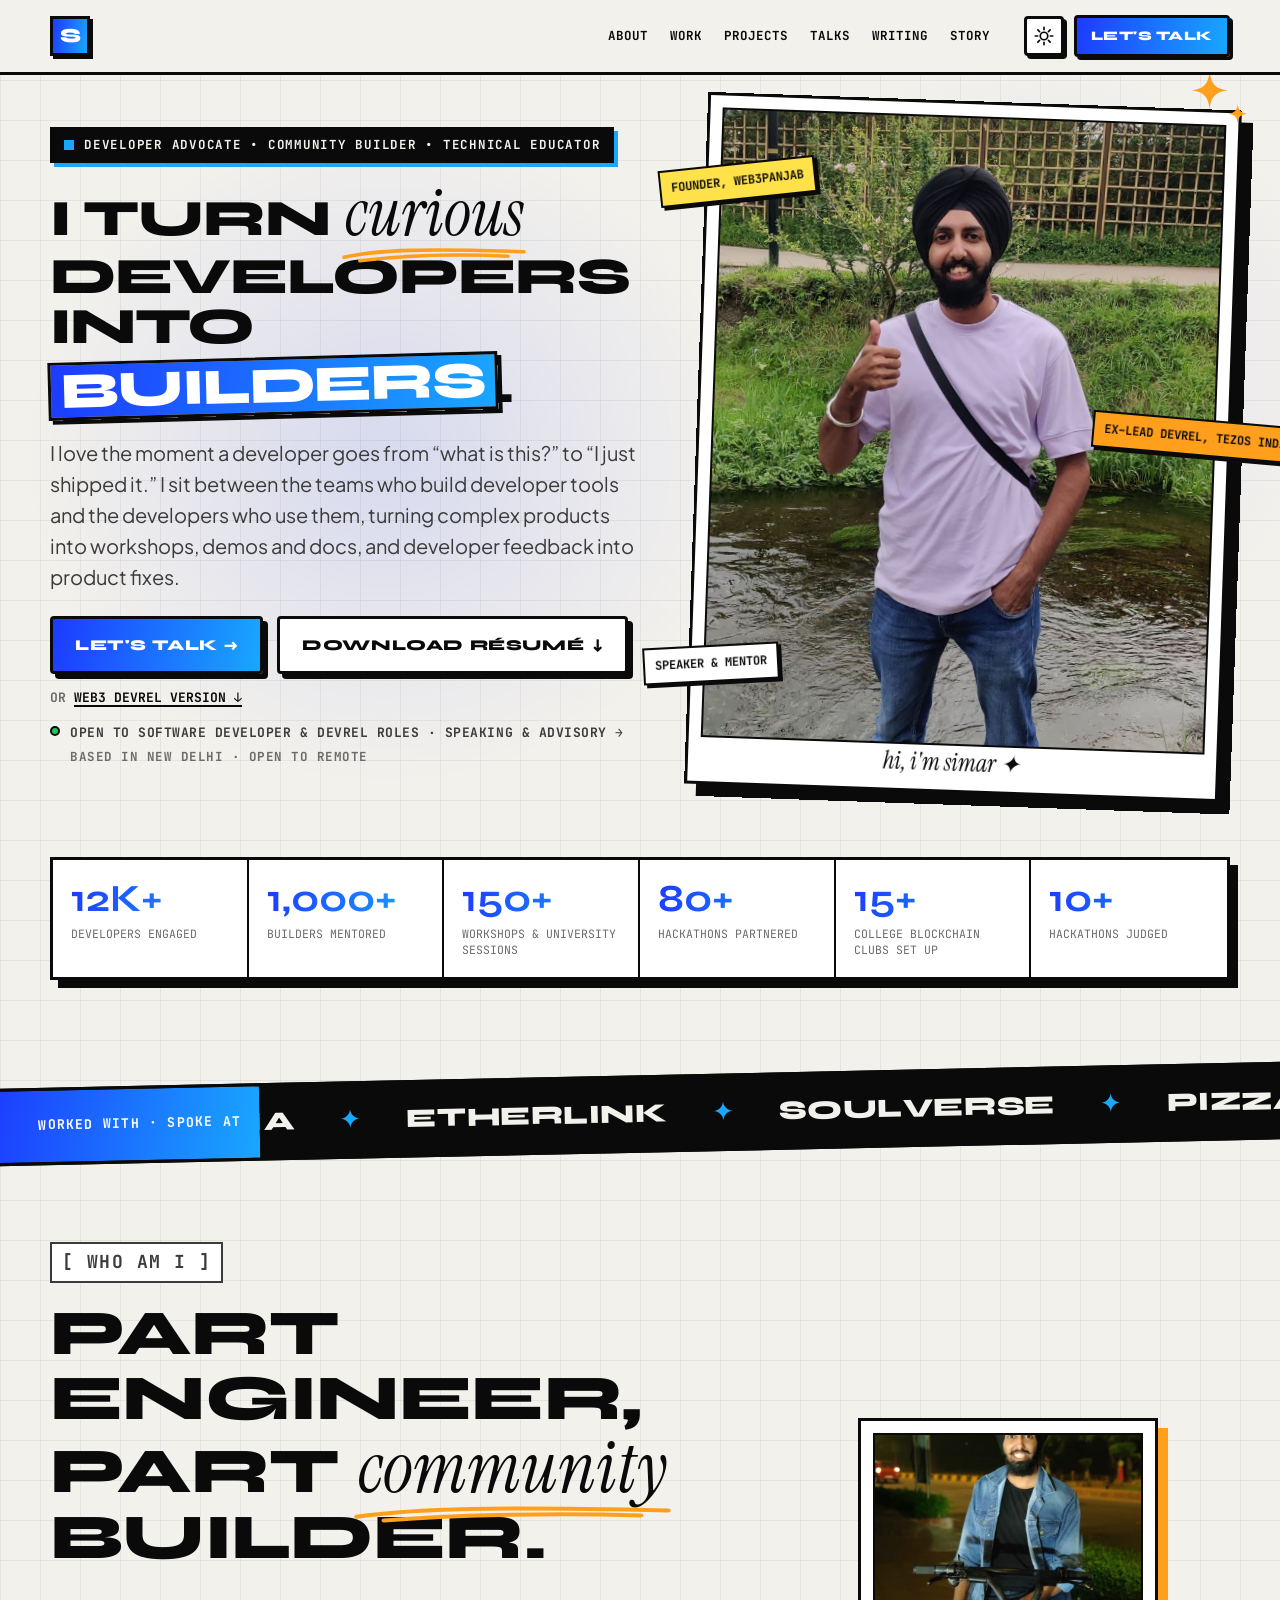
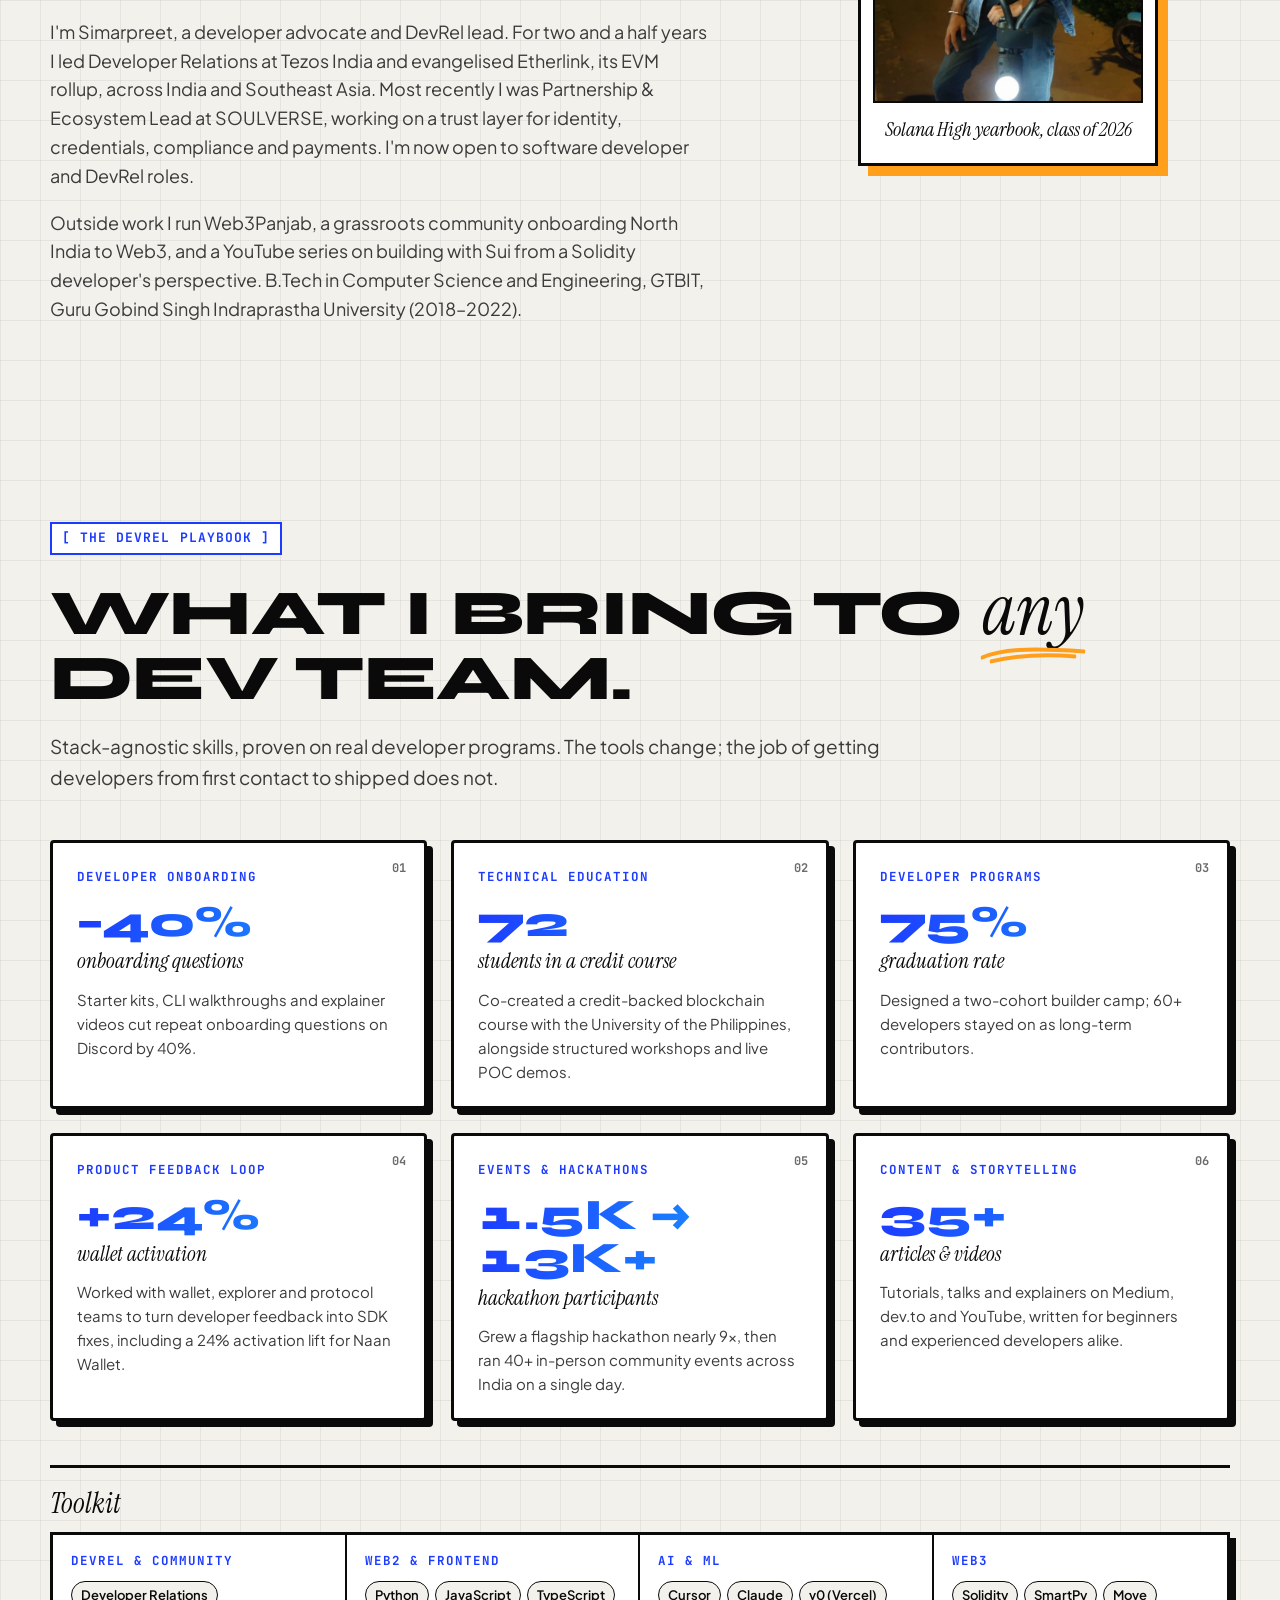
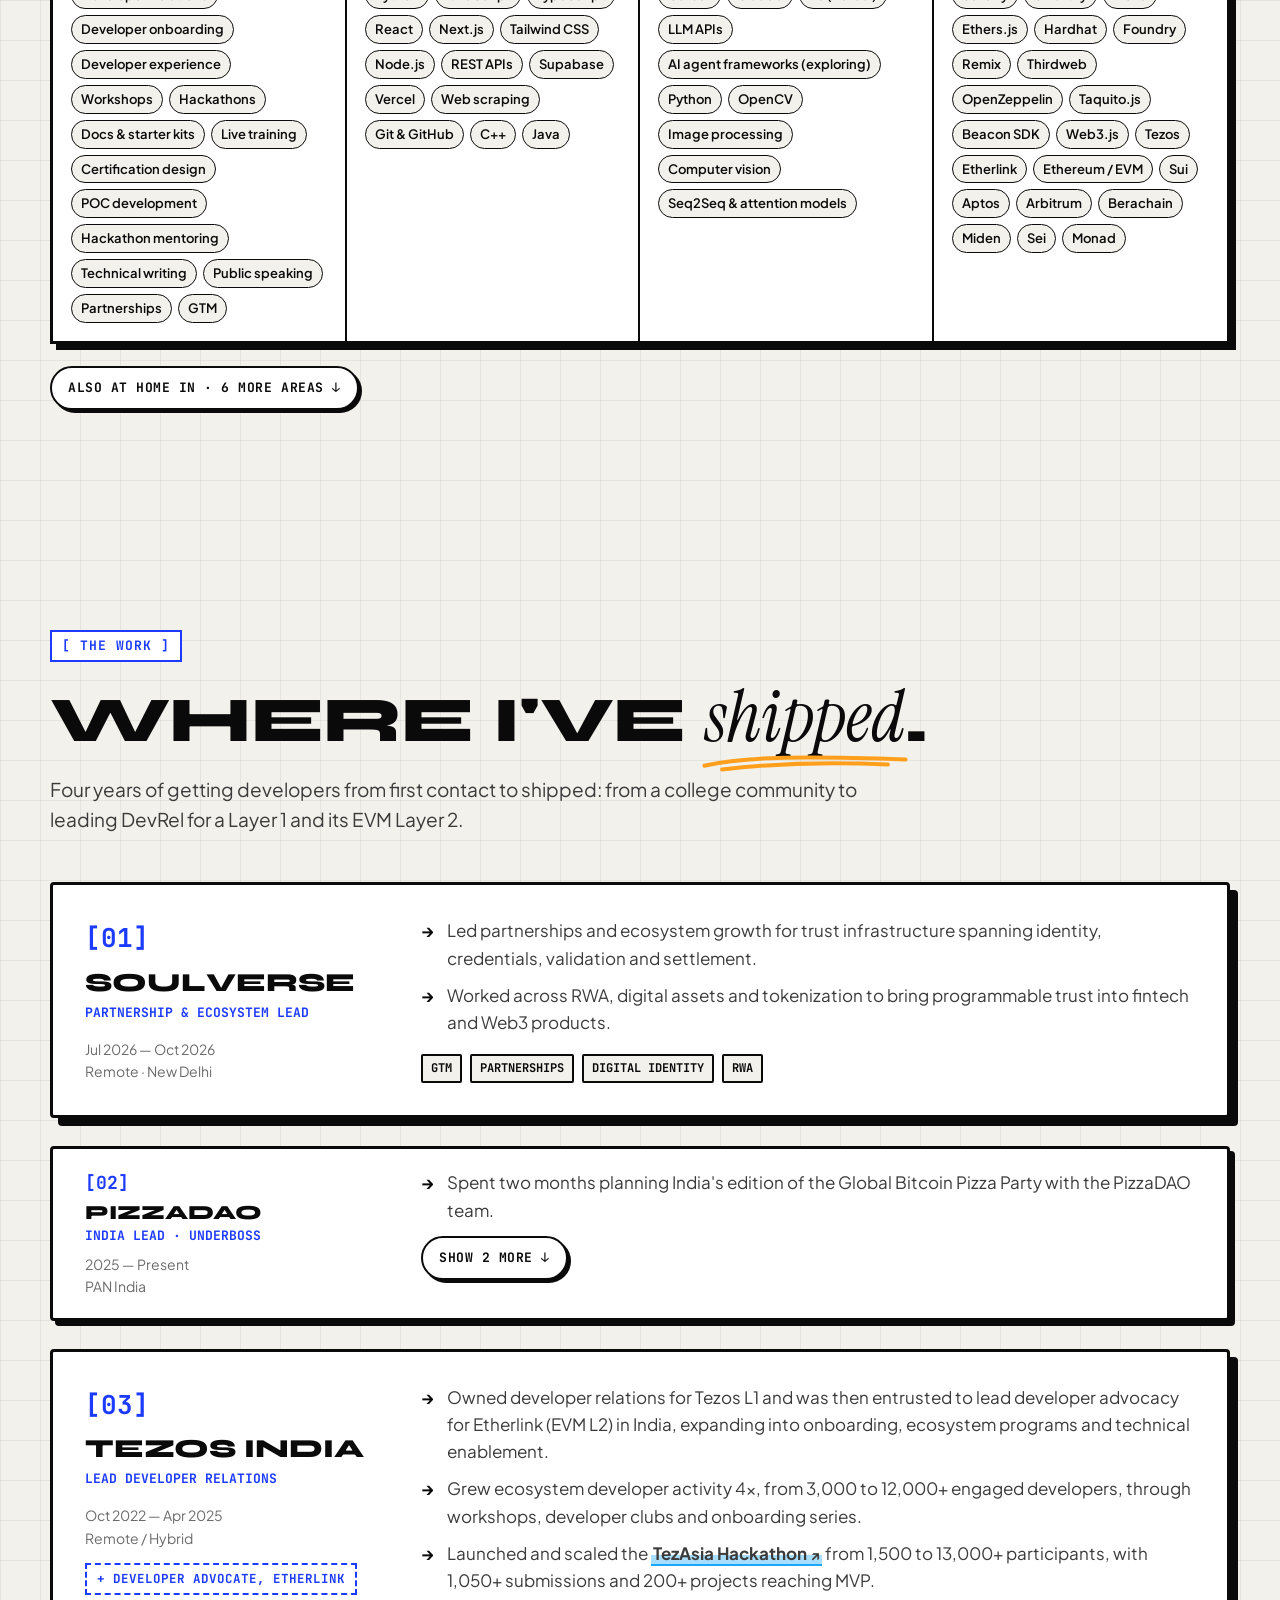
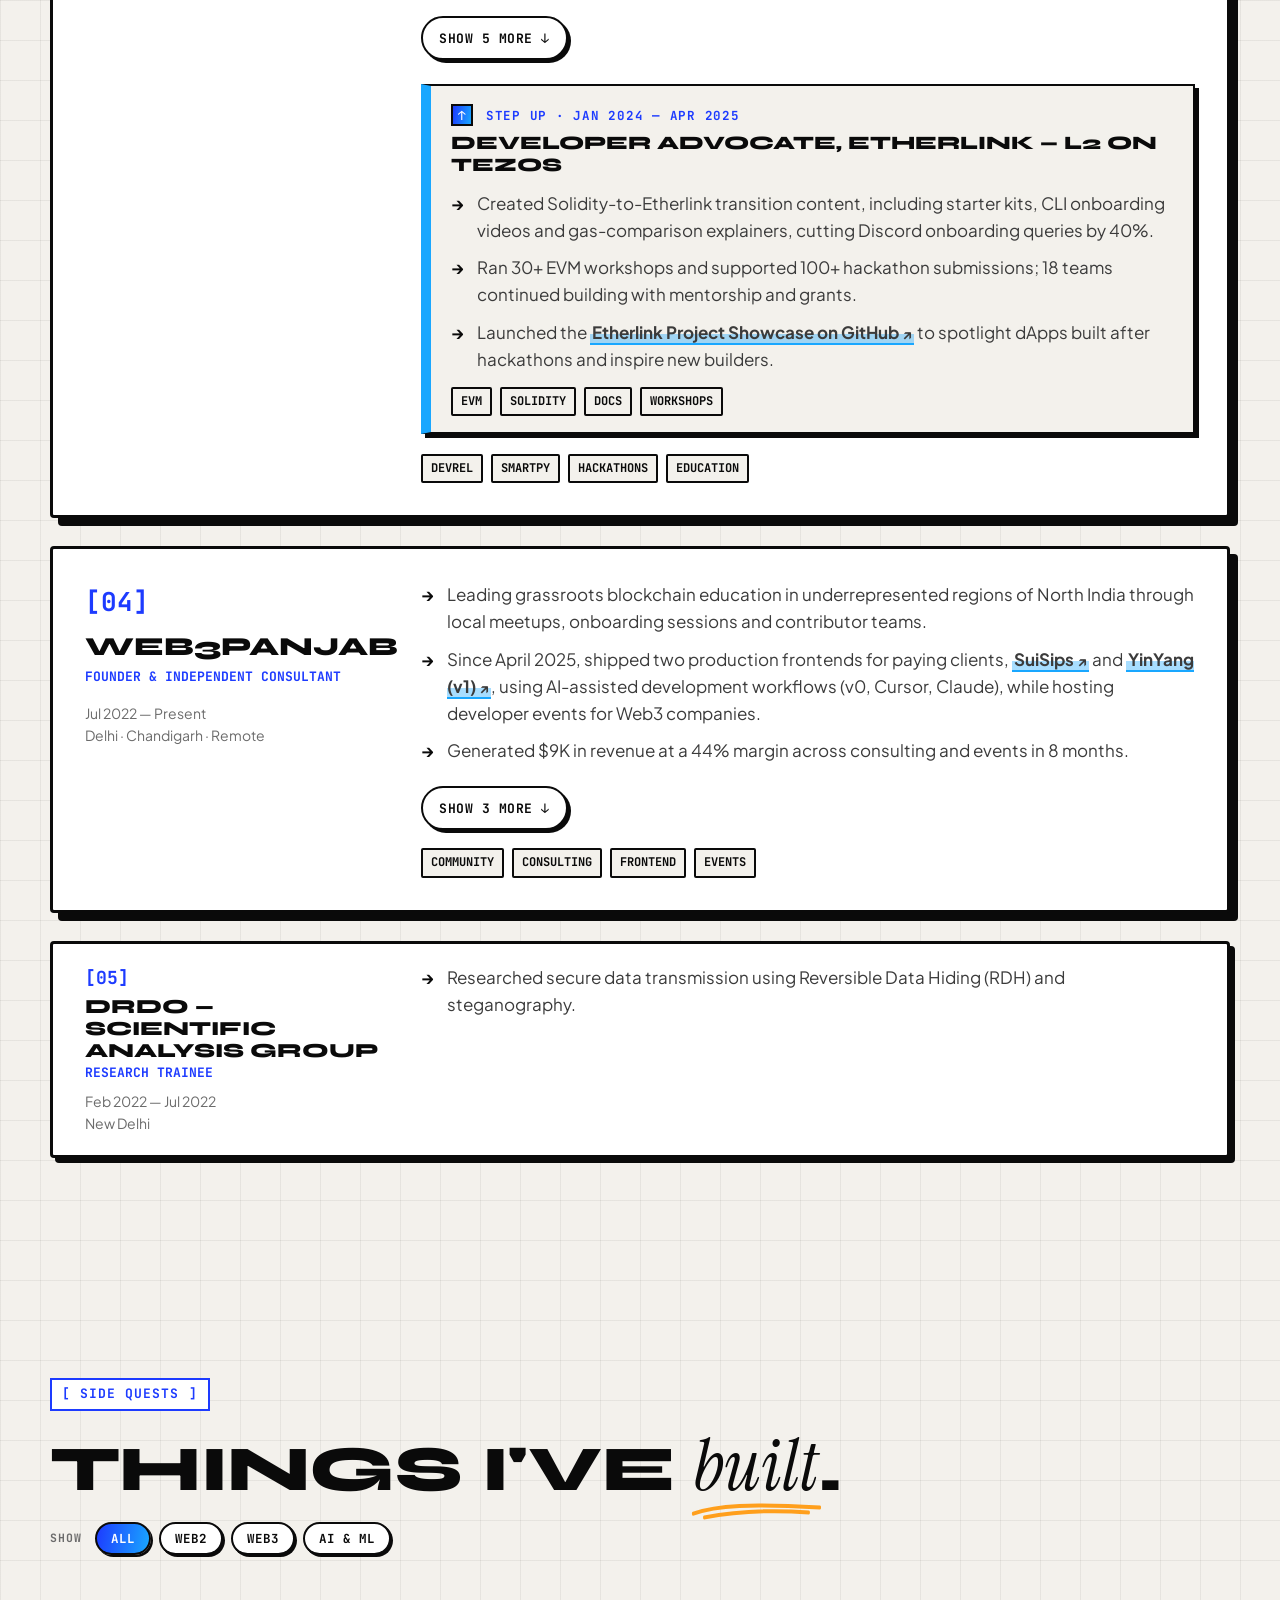
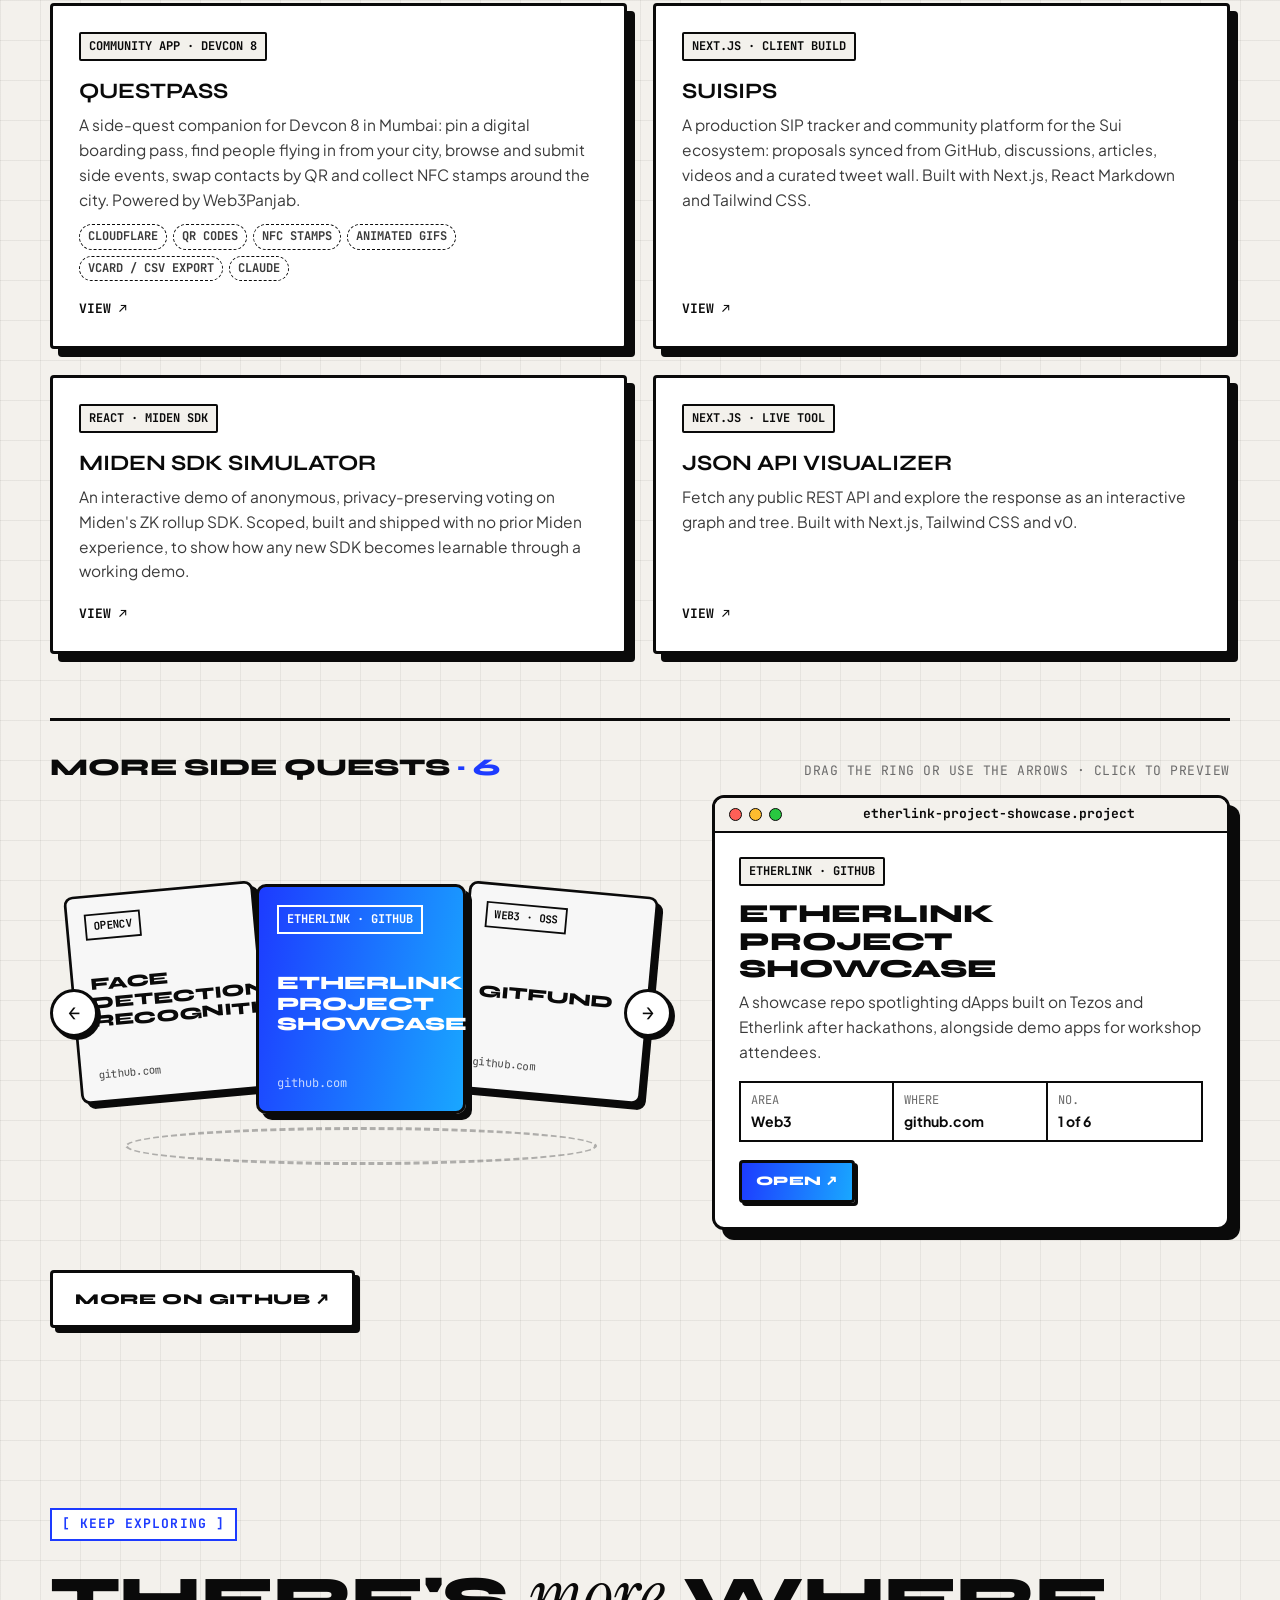
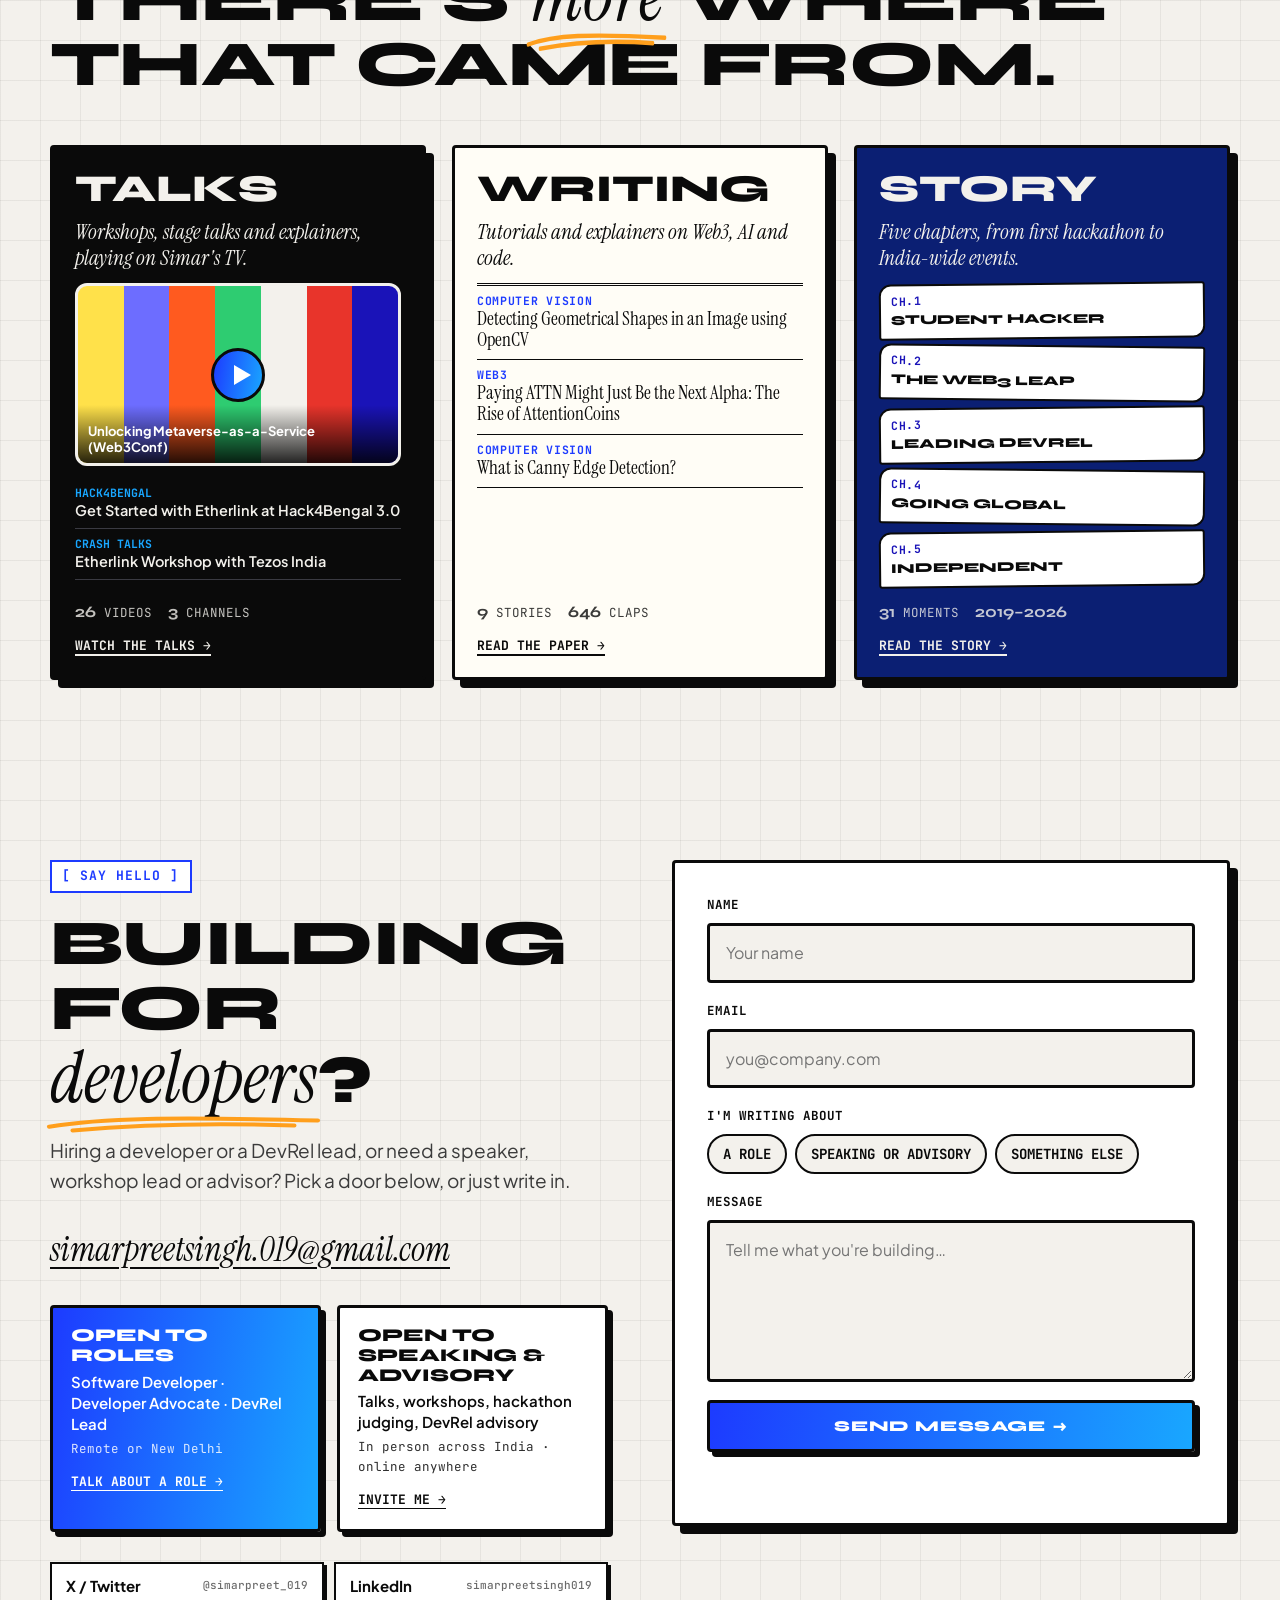
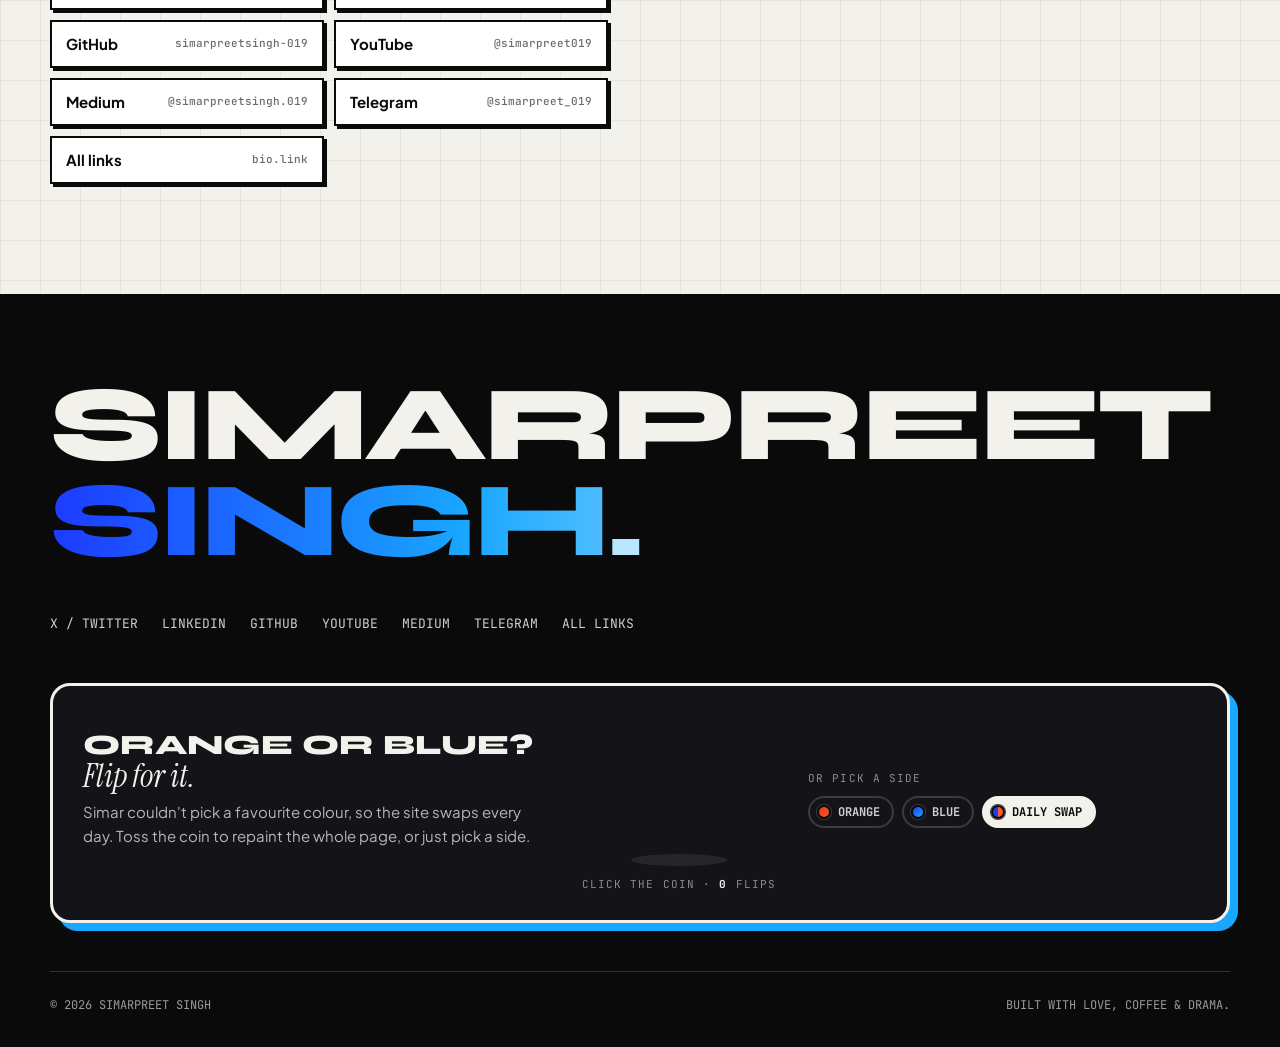
==== commit 5a06ce94: "Portfolio v6 on top of the live site: short home page + Talks, Writing and Story pages Also: fold 'A" ====
--- a/index.html
+++ b/index.html
@@ -6,7 +6,7 @@
   <!-- SEO:START (generated by scripts/build-seo.js — edit content.js instead) -->
   <title>Simarpreet Singh — Developer Advocate &amp; DevRel Lead (Web2 &amp; Web3)</title>
   <meta name="description" content="Simarpreet Singh is a developer advocate, developer relations lead, community builder and technical educator from New Delhi, India. 12K+ developers engaged, 1,000+ builders mentored, 150+ workshops. Partnerships, GTM and ecosystem growth across Web2, AI and Web3." />
-  <meta name="keywords" content="developer advocate, developer relations, DevRel, developer evangelist, community builder, technical educator, developer experience, ecosystem lead, partnerships, GTM, hackathons, workshops, Web3, Web2, AI, Tezos, Etherlink, Sui, India, New Delhi" />
+  <meta name="keywords" content="developer advocate, developer relations, DevRel, developer evangelist, community builder, technical educator, developer experience, ecosystem lead, partnerships, GTM, hackathons, workshops, Web3, Web2, AI, Tezos, Etherlink, Sui, India, New Delhi, Web3 Punjab, Web3Panjab, Punjab" />
   <meta name="author" content="Simarpreet Singh" />
   <meta name="robots" content="index, follow, max-image-preview:large, max-snippet:-1, max-video-preview:-1" />
   <link rel="canonical" href="https://simarpreetsingh-019.github.io/" />
@@ -17,16 +17,19 @@
   <meta property="og:title" content="Simarpreet Singh — Developer Advocate &amp; DevRel Lead (Web2 &amp; Web3)" />
   <meta property="og:description" content="Simarpreet Singh is a developer advocate, developer relations lead, community builder and technical educator from New Delhi, India. 12K+ developers engaged, 1,000+ builders mentored, 150+ workshops. Partnerships, GTM and ecosystem growth across Web2, AI and Web3." />
   <meta property="og:url" content="https://simarpreetsingh-019.github.io/" />
-  <meta property="og:image" content="https://simarpreetsingh-019.github.io/assets/img/portrait.jpg" />
-  <meta property="og:image:alt" content="Simarpreet Singh giving a thumbs up by a stream" />
+  <meta property="og:image" content="https://simarpreetsingh-019.github.io/assets/img/og.jpg" />
+  <meta property="og:image:type" content="image/jpeg" />
+  <meta property="og:image:width" content="1200" />
+  <meta property="og:image:height" content="630" />
+  <meta property="og:image:alt" content="Simarpreet Singh — Developer Advocate, Developer Relations (DevRel) Lead" />
   <meta property="profile:first_name" content="Simarpreet" />
   <meta property="profile:last_name" content="Singh" />
   <meta name="twitter:card" content="summary_large_image" />
   <meta name="twitter:creator" content="@simarpreet_019" />
   <meta name="twitter:title" content="Simarpreet Singh — Developer Advocate &amp; DevRel Lead (Web2 &amp; Web3)" />
   <meta name="twitter:description" content="Simarpreet Singh is a developer advocate, developer relations lead, community builder and technical educator from New Delhi, India. 12K+ developers engaged, 1,000+ builders mentored, 150+ workshops. Partnerships, GTM and ecosystem growth across Web2, AI and Web3." />
-  <meta name="twitter:image" content="https://simarpreetsingh-019.github.io/assets/img/portrait.jpg" />
-  <script type="application/ld+json">{"@context":"https://schema.org","@graph":[{"@type":"ProfilePage","@id":"https://simarpreetsingh-019.github.io/#page","url":"https://simarpreetsingh-019.github.io/","name":"Simarpreet Singh — Developer Advocate & DevRel Lead (Web2 & Web3)","description":"Simarpreet Singh is a developer advocate, developer relations lead, community builder and technical educator from New Delhi, India. 12K+ developers engaged, 1,000+ builders mentored, 150+ workshops. Partnerships, GTM and ecosystem growth across Web2, AI and Web3.","dateModified":"2026-09-30","mainEntity":{"@id":"https://simarpreetsingh-019.github.io/#person"},"inLanguage":"en"},{"@type":"Person","@id":"https://simarpreetsingh-019.github.io/#person","name":"Simarpreet Singh","alternateName":["Simar","simarpreet_019","simarpreetsingh019"],"url":"https://simarpreetsingh-019.github.io/","image":"https://simarpreetsingh-019.github.io/assets/img/portrait.jpg","email":"mailto:simarpreetsingh.019@gmail.com","jobTitle":"Developer Advocate","hasOccupation":[{"@type":"Occupation","name":"Developer Advocate"},{"@type":"Occupation","name":"Developer Relations (DevRel) Lead"},{"@type":"Occupation","name":"Developer Evangelist"},{"@type":"Occupation","name":"Community Builder"},{"@type":"Occupation","name":"Technical Educator"},{"@type":"Occupation","name":"Partnerships & Ecosystem Lead"},{"@type":"Occupation","name":"Go-To-Market (GTM) Lead"}],"description":"Simarpreet Singh is a developer advocate, developer relations lead, community builder and technical educator from New Delhi, India. 12K+ developers engaged, 1,000+ builders mentored, 150+ workshops. Partnerships, GTM and ecosystem growth across Web2, AI and Web3.","address":{"@type":"PostalAddress","addressLocality":"New Delhi","addressCountry":"IN"},"knowsAbout":["developer advocate","developer relations","DevRel","developer evangelist","community builder","technical educator","developer experience","ecosystem lead","partnerships","GTM","hackathons","workshops","Web3","Web2","AI","Tezos","Etherlink","Sui","India","New Delhi","Developer Relations","Developer onboarding","Developer experience","Workshops","Hackathons","Docs & starter kits","Live training","Certification design","POC development","Hackathon mentoring","Technical writing","Public speaking","Partnerships","Python","JavaScript","TypeScript","React","Next.js","Tailwind CSS","Node.js","REST APIs","Supabase","Vercel","Web scraping","Git & GitHub","C++","Java","Cursor","Claude","v0 (Vercel)","LLM APIs","AI agent frameworks (exploring)","OpenCV","Image processing","Computer vision","Seq2Seq & attention models","Solidity","SmartPy","Move","Rust"],"sameAs":["https://x.com/simarpreet_019","https://linkedin.com/in/simarpreetsingh019","https://github.com/simarpreetsingh-019","https://youtube.com/@simarpreet019","https://medium.com/@simarpreetsingh.019","https://t.me/simarpreet_019","https://bio.link/simarpreetsingh"],"alumniOf":{"@type":"CollegeOrUniversity","name":"Guru Tegh Bahadur Institute of Technology (GGSIP University)"},"worksFor":{"@type":"Organization","name":"SOULVERSE","url":"https://soulverse.us"}},{"@type":"WebSite","@id":"https://simarpreetsingh-019.github.io/#site","url":"https://simarpreetsingh-019.github.io/","name":"Simarpreet Singh","publisher":{"@id":"https://simarpreetsingh-019.github.io/#person"}}]}</script>
+  <meta name="twitter:image" content="https://simarpreetsingh-019.github.io/assets/img/og.jpg" />
+  <script type="application/ld+json">{"@context":"https://schema.org","@graph":[{"@type":"ProfilePage","@id":"https://simarpreetsingh-019.github.io/#page","url":"https://simarpreetsingh-019.github.io/","name":"Simarpreet Singh — Developer Advocate & DevRel Lead (Web2 & Web3)","description":"Simarpreet Singh is a developer advocate, developer relations lead, community builder and technical educator from New Delhi, India. 12K+ developers engaged, 1,000+ builders mentored, 150+ workshops. Partnerships, GTM and ecosystem growth across Web2, AI and Web3.","dateModified":"2026-11-11","mainEntity":{"@id":"https://simarpreetsingh-019.github.io/#person"},"inLanguage":"en"},{"@type":"Person","@id":"https://simarpreetsingh-019.github.io/#person","name":"Simarpreet Singh","alternateName":["Simar","simarpreet_019","simarpreetsingh019"],"url":"https://simarpreetsingh-019.github.io/","image":"https://simarpreetsingh-019.github.io/assets/img/portrait.jpg","email":"mailto:simarpreetsingh.019@gmail.com","jobTitle":"Developer Advocate","hasOccupation":[{"@type":"Occupation","name":"Developer Advocate"},{"@type":"Occupation","name":"Developer Relations (DevRel) Lead"},{"@type":"Occupation","name":"Software Developer"},{"@type":"Occupation","name":"Developer Evangelist"},{"@type":"Occupation","name":"Community Builder"},{"@type":"Occupation","name":"Technical Educator"},{"@type":"Occupation","name":"Partnerships & Ecosystem Lead"},{"@type":"Occupation","name":"Go-To-Market (GTM) Lead"}],"description":"Simarpreet Singh is a developer advocate, developer relations lead, community builder and technical educator from New Delhi, India. 12K+ developers engaged, 1,000+ builders mentored, 150+ workshops. Partnerships, GTM and ecosystem growth across Web2, AI and Web3.","address":{"@type":"PostalAddress","addressLocality":"New Delhi","addressCountry":"IN"},"knowsAbout":["developer advocate","developer relations","DevRel","developer evangelist","community builder","technical educator","developer experience","ecosystem lead","partnerships","GTM","hackathons","workshops","Web3","Web2","AI","Tezos","Etherlink","Sui","India","New Delhi","Web3 Punjab","Web3Panjab","Punjab","Developer Relations","Developer onboarding","Developer experience","Workshops","Hackathons","Docs & starter kits","Live training","Certification design","POC development","Hackathon mentoring","Technical writing","Public speaking","Partnerships","Python","JavaScript","TypeScript","React","Next.js","Tailwind CSS","Node.js","REST APIs","Supabase","Vercel","Web scraping","Git & GitHub","C++","Java","Cursor","Claude","v0 (Vercel)","LLM APIs","AI agent frameworks (exploring)","OpenCV","Image processing","Computer vision","Seq2Seq & attention models","Solidity"],"sameAs":["https://x.com/simarpreet_019","https://linkedin.com/in/simarpreetsingh019","https://github.com/simarpreetsingh-019","https://youtube.com/@simarpreet019","https://medium.com/@simarpreetsingh.019","https://t.me/simarpreet_019","https://bio.link/simarpreetsingh"],"alumniOf":{"@type":"CollegeOrUniversity","name":"Guru Tegh Bahadur Institute of Technology (GGSIP University)"}},{"@type":"WebSite","@id":"https://simarpreetsingh-019.github.io/#site","url":"https://simarpreetsingh-019.github.io/","name":"Simarpreet Singh","publisher":{"@id":"https://simarpreetsingh-019.github.io/#person"}}]}</script>
   <!-- SEO:END -->
   <meta name="referrer" content="strict-origin-when-cross-origin" />
   <meta name="theme-color" content="#F3F1EC" />
@@ -57,7 +60,7 @@
     })();
   </script>
 </head>
-<body>
+<body data-page="home">
   <a class="skip" href="#main">Skip to content</a>
 
   <header class="nav" id="top">
@@ -88,9 +91,10 @@
       <div class="wrap hero__grid">
         <div class="hero__copy">
           <p class="status reveal"><span class="status__dot"></span><span data-fill="status">DEVELOPER ADVOCATE • COMMUNITY BUILDER • TECHNICAL EDUCATOR</span></p>
-          <h1 class="hero__title reveal" data-fill="headline"><span class="line">I turn</span> <span class="line">curious</span> <span class="line">developers</span> <span class="line">into</span> <span class="line">builders.</span></h1>
+          <h1 class="hero__title reveal" data-fill="headline"><span class="line">I turn curious</span> <span class="line">developers</span> <span class="line">into</span> <span class="line">builders.</span></h1>
           <p class="hero__intro reveal" data-fill="intro">I love the moment a developer goes from “what is this?” to “I just shipped it.” I sit between the teams who build developer tools and the developers who use them, turning complex products into workshops, demos and docs, and developer feedback into product fixes.</p>
           <div class="hero__ctas reveal" data-fill="ctas"></div>
+          <a class="avail reveal" href="#contact" data-fill="avail">Open to software developer &amp; DevRel roles · speaking &amp; advisory · Based in New Delhi · open to remote</a>
         </div>
         <div class="hero__media reveal">
           <figure class="portrait">
@@ -101,21 +105,18 @@
         </div>
       </div>
       <div class="wrap">
-        <ul class="stats" data-fill="stats"><li><strong>12K+</strong><span>developers engaged</span></li><li><strong>1,000+</strong><span>builders mentored</span></li><li><strong>150+</strong><span>workshops &amp; university sessions</span></li><li><strong>60+</strong><span>hackathons partnered</span></li><li><strong>15+</strong><span>college blockchain clubs set up</span></li><li><strong>10+</strong><span>hackathons judged</span></li></ul>
+        <ul class="stats" data-fill="stats"><li><strong>12K+</strong><span>developers engaged</span></li><li><strong>1,000+</strong><span>builders mentored</span></li><li><strong>150+</strong><span>workshops &amp; university sessions</span></li><li><strong>80+</strong><span>hackathons partnered</span></li><li><strong>15+</strong><span>college blockchain clubs set up</span></li><li><strong>10+</strong><span>hackathons judged</span></li></ul>
       </div>
     </section>
 
-    <div class="marquee-wrap" aria-hidden="true"><div class="marquee"><div class="marquee__track" data-fill="marquee"></div></div></div>
-
-    <section class="section" id="about" data-section="about"><div class="wrap pre"><h2>Part engineer, part community builder.</h2><p>I'm Simarpreet, Partnership &amp; Ecosystem Lead at SOULVERSE, where we are building the trust layer that connects identity, credentials, compliance and payments.</p><p>Before that, I spent 2.5 years leading Developer Relations at Tezos India and evangelising Etherlink, an EVM rollup on Tezos. I ran workshops across India and Southeast Asia, scaled the TezAsia hackathon from 1,500 to 13,000+ participants, and co-created a credit-based blockchain course with the University of the Philippines.</p><p>Alongside that, I run Web3Panjab, a grassroots community onboarding North India to Web3, and a YouTube series on building with Sui from a Solidity developer's perspective. I hold a B.Tech in Computer Science and Engineering from GTBIT, Guru Gobind Singh Indraprastha University (2018–2022).</p></div></section>
-    <section class="section" id="playbook" data-section="playbook"><div class="wrap pre"><h2>What I bring to any dev team.</h2><p>Stack-agnostic skills, proven on real developer programs. The tools change; the job of getting developers from first contact to shipped does not.</p><ul><li><h3>Developer onboarding: −40% onboarding questions</h3><p>Starter kits, CLI walkthroughs and explainer videos cut repeat onboarding questions on Discord by 40%.</p></li><li><h3>Technical education: 150+ workshops &amp; sessions</h3><p>Mentored 1,000+ builders through structured workshops and live POC demos, and co-created a credit-backed course for 72 students at the University of the Philippines.</p></li><li><h3>Developer programs: 75% graduation rate</h3><p>Designed a two-cohort builder camp; 60+ developers stayed on as long-term contributors.</p></li><li><h3>Product feedback loop: +24% wallet activation</h3><p>Worked with wallet, explorer and protocol teams to turn developer feedback into SDK fixes, including a 24% activation lift for Naan Wallet.</p></li><li><h3>Events &amp; hackathons: 1.5K → 13K+ hackathon participants</h3><p>Scaled a flagship hackathon nearly 9×, and ran 40+ in-person community events across India on a single day.</p></li><li><h3>Content &amp; storytelling: 35+ articles &amp; videos</h3><p>Tutorials, talks and explainers on Medium, dev.to and YouTube, written for beginners and experienced developers alike.</p></li></ul><h3>Also at home in</h3><ul><li><strong>Google developer communities</strong>: GDG DevFest New Delhi speaker · Outreach head, Google Developer Student Club (GTBIT)</li><li><strong>Open source</strong>: Linux Foundation travel scholarship to Open Source Summit · GirlScript Winter of Code · Top-25 at Contributor's Hack</li><li><strong>AI &amp; computer vision</strong>: OpenCV projects and articles · Seq2Seq translator · co-hosted AI After Hours with Hyperbolic</li><li><strong>Frontend &amp; APIs</strong>: React and Next.js prototypes · OverWatch TS template · SDK and wallet integrations</li><li><strong>AI-assisted building</strong>: Shipped two production frontends for paying clients with v0, Cursor and Claude</li><li><strong>Research</strong>: Secure data transmission with reversible data hiding and steganography at DRDO</li></ul></div></section>
-    <section class="section" id="work" data-section="experience"><div class="wrap pre"><h2>Work experience</h2><article><h3>Partnership &amp; Ecosystem Lead, SOULVERSE</h3><p>Jul 2026 — Present · Remote · New Delhi</p><ul><li>Leading partnerships and ecosystem growth for trust infrastructure spanning identity, credentials, validation and settlement.</li><li>Working across RWA, digital assets and tokenization to bring programmable trust into fintech and Web3 products.</li></ul></article><article><h3>India Lead, PizzaDAO</h3><p>2025 — Present · PAN India</p><ul><li>Managed and hosted 40+ in-person events across India for Bitcoin Pizza Day, all running at the same time on the same day.</li><li>Spent two months planning India's edition of the Global Bitcoin Pizza Party with the PizzaDAO team.</li><li>Co-hosted PizzaDAO's community party during ETHGlobal New Delhi and helped execute its Delhi event.</li></ul></article><article><h3>Lead Developer Relations, Tezos India</h3><p>Oct 2022 — Mar 2025 · Remote / Hybrid</p><ul><li>Owned developer relations for Tezos L1 and was then entrusted to lead developer advocacy for Etherlink (EVM L2) in India, expanding into onboarding, ecosystem programs and technical enablement.</li><li>Grew ecosystem developer activity 4×, from 3,000 to 12,000+ engaged developers, through workshops, developer clubs and onboarding series.</li><li>Launched and scaled the <a href="https://unstop.com/competitions/tezasia-hackathon-30-tezos-india-695650">TezAsia Hackathon</a> from 1,500 to 13,000+ participants, with 1,050+ submissions and 200+ projects reaching MVP.</li><li>Led 150+ workshops and university programs across India and Southeast Asia, mentoring 1,000+ builders and driving a 26% increase in first-time smart-contract deployers. Many sessions are <a href="https://www.youtube.com/playlist?list=PLNO985wwQsV5BMBRIO4ZHddWqkjQfSqxG">recorded in this playlist</a>.</li><li>Ran flagship enablement programs (TezConnect, TezDay and <a href="https://code8tezos-ruby.vercel.app/">Tezos BuilderCamp</a>, 2 cohorts with a 75% graduation rate) with certification-style learning tracks, architecture reviews and live POC demos for startups, universities and 80+ hackathon partners; helped introduce the <a href="https://medium.com/tezos-india-foundation/tezos-india-guild-fostering-collaboration-and-innovation-80ab37792598">Tezos Guilds model</a> with 20+ community leads.</li><li>Built production-grade dApps and reusable React templates for SDK demos (React, Ethers.js, Solidity, SmartPy), showing EVM compatibility, wallet authentication and contract-interaction patterns.</li><li>Worked with wallet, explorer and protocol teams to improve SDK usability, including a 24% activation lift for Naan Wallet; open-source <a href="https://github.com/simarpreetsingh-019/TIProjects">starter kits</a> and public content increased new project creation by 15%.</li><li>Co-created a credit-based blockchain curriculum with the University of the Philippines.</li></ul></article><article><h3>Developer Advocate, Etherlink — L2 on Tezos</h3><p>Jan 2024 — Apr 2025 · Remote</p><ul><li>Created Solidity-to-Etherlink transition content, including starter kits, CLI onboarding videos and gas-comparison explainers, cutting Discord onboarding queries by 40%.</li><li>Ran 30+ EVM workshops and supported 100+ hackathon submissions; 18 teams continued building with mentorship and grants.</li><li>Launched the <a href="https://github.com/simarpreetsingh-019/TIProjects">Etherlink Project Showcase on GitHub</a> to spotlight dApps built after hackathons and inspire new builders.</li></ul></article><article><h3>Founder &amp; Independent Consultant, Web3Panjab</h3><p>Jul 2022 — Present · Delhi · Chandigarh · Remote</p><ul><li>Leading grassroots blockchain education in underrepresented regions of North India through local meetups, onboarding sessions and contributor teams.</li><li>Since April 2025, shipped two production frontends for paying clients, <a href="https://suisips.com">SuiSips</a> and <a href="http://app.yinyang.bet">YinYang (v1)</a>, using AI-assisted development workflows (v0, Cursor, Claude), while hosting developer events for Web3 companies.</li><li>Generated $9K in revenue at a 44% margin across consulting and events in 8 months.</li><li>Lead host and program manager for a 40+ event PAN-India developer networking series in May 2026, with a $20K+ budget.</li><li>Built an independent, developer-focused YouTube series testing new tools on Sui through <a href="https://youtu.be/u3LAXnwkj4A">hands-on tutorials</a>.</li><li>Co-hosted events such as AI After Hours with Hyperbolic, and advised 7+ companies on PAN-India tours and incubation onboarding.</li></ul></article><article><h3>Research Trainee, DRDO — Scientific Analysis Group</h3><p>Feb 2022 — Jul 2022 · New Delhi</p><ul><li>Researched secure data transmission using Reversible Data Hiding (RDH) and steganography.</li></ul></article></div></section>
-    <section class="section section--blue" id="lore" data-section="lore"><div class="wrap pre"><h2>Origin story (timeline)</h2><ul><li><strong>May 2026: Bitcoin Pizza Day across India.</strong> After two months of planning with PizzaDAO, hosted 40+ in-person Bitcoin Pizza Day events across India, all on the same day. <a href="https://x.com/simarpreet_019/status/2058184415742935451">Link</a></li><li><strong>2026: Content creation era.</strong> Made creating content a consistent habit.</li><li><strong>Oct 2025: PizzaDAO in Delhi.</strong> Helped PizzaDAO execute its Delhi community event. <a href="https://x.com/ariutokintumi/status/1979597118626242655">Link</a></li><li><strong>Sep 2025: First ETHGlobal: New Delhi.</strong> Attended my first ETHGlobal event in New Delhi and co-hosted a community party with the EVVM team. It was a huge success. <a href="https://x.com/simarpreet_019/status/1972374851685142850">Link</a></li><li><strong>2025: Shipping for clients.</strong> Shipped two production frontends for paying clients, including SuiSips, using AI-assisted workflows with v0, Cursor and Claude. <a href="https://suisips.com">Link</a></li><li><strong>Apr 2025: Back to Web3Panjab.</strong> Stepped away from Tezos India to focus on Web3Panjab, making it sustainable through paid events and freelance work.</li><li><strong>Nov 2024: Speaker at GDG DevFest New Delhi.</strong> Once an attendee, then a community partner, now a speaker: at GDG New Delhi's DevFest I showed how to deploy EVM-compatible code on Tezos using Etherlink. <a href="https://x.com/simarpreet_019/status/1854956350486257850">Link</a></li><li><strong>Aug 2024: WebX Asia, Tokyo.</strong> Attended WebX 2024 in Tokyo, one of Asia's largest Web3 conferences. <a href="https://x.com/simarpreet_019/status/1828700897024897172">Link</a></li><li><strong>Aug 2024: ETHTokyo.</strong> Made it to ETHTokyo and joined the builder community in Japan. <a href="https://x.com/simarpreet_019/status/1827217062437253223">Link</a></li><li><strong>Aug 2024: First solo international trip: Japan.</strong> Travelled to Japan on my own for the first time, a trip built around ETHTokyo and WebX.</li><li><strong>May 2024: Bitcoin Pizza Day with PizzaDAO.</strong> Hosted a Bitcoin Pizza Day party with PizzaDAO, supported by Flipster, Intract and Bitget India. <a href="https://x.com/simarpreet_019/status/1793555337855033815">Link</a></li><li><strong>Apr 2024: Workshop &amp; panel at Chandigarh University.</strong> Ran a hands-on workshop and a panel discussion on blockchain and dApps with the Tezos DevRel team and Antier. <a href="https://x.com/antier_official/status/1783074497949556908">Link</a></li><li><strong>Jan 2024: SmartPy workshops, online.</strong> Ran interactive online sessions on building on Tezos with SmartPy. <a href="https://x.com/simarpreet_019/status/1752327325562310663">Link</a></li><li><strong>Jan 2024: SmartPy workshop at IGDTUW, Delhi.</strong> My first offline session of 2024: developing on Tezos with SmartPy, hosted with the IGDTUW team. <a href="https://x.com/simarpreet_019/status/1750960275715727625">Link</a></li><li><strong>Jan 2024: Developer advocate for Etherlink.</strong> Took on developer advocacy for Etherlink, the EVM Layer 2 on Tezos, alongside my Tezos India role.</li><li><strong>Dec 2023: ETHIndia 2023.</strong> Back at ETHIndia in Bengaluru for its 2023 edition. <a href="https://x.com/simarpreet_019/status/1733730763353596411">Link</a></li><li><strong>Dec 2023: TezDay in Bengaluru.</strong> Hosted a Tezos India TezDay meetup in Whitefield, Bengaluru, during ETHIndia week. <a href="https://x.com/simarpreet_019/status/1730205934688080189">Link</a></li><li><strong>Sep 2023: Blockchain orientation at MSIT.</strong> Led an in-person orientation session on blockchain for students at Maharaja Surajmal Institute of Technology, New Delhi. <a href="https://x.com/simarpreet_019/status/1702368211415810182">Link</a></li><li><strong>2023: Speaker at Web3Conf India.</strong> Spoke at the second edition of Web3Conf India on Metaverse-as-a-Service and how it works with blockchain.</li><li><strong>2023: Full-time DevRel Lead.</strong> Moved into a full-time role as Developer Relations Lead at Tezos India.</li><li><strong>Dec 2022: First Web3 conference: ETHIndia.</strong> Attended my first Web3 conference, which was also my first trip for one. I learned a lot.</li><li><strong>Oct 2022: Joined Tezos India.</strong> Joined Tezos India as a Developer Relations intern, focused on onboarding developers to the Tezos blockchain in India.</li><li><strong>1 Oct 2022: First offline Web3Panjab session.</strong> Organised two meetups in Chandigarh on the same day and gave my first in-person talk: an introduction to Web3 and blockchain. <a href="https://x.com/simarpreet_019/status/1577737002975645696">Link</a></li><li><strong>Sep 2022: A month of firsts.</strong> Attended the Solana Hacker House in New Delhi, received a Linux Foundation travel scholarship to Open Source Summit in Dublin, and became the CoinDCX local chapter lead for Chandigarh. <a href="https://x.com/simarpreet_019/status/1572150109206638592">Link</a></li><li><strong>16 Jul 2022: The Web3Panjab journey begins.</strong> Launched Web3Panjab in Chandigarh to promote Web3 and open source and to onboard new people across Punjab and North India. It has hosted many events since.</li><li><strong>2022: The Web3 leap.</strong> Began the year as a research trainee at DRDO, then founded Web3Panjab and joined Tezos India in Developer Relations. I never looked back.</li><li><strong>2021: Technical writing &amp; GirlScript Winter of Code.</strong> Worked as a technical content writer at The SidePath and contributed to GirlScript Winter of Code.</li><li><strong>2020: Open-source season.</strong> Top 25 contributor at Contributor's Hack (Student Code-In), working on YouthIcon ML datasets for Asian languages. Also a student trainee at Quantel.</li><li><strong>2020: DSC GTBIT &amp; CPPIndia.</strong> Outreach and logistics head at DSC GTBIT, competitive programming mentor, and session moderator for CPPIndia.</li><li><strong>2019: NASA Space Apps.</strong> Won 1st prize at the NASA Space Apps Challenge prequalifier and finished in the Top 10 at the India North-region qualifiers.</li><li><strong>2019: First hackathon win.</strong> Won 3rd prize at HackGTBIT and was a Top-5 Campus Ambassador for ESYA '19 at IIIT Delhi. The hackathon bug bit hard.</li></ul></div></section>
-    <section class="section" id="projects" data-section="projects"><div class="wrap pre"><h2>Projects</h2><ul><li><h3><a href="https://suisips.com">SuiSips</a></h3><p>Next.js · Client build. A production SIP tracker and community platform for the Sui ecosystem: proposals synced from GitHub, discussions, articles, videos and a curated tweet wall. Built with Next.js, React Markdown and Tailwind CSS.</p></li><li><h3><a href="https://sim-miden-demo-main.vercel.app/">Miden SDK Simulator</a></h3><p>React · Miden SDK. An interactive demo of anonymous, privacy-preserving voting on Miden's ZK rollup SDK. Scoped, built and shipped with no prior Miden experience, to show how any new SDK becomes learnable through a working demo.</p></li><li><h3><a href="https://github.com/simarpreetsingh-019/TIProjects">Etherlink Project Showcase</a></h3><p>Etherlink · GitHub. A showcase repo spotlighting dApps built on Tezos and Etherlink after hackathons, alongside demo apps for workshop attendees.</p></li><li><h3><a href="https://github.com/simarpreetsingh-019/TIProjects/tree/main/Gitfund">Gitfund</a></h3><p>Web3 · OSS. Auto-pays open-source contributors for merged PRs using programmable smart-contract logic.</p></li><li><h3><a href="https://json-visual.vercel.app">JSON API Visualizer</a></h3><p>Next.js · Live tool. Fetch any public REST API and explore the response as an interactive graph and tree. Built with Next.js, Tailwind CSS and v0.</p></li><li><h3><a href="https://github.com/simarpreetsingh-019/overwatch/tree/main">OverWatch TS</a></h3><p>Open source. Built the initial example template for overwatch-ts, a lightweight state-management library for Next.js.</p></li><li><h3><a href="https://web3panjab.github.io/SolanaHHDilli/">Virtual Tweet Gallery</a></h3><p>Community tool. The W3EventGallery bot collects event tweets into a shared gallery of memories.</p></li><li><h3><a href="https://github.com/soumyajit4419/YouthIcon">German → English Translator</a></h3><p>ML. A Seq2Seq-with-attention tutorial implementation for German-to-English translation.</p></li><li><h3><a href="https://github.com/simarpreetsingh-019/face-recognition--girlscript-jaipur-project-">Face Detection &amp; Recognition</a></h3><p>OpenCV. Haar-cascade face and eye detection that can also save and recognise faces by name.</p></li></ul></div></section>
-    <section class="section" id="articles" data-section="articles"><div class="wrap pre"><h2>Articles</h2><ul><li><a href="https://medium.com/simply-dev/detecting-geometrical-shapes-in-an-image-using-opencv-bad67c40174f">Detecting Geometrical Shapes in an Image using OpenCV</a> (Computer Vision, May 2020): Contours, polygon approximation and a vertex count: how a few lines of OpenCV tell a triangle from a hexagon.</li><li><a href="https://medium.com/@simarpreetsingh.019/paying-attn-might-just-be-the-next-alpha-the-rise-of-attentioncoins-attention-is-all-you-13b6c2bbb5f0">Paying ATTN Might Just Be the Next Alpha: The Rise of AttentionCoins</a> (Web3, May 2025): Attention is the most valuable on-chain asset. What if you could mine a token simply by paying attention?</li><li><a href="https://medium.com/simply-dev/what-is-canny-edge-detection-cfefa272a8d0">What is Canny Edge Detection?</a> (Computer Vision, Apr 2020): The five-step algorithm behind crisp edges, explained with code.</li><li><a href="https://medium.com/@simarpreetsingh.019/why-arbitrum-stands-out-a-developers-perspective-on-ethereum-scaling-f9121124d073">Why Arbitrum Stands Out: A Developer's Perspective on Ethereum Scaling</a> (Layer 2, Feb 2025)</li><li><a href="https://medium.com/simply-dev/getting-started-with-python-c22347a78403">Getting Started with Python</a> (Python, Feb 2022)</li><li><a href="https://medium.com/@simarpreetsingh.019/a-new-chapter-in-blockchain-the-story-of-berachain-76768d21e40b">A New Chapter in Blockchain: The Story of Berachain</a> (Web3, Feb 2025)</li><li><a href="https://medium.com/simply-dev/learning-javascript-sharing-what-i-know-about-it-lets-see-where-it-goes-part-1-2254c369d56a">Learning JavaScript &amp; Sharing What I Know, Part 1</a> (JavaScript, Mar 2025)</li><li><a href="https://medium.com/@simarpreetsingh.019/the-revolution-of-onchain-interactions-how-eco-revamps-stablecoin-transactions-9961b73b50ba">How Eco Revamps Stablecoin Transactions</a> (Stablecoins, Jan 2025)</li><li><a href="https://medium.com/@simarpreetsingh.019/oneplus-7t-my-best-companion-660f75229f44">OnePlus 7T: My Best Companion</a> (Off-topic, Apr 2020)</li></ul></div></section>
-    <section class="section section--ink" id="videos" data-section="videos"><div class="wrap pre"><h2>Videos and talks</h2><p>Workshops, explainers and stage talks from the last few years. Pick a channel, press play and watch it right here on the page.</p><h3>Solidity → Move</h3><ul><li><a href="https://www.youtube.com/watch?v=6u9tOdSCmIs">What is Move lang: from Solidity to Move, a dev's perspective</a></li><li><a href="https://www.youtube.com/watch?v=u3LAXnwkj4A">What is Sui Move?</a></li><li><a href="https://www.youtube.com/watch?v=E190cj6JjZ0">Sui SIP 6 explained: StakedSui</a></li></ul><h3>Dapp Breakdown</h3><ul><li><a href="https://www.youtube.com/watch?v=3FK9SONxOzA">Sui Starter Pack: getting started with Sui</a></li><li><a href="https://www.youtube.com/watch?v=s79igTDkRZc">Sui Starter Pack, extended: bridging ETH to Sui</a></li><li><a href="https://www.youtube.com/watch?v=DgB53FE4Wo0">What is Exa Protocol? Running an Exa node in 2 minutes</a></li><li><a href="https://www.youtube.com/watch?v=J5QY4f2zlys">What is Berafarm? Berafarm 101 on Berachain</a></li><li><a href="https://www.youtube.com/watch?v=-s_ve3oFRr4">What is IVX Fi on Berachain?</a></li><li><a href="https://www.youtube.com/watch?v=iDYPuabLJh8">StealthVote: anonymous voting with Miden SDK ZK proofs</a></li></ul><h3>On Stage</h3><ul><li><a href="https://www.youtube.com/watch?v=1vixLGDBWKk">Etherlink: a step towards the future</a> (Tezos JH)</li><li><a href="https://www.youtube.com/watch?v=3kMPb0g-LS4">TezAsia Hackathon 2023: Kickoff Event</a> (Tezos India)</li><li><a href="https://www.youtube.com/watch?v=7aixfHAJ0vA">Unlocking Metaverse-as-a-Service (Web3Conf)</a> (Web3Conf India)</li><li><a href="https://www.youtube.com/watch?v=RiPHJDR5Ng0">Get Started with Etherlink at Hack4Bengal 3.0</a> (Hack4Bengal)</li><li><a href="https://www.youtube.com/watch?v=Vob3wCOYqJI">Etherlink Workshop with Tezos India</a> (Crash Talks)</li><li><a href="https://www.youtube.com/watch?v=5A0tR9XGCnw">Intro to Etherlink at CodeWave Hub</a> (CodeWave Hub)</li><li><a href="https://www.youtube.com/watch?v=Rhox07X9-iw">SmartPy and Tezos Workshop, Tezos Club SATI</a> (NextGen Code)</li><li><a href="https://www.youtube.com/watch?v=fbqA2u741qU">Tezos India Hackathon: SmartPy at Hansraj College, Part 1</a> (Web3 Entirety)</li><li><a href="https://www.youtube.com/watch?v=pznhBUJ3OI0">Tezos India Hackathon: SmartPy at Hansraj College, Part 2</a> (Web3 Entirety)</li><li><a href="https://www.youtube.com/watch?v=N-adfu-rM14">Web3 using Tezos webinar at DSU DevHack 2024</a> (DSU DevHack)</li><li><a href="https://www.youtube.com/watch?v=4fVvIuCaDFc">Building a dapp on Tezos with LIGO, Part 1 (TezAsia 3.0)</a> (Tezos India)</li><li><a href="https://www.youtube.com/watch?v=BnA-UUXGr3Y">Building a dapp on Tezos with LIGO, Part 2 (TezAsia 3.0)</a> (Tezos India)</li><li><a href="https://www.youtube.com/watch?v=-cWSrqpvXG8">Smart contracts with SmartPy: new syntax (TezAsia 3.0)</a> (Tezos India)</li><li><a href="https://www.youtube.com/watch?v=Yn5Zlriu1oM">Connecting dApp frontends with Taquito.js (TezAsia 3.0)</a> (Tezos India)</li><li><a href="https://www.youtube.com/watch?v=TFzPrBZyBZY">Understanding Rollups on Tezos (TezAsia 3.0)</a> (Tezos India)</li><li><a href="https://www.youtube.com/watch?v=6SV8C_-KI2k">Tezos deployment and management with Zeeve (TezAsia 3.0)</a> (Tezos India)</li><li><a href="https://www.youtube.com/watch?v=NenHLrSWgJQ">Demo Day: TezAsia Hackathon 3.0</a> (Tezos India)</li></ul></div></section>
-    <section class="section" id="posts" data-section="posts"><div class="wrap pre"><h2>Posts on X</h2><ul><li><a href="https://x.com/simarpreet_019/status/1909557714235117870">Apr 8, 2025</a>: Before uploading the third part of my video series on building with Sui from a Solidity dev's perspective, I made a starter pack for people to explore and join the Sui ecosystem.</li><li><a href="https://x.com/simarpreet_019/status/1918458889328017793">May 3, 2025</a>: Attention is the most valuable on-chain asset. Not liquidity. Not memes. Not clout. What if you could mine a token just by paying attention?</li><li><a href="https://x.com/simarpreet_019/status/1884876456725237785">Jan 30, 2025</a>: Procrastinated a lot last year on one of my yearly goals: tech content creation. Finally solved it. I learned about Move, Sui and Aptos and shared it in this video.</li><li><a href="https://x.com/simarpreet_019/status/1910738322592526746">Apr 11, 2025</a>: While bridging USDC from Polygon to Sui, I got stuck. Bridge successful, but couldn't claim. Why? Needed SUI for gas. That rabbit hole led me to…</li><li><a href="https://x.com/simarpreet_019/status/1922318679410135379">May 13, 2025</a>: What is Bluefin? A decentralized exchange on Sui offering low-latency trading, perps, lending and staking. A thread.</li><li><a href="https://x.com/simarpreet_019/status/1892127726523601009">Feb 19, 2025</a>: New video: diving into Sui Move and breaking down Solidity code to see how things change when coding in Move. Episode 2 of the series.</li><li><a href="https://x.com/simarpreet_019/status/2058184415742935451">May 23, 2026</a>: Two months of planning with PizzaDAO, and it was so much fun hosting the Global Bitcoin Pizza Party across India this year.</li><li><a href="https://x.com/simarpreet_019/status/1972374851685142850">Sep 28, 2025</a>: Hosted one of the best parties during ETHGlobal New Delhi, with friends from RollAMate, CoW Swap, Camp Network and PizzaDAO.</li><li><a href="https://x.com/ariutokintumi/status/1979597118626242655">Oct 18, 2025</a>: PizzaDAO thanks @simarpreet_019 for helping execute its Delhi event.</li><li><a href="https://x.com/simarpreet_019/status/1572150109206638592">Sep 20, 2022</a>: An exciting month: Solana Hacker House New Delhi, a Linux Foundation travel scholarship to Open Source Summit Dublin, and becoming CoinDCX's local chapter lead in Chandigarh.</li></ul></div></section>
-    <section class="section" id="skills" data-section="skills"><div class="wrap pre"><h2>Skills</h2><h3>DevRel &amp; Community</h3><p>Developer Relations, Developer onboarding, Developer experience, Workshops, Hackathons, Docs &amp; starter kits, Live training, Certification design, POC development, Hackathon mentoring, Technical writing, Public speaking, Partnerships, GTM</p><h3>Web2 &amp; Frontend</h3><p>Python, JavaScript, TypeScript, React, Next.js, Tailwind CSS, Node.js, REST APIs, Supabase, Vercel, Web scraping, Git &amp; GitHub, C++, Java</p><h3>AI &amp; ML</h3><p>Cursor, Claude, v0 (Vercel), LLM APIs, AI agent frameworks (exploring), Python, OpenCV, Image processing, Computer vision, Seq2Seq &amp; attention models</p><h3>Web3</h3><p>Solidity, SmartPy, Move, Rust, Ethers.js, Hardhat, Foundry, Remix, Thirdweb, OpenZeppelin, Taquito.js, Beacon SDK, Web3.js, Tezos, Etherlink, Ethereum / EVM, Sui, Aptos, Arbitrum, Berachain, Miden, Sei, Monad</p></div></section>
+    <div class="marquee-wrap"><div class="marquee"><p class="marquee__label" data-fill="marqueeLabel">Worked with · spoke at</p><div class="marquee__track" data-fill="marquee"><span>Tezos India</span><span>Etherlink</span><span>SOULVERSE</span><span>PizzaDAO</span><span>GDG New Delhi</span><span>Web3Conf India</span><span>ETHIndia</span><span>ETHGlobal New Delhi</span><span>ETHTokyo</span><span>Hack4Bengal</span><span>University of the Philippines</span><span>Chandigarh University</span><span>DRDO</span></div></div></div>
+
+    <section class="section section--tight" id="about" data-section="about"><div class="wrap pre"><h2>Part engineer, part community builder.</h2><p>I'm Simarpreet, a developer advocate and DevRel lead. For two and a half years I led Developer Relations at Tezos India and evangelised Etherlink, its EVM rollup, across India and Southeast Asia. Most recently I was Partnership &amp; Ecosystem Lead at SOULVERSE, working on a trust layer for identity, credentials, compliance and payments. I'm now open to software developer and DevRel roles.</p><p>Outside work I run Web3Panjab, a grassroots community onboarding North India to Web3, and a YouTube series on building with Sui from a Solidity developer's perspective. B.Tech in Computer Science and Engineering, GTBIT, Guru Gobind Singh Indraprastha University (2018–2022).</p></div></section>
+    <section class="section" id="playbook" data-section="playbook"><div class="wrap pre"><h2>What I bring to any dev team.</h2><p>Stack-agnostic skills, proven on real developer programs. The tools change; the job of getting developers from first contact to shipped does not.</p><ul><li><h3>Developer onboarding: −40% onboarding questions</h3><p>Starter kits, CLI walkthroughs and explainer videos cut repeat onboarding questions on Discord by 40%.</p></li><li><h3>Technical education: 72 students in a credit course</h3><p>Co-created a credit-backed blockchain course with the University of the Philippines, alongside structured workshops and live POC demos.</p></li><li><h3>Developer programs: 75% graduation rate</h3><p>Designed a two-cohort builder camp; 60+ developers stayed on as long-term contributors.</p></li><li><h3>Product feedback loop: +24% wallet activation</h3><p>Worked with wallet, explorer and protocol teams to turn developer feedback into SDK fixes, including a 24% activation lift for Naan Wallet.</p></li><li><h3>Events &amp; hackathons: 1.5K → 13K+ hackathon participants</h3><p>Grew a flagship hackathon nearly 9×, then ran 40+ in-person community events across India on a single day.</p></li><li><h3>Content &amp; storytelling: 35+ articles &amp; videos</h3><p>Tutorials, talks and explainers on Medium, dev.to and YouTube, written for beginners and experienced developers alike.</p></li></ul><h3>Toolkit</h3><p><strong>DevRel &amp; Community:</strong> Developer Relations, Developer onboarding, Developer experience, Workshops, Hackathons, Docs &amp; starter kits, Live training, Certification design, POC development, Hackathon mentoring, Technical writing, Public speaking, Partnerships, GTM</p><p><strong>Web2 &amp; Frontend:</strong> Python, JavaScript, TypeScript, React, Next.js, Tailwind CSS, Node.js, REST APIs, Supabase, Vercel, Web scraping, Git &amp; GitHub, C++, Java</p><p><strong>AI &amp; ML:</strong> Cursor, Claude, v0 (Vercel), LLM APIs, AI agent frameworks (exploring), Python, OpenCV, Image processing, Computer vision, Seq2Seq &amp; attention models</p><p><strong>Web3:</strong> Solidity, SmartPy, Move, Ethers.js, Hardhat, Foundry, Remix, Thirdweb, OpenZeppelin, Taquito.js, Beacon SDK, Web3.js, Tezos, Etherlink, Ethereum / EVM, Sui, Aptos, Arbitrum, Berachain, Miden, Sei, Monad</p><h3>Also at home in</h3><ul><li><strong>Google developer communities</strong>: GDG DevFest New Delhi speaker · Outreach head, Google Developer Student Club (GTBIT)</li><li><strong>Open source</strong>: Linux Foundation travel scholarship to Open Source Summit · GirlScript Winter of Code · Top-25 at Contributor's Hack</li><li><strong>AI &amp; computer vision</strong>: OpenCV projects and articles · Seq2Seq translator · co-hosted AI After Hours with Hyperbolic</li><li><strong>Frontend &amp; APIs</strong>: React and Next.js prototypes · OverWatch TS template · SDK and wallet integrations</li><li><strong>AI-assisted building</strong>: Shipped two production frontends for paying clients with v0, Cursor and Claude</li><li><strong>Research</strong>: Secure data transmission with reversible data hiding and steganography at DRDO</li></ul></div></section>
+    <section class="section" id="work" data-section="experience"><div class="wrap pre"><h2>Work experience</h2><p>Four years of getting developers from first contact to shipped: from a college community to leading DevRel for a Layer 1 and its EVM Layer 2.</p><article><h3>Partnership &amp; Ecosystem Lead, SOULVERSE</h3><p>Jul 2026 — Oct 2026 · Remote · New Delhi</p><ul><li>Led partnerships and ecosystem growth for trust infrastructure spanning identity, credentials, validation and settlement.</li><li>Worked across RWA, digital assets and tokenization to bring programmable trust into fintech and Web3 products.</li></ul></article><article><h3>India Lead · Underboss, PizzaDAO</h3><p>2025 — Present · PAN India</p><ul><li>Spent two months planning India's edition of the Global Bitcoin Pizza Party with the PizzaDAO team.</li><li>Managed and hosted 40+ in-person events across India for Bitcoin Pizza Day, all running at the same time on the same day.</li><li>Co-hosted EVVM &amp; PizzaDAO's community party during ETHGlobal New Delhi and helped execute its Delhi event.</li></ul></article><article><h3>Lead Developer Relations, Tezos India</h3><p>Oct 2022 — Apr 2025 · Remote / Hybrid</p><ul><li>Owned developer relations for Tezos L1 and was then entrusted to lead developer advocacy for Etherlink (EVM L2) in India, expanding into onboarding, ecosystem programs and technical enablement.</li><li>Grew ecosystem developer activity 4×, from 3,000 to 12,000+ engaged developers, through workshops, developer clubs and onboarding series.</li><li>Launched and scaled the <a href="https://unstop.com/competitions/tezasia-hackathon-30-tezos-india-695650">TezAsia Hackathon</a> from 1,500 to 13,000+ participants, with 1,050+ submissions and 200+ projects reaching MVP.</li><li>Led 150+ workshops and university programs across India and Southeast Asia, mentoring 1,000+ builders and driving a 26% increase in first-time smart-contract deployers. Many sessions are <a href="https://www.youtube.com/playlist?list=PLNO985wwQsV5BMBRIO4ZHddWqkjQfSqxG">recorded in this playlist</a>.</li><li>Ran flagship enablement programs (TezConnect, TezDay and <a href="https://code8tezos-ruby.vercel.app/">Tezos BuilderCamp</a>, 2 cohorts with a 75% graduation rate) with certification-style learning tracks, architecture reviews and live POC demos for startups, universities and 80+ hackathon partners; helped introduce the <a href="https://medium.com/tezos-india-foundation/tezos-india-guild-fostering-collaboration-and-innovation-80ab37792598">Tezos Guilds model</a> with 20+ community leads.</li><li>Built production-grade dApps and reusable React templates for SDK demos (React, Ethers.js, Solidity, SmartPy), showing EVM compatibility, wallet authentication and contract-interaction patterns.</li><li>Worked with wallet, explorer and protocol teams to improve SDK usability, including a 24% activation lift for Naan Wallet; open-source <a href="https://github.com/simarpreetsingh-019/TIProjects">starter kits</a> and public content increased new project creation by 15%.</li><li>Co-created a credit-based blockchain curriculum with the University of the Philippines.</li></ul></article><article><h3>Developer Advocate, Etherlink — L2 on Tezos</h3><p>Jan 2024 — Apr 2025 · Remote / Hybrid</p><ul><li>Created Solidity-to-Etherlink transition content, including starter kits, CLI onboarding videos and gas-comparison explainers, cutting Discord onboarding queries by 40%.</li><li>Ran 30+ EVM workshops and supported 100+ hackathon submissions; 18 teams continued building with mentorship and grants.</li><li>Launched the <a href="https://github.com/simarpreetsingh-019/TIProjects">Etherlink Project Showcase on GitHub</a> to spotlight dApps built after hackathons and inspire new builders.</li></ul></article><article><h3>Founder &amp; Independent Consultant, Web3Panjab</h3><p>Jul 2022 — Present · Delhi · Chandigarh · Remote</p><ul><li>Leading grassroots blockchain education in underrepresented regions of North India through local meetups, onboarding sessions and contributor teams.</li><li>Since April 2025, shipped two production frontends for paying clients, <a href="https://suisips.com">SuiSips</a> and <a href="http://app.yinyang.bet">YinYang (v1)</a>, using AI-assisted development workflows (v0, Cursor, Claude), while hosting developer events for Web3 companies.</li><li>Generated $9K in revenue at a 44% margin across consulting and events in 8 months.</li><li>Lead host and program manager for a 40+ event PAN-India developer networking series in May 2026, with a $20K+ budget.</li><li>Built an independent, developer-focused YouTube series testing new tools on Sui through <a href="https://youtu.be/u3LAXnwkj4A">hands-on tutorials</a>.</li><li>Co-hosted events such as AI After Hours with Hyperbolic, and advised 7+ companies on PAN-India tours and incubation onboarding.</li></ul></article><article><h3>Research Trainee, DRDO — Scientific Analysis Group</h3><p>Feb 2022 — Jul 2022 · New Delhi</p><ul><li>Researched secure data transmission using Reversible Data Hiding (RDH) and steganography.</li></ul></article></div></section>
+    <section class="section section--tight" id="testimonials" data-section="testimonials"></section>
+    <section class="section" id="projects" data-section="projects"><div class="wrap pre"><h2>Projects</h2><ul><li><h3><a href="https://questpass.live">QuestPass</a></h3><p>Community app · Devcon 8. A side-quest companion for Devcon 8 in Mumbai: pin a digital boarding pass, find people flying in from your city, browse and submit side events, swap contacts by QR and collect NFC stamps around the city. Powered by Web3Panjab. Built with: Cloudflare, QR codes, NFC stamps, Animated GIFs, vCard / CSV export, Claude.</p></li><li><h3><a href="https://suisips.com">SuiSips</a></h3><p>Next.js · Client build. A production SIP tracker and community platform for the Sui ecosystem: proposals synced from GitHub, discussions, articles, videos and a curated tweet wall. Built with Next.js, React Markdown and Tailwind CSS.</p></li><li><h3><a href="https://sim-miden-demo-main.vercel.app/">Miden SDK Simulator</a></h3><p>React · Miden SDK. An interactive demo of anonymous, privacy-preserving voting on Miden's ZK rollup SDK. Scoped, built and shipped with no prior Miden experience, to show how any new SDK becomes learnable through a working demo.</p></li><li><h3><a href="https://json-visual.vercel.app">JSON API Visualizer</a></h3><p>Next.js · Live tool. Fetch any public REST API and explore the response as an interactive graph and tree. Built with Next.js, Tailwind CSS and v0.</p></li><li><h3><a href="https://github.com/simarpreetsingh-019/TIProjects">Etherlink Project Showcase</a></h3><p>Etherlink · GitHub. A showcase repo spotlighting dApps built on Tezos and Etherlink after hackathons, alongside demo apps for workshop attendees.</p></li><li><h3><a href="https://github.com/simarpreetsingh-019/TIProjects/tree/main/Gitfund">Gitfund</a></h3><p>Web3 · OSS. Auto-pays open-source contributors for merged PRs using programmable smart-contract logic.</p></li><li><h3><a href="https://github.com/simarpreetsingh-019/overwatch/tree/main">OverWatch TS</a></h3><p>Open source. Built the initial example template for overwatch-ts, a lightweight state-management library for Next.js.</p></li><li><h3><a href="https://web3panjab.github.io/SolanaHHDilli/">Virtual Tweet Gallery</a></h3><p>Community tool. The W3EventGallery bot collects event tweets into a shared gallery of memories.</p></li><li><h3><a href="https://github.com/soumyajit4419/YouthIcon">German → English Translator</a></h3><p>ML. A Seq2Seq-with-attention tutorial implementation for German-to-English translation.</p></li><li><h3><a href="https://github.com/simarpreetsingh-019/face-recognition--girlscript-jaipur-project-">Face Detection &amp; Recognition</a></h3><p>OpenCV. Haar-cascade face and eye detection that can also save and recognise faces by name.</p></li></ul></div></section>
+    <section class="section section--tight" id="explore" data-section="explore"><div class="wrap pre"><h2>More on other pages</h2><ul><li><a href="talks/">Talks</a>: Workshops, stage talks and explainers, playing on Simar's TV.</li><li><a href="writing/">Writing</a>: Tutorials and explainers on Web3, AI and code.</li><li><a href="story/">Story</a>: Five chapters, from first hackathon to India-wide events.</li></ul></div></section>
 
     <!-- CONTACT -->
     <section class="section" id="contact">
@@ -125,6 +126,7 @@
           <h2 class="h2" data-fill="contactTitle"></h2>
           <p class="lead" data-fill="contactText"></p>
           <a class="mail" data-fill="email"></a>
+          <div class="doors" data-fill="doors"><p><strong>Open to roles:</strong> Software Developer · Developer Advocate · DevRel Lead (Remote or New Delhi)</p><p><strong>Open to speaking &amp; advisory:</strong> Talks, workshops, hackathon judging, DevRel advisory (In person across India · online anywhere)</p></div>
           <ul class="socials" data-fill="socials"></ul>
         </div>
         <form class="card form" id="contactForm" method="POST" novalidate>
@@ -136,6 +138,7 @@
             <span>Email</span>
             <input type="email" name="email" id="email" required autocomplete="email" placeholder="you@company.com" />
           </label>
+          <fieldset class="field reason" data-fill="reason"></fieldset>
           <label class="field">
             <span>Message</span>
             <textarea name="message" id="message" rows="5" required placeholder="Tell me what you're building…"></textarea>
@@ -162,7 +165,7 @@
       <div class="vibe" role="group" aria-label="Pick the site colour">
         <div>
           <p class="vibe__title">Orange or blue? <em>Flip for it.</em></p>
-          <p class="vibe__text">Simar couldn't pick a favourite colour, so the site swaps every day. Toss the coin to repaint the whole page, or lock in your side below.</p>
+          <p class="vibe__text">Simar couldn't pick a favourite colour, so the site swaps every day. Toss the coin to repaint the whole page, or just pick a side.</p>
           <p class="vibe__result" id="vibeResult" aria-live="polite"></p>
         </div>
         <div class="coin-wrap">
--- a/styles.css
+++ b/styles.css
@@ -36,13 +36,13 @@
 @media (prefers-color-scheme: dark) {
   :root:not([data-theme="light"]) {
     --paper: #0e0e10; --card: #17171b; --ink: #f3f1ec; --ink-soft: #cfcfcf; --muted: #9a9a9a;
-    --grid: rgba(243, 241, 236, 0.05); --blue: #6d6dff; --blue-deep: #1a1a6e; --shadow: #f3f1ec;
+    --grid: rgba(243, 241, 236, 0.05); --blue: #6d6dff; --blue-deep: #1a1a6e; --shadow: #4a4a56;
     color-scheme: dark;
   }
 }
 :root[data-theme="dark"] {
   --paper: #0e0e10; --card: #17171b; --ink: #f3f1ec; --ink-soft: #cfcfcf; --muted: #9a9a9a;
-  --grid: rgba(243, 241, 236, 0.05); --blue: #6d6dff; --blue-deep: #1a1a6e; --shadow: #f3f1ec;
+  --grid: rgba(243, 241, 236, 0.05); --blue: #6d6dff; --blue-deep: #1a1a6e; --shadow: #4a4a56;
   color-scheme: dark;
 }
 
@@ -177,7 +177,7 @@
 /* =========================================================
    Hero
    ========================================================= */
-.hero { padding: 56px 0 40px; position: relative; }
+.hero { padding: 26px 0 40px; position: relative; }
 .hero::before {
   content: ""; position: absolute; inset: 0; pointer-events: none; z-index: -1;
   background: radial-gradient(40% 50% at 30% 40%, var(--glow), transparent 70%),
@@ -185,7 +185,7 @@
 }
 .hero__grid { display: grid; grid-template-columns: minmax(0, 1.12fr) minmax(0, 1fr); gap: 48px; align-items: center; }
 .status {
-  display: inline-flex; align-items: center; gap: 10px; margin: 0 0 28px;
+  display: inline-flex; align-items: center; gap: 10px; margin: 0 0 18px;
   background: var(--ink); color: var(--paper); padding: 8px 14px;
   font-family: var(--f-mono); font-size: 12.5px; font-weight: 700; letter-spacing: 0.06em; text-transform: uppercase;
   box-shadow: 4px 4px 0 var(--hot);
@@ -194,13 +194,13 @@
 @keyframes blink { 50% { opacity: 0; } }
 .hero__title {
   font-family: var(--f-display); font-weight: 800; text-transform: uppercase;
-  font-size: clamp(34px, 5.8vw, 88px); line-height: 0.98; letter-spacing: -0.02em; margin: 0 0 26px; max-width: 100%;
+  font-size: clamp(34px, 5.8vw, 88px); line-height: 0.98; letter-spacing: -0.02em; margin: 0 0 22px; max-width: 100%;
 }
 .hero__title .line { display: block; white-space: nowrap; width: max-content; max-width: none; }
 .hero__copy { min-width: 0; }
 .hero__title .u { font-size: 1.28em; text-transform: none; }
 .hero__title .hl { margin-top: 0.1em; }
-.hero__intro { font-size: clamp(17px, 1.6vw, 20px); color: var(--ink-soft); max-width: 54ch; margin: 0 0 30px; }
+.hero__intro { font-size: clamp(17px, 1.6vw, 20px); line-height: 1.55; color: var(--ink-soft); max-width: 54ch; margin: 0 0 24px; }
 .hero__ctas { display: flex; flex-wrap: wrap; gap: 14px; }
 
 .hero__media { position: relative; justify-self: center; width: min(540px, 100%); }
@@ -328,7 +328,7 @@
 }
 
 /* Projects */
-.projects { display: grid; grid-template-columns: repeat(3, 1fr); gap: 26px; }
+.projects { display: grid; grid-template-columns: repeat(2, 1fr); gap: 26px; }
 .project { display: flex; flex-direction: column; padding: 26px; text-decoration: none; transition: transform .15s ease, box-shadow .15s ease; }
 .project:hover { transform: translate(-4px, -4px); box-shadow: 12px 12px 0 var(--hot-2); }
 .project__kind { align-self: flex-start; }
@@ -351,10 +351,14 @@
 .mag__side { display: grid; gap: 28px; align-content: start; border-left: 1px solid var(--ink); padding-left: 40px; }
 
 .mag__img { position: relative; display: block; overflow: hidden; aspect-ratio: 16 / 10; max-width: 100%; border: 3px solid var(--ink); background: linear-gradient(135deg, hsl(var(--h) 70% 55%), hsl(calc(var(--h) + 50) 75% 42%)); }
-.mag__img img { width: 100%; height: 100%; object-fit: cover; filter: grayscale(.15) contrast(1.05); transition: transform .5s ease, filter .3s; }
+.mag__img img { width: 100%; height: 100%; object-fit: cover; filter: grayscale(1) contrast(1.08); transition: transform .5s ease, filter .3s; }
+/* one shared tint so covers from different sources look like one magazine; hover shows the original */
+.mag__img::after { content: ""; position: absolute; inset: 0; background: var(--hot); mix-blend-mode: color; opacity: .62; pointer-events: none; transition: opacity .3s ease; }
+.mag__img.noimg::after { display: none; }
 .mag__imgfb { display: none; }
 .mag__img.noimg .mag__imgfb { display: block; position: absolute; left: 12px; bottom: 10px; right: 12px; font-family: var(--f-serif); font-style: italic; font-weight: 400; font-size: clamp(22px, 3vw, 40px); line-height: 1; color: #fff; }
 a:hover .mag__img img { transform: scale(1.04); filter: none; }
+a:hover .mag__img::after { opacity: 0; }
 
 .mag__cover { min-width: 0; }
 .mag__coverimg { position: relative; display: block; box-shadow: 10px 10px 0 var(--shadow); }
@@ -489,40 +493,6 @@
 /* Highlight reel — Rajnandini-style collage */
 .reel { margin-top: 110px; }
 .reel .h2 { color: #f3f1ec; }
-.reel__grid { display: grid; grid-template-columns: repeat(6, minmax(0, 1fr)); grid-auto-rows: 110px; gap: 14px; }
-.reel__tile { position: relative; overflow: hidden; cursor: pointer; padding: 0; border: 3px solid #f3f1ec; border-radius: 4px; background: hsl(var(--h) 70% 50%); color: #fff; text-align: left; font: inherit; grid-column: span 2; grid-row: span 2; }
-/* 7-tile rhythm: wide+tall / three across / narrow+wide */
-.reel__tile.t0 { grid-column: span 4; grid-row: span 3; }
-.reel__tile.t1 { grid-column: span 2; grid-row: span 3; }
-.reel__tile.t5 { grid-column: span 2; }
-.reel__tile.t6 { grid-column: span 4; }
-.reel__img { position: absolute; inset: 0; width: 100%; height: 100%; object-fit: cover; transition: transform .6s ease, filter .3s; filter: grayscale(.35); }
-.reel__tile:hover .reel__img, .reel__tile:focus-visible .reel__img { transform: scale(1.06); filter: none; }
-.reel__fallback { display: none; }
-.reel__tile.noimg { background: linear-gradient(135deg, hsl(var(--h) 75% 48%), hsl(calc(var(--h) + 60) 80% 40%)); }
-.reel__tile.noimg .reel__fallback { display: block; position: absolute; left: 14px; right: 14px; top: 12px; font-family: var(--f-serif); font-style: italic; font-size: clamp(18px, 2vw, 28px); line-height: 1.1; }
-.reel__meta { position: absolute; left: 0; right: 0; bottom: 0; padding: 30px 12px 10px; display: grid; gap: 2px; background: linear-gradient(transparent, rgba(0,0,0,.85)); font-family: var(--f-mono); font-size: 11px; text-transform: uppercase; color: #cfcfcf; transform: translateY(35%); opacity: 0; transition: transform .25s ease, opacity .25s ease; }
-.reel__title { font-family: var(--f-body); text-transform: none; font-size: 14.5px; font-weight: 700; color: #fff; line-height: 1.25; }
-.reel__tile:hover .reel__meta, .reel__tile:focus-visible .reel__meta { transform: none; opacity: 1; }
-.reel__play { position: absolute; right: 10px; top: 10px; width: 36px; height: 36px; border-radius: 50%; background: #0a0a0a; border: 2px solid #f3f1ec; }
-.reel__play::before { content: ""; position: absolute; left: 13px; top: 9px; border-left: 12px solid #f3f1ec; border-block: 7px solid transparent; }
-
-/* Posts from X */
-.xgrid { columns: 3 320px; column-gap: 28px; }
-.xpost { position: relative; min-width: 0; break-inside: avoid; margin: 16px 0 28px; }
-.xpost__pin { position: absolute; z-index: 2; top: -14px; left: 18px; font-family: var(--f-mono); font-size: 12px; font-weight: 700; letter-spacing: .08em; padding: 4px 10px; background: #ffe14a; color: #0a0a0a; border: 2px solid #0a0a0a; box-shadow: 3px 3px 0 #0a0a0a; transform: rotate(-3deg); }
-.xpost__embed { border: var(--b); border-radius: 16px; background: var(--card); box-shadow: 8px 8px 0 var(--shadow); padding: 8px; overflow: hidden; }
-.xpost--pinned .xpost__embed { box-shadow: 8px 8px 0 var(--blue); }
-.xpost__embed .twitter-tweet { margin: 0 auto !important; }
-.xpost__embed.is-live .xpost__fallback { display: none; }
-.xpost__fallback { border: 0; box-shadow: none; padding: 16px; }
-.xpost__fallback p { margin: 0 0 12px; color: var(--ink-soft); }
-.xpost__who b { color: var(--ink); }
-.xpost__who span, .xpost__meta { font-family: var(--f-mono); font-size: 12.5px; color: var(--muted); }
-.xpost__vid { display: inline-block; font-family: var(--f-mono); font-size: 12px; font-weight: 700; padding: 6px 10px; background: var(--ink); color: var(--paper) !important; }
-.xpost__meta a { color: var(--blue); }
-.xpost__likes { font-family: var(--f-mono); font-size: 12.5px; font-weight: 700; color: var(--hot-2) !important; }
-
 @media (max-width: 1080px) {
   .studio { grid-template-columns: 1fr; }
   .guide { max-height: 460px; }
@@ -536,12 +506,7 @@
   .tv__key { flex: 1; }
   .guide__list button { grid-template-columns: 96px minmax(0, 1fr); }
   .reel { margin-top: 80px; }
-  .reel__grid { grid-template-columns: repeat(2, minmax(0, 1fr)); grid-auto-rows: 100px; }
-  .reel__tile, .reel__tile.t1, .reel__tile.t5, .reel__tile.t6 { grid-column: span 1; grid-row: span 2; }
-  .reel__tile.t0, .reel__tile:last-child:nth-child(even) { grid-column: span 2; grid-row: span 2; }
-  .reel__meta { transform: none; opacity: 1; }
-}
-@media (hover: none) { .reel__meta { transform: none; opacity: 1; } }
+}
 
 /* Skills */
 .skills { display: grid; grid-template-columns: repeat(4, minmax(0, 1fr)); gap: 26px; align-items: start; }
@@ -663,7 +628,7 @@
 }
 
 /* When a thumbnail can't load, don't repeat the title twice */
-.reel__tile.noimg .reel__title, .tv__cover.noimg .tv__osd b { display: none; }
+.pz__clip.noimg .pz__title, .tv__cover.noimg .tv__osd b { display: none; }
 
 /* Floating back-to-top button */
 .to-top {
@@ -736,16 +701,8 @@
 .play__value { margin: 0; font-family: var(--f-display); font-weight: 800; font-size: clamp(30px, 3.4vw, 44px); line-height: 1; background: var(--hot-grad); -webkit-background-clip: text; background-clip: text; color: transparent; font-variant-numeric: tabular-nums; }
 .play__unit { margin: 6px 0 14px; font-family: var(--f-serif); font-style: italic; font-size: 21px; line-height: 1.1; }
 .play__text { margin: 0; font-size: 15px; color: var(--ink-soft); }
-.also { margin-top: 44px; border-top: var(--b); padding-top: 22px; display: grid; grid-template-columns: 170px minmax(0, 1fr); gap: 20px; align-items: start; }
-.also__label { margin: 4px 0 0; font-family: var(--f-serif); font-style: italic; font-size: 26px; line-height: 1.05; }
-.also__list { list-style: none; margin: 0; padding: 0; display: flex; flex-wrap: wrap; gap: 12px; }
-.also__list li { display: grid; gap: 4px; max-width: 360px; padding: 12px 14px; border: 2px solid var(--ink); background: var(--paper); box-shadow: 3px 3px 0 var(--shadow); }
-.also__list li:nth-child(odd) { rotate: -0.6deg; }
-.also__list li:nth-child(even) { rotate: 0.6deg; }
-.also__list b { font-family: var(--f-display); font-size: 14px; text-transform: uppercase; }
-.also__list span { font-size: 13.5px; color: var(--ink-soft); line-height: 1.45; }
 @media (max-width: 1080px) { .play { grid-template-columns: repeat(2, minmax(0, 1fr)); } }
-@media (max-width: 600px) { .play { grid-template-columns: 1fr; } .also { grid-template-columns: 1fr; } }
+@media (max-width: 600px) { .play { grid-template-columns: 1fr; } }
 
 /* All / Web2 / Web3 / AI filter */
 .filters { display: flex; flex-wrap: wrap; align-items: center; gap: 8px; margin-top: 4px; }
@@ -769,3 +726,404 @@
 /* Pre-rendered text for crawlers (scripts/build-seo.js). main.js replaces it with the designed page. */
 .js .pre { visibility: hidden; }
 .pre h2 { font-family: var(--f-display); text-transform: uppercase; }
+
+/* =========================================================
+   v4 additions
+   ========================================================= */
+
+/* Hero: availability line + "worked with" names */
+.avail { display: inline-flex; align-items: center; gap: 10px; margin-top: 18px; font-family: var(--f-mono); font-size: 13px; font-weight: 700; letter-spacing: .04em; text-transform: uppercase; text-decoration: none; color: var(--ink-soft); }
+.avail i { width: 10px; height: 10px; border-radius: 50%; background: #22c55e; border: 2px solid var(--ink); box-shadow: 0 0 0 0 rgba(34,197,94,.6); animation: availpulse 2s ease-out infinite; }
+.avail:hover { color: var(--ink); text-decoration: underline; text-underline-offset: 4px; }
+@keyframes availpulse { 70% { box-shadow: 0 0 0 9px rgba(34,197,94,0); } 100% { box-shadow: 0 0 0 0 rgba(34,197,94,0); } }
+@media (prefers-reduced-motion: reduce) { .avail i { animation: none; } }
+
+/* Show more */
+.fold:not(.open) .xtra { display: none; }
+.more-btn { display: inline-flex; align-items: center; min-height: 44px; margin: 4px 0 18px; padding: 8px 16px; cursor: pointer; font-family: var(--f-mono); font-size: 13px; font-weight: 700; letter-spacing: .04em; text-transform: uppercase; color: var(--ink); background: var(--card); border: 2px solid var(--ink); border-radius: 999px; box-shadow: 3px 3px 0 var(--shadow); transition: transform .12s ease; }
+.more-btn:hover { transform: translateY(-2px); }
+.more-btn::after { content: " ↓"; white-space: pre; }
+.more-btn[aria-expanded="true"]::after { content: " ↑"; }
+.job--current .more-btn { background: transparent; color: #f3f1ec; border-color: #f3f1ec; }
+
+/* Work: the step-up box inside a card (Etherlink inside Tezos India) */
+.job__up { display: inline-block; margin: 14px 0 0; padding: 4px 10px; font-family: var(--f-mono); font-size: 12.5px; font-weight: 700; text-transform: uppercase; color: var(--hot-2); border: 2px dashed currentColor; }
+.stepup { margin: 6px 0 20px; padding: 18px 20px 16px; background: var(--paper); border: 2px solid var(--ink); border-left: 10px solid var(--hot); box-shadow: 4px 4px 0 var(--shadow); }
+.stepup__tag { margin: 0 0 6px; font-family: var(--f-mono); font-size: 12.5px; font-weight: 700; letter-spacing: .06em; text-transform: uppercase; color: var(--hot-2); }
+.stepup__tag span { display: inline-grid; place-items: center; width: 22px; height: 22px; margin-right: 4px; background: var(--hot-grad); color: #fff; border: 2px solid var(--ink); }
+.stepup__role { margin: 0 0 14px; font-family: var(--f-display); font-weight: 800; font-size: 19px; text-transform: uppercase; line-height: 1.15; }
+.stepup__role a { text-decoration: none; }
+.stepup__role a:hover { text-decoration: underline; }
+.stepup ul { margin-bottom: 14px; }
+
+/* Projects: ring + Quick Look */
+.ringwrap { margin-top: 64px; padding-top: 28px; border-top: var(--b); }
+.ringwrap__head { display: flex; flex-wrap: wrap; justify-content: space-between; align-items: baseline; gap: 8px 20px; margin-bottom: 8px; }
+.ringwrap__title { margin: 0; font-family: var(--f-display); font-weight: 800; font-size: 24px; text-transform: uppercase; }
+.ringwrap__title span { color: var(--hot-2); }
+.ringwrap__hint { margin: 0; font-family: var(--f-mono); font-size: 13px; color: var(--muted); text-transform: uppercase; letter-spacing: .04em; }
+.ringwrap__body { display: grid; grid-template-columns: minmax(0, 1.2fr) minmax(0, 1fr); gap: 40px; align-items: center; }
+.ring { --w: 210px; --hgt: 230px; position: relative; height: 340px; touch-action: pan-y; user-select: none; -webkit-user-select: none; cursor: grab; outline-offset: 6px; }
+.ring:active { cursor: grabbing; }
+.ring::after { content: ""; position: absolute; left: 12%; right: 12%; bottom: 18px; height: 38px; border: 3px dashed var(--muted); border-radius: 50%; opacity: .5; pointer-events: none; }
+.ring__spin { position: absolute; inset: 0; }
+.ring__item { position: absolute; left: 50%; top: 46%; width: var(--w); height: var(--hgt);
+  display: grid; align-content: space-between; justify-items: start; gap: 10px; padding: 18px; text-align: left; cursor: pointer; font: inherit; color: var(--ink);
+  background: var(--card); border: var(--b); border-radius: 10px; box-shadow: 6px 6px 0 var(--shadow); filter: saturate(var(--op, 1)) brightness(calc(.75 + var(--op, 1) * .25));
+  transition: transform .6s cubic-bezier(.2,.8,.2,1), opacity .4s ease, background .2s; }
+.ring__spin.still .ring__item { transition: background .2s; }
+.ring__item[aria-selected="true"] { background: var(--hot-grad); color: #fff; }
+.ring__kind { font-family: var(--f-mono); font-size: 12px; font-weight: 700; text-transform: uppercase; padding: 3px 8px; border: 2px solid currentColor; }
+.ring__name { font-family: var(--f-display); font-weight: 800; font-size: 19px; line-height: 1.08; text-transform: uppercase; overflow-wrap: break-word; }
+.ring__host { font-family: var(--f-mono); font-size: 12px; opacity: .75; overflow-wrap: anywhere; }
+.ring__arrow { position: absolute; top: 50%; z-index: 200; width: 48px; height: 48px; margin-top: -24px; cursor: pointer; font: 700 20px var(--f-mono); color: var(--ink); background: var(--card); border: var(--b); border-radius: 50%; box-shadow: 3px 3px 0 var(--shadow); }
+.ring__arrow:hover { background: var(--hot-grad); color: #fff; }
+.ring__arrow--l { left: 0; } .ring__arrow--r { right: 0; }
+.ql { background: var(--card); border: var(--b); border-radius: 12px; box-shadow: 10px 10px 0 var(--shadow); overflow: hidden; min-width: 0; }
+.ql__bar { position: relative; display: flex; align-items: center; gap: 7px; padding: 10px 14px; background: var(--paper); border-bottom: 2px solid var(--ink); }
+.ql__bar i { width: 13px; height: 13px; border-radius: 50%; border: 1.5px solid var(--ink); background: #ff5f57; }
+.ql__bar i:nth-child(2) { background: #febc2e; } .ql__bar i:nth-child(3) { background: #28c840; }
+.ql__bar span { position: absolute; left: 70px; right: 14px; text-align: center; font-family: var(--f-mono); font-size: 13px; font-weight: 700; overflow: hidden; text-overflow: ellipsis; white-space: nowrap; }
+.ql__body { padding: 22px 24px 24px; }
+.ql__body h4 { margin: 14px 0 8px; font-family: var(--f-display); font-weight: 800; font-size: 26px; line-height: 1.05; text-transform: uppercase; }
+.ql__body p { margin: 0 0 16px; color: var(--ink-soft); font-size: 15.5px; }
+.ql__body dl { display: grid; grid-template-columns: repeat(3, minmax(0, 1fr)); margin: 0 0 18px; border: 2px solid var(--ink); }
+.ql__body dl div { padding: 8px 10px; border-right: 2px solid var(--ink); min-width: 0; }
+.ql__body dl div:last-child { border-right: 0; }
+.ql__body dt { font-family: var(--f-mono); font-size: 12px; text-transform: uppercase; color: var(--muted); }
+.ql__body dd { margin: 0; font-weight: 700; font-size: 14px; overflow-wrap: anywhere; }
+@media (max-width: 900px) { .ringwrap__body { grid-template-columns: 1fr; gap: 24px; } }
+@media (max-width: 600px) { .ring { --w: 160px; --hgt: 190px; height: 290px; } .ring__name { font-size: 17px; } .ring__arrow { width: 44px; height: 44px; margin-top: -22px; } }
+@media (prefers-reduced-motion: reduce) { .ring__item { transition: none; } }
+
+/* Articles: page 2 of the paper */
+.paper { margin-top: 44px; }
+.paper__rule { display: grid; grid-template-columns: 1fr auto 1fr; align-items: center; gap: 16px; padding: 10px 0; border-top: 1px solid var(--ink); border-bottom: 3px solid var(--ink); font-family: var(--f-mono); font-size: 12px; font-weight: 700; letter-spacing: .1em; color: var(--muted); }
+.paper__rule span:last-child { text-align: right; }
+.paper__rule b { font-family: var(--f-serif); font-style: italic; font-weight: 400; font-size: clamp(24px, 3vw, 34px); color: var(--ink); letter-spacing: 0; }
+.paper__cols { display: grid; grid-template-columns: minmax(0, 1.1fr) minmax(0, 1fr); gap: 40px; padding-top: 30px; }
+.paper__lead { display: block; text-decoration: none; min-width: 0; padding-right: 40px; border-right: 1px solid var(--ink); }
+.paper__lead .mag__img { aspect-ratio: 4 / 3; box-shadow: 8px 8px 0 var(--shadow); }
+.paper__h { display: block; font-family: var(--f-serif); font-size: clamp(30px, 3.4vw, 44px); line-height: 1.04; text-wrap: balance; margin-bottom: 16px; }
+.paper__lead:hover .paper__h { text-decoration: underline; text-decoration-thickness: 2px; text-underline-offset: 5px; }
+.paper__stats { display: flex; flex-wrap: wrap; width: fit-content; max-width: 100%; border: 3px solid var(--ink); background: var(--card); }
+.paper__stats span { display: grid; padding: 8px 16px; border-right: 2px solid var(--ink); font-family: var(--f-mono); font-size: 12px; text-transform: uppercase; color: var(--muted); }
+.paper__stats span:last-child { border-right: 0; }
+.paper__stats strong { font-family: var(--f-display); font-size: 26px; line-height: 1.05; color: var(--ink); }
+.paper__go { display: inline-block; margin-top: 16px; font-family: var(--f-mono); font-size: 13px; font-weight: 700; text-transform: uppercase; color: var(--blue); text-decoration: underline; text-decoration-thickness: 2px; text-underline-offset: 4px; }
+.paper__tiles { display: grid; align-content: start; }
+.paper__tile { display: grid; grid-template-columns: minmax(0, 1fr) 118px; gap: 18px; align-items: start; padding: 0 0 20px; margin-bottom: 20px; border-bottom: 1px solid var(--ink); text-decoration: none; }
+.paper__tile:last-child { border-bottom: 0; margin-bottom: 0; }
+.paper__tile .mag__kicker { margin: 0 0 6px; }
+.paper__tile .mag__img { aspect-ratio: 1; border-width: 2px; box-shadow: 4px 4px 0 var(--blue); }
+.paper__th { display: block; font-family: var(--f-serif); font-size: 23px; line-height: 1.1; text-wrap: balance; }
+.paper__dek { display: block; margin-top: 6px; font-size: 14.5px; color: var(--ink-soft); }
+.paper__tile:hover .paper__th { text-decoration: underline; text-decoration-thickness: 2px; text-underline-offset: 4px; }
+@media (max-width: 900px) { .paper__cols { grid-template-columns: 1fr; } .paper__lead { padding: 0 0 28px; border-right: 0; border-bottom: 1px solid var(--ink); } }
+@media (max-width: 600px) { .paper__rule { grid-template-columns: 1fr; text-align: center; gap: 4px; } .paper__rule span:last-child { text-align: center; } .paper__tile { grid-template-columns: minmax(0, 1fr) 88px; gap: 14px; } .paper__th { font-size: 20px; } }
+
+/* Mic check: interlocking puzzle pieces (shapes drawn by main.js) */
+.reel .lead { color: #cfcfcf; }
+.puzzle { position: relative; margin-top: 12px; min-height: 300px; }
+.pz { position: absolute; padding: 0; margin: 0; border: 0; background: none; font: inherit; color: #fff; text-align: left; pointer-events: none;
+  transition: translate .25s cubic-bezier(.2,.9,.3,1.3), rotate .25s ease, filter .25s ease; }
+.pz__clip { position: absolute; inset: 0; display: block; pointer-events: auto; cursor: pointer; background: linear-gradient(135deg, hsl(var(--h) 75% 48%), hsl(calc(var(--h) + 60) 80% 40%)); }
+.pz__img { position: absolute; inset: 0; width: 100%; height: 100%; object-fit: cover; filter: grayscale(.4) contrast(1.05); transition: transform .6s ease, filter .3s; }
+.pz__line { position: absolute; inset: 0; width: 100%; height: 100%; fill: none; stroke: #f3f1ec; stroke-width: 6; pointer-events: none; }
+.pz:hover, .pz:focus-visible { z-index: 3; translate: -5px -7px; rotate: -1deg; filter: drop-shadow(8px 9px 0 var(--hot-2)); }
+.pz:focus-visible { outline: none; }
+.pz:focus-visible .pz__line { stroke: var(--hot); }
+.pz:hover .pz__img, .pz:focus-visible .pz__img { filter: none; transform: scale(1.04); }
+.pz__fb { display: none; }
+.pz__clip.noimg .pz__fb { display: block; position: absolute; left: calc(var(--k) + 16px); right: calc(var(--k) + 60px); top: calc(var(--k) + 22px); font-family: var(--f-serif); font-style: italic; font-size: clamp(18px, 2vw, 28px); line-height: 1.1; }
+.pz__meta { position: absolute; left: calc(var(--k) + 14px); right: calc(var(--k) + 14px); bottom: calc(var(--k) + 14px); display: grid; gap: 2px; padding: 8px 12px;
+  background: rgba(10,10,10,.86); border: 2px solid #f3f1ec; font-family: var(--f-mono); font-size: 12px; text-transform: uppercase; color: #cfcfcf;
+  opacity: 0; translate: 0 8px; transition: opacity .2s ease, translate .2s ease; }
+.pz__title { font-family: var(--f-body); text-transform: none; font-size: 15px; font-weight: 700; color: #fff; line-height: 1.25; }
+.pz--big .pz__title { font-size: 19px; }
+.pz:hover .pz__meta, .pz:focus-visible .pz__meta { opacity: 1; translate: 0 0; }
+.pz__play { position: absolute; right: calc(var(--k) + 12px); top: calc(var(--k) + 12px); width: 40px; height: 40px; border-radius: 50%; background: var(--hot-grad); border: 2px solid #f3f1ec; }
+.pz__play::before { content: ""; position: absolute; left: 14px; top: 10px; border-left: 14px solid #fff; border-block: 8px solid transparent; }
+@media (hover: none) { .pz__meta { opacity: 1; translate: 0 0; } }
+@media (max-width: 640px) { .pz__meta { padding: 6px 8px; } .pz__title { font-size: 13.5px; } .pz--big .pz__title { font-size: 16px; } .pz__meta > span:last-child { font-size: 11px; } }
+@media (prefers-reduced-motion: reduce) { .pz, .pz__meta, .pz__img { transition: none; } }
+
+/* X posts: cork board */
+.cork { position: relative; padding: 44px 34px 34px; border: var(--b); border-radius: 6px;
+  background-color: #c9955d;
+  background-image: radial-gradient(rgba(90,50,20,.35) 1px, transparent 1.6px), radial-gradient(rgba(255,235,200,.25) 1px, transparent 1.6px);
+  background-size: 7px 7px, 11px 11px; background-position: 0 0, 3px 5px;
+  box-shadow: inset 0 0 0 10px #8a5a35, inset 0 0 0 13px #0a0a0a, 8px 8px 0 var(--shadow); }
+.cork__board { list-style: none; margin: 0; padding: 0; display: grid; grid-template-columns: repeat(auto-fill, minmax(min(100%, 250px), 1fr)); gap: 40px 30px; align-items: start; }
+.note { position: relative; padding: 24px 18px 16px; color: #0a0a0a; background: #fffdf6; border: 2px solid #0a0a0a; box-shadow: 4px 6px 0 rgba(0,0,0,.35); rotate: var(--r, 0deg); transition: rotate .2s ease, translate .2s ease, box-shadow .2s ease; }
+.note:hover { rotate: 0deg; translate: 0 -4px; box-shadow: 6px 10px 0 rgba(0,0,0,.35); }
+.note--sticky { background: #ffe14a; }
+.note--index { background: #fff linear-gradient(transparent 0 30px, #e8342b 30px 32px, transparent 32px) no-repeat, repeating-linear-gradient(#fff 0 25px, #b9d3ff 25px 26px); background-color: #fff; }
+.note--polaroid { background: #fff; padding: 12px 12px 16px; }
+.note--pinned { grid-column: span 2; background: #fff; padding: 26px 24px 18px; }
+.note--pinned .note__text { font-family: var(--f-serif); font-size: 23px; line-height: 1.25; }
+.note__pin { position: absolute; top: -10px; left: 50%; width: 20px; height: 20px; margin-left: -10px; border-radius: 50%; background: radial-gradient(circle at 35% 30%, #ff9b8a, #e8342b 55%, #8e1b14); border: 2px solid #0a0a0a; box-shadow: 2px 3px 0 rgba(0,0,0,.35); }
+.note__tape { position: absolute; top: -13px; left: 50%; width: 96px; height: 26px; margin-left: -48px; background: rgba(255,255,255,.6); border: 1px solid rgba(0,0,0,.12); rotate: -4deg; }
+.note__flag { position: absolute; top: -14px; right: 14px; font-family: var(--f-mono); font-size: 12px; font-weight: 700; letter-spacing: .08em; padding: 3px 9px; background: #ffe14a; border: 2px solid #0a0a0a; box-shadow: 2px 2px 0 #0a0a0a; rotate: 4deg; }
+.note__shot { display: grid; place-items: center; align-content: center; gap: 4px; aspect-ratio: 16 / 9; margin-bottom: 12px; background: #0a0a0a; color: #f3f1ec; border: 2px solid #0a0a0a; }
+.note__shot span { display: grid; place-items: center; width: 44px; height: 44px; border-radius: 50%; background: var(--hot-grad); font-size: 16px; }
+.note__shot small { font-family: var(--f-mono); font-size: 12px; letter-spacing: .08em; }
+.note__who { margin: 0 0 8px; font-family: var(--f-mono); font-size: 13px; color: #555; }
+.note__who b { font-family: var(--f-body); color: #0a0a0a; }
+.note__text { margin: 0 0 14px; font-size: 15.5px; line-height: 1.5; }
+.note__meta { display: flex; flex-wrap: wrap; justify-content: space-between; gap: 6px 12px; margin: 0; font-family: var(--f-mono); font-size: 13px; color: #555; }
+.note__meta a { color: #1a13b8; font-weight: 700; padding: 4px 0; }
+.more-btn--cork { margin: 30px 0 0; background: #fffdf6; color: #0a0a0a; border-color: #0a0a0a; box-shadow: 3px 3px 0 #0a0a0a; }
+@media (max-width: 700px) { .note--pinned { grid-column: auto; } .cork { padding: 38px 20px 24px; } }
+@media (prefers-reduced-motion: reduce) { .note { transition: none; } }
+
+/* Contact: the two "doors" + reason chips */
+.doors { display: grid; grid-template-columns: repeat(2, minmax(0, 1fr)); gap: 16px; margin: 0 0 30px; }
+.door { display: grid; align-content: start; gap: 5px; padding: 18px; text-align: left; cursor: pointer; font: inherit; color: var(--ink); background: var(--card); border: var(--b); border-radius: var(--r); box-shadow: 5px 5px 0 var(--shadow); transition: transform .12s ease, box-shadow .12s ease; }
+.door:hover { transform: translate(-2px, -2px); box-shadow: 8px 8px 0 var(--shadow); }
+.door--0 { background: var(--hot-grad); color: #fff; }
+.door__title { font-family: var(--f-display); font-weight: 800; font-size: 18px; line-height: 1.1; text-transform: uppercase; }
+.door__text { font-weight: 600; font-size: 15px; line-height: 1.4; }
+.door__meta { font-family: var(--f-mono); font-size: 12.5px; opacity: .85; }
+.door__cta { margin-top: 8px; font-family: var(--f-mono); font-size: 13px; font-weight: 700; text-transform: uppercase; text-decoration: underline; text-underline-offset: 4px; }
+.reason { border: 0; padding: 0; margin: 0; min-width: 0; }
+.reason legend { padding: 0; margin-bottom: 8px; font-family: var(--f-mono); font-size: 12.5px; font-weight: 700; text-transform: uppercase; }
+.reason__opts { display: flex; flex-wrap: wrap; gap: 8px; }
+.reason label { position: relative; cursor: pointer; }
+.reason input { position: absolute; opacity: 0; width: 1px; height: 1px; }
+.reason label span { display: inline-flex; align-items: center; min-height: 40px; padding: 6px 14px; font-weight: 700; font-size: 14px; border: 2px solid var(--ink); border-radius: 999px; background: var(--paper); }
+.reason input:checked + span { background: var(--hot-grad); color: #fff; }
+.reason input:focus-visible + span { outline: 3px solid var(--hot); outline-offset: 2px; }
+@media (max-width: 600px) { .doors { grid-template-columns: 1fr; } }
+
+/* Phones: nothing smaller than 13px, bigger tap targets */
+@media (max-width: 600px) {
+  .stats span, .tag, .sticker, .mag__stats, .mag__kicker, .mag__masthead, .guide__num, .guide__txt small, .tv__osd, .tv__display,
+  .filters span, .filters button, .label, .job__role, .socials small, .now-pill, .dl__menu small, .footer__links a, .footer__bottom,
+  .vibe__result, .vibe__picks span, .vibe__picks button, .vibe__stats, .coin-hint, .chap__when, .kit__chips li, .ring__kind, .ring__host, .ql__body dt,
+  .paper__rule, .paper__stats span, .note__meta, .note__who, .mag__bigstats span, .play__n, .play__skill, .status, .door__meta, .job__up, .stepup__tag, .to-top { font-size: 13px; }
+  .filters button { min-height: 40px; padding: 8px 14px; }
+  .footer__links { gap: 4px 18px; }
+  .footer__links a { display: inline-block; padding: 8px 0; }
+  .vibe__picks button { min-height: 40px; }
+  .guide__tab { min-height: 44px; }
+  .avail { font-size: 12.5px; }
+}
+.hero__title .line:has(.u) { padding-bottom: .14em; }
+.paper__tile .mag__img.noimg .mag__imgfb { font-size: 16px; left: 8px; right: 8px; bottom: 6px; overflow-wrap: anywhere; }
+.note--pinned .note__shot { aspect-ratio: 21 / 8; }
+.cork__board { grid-auto-flow: dense; }
+@media (max-width: 600px) {
+  .guide__head, .mag__tag, .note__flag, .note__shot small { font-size: 13px; }
+  .pz__meta > span:last-child { font-size: 12.5px; }
+  .note__meta a { display: inline-block; padding: 10px 0; }
+  .job__co a { display: inline-block; padding: 4px 0; }
+}
+
+/* =========================================================
+   v5: chapters, toolkit, compact jobs, quotes, name strip
+   ========================================================= */
+/* Black strip: "worked with" names */
+.marquee { position: relative; }
+.marquee__label { position: absolute; z-index: 2; left: 0; top: 0; bottom: 0; margin: 0; display: flex; align-items: center; padding: 0 18px 0 max(16px, calc((100vw - var(--wrap)) / 2));
+  background: var(--hot-grad); color: #fff; font-family: var(--f-mono); font-size: 13px; font-weight: 700; letter-spacing: .08em; text-transform: uppercase; border-right: 3px solid #0a0a0a; white-space: nowrap; }
+@media (max-width: 600px) { .marquee__label { position: static; padding: 6px 16px; border-right: 0; border-bottom: 2px solid #0a0a0a; } }
+
+/* Hero: second résumé as a small link */
+.cv-alt { flex-basis: 100%; font-family: var(--f-mono); font-size: 13px; font-weight: 700; text-transform: uppercase; color: var(--muted); }
+.cv-alt a { color: var(--ink); text-decoration-thickness: 2px; text-underline-offset: 3px; display: inline-block; padding: 4px 0; }
+.cv-alt a:hover { color: var(--hot-2); }
+.hero__ctas { row-gap: 10px; }
+.avail { margin-top: 10px; }
+
+/* About: smaller photo */
+@media (min-width: 901px) { .about { grid-template-columns: minmax(0, 1.6fr) minmax(0, 1fr); align-items: center; } }
+.polaroid { max-width: 250px; }
+.polaroid img { aspect-ratio: 1; }
+
+/* Playbook: toolkit + "also at home in" */
+.kit { margin-top: 44px; border-top: var(--b); padding-top: 22px; }
+.kit__label { margin: 0 0 14px; font-family: var(--f-serif); font-style: italic; font-size: 28px; line-height: 1; }
+.kit__label--also { margin-top: 30px; font-size: 24px; }
+.kit__groups { display: grid; grid-template-columns: repeat(4, minmax(0, 1fr)); gap: 0; border: var(--b); background: var(--card); box-shadow: 6px 6px 0 var(--shadow); }
+.kit__group { padding: 16px 18px 18px; border-right: 2px solid var(--ink); min-width: 0; }
+.kit__group:last-child { border-right: 0; }
+.kit__group h3 { margin: 0 0 10px; font-family: var(--f-mono); font-size: 12.5px; font-weight: 700; letter-spacing: .08em; text-transform: uppercase; color: var(--hot-2); }
+.kit__chips { list-style: none; margin: 0; padding: 0; display: flex; flex-wrap: wrap; gap: 6px; }
+.kit__chips li { font-size: 13px; font-weight: 600; padding: 3px 9px; border: 1.5px solid var(--ink); border-radius: 999px; background: var(--paper); }
+.kit__also { list-style: none; margin: 0; padding: 0; display: grid; grid-template-columns: repeat(3, minmax(0, 1fr)); gap: 10px 28px; }
+.kit__also li { font-size: 14px; line-height: 1.45; color: var(--ink-soft); padding-left: 14px; border-left: 3px solid var(--hot); }
+.kit__also b { display: block; color: var(--ink); font-family: var(--f-display); font-size: 13.5px; text-transform: uppercase; }
+@media (max-width: 1080px) { .kit__groups { grid-template-columns: repeat(2, minmax(0, 1fr)); } .kit__group:nth-child(2) { border-right: 0; } .kit__group:nth-child(-n+2) { border-bottom: 2px solid var(--ink); } .kit__also { grid-template-columns: repeat(2, minmax(0, 1fr)); } }
+@media (max-width: 600px) { .kit__groups, .kit__also { grid-template-columns: 1fr; } .kit__group { border-right: 0 !important; border-bottom: 2px solid var(--ink); } .kit__group:last-child { border-bottom: 0; } }
+
+/* Work: compact rows for smaller roles */
+.job--compact { grid-template-columns: 300px 1fr; padding: 20px 32px; box-shadow: 5px 5px 0 var(--shadow); }
+.job--compact .job__num { font-size: 18px; }
+.job--compact .job__co { font-size: 20px; margin: 4px 0 2px; }
+.job--compact .job__role { margin-bottom: 6px; }
+.job--compact ul { margin-bottom: 8px; }
+.job--compact .tags { display: none; }
+.job--compact .fold.open .tags { display: flex; }
+@media (max-width: 1080px) { .job--compact { grid-template-columns: 1fr; gap: 8px; } }
+@media (max-width: 600px) { .job--compact { padding: 16px 18px; } }
+
+/* Lore: chapters */
+.lore__head { display: flex; flex-wrap: wrap; justify-content: space-between; align-items: flex-end; gap: 12px 40px; margin-bottom: 30px; }
+.lore__head .lore-title { margin-bottom: 16px; }
+.lore__text { max-width: 40ch; margin: 0 0 18px; font-size: 17px; color: rgba(255,255,255,.85); }
+.chapters { list-style: none; margin: 0; padding: 0; position: relative; display: grid; grid-template-columns: repeat(5, minmax(0, 1fr)); gap: 16px; align-items: start; }
+.chapters::before { content: ""; position: absolute; left: 10px; right: 10px; top: 24px; border-top: 3px dashed rgba(243,241,236,.45); }
+.chap { position: relative; padding: 18px 16px 16px; background: #fff; color: #0a0a0a; border: 3px solid #0a0a0a; border-radius: 18px 4px 18px 4px; box-shadow: 6px 6px 0 #0a0a0a; }
+.chap:nth-child(even) { margin-top: 26px; }
+.chap__num { display: flex; justify-content: space-between; align-items: baseline; gap: 8px; margin: 0 0 6px; font-family: var(--f-mono); font-size: 12.5px; font-weight: 700; letter-spacing: .08em; color: #1a13b8; }
+.chap__num span { font-family: var(--f-serif); font-style: italic; font-weight: 400; font-size: 30px; letter-spacing: 0; line-height: 1; color: #0a0a0a; }
+.chap__title { margin: 0 0 6px; font-family: var(--f-display); font-weight: 800; font-size: 17px; line-height: 1.1; text-transform: uppercase; }
+.chap__blurb { margin: 0 0 12px; font-size: 13.5px; line-height: 1.45; color: #555; }
+.chap__list { list-style: none; margin: 0; padding: 0; border-top: 2px solid #0a0a0a; }
+.chap__list > li { border-bottom: 1px solid rgba(0,0,0,.18); }
+.chap summary { list-style: none; cursor: pointer; display: grid; gap: 1px; padding: 8px 18px 8px 0; position: relative; }
+.chap summary::-webkit-details-marker { display: none; }
+.chap summary::after { content: "+"; position: absolute; right: 0; top: 8px; font: 700 15px var(--f-mono); color: #1a13b8; }
+.chap details[open] summary::after { content: "–"; }
+.chap summary:hover .chap__mt { text-decoration: underline; text-underline-offset: 3px; }
+.chap__when { font-family: var(--f-mono); font-size: 11.5px; font-weight: 700; letter-spacing: .05em; text-transform: uppercase; color: #1a13b8; }
+.chap__mt { font-weight: 700; font-size: 14px; line-height: 1.3; }
+.chap__body { padding: 0 0 10px; }
+.chap__body p { margin: 0; font-size: 13.5px; line-height: 1.5; color: #3b3b3b; }
+.chap__links { display: flex; flex-wrap: wrap; gap: 2px 14px; margin-top: 6px !important; }
+.chap__links a { font-family: var(--f-mono); font-size: 12.5px; font-weight: 700; color: #1a13b8; padding: 4px 0; }
+.chap__more { margin: 12px 0 0; min-height: 36px; padding: 6px 12px; font-size: 12px; background: #ffe14a; color: #0a0a0a; border-color: #0a0a0a; box-shadow: 2px 2px 0 #0a0a0a; }
+@media (max-width: 1180px) {
+  /* swipe through chapters */
+  .chapters { display: flex; overflow-x: auto; scroll-snap-type: x mandatory; padding: 4px 4px 18px; margin: 0 -4px; scrollbar-color: #f3f1ec transparent; }
+  .chap { flex: 0 0 min(300px, 82vw); scroll-snap-align: start; }
+  .chap:nth-child(even) { margin-top: 0; }
+  .chapters::before { display: none; }
+}
+@media (max-width: 600px) { .chap__when, .chap__links a, .chap__more { font-size: 13px; } .chap__mt { font-size: 15px; } .chap__body p, .chap__blurb { font-size: 14.5px; } }
+
+/* Testimonials */
+.section--tight { padding: 70px 0; }
+.quotes { display: grid; grid-template-columns: repeat(auto-fit, minmax(min(100%, 300px), 1fr)); gap: 26px; }
+.quote { margin: 0; padding: 24px 24px 20px; background: var(--card); border: var(--b); border-radius: var(--r); box-shadow: 6px 6px 0 var(--shadow); position: relative; }
+.quote.q1 { background: #ffe14a; color: #0a0a0a; }
+.quote::before { content: "“"; position: absolute; top: -18px; left: 18px; font: 400 80px/1 var(--f-serif); color: var(--hot-2); }
+.quote blockquote { margin: 0 0 16px; font-family: var(--f-serif); font-size: 22px; line-height: 1.3; }
+.quote figcaption { display: grid; gap: 2px; font-size: 14px; }
+.quote figcaption span { font-family: var(--f-mono); font-size: 12.5px; text-transform: uppercase; opacity: .75; }
+.polaroid img { height: auto; }
+.chap__title { font-size: 15.5px; overflow-wrap: break-word; }
+@media (max-width: 600px) {
+  /* playbook cards: swipe sideways on phones */
+  .play { display: flex; overflow-x: auto; scroll-snap-type: x mandatory; gap: 16px; padding: 4px 4px 18px; margin: 0 -4px; }
+  .play__card { flex: 0 0 82%; scroll-snap-align: start; }
+}
+.kit__more { display: none; }
+@media (max-width: 600px) {
+  .kit__more { display: inline-flex; margin-top: 18px; }
+  .kit:not(.open) .kit__group:nth-child(n+2), .kit:not(.open) .kit__also, .kit:not(.open) .kit__label--also { display: none; }
+  .kit:not(.open) .kit__group { border-bottom: 0; }
+}
+
+/* v5.1 polish */
+.avail { align-items: flex-start; }
+.avail i { flex: none; margin-top: 3px; }
+.avail__txt { display: grid; gap: 3px; }
+.avail__loc { font-size: 12.5px; font-weight: 700; letter-spacing: .04em; color: var(--muted); text-transform: uppercase; }
+.marquee:hover .marquee__track { animation-play-state: paused; }
+@media (min-width: 901px) { .about { grid-template-columns: minmax(0, 1.5fr) minmax(0, 1fr); gap: 72px; } }
+.polaroid { max-width: 300px; }
+@media (max-width: 600px) { .avail { font-size: 12.5px; line-height: 1.45; } .avail__loc { font-size: 12px; } }
+
+/* =========================================================
+   v6: extra pages (Talks / Writing / Story) + home "explore" doors
+   ========================================================= */
+.nav__links a[aria-current="page"] { border-color: var(--ink); background: var(--hot-grad); color: #fff; }
+.doors2 { display: grid; grid-template-columns: repeat(3, minmax(0, 1fr)); gap: 26px; align-items: stretch; }
+.door2 { display: flex; flex-direction: column; gap: 12px; min-width: 0; padding: 22px 22px 20px; text-decoration: none; color: var(--ink);
+  background: var(--card); border: var(--b); border-radius: var(--r); box-shadow: 8px 8px 0 var(--shadow); transition: transform .15s ease, box-shadow .15s ease; }
+.door2:hover { transform: translate(-4px, -4px); box-shadow: 12px 12px 0 var(--hot-2); }
+.door2__label { font-family: var(--f-display); font-weight: 800; font-size: clamp(28px, 3vw, 38px); line-height: 1; text-transform: uppercase; }
+.door2__teaser { font-family: var(--f-serif); font-style: italic; font-size: 21px; line-height: 1.2; }
+.door2__meta { display: flex; flex-wrap: wrap; gap: 4px 16px; margin-top: auto; font-family: var(--f-mono); font-size: 12.5px; text-transform: uppercase; opacity: .8; }
+.door2__meta b { font-family: var(--f-display); font-size: 16px; }
+.door2__cta { font-family: var(--f-mono); font-size: 13px; font-weight: 700; text-transform: uppercase; text-decoration: underline; text-decoration-thickness: 2px; text-underline-offset: 4px; }
+/* Talks door: a little TV */
+.door2--talks { background: #0a0a0a; color: #f3f1ec; }
+:root[data-theme="dark"] .door2--talks { border-color: #f3f1ec; }
+.door2__tv { position: relative; display: block; aspect-ratio: 16 / 9; overflow: hidden; border: 3px solid #f3f1ec; border-radius: 12px;
+  background: repeating-linear-gradient(90deg, #ffe14a 0 14.28%, #6d6dff 0 28.57%, #ff5a1f 0 42.85%, #2ecc71 0 57.14%, #f3f1ec 0 71.42%, #e8342b 0 85.71%, #1a13b8 0 100%); }
+.door2__thumb { position: absolute; inset: 0; width: 100%; height: 100%; object-fit: cover; filter: grayscale(.3); transition: filter .3s, transform .5s; }
+.door2:hover .door2__thumb { filter: none; transform: scale(1.04); }
+.door2__play { position: absolute; left: 50%; top: 50%; width: 54px; height: 54px; margin: -27px 0 0 -27px; border-radius: 50%; background: var(--hot-grad); border: 3px solid #0a0a0a; }
+.door2__play::before { content: ""; position: absolute; left: 20px; top: 14px; border-left: 17px solid #fff; border-block: 10px solid transparent; }
+.door2__now { position: absolute; left: 0; right: 0; bottom: 0; padding: 18px 10px 8px; font-size: 13px; font-weight: 700; line-height: 1.25; color: #fff; background: linear-gradient(transparent, rgba(0,0,0,.85)); }
+/* Writing door: front-page headlines */
+.door2--writing { background: #fffdf6; color: #0a0a0a; }
+.door2__heads { list-style: none; margin: 0; padding: 0; border-top: 3px double #0a0a0a; }
+.door2__heads li { padding: 9px 0; border-bottom: 1px solid #0a0a0a; font-family: var(--f-serif); font-size: 19px; line-height: 1.12; }
+.door2__heads small, .door2__chaps small { display: block; font-family: var(--f-mono); font-size: 11.5px; font-weight: 700; letter-spacing: .06em; text-transform: uppercase; color: var(--hot-2); }
+/* Story door: chapter list on blue */
+.door2--story { background: var(--blue-deep); color: #f3f1ec; }
+.door2__chaps { list-style: none; margin: 0; padding: 0; display: grid; gap: 6px; counter-reset: c; }
+.door2__chaps li { padding: 6px 10px; background: #fff; color: #0a0a0a; border: 2px solid #0a0a0a; border-radius: 12px 3px 12px 3px; font-family: var(--f-display); font-weight: 800; font-size: 13.5px; text-transform: uppercase; }
+.door2__chaps li:nth-child(odd) { rotate: -.6deg; } .door2__chaps li:nth-child(even) { rotate: .6deg; }
+.door2__chaps small { color: #1a13b8; }
+@media (max-width: 1000px) { .doors2 { grid-template-columns: 1fr; } .door2__tv { max-width: 520px; } }
+
+/* Extra pages */
+.subpage { min-height: 60vh; }
+.crumbs { display: flex; align-items: center; gap: 10px; padding: 22px 0 0; font-family: var(--f-mono); font-size: 13px; font-weight: 700; text-transform: uppercase; }
+.crumbs a { text-decoration: none; padding: 6px 12px; border: 2px solid var(--ink); background: var(--card); box-shadow: 3px 3px 0 var(--shadow); }
+.crumbs a:hover { background: var(--hot-grad); color: #fff; }
+.crumbs span[aria-current] { color: var(--hot-2); }
+.subpage > .section:first-of-type { padding-top: 56px; }
+.pagenav__links { display: grid; grid-template-columns: repeat(3, minmax(0, 1fr)); gap: 20px; margin-bottom: 36px; }
+.pagenav__link { display: grid; gap: 6px; align-content: start; padding: 18px 20px; text-decoration: none; background: var(--card); border: var(--b); border-radius: var(--r); box-shadow: 6px 6px 0 var(--shadow); transition: transform .12s ease, box-shadow .12s ease; }
+.pagenav__link:hover { transform: translate(-3px, -3px); box-shadow: 9px 9px 0 var(--hot-2); }
+.pagenav__link small { font-family: var(--f-display); font-weight: 800; font-size: 22px; text-transform: uppercase; }
+.pagenav__link b { font-family: var(--f-serif); font-style: italic; font-weight: 400; font-size: 19px; line-height: 1.2; }
+.pagenav__link span { font-family: var(--f-mono); font-size: 13px; font-weight: 700; text-transform: uppercase; color: var(--hot-2); }
+.pagenav__cta { display: grid; grid-template-columns: minmax(0, 1fr) auto; gap: 10px 30px; align-items: center; padding: 26px 28px; background: #0a0a0a; color: #f3f1ec; border: var(--b); border-radius: var(--r); box-shadow: 8px 8px 0 var(--hot-2); }
+.pagenav__title { margin: 0; font-family: var(--f-display); font-weight: 800; font-size: clamp(24px, 3vw, 36px); text-transform: uppercase; line-height: 1.05; }
+.pagenav__text { margin: 0; grid-column: 1; font-family: var(--f-mono); font-size: 13px; font-weight: 700; text-transform: uppercase; color: #b5b5bd; }
+.pagenav__btns { grid-column: 2; grid-row: 1 / span 2; margin: 0; display: grid; gap: 10px; justify-items: end; }
+.pagenav__mail { color: #f3f1ec; font-family: var(--f-serif); font-style: italic; font-size: 20px; }
+@media (max-width: 800px) { .pagenav__links { grid-template-columns: 1fr; } .pagenav__cta { grid-template-columns: 1fr; } .pagenav__btns { grid-column: 1; grid-row: auto; justify-items: start; } }
+.door2__list { list-style: none; margin: 0; padding: 0; }
+.door2__list li { padding: 8px 0; border-bottom: 1px solid #3a3a42; font-size: 14.5px; font-weight: 600; line-height: 1.3; }
+.door2__list small { display: block; font-family: var(--f-mono); font-size: 11.5px; font-weight: 700; text-transform: uppercase; color: var(--hot); }
+@media (max-width: 600px) {
+  .doors2 { gap: 20px; }
+  .door2 { gap: 10px; padding: 18px; }
+  .door2__list, .door2__heads li:nth-child(n+2) { display: none; }
+  .door2__chaps { display: flex; flex-wrap: wrap; gap: 6px; }
+  .door2__chaps li { font-size: 12.5px; padding: 4px 8px; }
+  .door2__chaps small { display: none; }
+}
+
+/* v6.1: folded "also at home in", phone contact order, projects swipe */
+.also2 { margin-top: 22px; }
+.also2__btn { margin: 0; }
+.also2:not(.open) .kit__also { display: none; }
+.also2.open .kit__also { margin-top: 18px; }
+@media (max-width: 600px) {
+  .kit:not(.open) .also2 { display: none; }
+  /* projects: swipe sideways */
+  .projects { display: flex; overflow-x: auto; scroll-snap-type: x mandatory; gap: 16px; padding: 4px 4px 18px; margin: 0 -4px; }
+  .projects > .project { flex: 0 0 82%; scroll-snap-align: start; }
+  /* contact: form first, then compact socials */
+  .contact { display: flex; flex-direction: column; gap: 0; }
+  .contact__copy { display: contents; }
+  .contact .form { order: 2; margin-bottom: 30px; }
+  .contact .socials { order: 3; grid-template-columns: repeat(2, minmax(0, 1fr)); gap: 8px; }
+  .socials a { padding: 10px 12px; font-size: 14px; }
+  .socials small { display: none; }
+}
+
+/* project tech stack chips */
+.stack { list-style: none; margin: -8px 0 18px; padding: 0; display: flex; flex-wrap: wrap; gap: 6px; }
+.stack li { font-family: var(--f-mono); font-size: 12px; font-weight: 700; text-transform: uppercase; padding: 2px 8px; border: 1.5px dashed var(--ink); border-radius: 999px; color: var(--ink-soft); }
+.ql__body .stack { margin: -6px 0 16px; }
+@media (max-width: 600px) { .stack li { font-size: 12.5px; } }
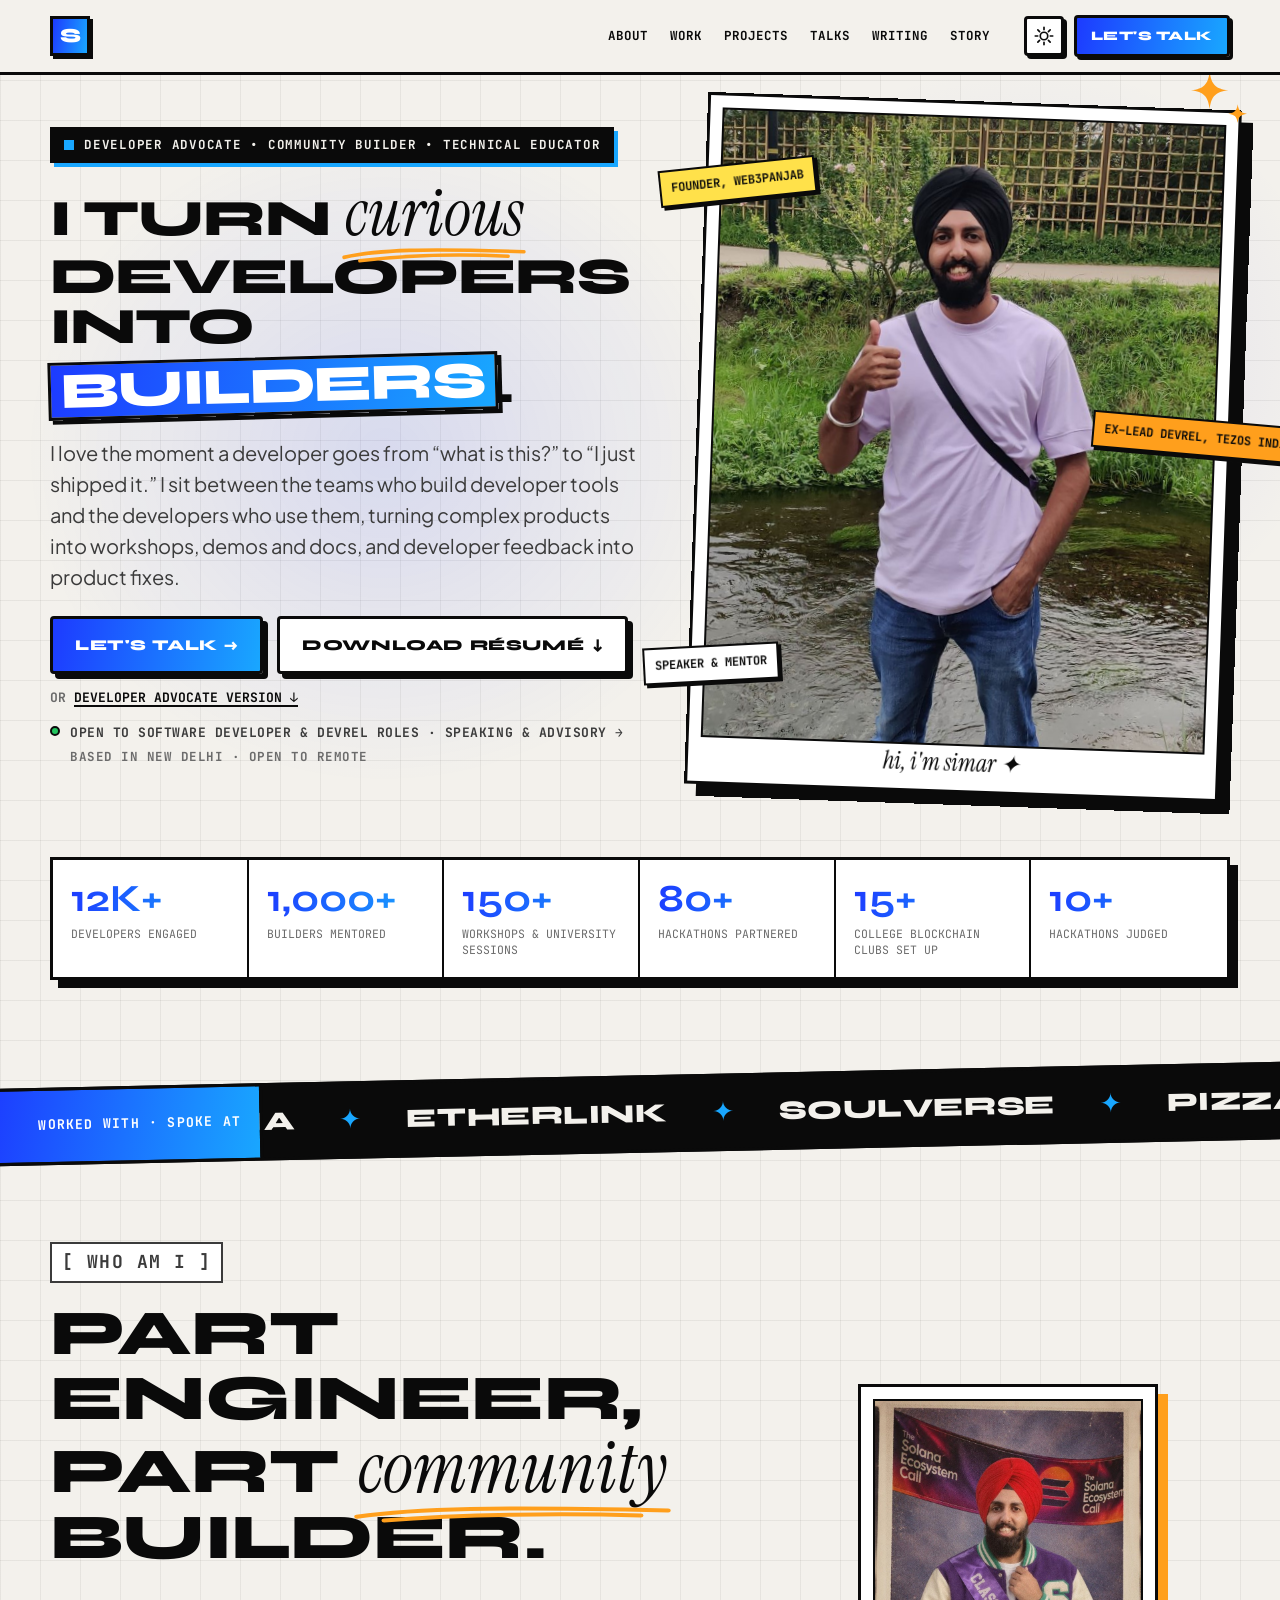
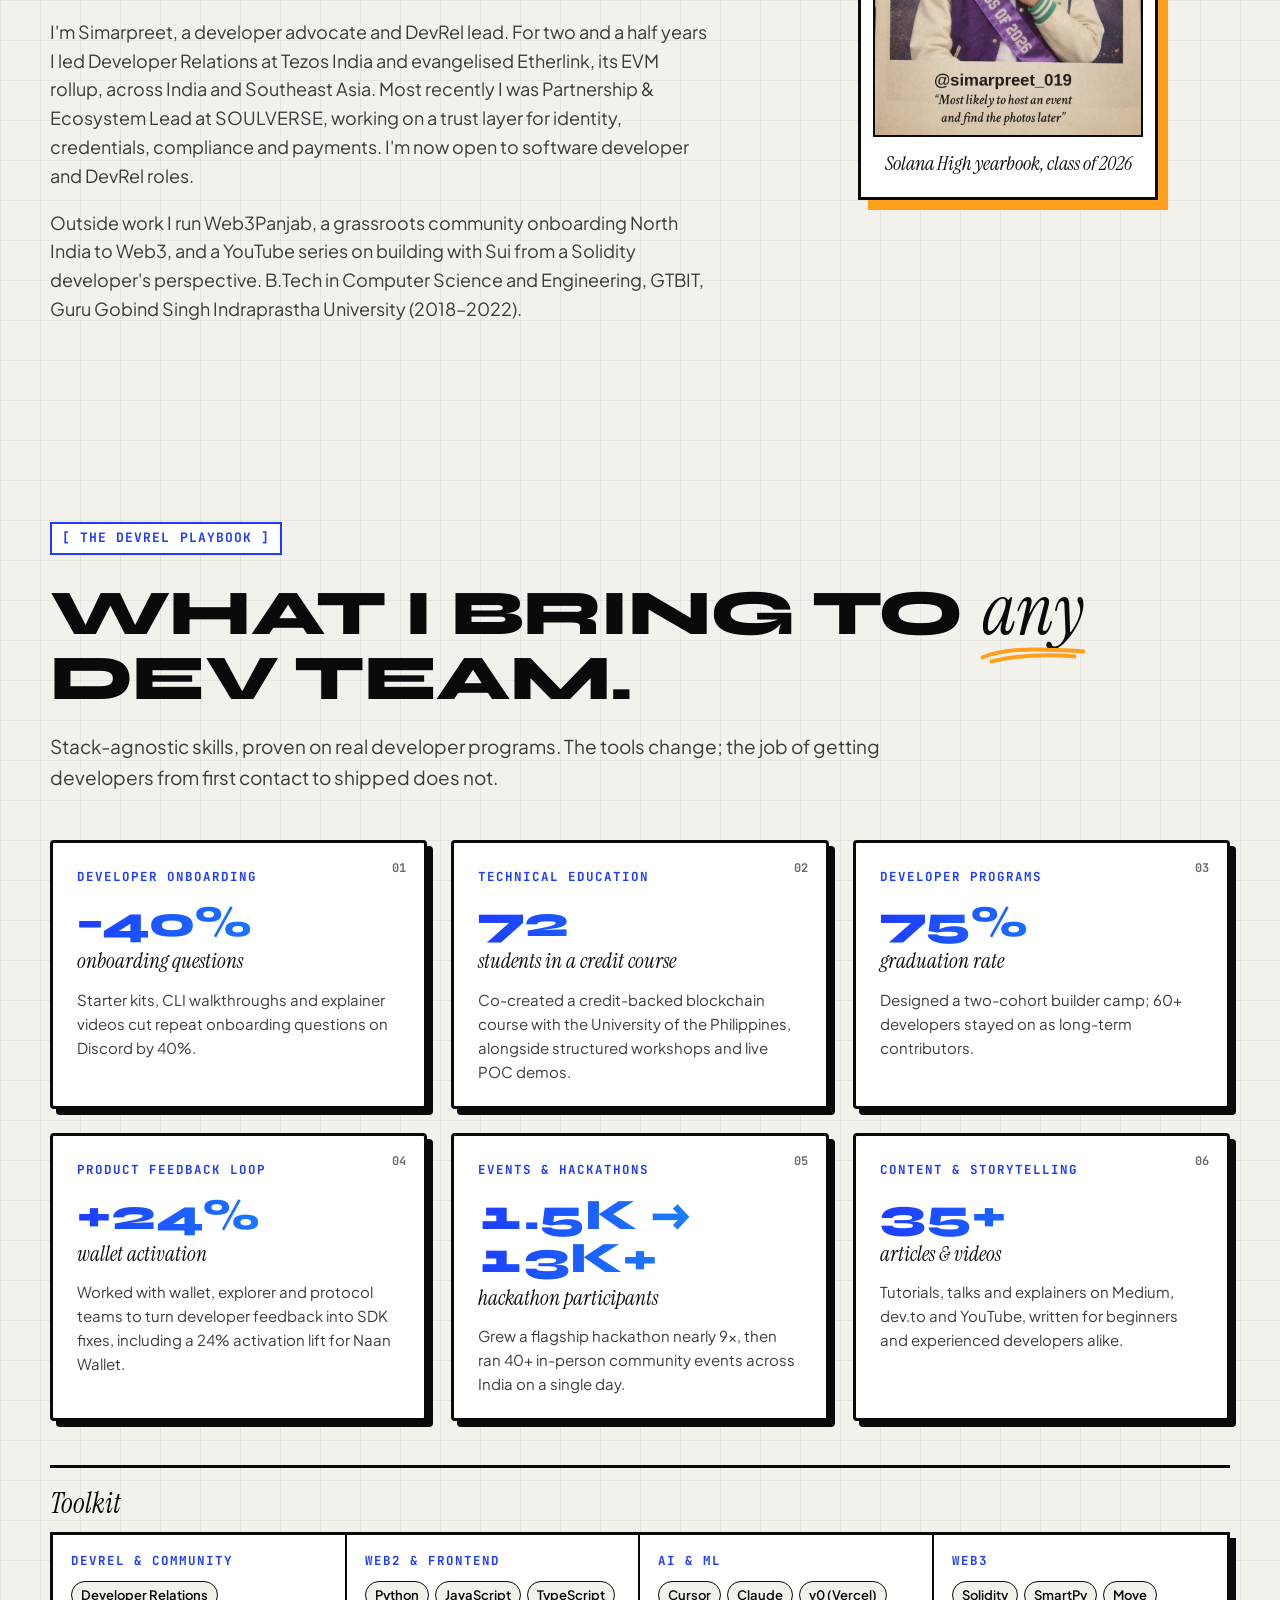
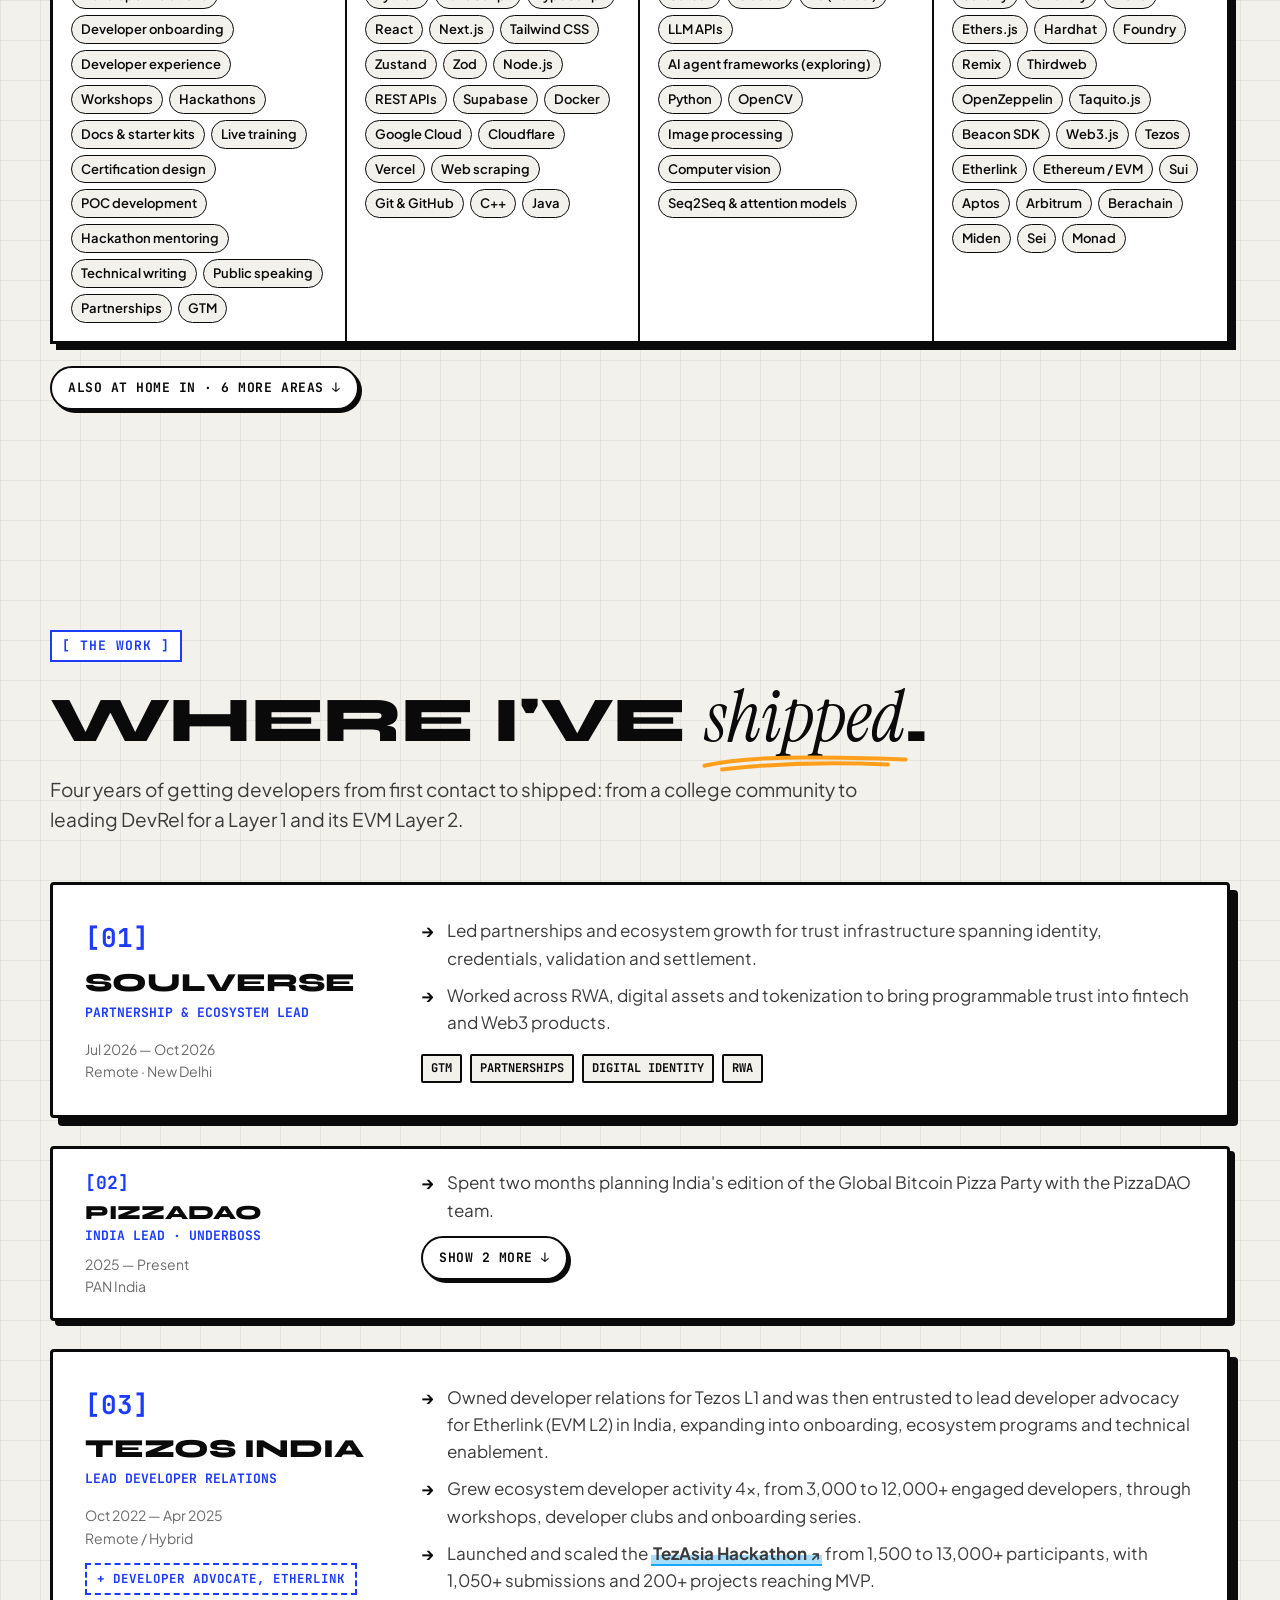
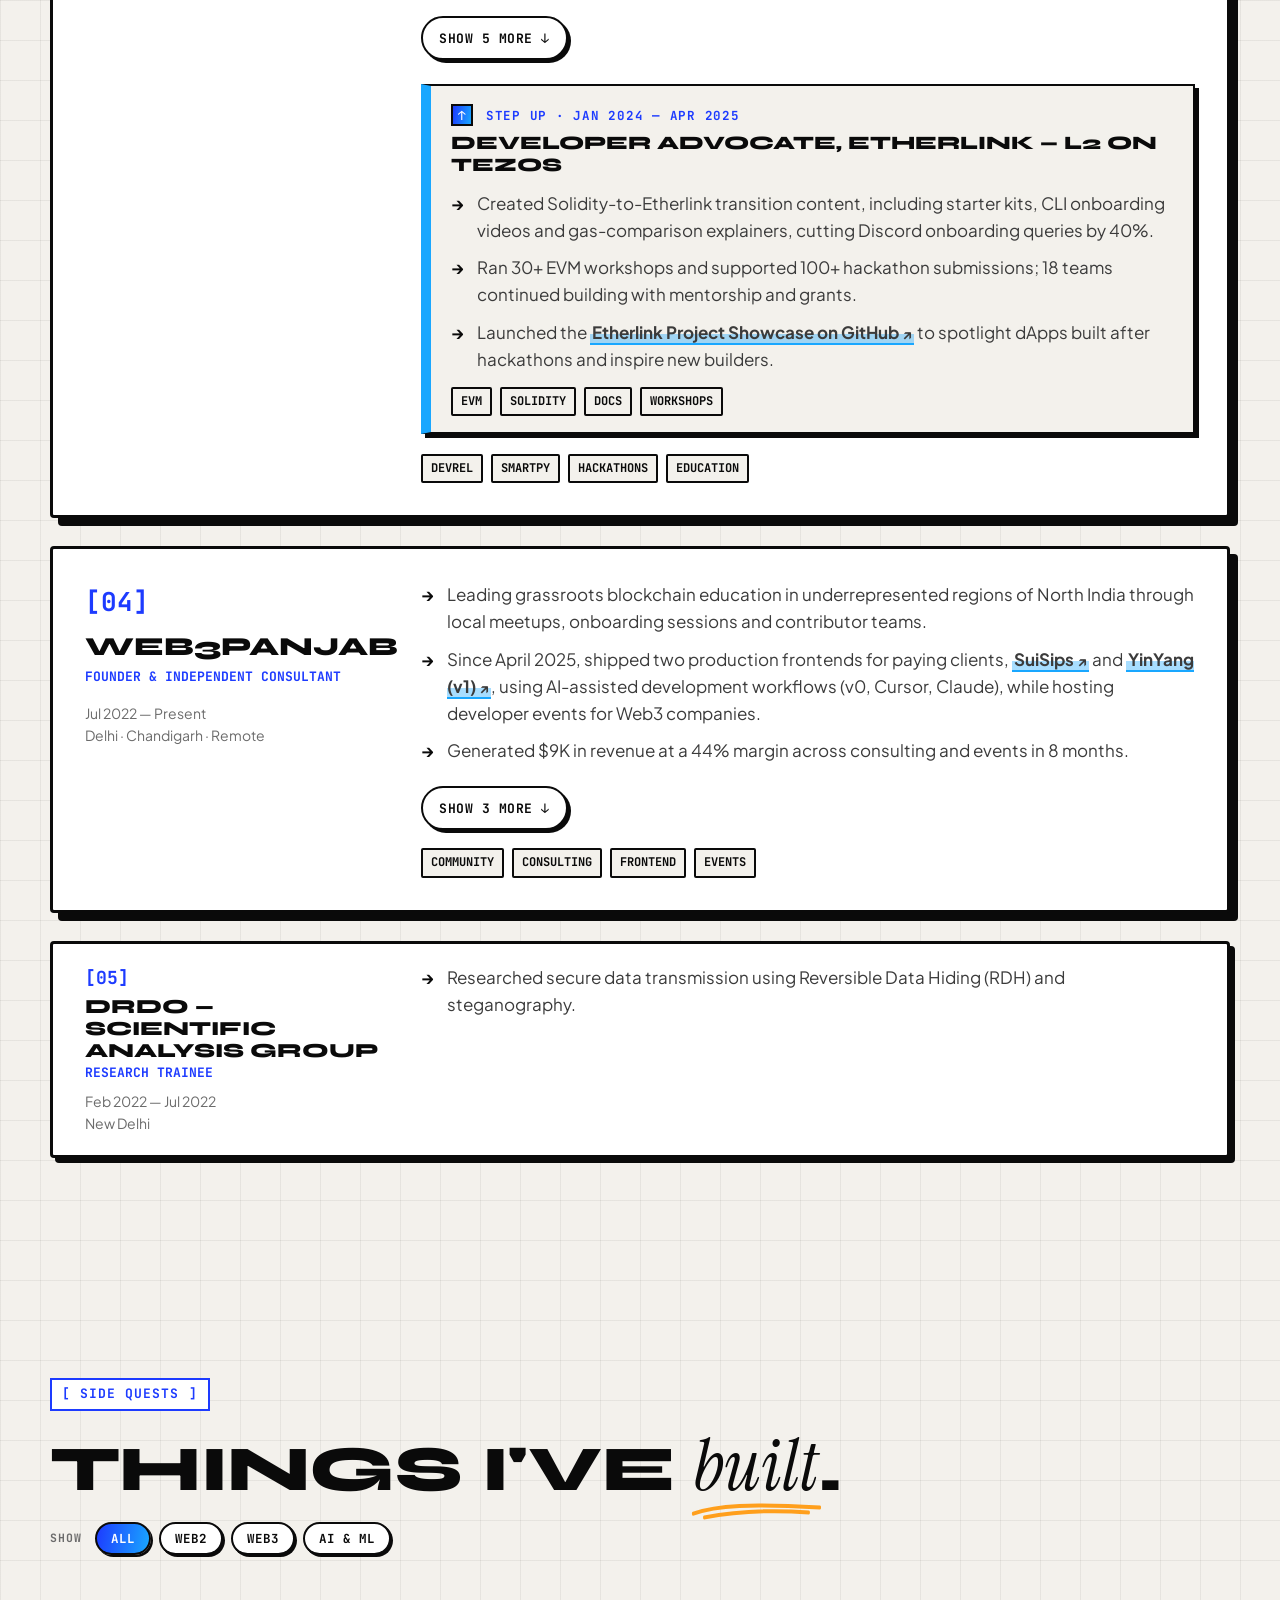
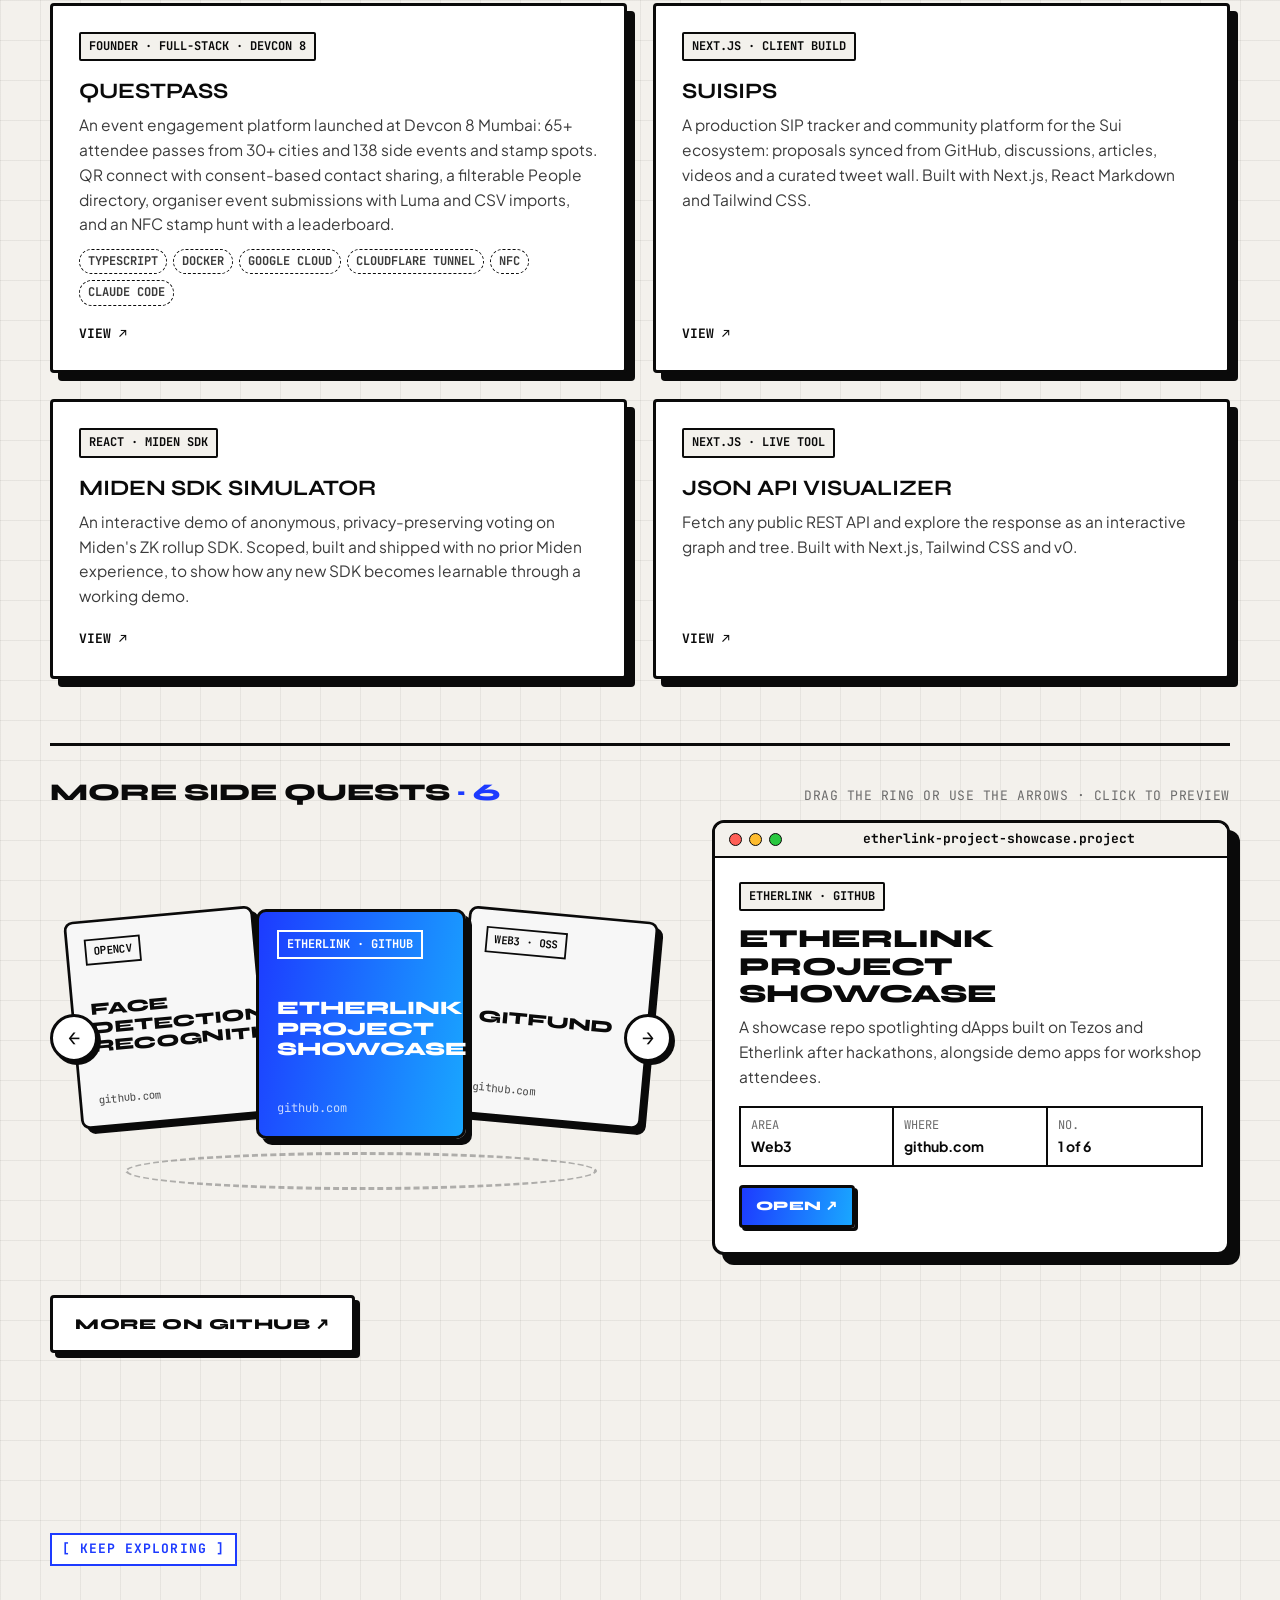
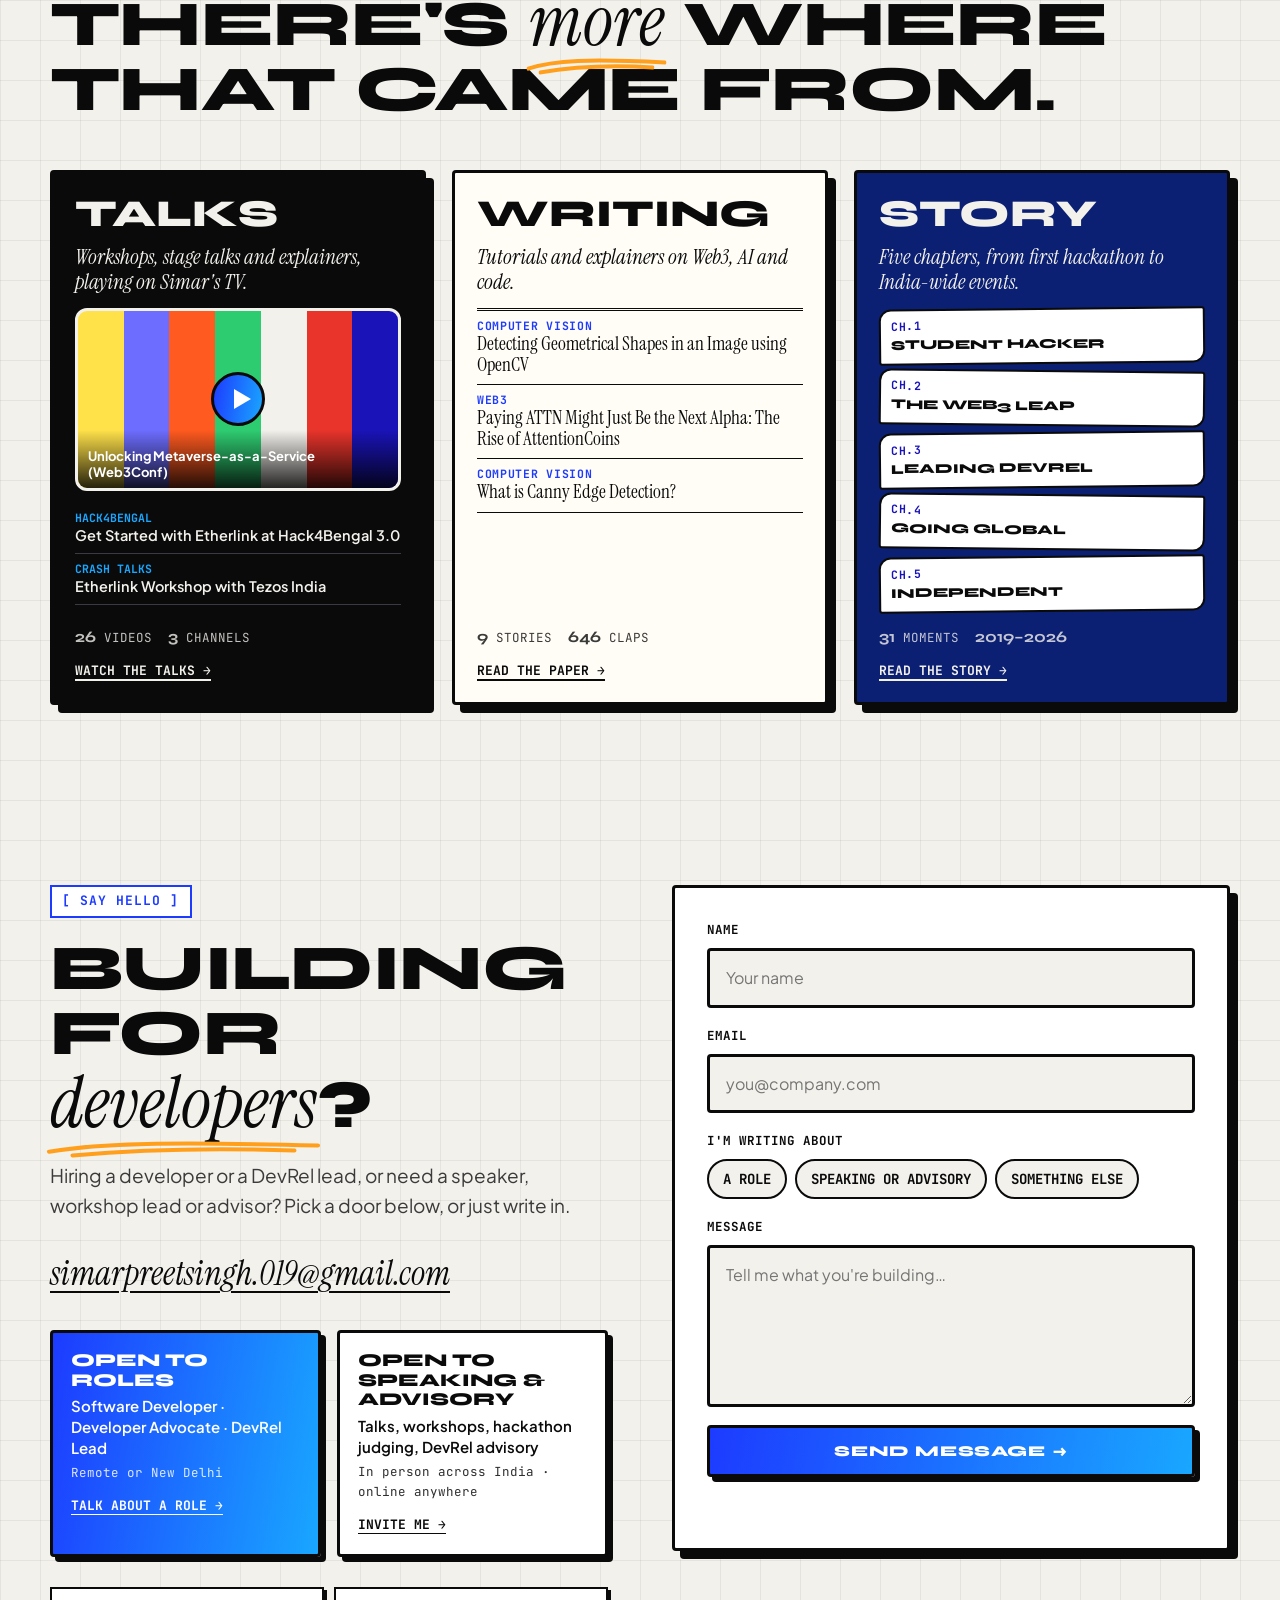
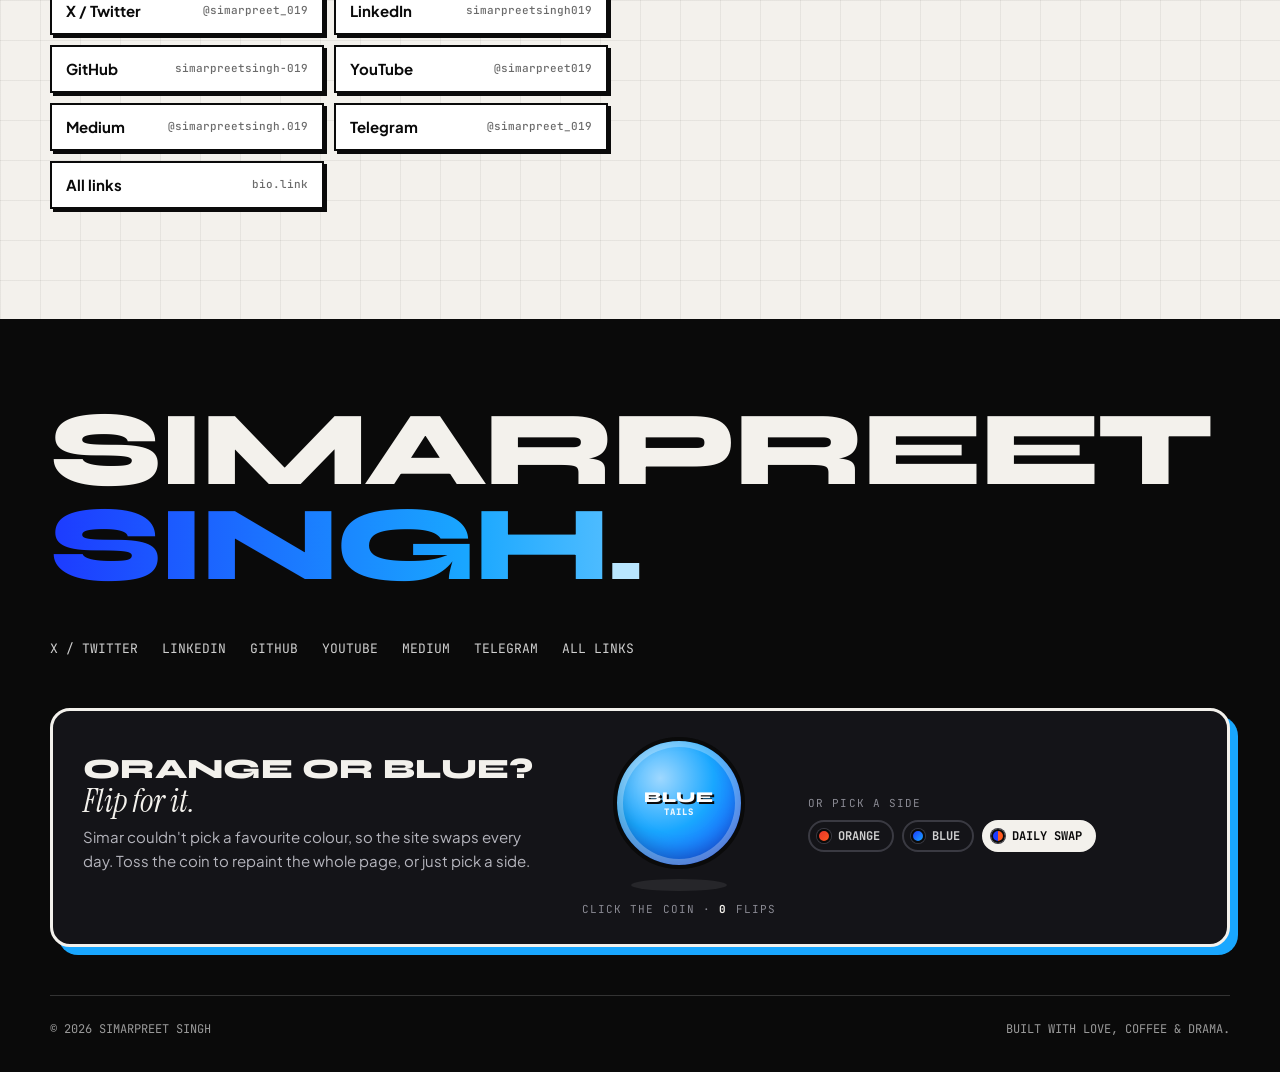
==== commit 0f367818: "New Solana High yearbook photo; software developer résumé as the main download QuestPass text and st" ====
--- a/index.html
+++ b/index.html
@@ -29,7 +29,7 @@
   <meta name="twitter:title" content="Simarpreet Singh — Developer Advocate &amp; DevRel Lead (Web2 &amp; Web3)" />
   <meta name="twitter:description" content="Simarpreet Singh is a developer advocate, developer relations lead, community builder and technical educator from New Delhi, India. 12K+ developers engaged, 1,000+ builders mentored, 150+ workshops. Partnerships, GTM and ecosystem growth across Web2, AI and Web3." />
   <meta name="twitter:image" content="https://simarpreetsingh-019.github.io/assets/img/og.jpg" />
-  <script type="application/ld+json">{"@context":"https://schema.org","@graph":[{"@type":"ProfilePage","@id":"https://simarpreetsingh-019.github.io/#page","url":"https://simarpreetsingh-019.github.io/","name":"Simarpreet Singh — Developer Advocate & DevRel Lead (Web2 & Web3)","description":"Simarpreet Singh is a developer advocate, developer relations lead, community builder and technical educator from New Delhi, India. 12K+ developers engaged, 1,000+ builders mentored, 150+ workshops. Partnerships, GTM and ecosystem growth across Web2, AI and Web3.","dateModified":"2026-11-11","mainEntity":{"@id":"https://simarpreetsingh-019.github.io/#person"},"inLanguage":"en"},{"@type":"Person","@id":"https://simarpreetsingh-019.github.io/#person","name":"Simarpreet Singh","alternateName":["Simar","simarpreet_019","simarpreetsingh019"],"url":"https://simarpreetsingh-019.github.io/","image":"https://simarpreetsingh-019.github.io/assets/img/portrait.jpg","email":"mailto:simarpreetsingh.019@gmail.com","jobTitle":"Developer Advocate","hasOccupation":[{"@type":"Occupation","name":"Developer Advocate"},{"@type":"Occupation","name":"Developer Relations (DevRel) Lead"},{"@type":"Occupation","name":"Software Developer"},{"@type":"Occupation","name":"Developer Evangelist"},{"@type":"Occupation","name":"Community Builder"},{"@type":"Occupation","name":"Technical Educator"},{"@type":"Occupation","name":"Partnerships & Ecosystem Lead"},{"@type":"Occupation","name":"Go-To-Market (GTM) Lead"}],"description":"Simarpreet Singh is a developer advocate, developer relations lead, community builder and technical educator from New Delhi, India. 12K+ developers engaged, 1,000+ builders mentored, 150+ workshops. Partnerships, GTM and ecosystem growth across Web2, AI and Web3.","address":{"@type":"PostalAddress","addressLocality":"New Delhi","addressCountry":"IN"},"knowsAbout":["developer advocate","developer relations","DevRel","developer evangelist","community builder","technical educator","developer experience","ecosystem lead","partnerships","GTM","hackathons","workshops","Web3","Web2","AI","Tezos","Etherlink","Sui","India","New Delhi","Web3 Punjab","Web3Panjab","Punjab","Developer Relations","Developer onboarding","Developer experience","Workshops","Hackathons","Docs & starter kits","Live training","Certification design","POC development","Hackathon mentoring","Technical writing","Public speaking","Partnerships","Python","JavaScript","TypeScript","React","Next.js","Tailwind CSS","Node.js","REST APIs","Supabase","Vercel","Web scraping","Git & GitHub","C++","Java","Cursor","Claude","v0 (Vercel)","LLM APIs","AI agent frameworks (exploring)","OpenCV","Image processing","Computer vision","Seq2Seq & attention models","Solidity"],"sameAs":["https://x.com/simarpreet_019","https://linkedin.com/in/simarpreetsingh019","https://github.com/simarpreetsingh-019","https://youtube.com/@simarpreet019","https://medium.com/@simarpreetsingh.019","https://t.me/simarpreet_019","https://bio.link/simarpreetsingh"],"alumniOf":{"@type":"CollegeOrUniversity","name":"Guru Tegh Bahadur Institute of Technology (GGSIP University)"}},{"@type":"WebSite","@id":"https://simarpreetsingh-019.github.io/#site","url":"https://simarpreetsingh-019.github.io/","name":"Simarpreet Singh","publisher":{"@id":"https://simarpreetsingh-019.github.io/#person"}}]}</script>
+  <script type="application/ld+json">{"@context":"https://schema.org","@graph":[{"@type":"ProfilePage","@id":"https://simarpreetsingh-019.github.io/#page","url":"https://simarpreetsingh-019.github.io/","name":"Simarpreet Singh — Developer Advocate & DevRel Lead (Web2 & Web3)","description":"Simarpreet Singh is a developer advocate, developer relations lead, community builder and technical educator from New Delhi, India. 12K+ developers engaged, 1,000+ builders mentored, 150+ workshops. Partnerships, GTM and ecosystem growth across Web2, AI and Web3.","dateModified":"2026-11-11","mainEntity":{"@id":"https://simarpreetsingh-019.github.io/#person"},"inLanguage":"en"},{"@type":"Person","@id":"https://simarpreetsingh-019.github.io/#person","name":"Simarpreet Singh","alternateName":["Simar","simarpreet_019","simarpreetsingh019"],"url":"https://simarpreetsingh-019.github.io/","image":"https://simarpreetsingh-019.github.io/assets/img/portrait.jpg","email":"mailto:simarpreetsingh.019@gmail.com","jobTitle":"Developer Advocate","hasOccupation":[{"@type":"Occupation","name":"Developer Advocate"},{"@type":"Occupation","name":"Developer Relations (DevRel) Lead"},{"@type":"Occupation","name":"Software Developer"},{"@type":"Occupation","name":"Developer Evangelist"},{"@type":"Occupation","name":"Community Builder"},{"@type":"Occupation","name":"Technical Educator"},{"@type":"Occupation","name":"Partnerships & Ecosystem Lead"},{"@type":"Occupation","name":"Go-To-Market (GTM) Lead"}],"description":"Simarpreet Singh is a developer advocate, developer relations lead, community builder and technical educator from New Delhi, India. 12K+ developers engaged, 1,000+ builders mentored, 150+ workshops. Partnerships, GTM and ecosystem growth across Web2, AI and Web3.","address":{"@type":"PostalAddress","addressLocality":"New Delhi","addressCountry":"IN"},"knowsAbout":["developer advocate","developer relations","DevRel","developer evangelist","community builder","technical educator","developer experience","ecosystem lead","partnerships","GTM","hackathons","workshops","Web3","Web2","AI","Tezos","Etherlink","Sui","India","New Delhi","Web3 Punjab","Web3Panjab","Punjab","Developer Relations","Developer onboarding","Developer experience","Workshops","Hackathons","Docs & starter kits","Live training","Certification design","POC development","Hackathon mentoring","Technical writing","Public speaking","Partnerships","Python","JavaScript","TypeScript","React","Next.js","Tailwind CSS","Zustand","Zod","Node.js","REST APIs","Supabase","Docker","Google Cloud","Cloudflare","Vercel","Web scraping","Git & GitHub","C++","Java","Cursor","Claude","v0 (Vercel)","LLM APIs","AI agent frameworks (exploring)"],"sameAs":["https://x.com/simarpreet_019","https://linkedin.com/in/simarpreetsingh019","https://github.com/simarpreetsingh-019","https://youtube.com/@simarpreet019","https://medium.com/@simarpreetsingh.019","https://t.me/simarpreet_019","https://bio.link/simarpreetsingh"],"alumniOf":{"@type":"CollegeOrUniversity","name":"Guru Tegh Bahadur Institute of Technology (GGSIP University)"}},{"@type":"WebSite","@id":"https://simarpreetsingh-019.github.io/#site","url":"https://simarpreetsingh-019.github.io/","name":"Simarpreet Singh","publisher":{"@id":"https://simarpreetsingh-019.github.io/#person"}}]}</script>
   <!-- SEO:END -->
   <meta name="referrer" content="strict-origin-when-cross-origin" />
   <meta name="theme-color" content="#F3F1EC" />
@@ -112,10 +112,10 @@
     <div class="marquee-wrap"><div class="marquee"><p class="marquee__label" data-fill="marqueeLabel">Worked with · spoke at</p><div class="marquee__track" data-fill="marquee"><span>Tezos India</span><span>Etherlink</span><span>SOULVERSE</span><span>PizzaDAO</span><span>GDG New Delhi</span><span>Web3Conf India</span><span>ETHIndia</span><span>ETHGlobal New Delhi</span><span>ETHTokyo</span><span>Hack4Bengal</span><span>University of the Philippines</span><span>Chandigarh University</span><span>DRDO</span></div></div></div>
 
     <section class="section section--tight" id="about" data-section="about"><div class="wrap pre"><h2>Part engineer, part community builder.</h2><p>I'm Simarpreet, a developer advocate and DevRel lead. For two and a half years I led Developer Relations at Tezos India and evangelised Etherlink, its EVM rollup, across India and Southeast Asia. Most recently I was Partnership &amp; Ecosystem Lead at SOULVERSE, working on a trust layer for identity, credentials, compliance and payments. I'm now open to software developer and DevRel roles.</p><p>Outside work I run Web3Panjab, a grassroots community onboarding North India to Web3, and a YouTube series on building with Sui from a Solidity developer's perspective. B.Tech in Computer Science and Engineering, GTBIT, Guru Gobind Singh Indraprastha University (2018–2022).</p></div></section>
-    <section class="section" id="playbook" data-section="playbook"><div class="wrap pre"><h2>What I bring to any dev team.</h2><p>Stack-agnostic skills, proven on real developer programs. The tools change; the job of getting developers from first contact to shipped does not.</p><ul><li><h3>Developer onboarding: −40% onboarding questions</h3><p>Starter kits, CLI walkthroughs and explainer videos cut repeat onboarding questions on Discord by 40%.</p></li><li><h3>Technical education: 72 students in a credit course</h3><p>Co-created a credit-backed blockchain course with the University of the Philippines, alongside structured workshops and live POC demos.</p></li><li><h3>Developer programs: 75% graduation rate</h3><p>Designed a two-cohort builder camp; 60+ developers stayed on as long-term contributors.</p></li><li><h3>Product feedback loop: +24% wallet activation</h3><p>Worked with wallet, explorer and protocol teams to turn developer feedback into SDK fixes, including a 24% activation lift for Naan Wallet.</p></li><li><h3>Events &amp; hackathons: 1.5K → 13K+ hackathon participants</h3><p>Grew a flagship hackathon nearly 9×, then ran 40+ in-person community events across India on a single day.</p></li><li><h3>Content &amp; storytelling: 35+ articles &amp; videos</h3><p>Tutorials, talks and explainers on Medium, dev.to and YouTube, written for beginners and experienced developers alike.</p></li></ul><h3>Toolkit</h3><p><strong>DevRel &amp; Community:</strong> Developer Relations, Developer onboarding, Developer experience, Workshops, Hackathons, Docs &amp; starter kits, Live training, Certification design, POC development, Hackathon mentoring, Technical writing, Public speaking, Partnerships, GTM</p><p><strong>Web2 &amp; Frontend:</strong> Python, JavaScript, TypeScript, React, Next.js, Tailwind CSS, Node.js, REST APIs, Supabase, Vercel, Web scraping, Git &amp; GitHub, C++, Java</p><p><strong>AI &amp; ML:</strong> Cursor, Claude, v0 (Vercel), LLM APIs, AI agent frameworks (exploring), Python, OpenCV, Image processing, Computer vision, Seq2Seq &amp; attention models</p><p><strong>Web3:</strong> Solidity, SmartPy, Move, Ethers.js, Hardhat, Foundry, Remix, Thirdweb, OpenZeppelin, Taquito.js, Beacon SDK, Web3.js, Tezos, Etherlink, Ethereum / EVM, Sui, Aptos, Arbitrum, Berachain, Miden, Sei, Monad</p><h3>Also at home in</h3><ul><li><strong>Google developer communities</strong>: GDG DevFest New Delhi speaker · Outreach head, Google Developer Student Club (GTBIT)</li><li><strong>Open source</strong>: Linux Foundation travel scholarship to Open Source Summit · GirlScript Winter of Code · Top-25 at Contributor's Hack</li><li><strong>AI &amp; computer vision</strong>: OpenCV projects and articles · Seq2Seq translator · co-hosted AI After Hours with Hyperbolic</li><li><strong>Frontend &amp; APIs</strong>: React and Next.js prototypes · OverWatch TS template · SDK and wallet integrations</li><li><strong>AI-assisted building</strong>: Shipped two production frontends for paying clients with v0, Cursor and Claude</li><li><strong>Research</strong>: Secure data transmission with reversible data hiding and steganography at DRDO</li></ul></div></section>
+    <section class="section" id="playbook" data-section="playbook"><div class="wrap pre"><h2>What I bring to any dev team.</h2><p>Stack-agnostic skills, proven on real developer programs. The tools change; the job of getting developers from first contact to shipped does not.</p><ul><li><h3>Developer onboarding: −40% onboarding questions</h3><p>Starter kits, CLI walkthroughs and explainer videos cut repeat onboarding questions on Discord by 40%.</p></li><li><h3>Technical education: 72 students in a credit course</h3><p>Co-created a credit-backed blockchain course with the University of the Philippines, alongside structured workshops and live POC demos.</p></li><li><h3>Developer programs: 75% graduation rate</h3><p>Designed a two-cohort builder camp; 60+ developers stayed on as long-term contributors.</p></li><li><h3>Product feedback loop: +24% wallet activation</h3><p>Worked with wallet, explorer and protocol teams to turn developer feedback into SDK fixes, including a 24% activation lift for Naan Wallet.</p></li><li><h3>Events &amp; hackathons: 1.5K → 13K+ hackathon participants</h3><p>Grew a flagship hackathon nearly 9×, then ran 40+ in-person community events across India on a single day.</p></li><li><h3>Content &amp; storytelling: 35+ articles &amp; videos</h3><p>Tutorials, talks and explainers on Medium, dev.to and YouTube, written for beginners and experienced developers alike.</p></li></ul><h3>Toolkit</h3><p><strong>DevRel &amp; Community:</strong> Developer Relations, Developer onboarding, Developer experience, Workshops, Hackathons, Docs &amp; starter kits, Live training, Certification design, POC development, Hackathon mentoring, Technical writing, Public speaking, Partnerships, GTM</p><p><strong>Web2 &amp; Frontend:</strong> Python, JavaScript, TypeScript, React, Next.js, Tailwind CSS, Zustand, Zod, Node.js, REST APIs, Supabase, Docker, Google Cloud, Cloudflare, Vercel, Web scraping, Git &amp; GitHub, C++, Java</p><p><strong>AI &amp; ML:</strong> Cursor, Claude, v0 (Vercel), LLM APIs, AI agent frameworks (exploring), Python, OpenCV, Image processing, Computer vision, Seq2Seq &amp; attention models</p><p><strong>Web3:</strong> Solidity, SmartPy, Move, Ethers.js, Hardhat, Foundry, Remix, Thirdweb, OpenZeppelin, Taquito.js, Beacon SDK, Web3.js, Tezos, Etherlink, Ethereum / EVM, Sui, Aptos, Arbitrum, Berachain, Miden, Sei, Monad</p><h3>Also at home in</h3><ul><li><strong>Google developer communities</strong>: GDG DevFest New Delhi speaker · Outreach head, Google Developer Student Club (GTBIT)</li><li><strong>Open source</strong>: Linux Foundation travel scholarship to Open Source Summit · GirlScript Winter of Code · Top-25 at Contributor's Hack</li><li><strong>AI &amp; computer vision</strong>: OpenCV projects and articles · Seq2Seq translator · co-hosted AI After Hours with Hyperbolic</li><li><strong>Frontend &amp; APIs</strong>: React and Next.js prototypes · OverWatch TS template · SDK and wallet integrations</li><li><strong>AI-assisted building</strong>: Shipped two production frontends for paying clients with v0, Cursor and Claude</li><li><strong>Research</strong>: Secure data transmission with reversible data hiding and steganography at DRDO</li></ul></div></section>
     <section class="section" id="work" data-section="experience"><div class="wrap pre"><h2>Work experience</h2><p>Four years of getting developers from first contact to shipped: from a college community to leading DevRel for a Layer 1 and its EVM Layer 2.</p><article><h3>Partnership &amp; Ecosystem Lead, SOULVERSE</h3><p>Jul 2026 — Oct 2026 · Remote · New Delhi</p><ul><li>Led partnerships and ecosystem growth for trust infrastructure spanning identity, credentials, validation and settlement.</li><li>Worked across RWA, digital assets and tokenization to bring programmable trust into fintech and Web3 products.</li></ul></article><article><h3>India Lead · Underboss, PizzaDAO</h3><p>2025 — Present · PAN India</p><ul><li>Spent two months planning India's edition of the Global Bitcoin Pizza Party with the PizzaDAO team.</li><li>Managed and hosted 40+ in-person events across India for Bitcoin Pizza Day, all running at the same time on the same day.</li><li>Co-hosted EVVM &amp; PizzaDAO's community party during ETHGlobal New Delhi and helped execute its Delhi event.</li></ul></article><article><h3>Lead Developer Relations, Tezos India</h3><p>Oct 2022 — Apr 2025 · Remote / Hybrid</p><ul><li>Owned developer relations for Tezos L1 and was then entrusted to lead developer advocacy for Etherlink (EVM L2) in India, expanding into onboarding, ecosystem programs and technical enablement.</li><li>Grew ecosystem developer activity 4×, from 3,000 to 12,000+ engaged developers, through workshops, developer clubs and onboarding series.</li><li>Launched and scaled the <a href="https://unstop.com/competitions/tezasia-hackathon-30-tezos-india-695650">TezAsia Hackathon</a> from 1,500 to 13,000+ participants, with 1,050+ submissions and 200+ projects reaching MVP.</li><li>Led 150+ workshops and university programs across India and Southeast Asia, mentoring 1,000+ builders and driving a 26% increase in first-time smart-contract deployers. Many sessions are <a href="https://www.youtube.com/playlist?list=PLNO985wwQsV5BMBRIO4ZHddWqkjQfSqxG">recorded in this playlist</a>.</li><li>Ran flagship enablement programs (TezConnect, TezDay and <a href="https://code8tezos-ruby.vercel.app/">Tezos BuilderCamp</a>, 2 cohorts with a 75% graduation rate) with certification-style learning tracks, architecture reviews and live POC demos for startups, universities and 80+ hackathon partners; helped introduce the <a href="https://medium.com/tezos-india-foundation/tezos-india-guild-fostering-collaboration-and-innovation-80ab37792598">Tezos Guilds model</a> with 20+ community leads.</li><li>Built production-grade dApps and reusable React templates for SDK demos (React, Ethers.js, Solidity, SmartPy), showing EVM compatibility, wallet authentication and contract-interaction patterns.</li><li>Worked with wallet, explorer and protocol teams to improve SDK usability, including a 24% activation lift for Naan Wallet; open-source <a href="https://github.com/simarpreetsingh-019/TIProjects">starter kits</a> and public content increased new project creation by 15%.</li><li>Co-created a credit-based blockchain curriculum with the University of the Philippines.</li></ul></article><article><h3>Developer Advocate, Etherlink — L2 on Tezos</h3><p>Jan 2024 — Apr 2025 · Remote / Hybrid</p><ul><li>Created Solidity-to-Etherlink transition content, including starter kits, CLI onboarding videos and gas-comparison explainers, cutting Discord onboarding queries by 40%.</li><li>Ran 30+ EVM workshops and supported 100+ hackathon submissions; 18 teams continued building with mentorship and grants.</li><li>Launched the <a href="https://github.com/simarpreetsingh-019/TIProjects">Etherlink Project Showcase on GitHub</a> to spotlight dApps built after hackathons and inspire new builders.</li></ul></article><article><h3>Founder &amp; Independent Consultant, Web3Panjab</h3><p>Jul 2022 — Present · Delhi · Chandigarh · Remote</p><ul><li>Leading grassroots blockchain education in underrepresented regions of North India through local meetups, onboarding sessions and contributor teams.</li><li>Since April 2025, shipped two production frontends for paying clients, <a href="https://suisips.com">SuiSips</a> and <a href="http://app.yinyang.bet">YinYang (v1)</a>, using AI-assisted development workflows (v0, Cursor, Claude), while hosting developer events for Web3 companies.</li><li>Generated $9K in revenue at a 44% margin across consulting and events in 8 months.</li><li>Lead host and program manager for a 40+ event PAN-India developer networking series in May 2026, with a $20K+ budget.</li><li>Built an independent, developer-focused YouTube series testing new tools on Sui through <a href="https://youtu.be/u3LAXnwkj4A">hands-on tutorials</a>.</li><li>Co-hosted events such as AI After Hours with Hyperbolic, and advised 7+ companies on PAN-India tours and incubation onboarding.</li></ul></article><article><h3>Research Trainee, DRDO — Scientific Analysis Group</h3><p>Feb 2022 — Jul 2022 · New Delhi</p><ul><li>Researched secure data transmission using Reversible Data Hiding (RDH) and steganography.</li></ul></article></div></section>
     <section class="section section--tight" id="testimonials" data-section="testimonials"></section>
-    <section class="section" id="projects" data-section="projects"><div class="wrap pre"><h2>Projects</h2><ul><li><h3><a href="https://questpass.live">QuestPass</a></h3><p>Community app · Devcon 8. A side-quest companion for Devcon 8 in Mumbai: pin a digital boarding pass, find people flying in from your city, browse and submit side events, swap contacts by QR and collect NFC stamps around the city. Powered by Web3Panjab. Built with: Cloudflare, QR codes, NFC stamps, Animated GIFs, vCard / CSV export, Claude.</p></li><li><h3><a href="https://suisips.com">SuiSips</a></h3><p>Next.js · Client build. A production SIP tracker and community platform for the Sui ecosystem: proposals synced from GitHub, discussions, articles, videos and a curated tweet wall. Built with Next.js, React Markdown and Tailwind CSS.</p></li><li><h3><a href="https://sim-miden-demo-main.vercel.app/">Miden SDK Simulator</a></h3><p>React · Miden SDK. An interactive demo of anonymous, privacy-preserving voting on Miden's ZK rollup SDK. Scoped, built and shipped with no prior Miden experience, to show how any new SDK becomes learnable through a working demo.</p></li><li><h3><a href="https://json-visual.vercel.app">JSON API Visualizer</a></h3><p>Next.js · Live tool. Fetch any public REST API and explore the response as an interactive graph and tree. Built with Next.js, Tailwind CSS and v0.</p></li><li><h3><a href="https://github.com/simarpreetsingh-019/TIProjects">Etherlink Project Showcase</a></h3><p>Etherlink · GitHub. A showcase repo spotlighting dApps built on Tezos and Etherlink after hackathons, alongside demo apps for workshop attendees.</p></li><li><h3><a href="https://github.com/simarpreetsingh-019/TIProjects/tree/main/Gitfund">Gitfund</a></h3><p>Web3 · OSS. Auto-pays open-source contributors for merged PRs using programmable smart-contract logic.</p></li><li><h3><a href="https://github.com/simarpreetsingh-019/overwatch/tree/main">OverWatch TS</a></h3><p>Open source. Built the initial example template for overwatch-ts, a lightweight state-management library for Next.js.</p></li><li><h3><a href="https://web3panjab.github.io/SolanaHHDilli/">Virtual Tweet Gallery</a></h3><p>Community tool. The W3EventGallery bot collects event tweets into a shared gallery of memories.</p></li><li><h3><a href="https://github.com/soumyajit4419/YouthIcon">German → English Translator</a></h3><p>ML. A Seq2Seq-with-attention tutorial implementation for German-to-English translation.</p></li><li><h3><a href="https://github.com/simarpreetsingh-019/face-recognition--girlscript-jaipur-project-">Face Detection &amp; Recognition</a></h3><p>OpenCV. Haar-cascade face and eye detection that can also save and recognise faces by name.</p></li></ul></div></section>
+    <section class="section" id="projects" data-section="projects"><div class="wrap pre"><h2>Projects</h2><ul><li><h3><a href="https://questpass.live">QuestPass</a></h3><p>Founder · full-stack · Devcon 8. An event engagement platform launched at Devcon 8 Mumbai: 65+ attendee passes from 30+ cities and 138 side events and stamp spots. QR connect with consent-based contact sharing, a filterable People directory, organiser event submissions with Luma and CSV imports, and an NFC stamp hunt with a leaderboard. Built with: TypeScript, Docker, Google Cloud, Cloudflare Tunnel, NFC, Claude Code.</p></li><li><h3><a href="https://suisips.com">SuiSips</a></h3><p>Next.js · Client build. A production SIP tracker and community platform for the Sui ecosystem: proposals synced from GitHub, discussions, articles, videos and a curated tweet wall. Built with Next.js, React Markdown and Tailwind CSS.</p></li><li><h3><a href="https://sim-miden-demo-main.vercel.app/">Miden SDK Simulator</a></h3><p>React · Miden SDK. An interactive demo of anonymous, privacy-preserving voting on Miden's ZK rollup SDK. Scoped, built and shipped with no prior Miden experience, to show how any new SDK becomes learnable through a working demo.</p></li><li><h3><a href="https://json-visual.vercel.app">JSON API Visualizer</a></h3><p>Next.js · Live tool. Fetch any public REST API and explore the response as an interactive graph and tree. Built with Next.js, Tailwind CSS and v0.</p></li><li><h3><a href="https://github.com/simarpreetsingh-019/TIProjects">Etherlink Project Showcase</a></h3><p>Etherlink · GitHub. A showcase repo spotlighting dApps built on Tezos and Etherlink after hackathons, alongside demo apps for workshop attendees.</p></li><li><h3><a href="https://github.com/simarpreetsingh-019/TIProjects/tree/main/Gitfund">Gitfund</a></h3><p>Web3 · OSS. Auto-pays open-source contributors for merged PRs using programmable smart-contract logic.</p></li><li><h3><a href="https://github.com/simarpreetsingh-019/overwatch/tree/main">OverWatch TS</a></h3><p>Open source. Built the initial example template for overwatch-ts, a lightweight state-management library for Next.js.</p></li><li><h3><a href="https://web3panjab.github.io/SolanaHHDilli/">Virtual Tweet Gallery</a></h3><p>Community tool. The W3EventGallery bot collects event tweets into a shared gallery of memories.</p></li><li><h3><a href="https://github.com/soumyajit4419/YouthIcon">German → English Translator</a></h3><p>ML. A Seq2Seq-with-attention tutorial implementation for German-to-English translation.</p></li><li><h3><a href="https://github.com/simarpreetsingh-019/face-recognition--girlscript-jaipur-project-">Face Detection &amp; Recognition</a></h3><p>OpenCV. Haar-cascade face and eye detection that can also save and recognise faces by name.</p></li></ul></div></section>
     <section class="section section--tight" id="explore" data-section="explore"><div class="wrap pre"><h2>More on other pages</h2><ul><li><a href="talks/">Talks</a>: Workshops, stage talks and explainers, playing on Simar's TV.</li><li><a href="writing/">Writing</a>: Tutorials and explainers on Web3, AI and code.</li><li><a href="story/">Story</a>: Five chapters, from first hackathon to India-wide events.</li></ul></div></section>
 
     <!-- CONTACT -->
--- a/styles.css
+++ b/styles.css
@@ -1127,3 +1127,5 @@
 .stack li { font-family: var(--f-mono); font-size: 12px; font-weight: 700; text-transform: uppercase; padding: 2px 8px; border: 1.5px dashed var(--ink); border-radius: 999px; color: var(--ink-soft); }
 .ql__body .stack { margin: -6px 0 16px; }
 @media (max-width: 600px) { .stack li { font-size: 12.5px; } }
+/* About photo: show the whole yearbook picture */
+.polaroid img { aspect-ratio: 4 / 5; }
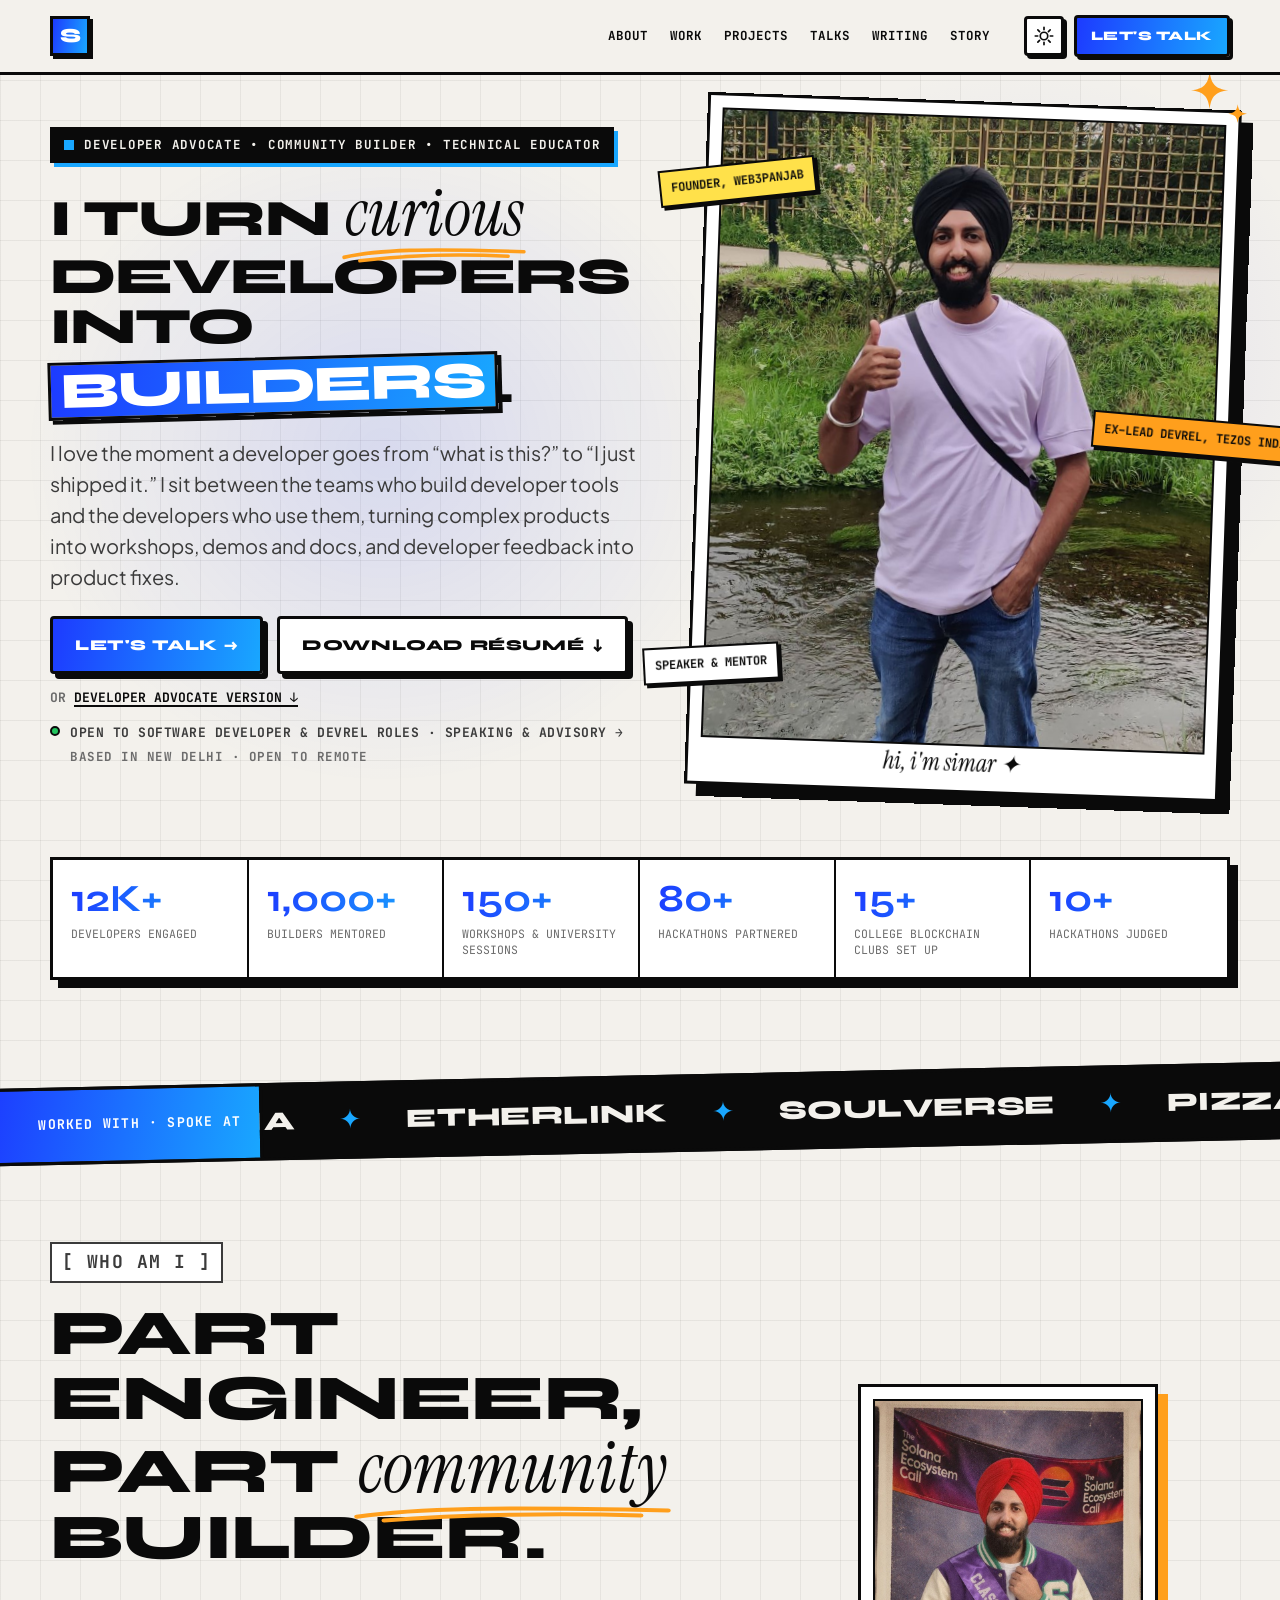
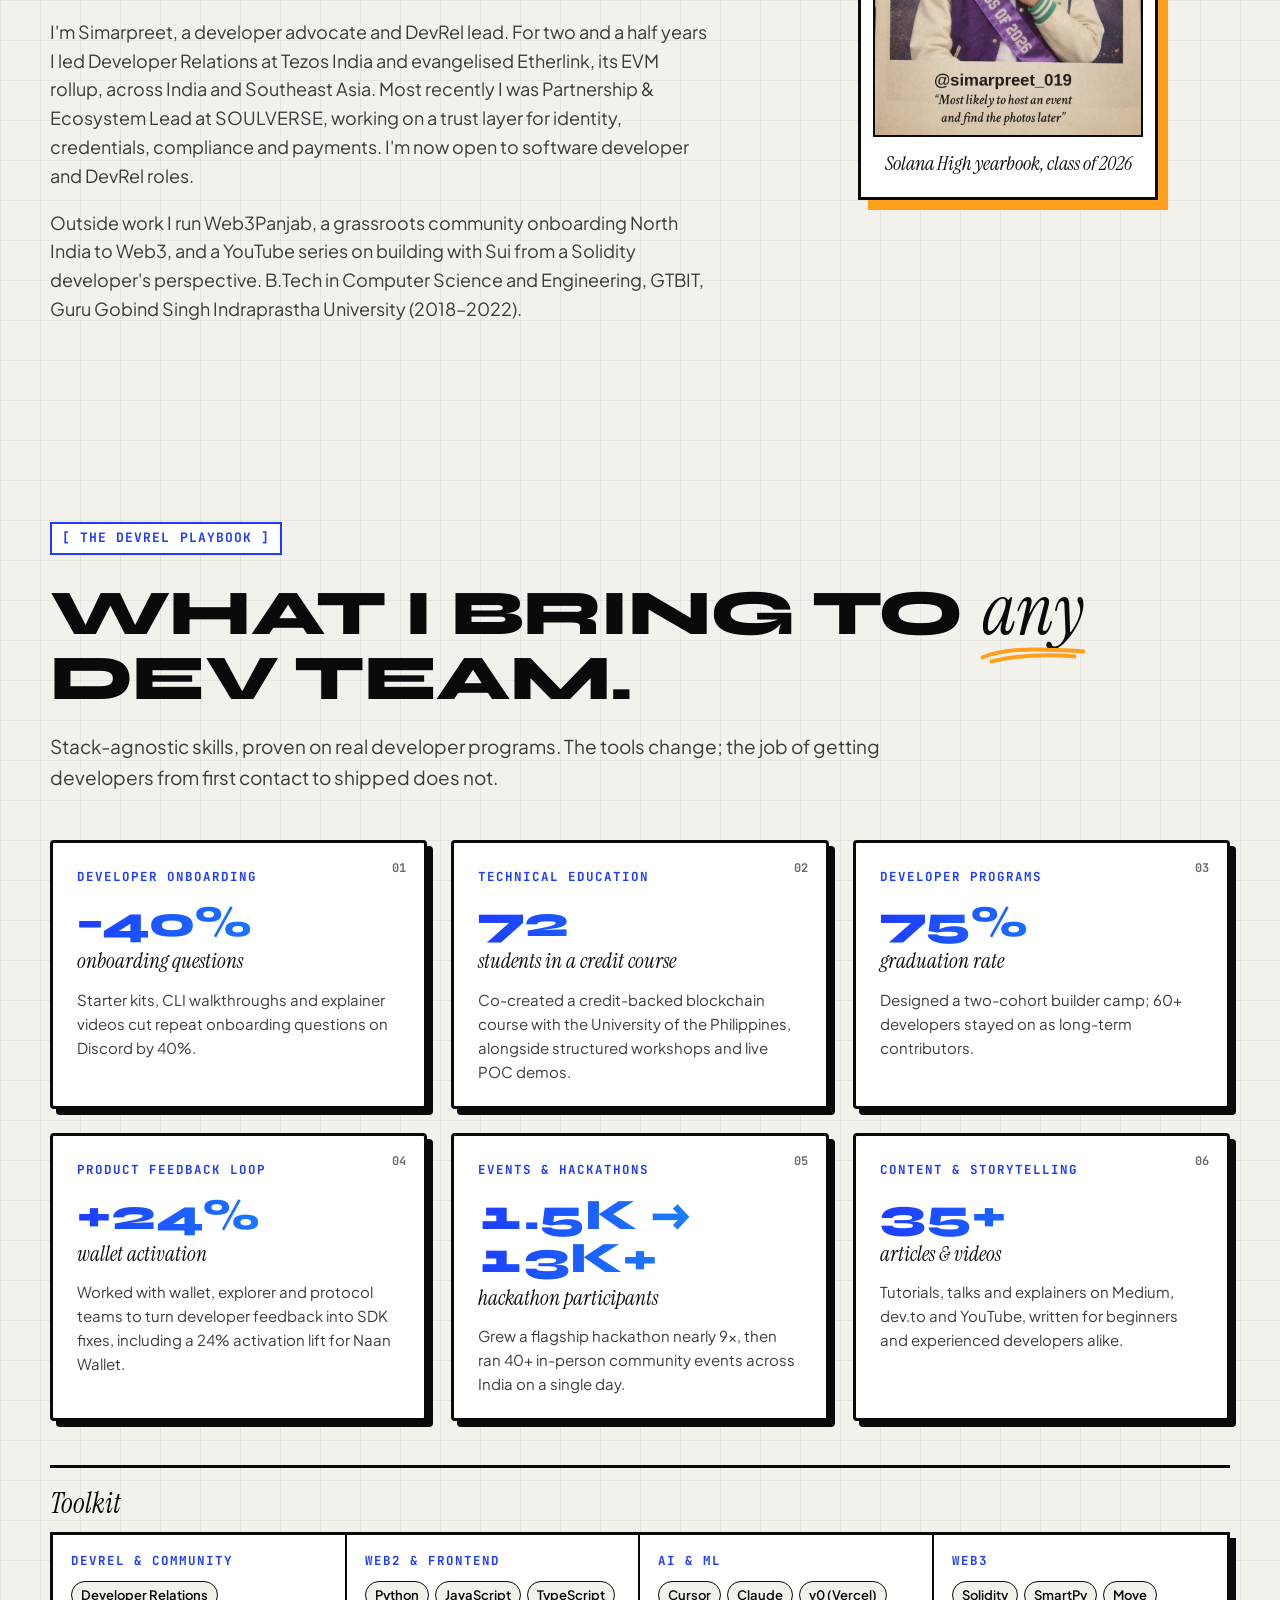
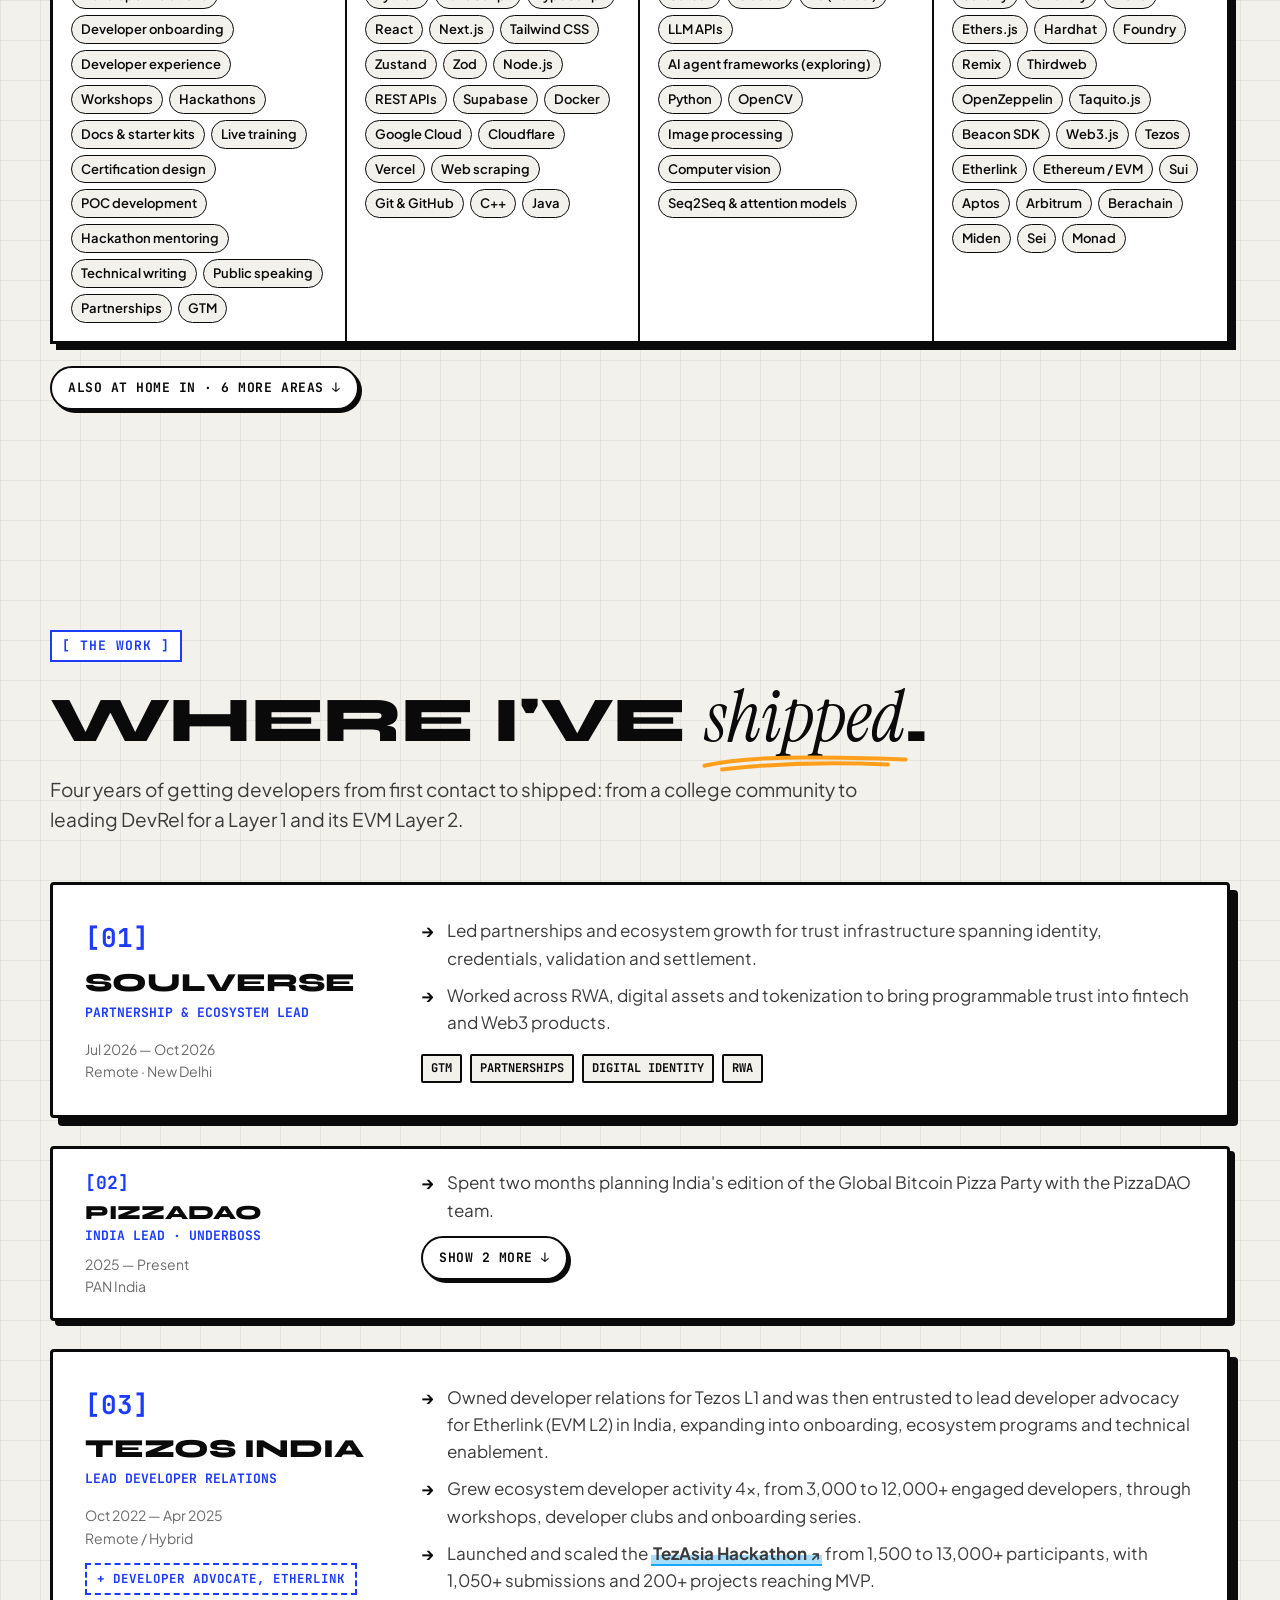
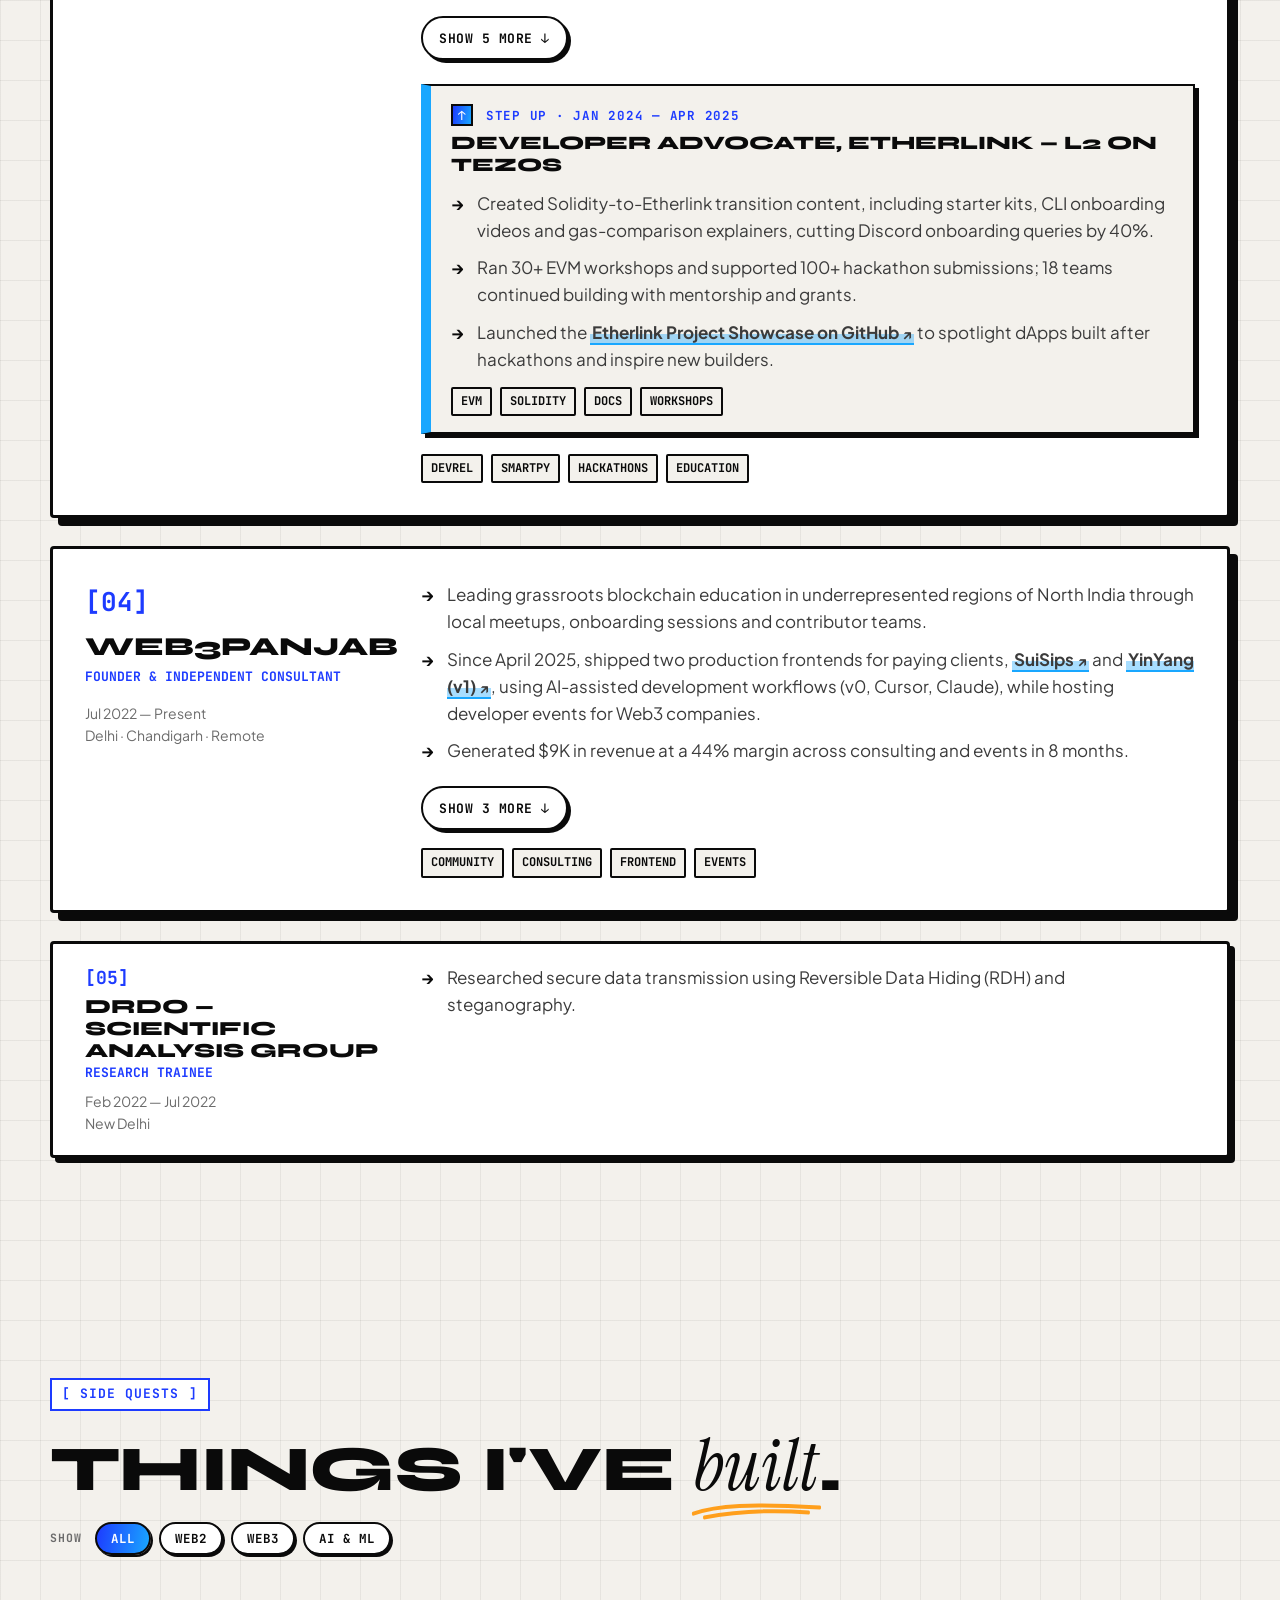
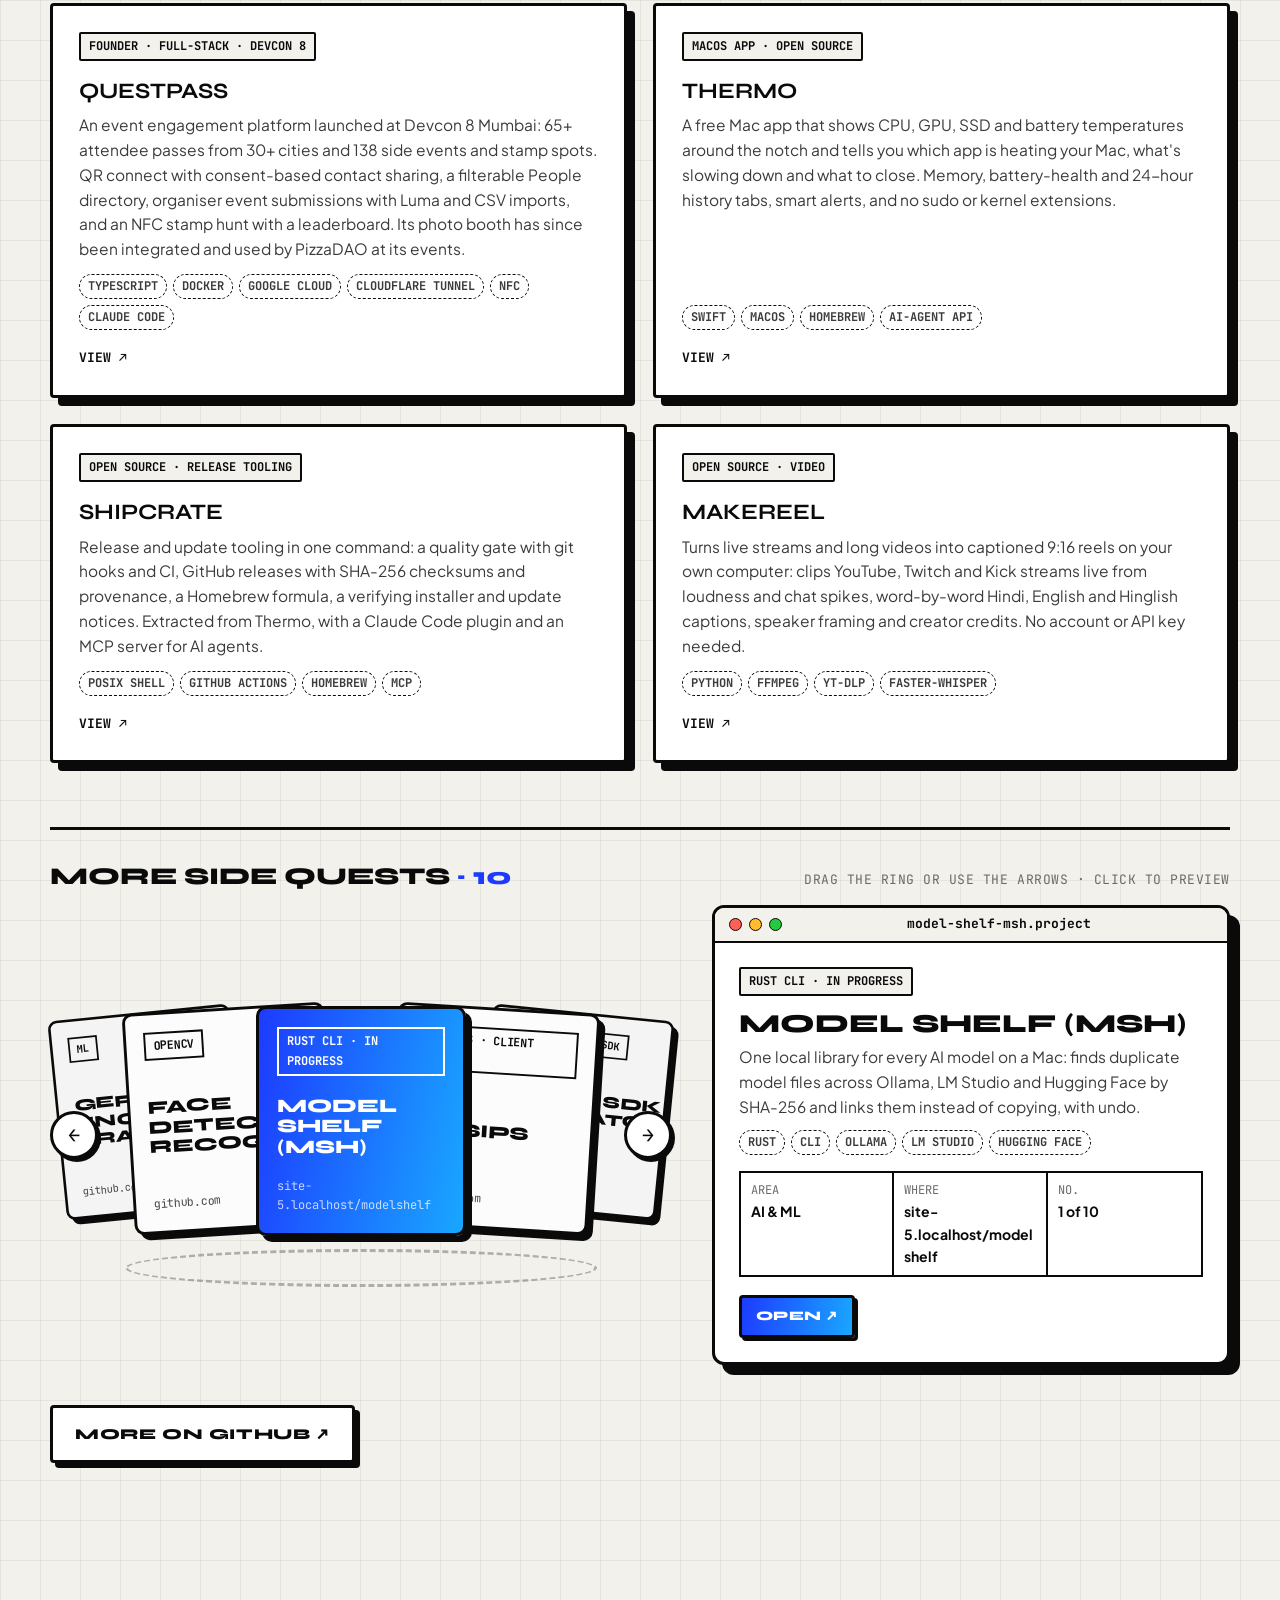
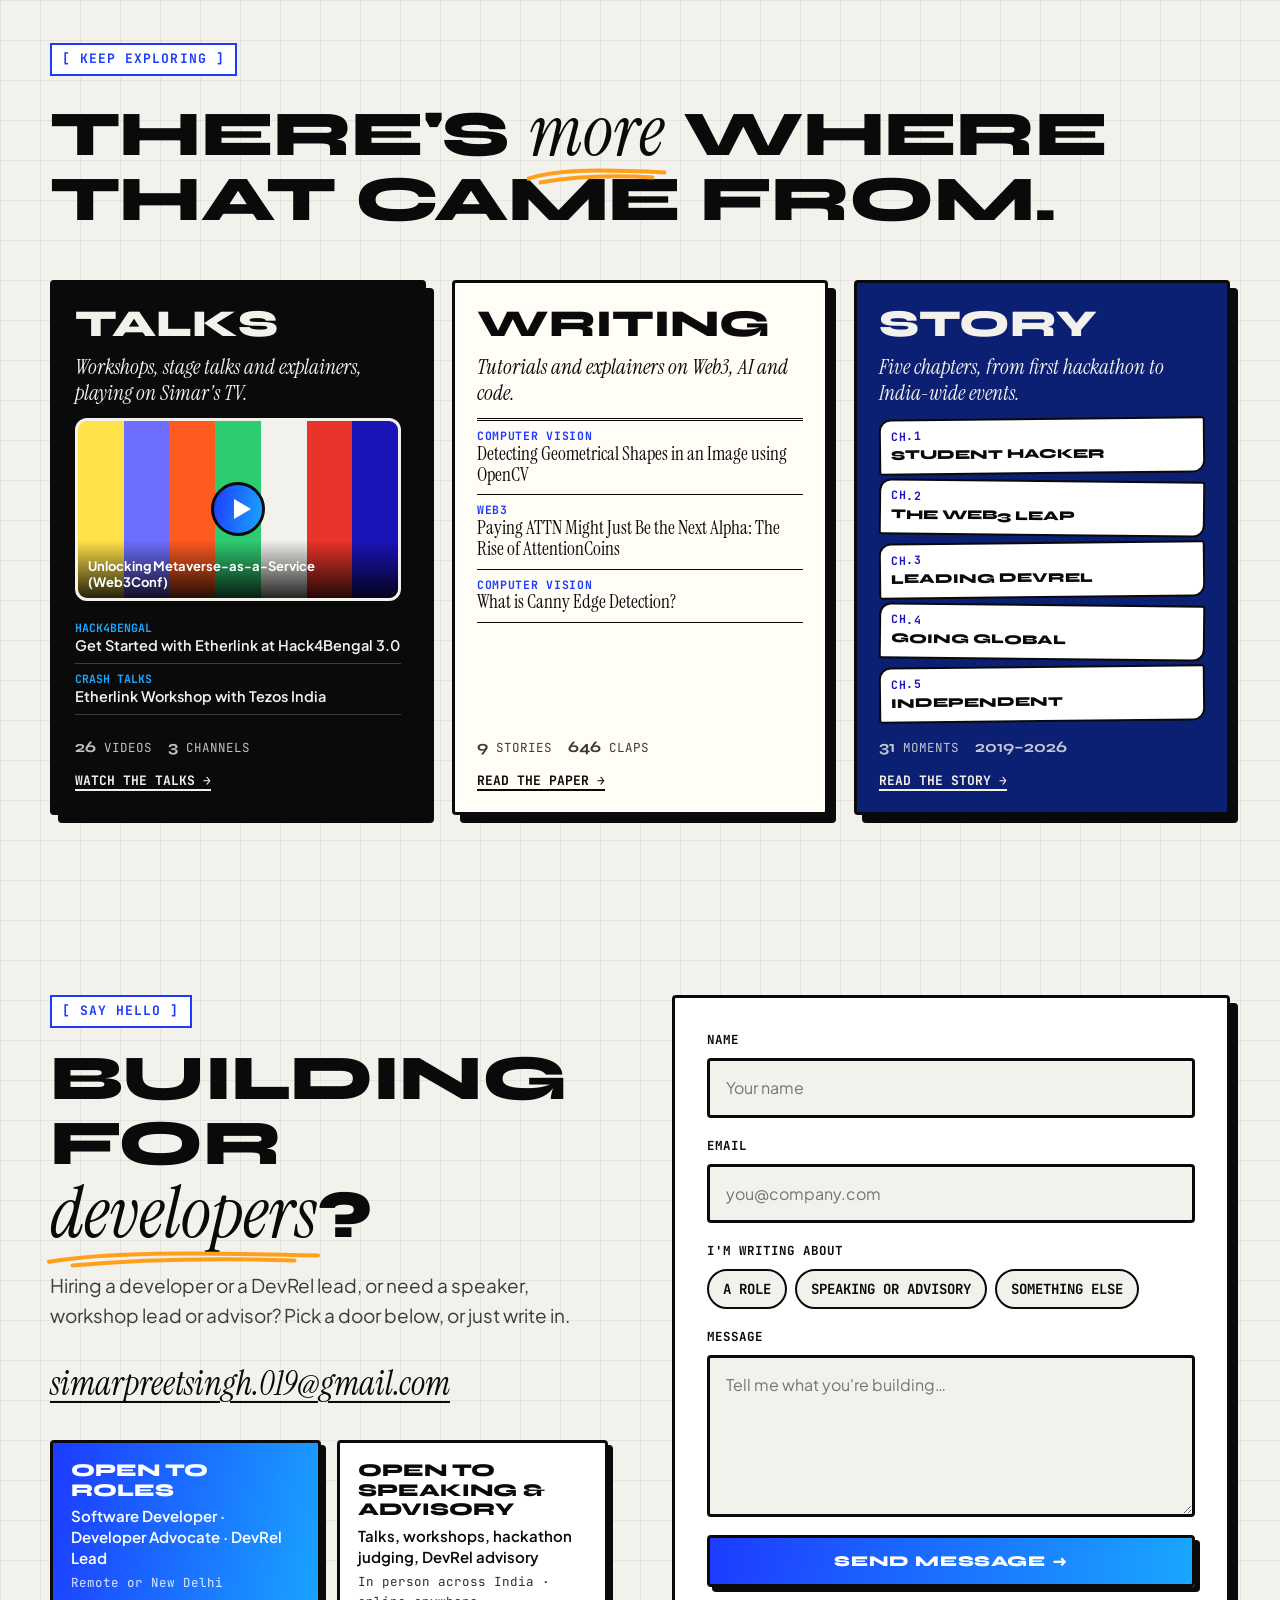
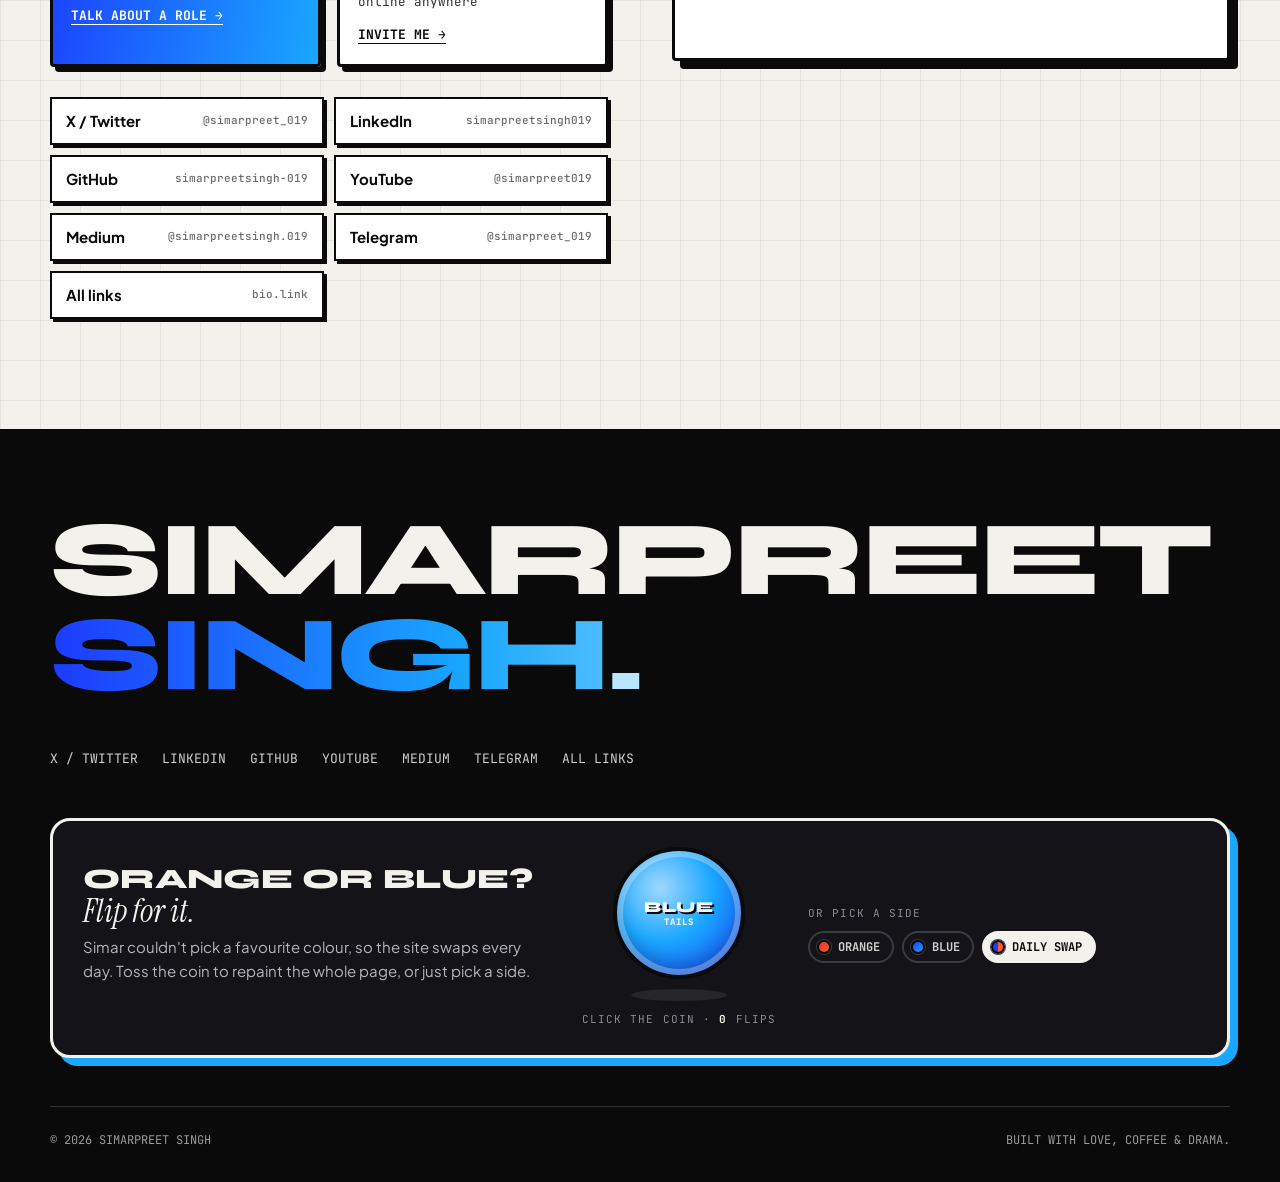
==== commit 695198cc: "Projects: QuestPass (PizzaDAO photo booth), Thermo, shipcrate, makereel; new Model Shelf page at /mo" ====
--- a/index.html
+++ b/index.html
@@ -29,7 +29,7 @@
   <meta name="twitter:title" content="Simarpreet Singh — Developer Advocate &amp; DevRel Lead (Web2 &amp; Web3)" />
   <meta name="twitter:description" content="Simarpreet Singh is a developer advocate, developer relations lead, community builder and technical educator from New Delhi, India. 12K+ developers engaged, 1,000+ builders mentored, 150+ workshops. Partnerships, GTM and ecosystem growth across Web2, AI and Web3." />
   <meta name="twitter:image" content="https://simarpreetsingh-019.github.io/assets/img/og.jpg" />
-  <script type="application/ld+json">{"@context":"https://schema.org","@graph":[{"@type":"ProfilePage","@id":"https://simarpreetsingh-019.github.io/#page","url":"https://simarpreetsingh-019.github.io/","name":"Simarpreet Singh — Developer Advocate & DevRel Lead (Web2 & Web3)","description":"Simarpreet Singh is a developer advocate, developer relations lead, community builder and technical educator from New Delhi, India. 12K+ developers engaged, 1,000+ builders mentored, 150+ workshops. Partnerships, GTM and ecosystem growth across Web2, AI and Web3.","dateModified":"2026-11-11","mainEntity":{"@id":"https://simarpreetsingh-019.github.io/#person"},"inLanguage":"en"},{"@type":"Person","@id":"https://simarpreetsingh-019.github.io/#person","name":"Simarpreet Singh","alternateName":["Simar","simarpreet_019","simarpreetsingh019"],"url":"https://simarpreetsingh-019.github.io/","image":"https://simarpreetsingh-019.github.io/assets/img/portrait.jpg","email":"mailto:simarpreetsingh.019@gmail.com","jobTitle":"Developer Advocate","hasOccupation":[{"@type":"Occupation","name":"Developer Advocate"},{"@type":"Occupation","name":"Developer Relations (DevRel) Lead"},{"@type":"Occupation","name":"Software Developer"},{"@type":"Occupation","name":"Developer Evangelist"},{"@type":"Occupation","name":"Community Builder"},{"@type":"Occupation","name":"Technical Educator"},{"@type":"Occupation","name":"Partnerships & Ecosystem Lead"},{"@type":"Occupation","name":"Go-To-Market (GTM) Lead"}],"description":"Simarpreet Singh is a developer advocate, developer relations lead, community builder and technical educator from New Delhi, India. 12K+ developers engaged, 1,000+ builders mentored, 150+ workshops. Partnerships, GTM and ecosystem growth across Web2, AI and Web3.","address":{"@type":"PostalAddress","addressLocality":"New Delhi","addressCountry":"IN"},"knowsAbout":["developer advocate","developer relations","DevRel","developer evangelist","community builder","technical educator","developer experience","ecosystem lead","partnerships","GTM","hackathons","workshops","Web3","Web2","AI","Tezos","Etherlink","Sui","India","New Delhi","Web3 Punjab","Web3Panjab","Punjab","Developer Relations","Developer onboarding","Developer experience","Workshops","Hackathons","Docs & starter kits","Live training","Certification design","POC development","Hackathon mentoring","Technical writing","Public speaking","Partnerships","Python","JavaScript","TypeScript","React","Next.js","Tailwind CSS","Zustand","Zod","Node.js","REST APIs","Supabase","Docker","Google Cloud","Cloudflare","Vercel","Web scraping","Git & GitHub","C++","Java","Cursor","Claude","v0 (Vercel)","LLM APIs","AI agent frameworks (exploring)"],"sameAs":["https://x.com/simarpreet_019","https://linkedin.com/in/simarpreetsingh019","https://github.com/simarpreetsingh-019","https://youtube.com/@simarpreet019","https://medium.com/@simarpreetsingh.019","https://t.me/simarpreet_019","https://bio.link/simarpreetsingh"],"alumniOf":{"@type":"CollegeOrUniversity","name":"Guru Tegh Bahadur Institute of Technology (GGSIP University)"}},{"@type":"WebSite","@id":"https://simarpreetsingh-019.github.io/#site","url":"https://simarpreetsingh-019.github.io/","name":"Simarpreet Singh","publisher":{"@id":"https://simarpreetsingh-019.github.io/#person"}}]}</script>
+  <script type="application/ld+json">{"@context":"https://schema.org","@graph":[{"@type":"ProfilePage","@id":"https://simarpreetsingh-019.github.io/#page","url":"https://simarpreetsingh-019.github.io/","name":"Simarpreet Singh — Developer Advocate & DevRel Lead (Web2 & Web3)","description":"Simarpreet Singh is a developer advocate, developer relations lead, community builder and technical educator from New Delhi, India. 12K+ developers engaged, 1,000+ builders mentored, 150+ workshops. Partnerships, GTM and ecosystem growth across Web2, AI and Web3.","dateModified":"2026-11-25","mainEntity":{"@id":"https://simarpreetsingh-019.github.io/#person"},"inLanguage":"en"},{"@type":"Person","@id":"https://simarpreetsingh-019.github.io/#person","name":"Simarpreet Singh","alternateName":["Simar","simarpreet_019","simarpreetsingh019"],"url":"https://simarpreetsingh-019.github.io/","image":"https://simarpreetsingh-019.github.io/assets/img/portrait.jpg","email":"mailto:simarpreetsingh.019@gmail.com","jobTitle":"Developer Advocate","hasOccupation":[{"@type":"Occupation","name":"Developer Advocate"},{"@type":"Occupation","name":"Developer Relations (DevRel) Lead"},{"@type":"Occupation","name":"Software Developer"},{"@type":"Occupation","name":"Developer Evangelist"},{"@type":"Occupation","name":"Community Builder"},{"@type":"Occupation","name":"Technical Educator"},{"@type":"Occupation","name":"Partnerships & Ecosystem Lead"},{"@type":"Occupation","name":"Go-To-Market (GTM) Lead"}],"description":"Simarpreet Singh is a developer advocate, developer relations lead, community builder and technical educator from New Delhi, India. 12K+ developers engaged, 1,000+ builders mentored, 150+ workshops. Partnerships, GTM and ecosystem growth across Web2, AI and Web3.","address":{"@type":"PostalAddress","addressLocality":"New Delhi","addressCountry":"IN"},"knowsAbout":["developer advocate","developer relations","DevRel","developer evangelist","community builder","technical educator","developer experience","ecosystem lead","partnerships","GTM","hackathons","workshops","Web3","Web2","AI","Tezos","Etherlink","Sui","India","New Delhi","Web3 Punjab","Web3Panjab","Punjab","Developer Relations","Developer onboarding","Developer experience","Workshops","Hackathons","Docs & starter kits","Live training","Certification design","POC development","Hackathon mentoring","Technical writing","Public speaking","Partnerships","Python","JavaScript","TypeScript","React","Next.js","Tailwind CSS","Zustand","Zod","Node.js","REST APIs","Supabase","Docker","Google Cloud","Cloudflare","Vercel","Web scraping","Git & GitHub","C++","Java","Cursor","Claude","v0 (Vercel)","LLM APIs","AI agent frameworks (exploring)"],"sameAs":["https://x.com/simarpreet_019","https://linkedin.com/in/simarpreetsingh019","https://github.com/simarpreetsingh-019","https://youtube.com/@simarpreet019","https://medium.com/@simarpreetsingh.019","https://t.me/simarpreet_019","https://bio.link/simarpreetsingh"],"alumniOf":{"@type":"CollegeOrUniversity","name":"Guru Tegh Bahadur Institute of Technology (GGSIP University)"}},{"@type":"WebSite","@id":"https://simarpreetsingh-019.github.io/#site","url":"https://simarpreetsingh-019.github.io/","name":"Simarpreet Singh","publisher":{"@id":"https://simarpreetsingh-019.github.io/#person"}}]}</script>
   <!-- SEO:END -->
   <meta name="referrer" content="strict-origin-when-cross-origin" />
   <meta name="theme-color" content="#F3F1EC" />
@@ -115,7 +115,7 @@
     <section class="section" id="playbook" data-section="playbook"><div class="wrap pre"><h2>What I bring to any dev team.</h2><p>Stack-agnostic skills, proven on real developer programs. The tools change; the job of getting developers from first contact to shipped does not.</p><ul><li><h3>Developer onboarding: −40% onboarding questions</h3><p>Starter kits, CLI walkthroughs and explainer videos cut repeat onboarding questions on Discord by 40%.</p></li><li><h3>Technical education: 72 students in a credit course</h3><p>Co-created a credit-backed blockchain course with the University of the Philippines, alongside structured workshops and live POC demos.</p></li><li><h3>Developer programs: 75% graduation rate</h3><p>Designed a two-cohort builder camp; 60+ developers stayed on as long-term contributors.</p></li><li><h3>Product feedback loop: +24% wallet activation</h3><p>Worked with wallet, explorer and protocol teams to turn developer feedback into SDK fixes, including a 24% activation lift for Naan Wallet.</p></li><li><h3>Events &amp; hackathons: 1.5K → 13K+ hackathon participants</h3><p>Grew a flagship hackathon nearly 9×, then ran 40+ in-person community events across India on a single day.</p></li><li><h3>Content &amp; storytelling: 35+ articles &amp; videos</h3><p>Tutorials, talks and explainers on Medium, dev.to and YouTube, written for beginners and experienced developers alike.</p></li></ul><h3>Toolkit</h3><p><strong>DevRel &amp; Community:</strong> Developer Relations, Developer onboarding, Developer experience, Workshops, Hackathons, Docs &amp; starter kits, Live training, Certification design, POC development, Hackathon mentoring, Technical writing, Public speaking, Partnerships, GTM</p><p><strong>Web2 &amp; Frontend:</strong> Python, JavaScript, TypeScript, React, Next.js, Tailwind CSS, Zustand, Zod, Node.js, REST APIs, Supabase, Docker, Google Cloud, Cloudflare, Vercel, Web scraping, Git &amp; GitHub, C++, Java</p><p><strong>AI &amp; ML:</strong> Cursor, Claude, v0 (Vercel), LLM APIs, AI agent frameworks (exploring), Python, OpenCV, Image processing, Computer vision, Seq2Seq &amp; attention models</p><p><strong>Web3:</strong> Solidity, SmartPy, Move, Ethers.js, Hardhat, Foundry, Remix, Thirdweb, OpenZeppelin, Taquito.js, Beacon SDK, Web3.js, Tezos, Etherlink, Ethereum / EVM, Sui, Aptos, Arbitrum, Berachain, Miden, Sei, Monad</p><h3>Also at home in</h3><ul><li><strong>Google developer communities</strong>: GDG DevFest New Delhi speaker · Outreach head, Google Developer Student Club (GTBIT)</li><li><strong>Open source</strong>: Linux Foundation travel scholarship to Open Source Summit · GirlScript Winter of Code · Top-25 at Contributor's Hack</li><li><strong>AI &amp; computer vision</strong>: OpenCV projects and articles · Seq2Seq translator · co-hosted AI After Hours with Hyperbolic</li><li><strong>Frontend &amp; APIs</strong>: React and Next.js prototypes · OverWatch TS template · SDK and wallet integrations</li><li><strong>AI-assisted building</strong>: Shipped two production frontends for paying clients with v0, Cursor and Claude</li><li><strong>Research</strong>: Secure data transmission with reversible data hiding and steganography at DRDO</li></ul></div></section>
     <section class="section" id="work" data-section="experience"><div class="wrap pre"><h2>Work experience</h2><p>Four years of getting developers from first contact to shipped: from a college community to leading DevRel for a Layer 1 and its EVM Layer 2.</p><article><h3>Partnership &amp; Ecosystem Lead, SOULVERSE</h3><p>Jul 2026 — Oct 2026 · Remote · New Delhi</p><ul><li>Led partnerships and ecosystem growth for trust infrastructure spanning identity, credentials, validation and settlement.</li><li>Worked across RWA, digital assets and tokenization to bring programmable trust into fintech and Web3 products.</li></ul></article><article><h3>India Lead · Underboss, PizzaDAO</h3><p>2025 — Present · PAN India</p><ul><li>Spent two months planning India's edition of the Global Bitcoin Pizza Party with the PizzaDAO team.</li><li>Managed and hosted 40+ in-person events across India for Bitcoin Pizza Day, all running at the same time on the same day.</li><li>Co-hosted EVVM &amp; PizzaDAO's community party during ETHGlobal New Delhi and helped execute its Delhi event.</li></ul></article><article><h3>Lead Developer Relations, Tezos India</h3><p>Oct 2022 — Apr 2025 · Remote / Hybrid</p><ul><li>Owned developer relations for Tezos L1 and was then entrusted to lead developer advocacy for Etherlink (EVM L2) in India, expanding into onboarding, ecosystem programs and technical enablement.</li><li>Grew ecosystem developer activity 4×, from 3,000 to 12,000+ engaged developers, through workshops, developer clubs and onboarding series.</li><li>Launched and scaled the <a href="https://unstop.com/competitions/tezasia-hackathon-30-tezos-india-695650">TezAsia Hackathon</a> from 1,500 to 13,000+ participants, with 1,050+ submissions and 200+ projects reaching MVP.</li><li>Led 150+ workshops and university programs across India and Southeast Asia, mentoring 1,000+ builders and driving a 26% increase in first-time smart-contract deployers. Many sessions are <a href="https://www.youtube.com/playlist?list=PLNO985wwQsV5BMBRIO4ZHddWqkjQfSqxG">recorded in this playlist</a>.</li><li>Ran flagship enablement programs (TezConnect, TezDay and <a href="https://code8tezos-ruby.vercel.app/">Tezos BuilderCamp</a>, 2 cohorts with a 75% graduation rate) with certification-style learning tracks, architecture reviews and live POC demos for startups, universities and 80+ hackathon partners; helped introduce the <a href="https://medium.com/tezos-india-foundation/tezos-india-guild-fostering-collaboration-and-innovation-80ab37792598">Tezos Guilds model</a> with 20+ community leads.</li><li>Built production-grade dApps and reusable React templates for SDK demos (React, Ethers.js, Solidity, SmartPy), showing EVM compatibility, wallet authentication and contract-interaction patterns.</li><li>Worked with wallet, explorer and protocol teams to improve SDK usability, including a 24% activation lift for Naan Wallet; open-source <a href="https://github.com/simarpreetsingh-019/TIProjects">starter kits</a> and public content increased new project creation by 15%.</li><li>Co-created a credit-based blockchain curriculum with the University of the Philippines.</li></ul></article><article><h3>Developer Advocate, Etherlink — L2 on Tezos</h3><p>Jan 2024 — Apr 2025 · Remote / Hybrid</p><ul><li>Created Solidity-to-Etherlink transition content, including starter kits, CLI onboarding videos and gas-comparison explainers, cutting Discord onboarding queries by 40%.</li><li>Ran 30+ EVM workshops and supported 100+ hackathon submissions; 18 teams continued building with mentorship and grants.</li><li>Launched the <a href="https://github.com/simarpreetsingh-019/TIProjects">Etherlink Project Showcase on GitHub</a> to spotlight dApps built after hackathons and inspire new builders.</li></ul></article><article><h3>Founder &amp; Independent Consultant, Web3Panjab</h3><p>Jul 2022 — Present · Delhi · Chandigarh · Remote</p><ul><li>Leading grassroots blockchain education in underrepresented regions of North India through local meetups, onboarding sessions and contributor teams.</li><li>Since April 2025, shipped two production frontends for paying clients, <a href="https://suisips.com">SuiSips</a> and <a href="http://app.yinyang.bet">YinYang (v1)</a>, using AI-assisted development workflows (v0, Cursor, Claude), while hosting developer events for Web3 companies.</li><li>Generated $9K in revenue at a 44% margin across consulting and events in 8 months.</li><li>Lead host and program manager for a 40+ event PAN-India developer networking series in May 2026, with a $20K+ budget.</li><li>Built an independent, developer-focused YouTube series testing new tools on Sui through <a href="https://youtu.be/u3LAXnwkj4A">hands-on tutorials</a>.</li><li>Co-hosted events such as AI After Hours with Hyperbolic, and advised 7+ companies on PAN-India tours and incubation onboarding.</li></ul></article><article><h3>Research Trainee, DRDO — Scientific Analysis Group</h3><p>Feb 2022 — Jul 2022 · New Delhi</p><ul><li>Researched secure data transmission using Reversible Data Hiding (RDH) and steganography.</li></ul></article></div></section>
     <section class="section section--tight" id="testimonials" data-section="testimonials"></section>
-    <section class="section" id="projects" data-section="projects"><div class="wrap pre"><h2>Projects</h2><ul><li><h3><a href="https://questpass.live">QuestPass</a></h3><p>Founder · full-stack · Devcon 8. An event engagement platform launched at Devcon 8 Mumbai: 65+ attendee passes from 30+ cities and 138 side events and stamp spots. QR connect with consent-based contact sharing, a filterable People directory, organiser event submissions with Luma and CSV imports, and an NFC stamp hunt with a leaderboard. Built with: TypeScript, Docker, Google Cloud, Cloudflare Tunnel, NFC, Claude Code.</p></li><li><h3><a href="https://suisips.com">SuiSips</a></h3><p>Next.js · Client build. A production SIP tracker and community platform for the Sui ecosystem: proposals synced from GitHub, discussions, articles, videos and a curated tweet wall. Built with Next.js, React Markdown and Tailwind CSS.</p></li><li><h3><a href="https://sim-miden-demo-main.vercel.app/">Miden SDK Simulator</a></h3><p>React · Miden SDK. An interactive demo of anonymous, privacy-preserving voting on Miden's ZK rollup SDK. Scoped, built and shipped with no prior Miden experience, to show how any new SDK becomes learnable through a working demo.</p></li><li><h3><a href="https://json-visual.vercel.app">JSON API Visualizer</a></h3><p>Next.js · Live tool. Fetch any public REST API and explore the response as an interactive graph and tree. Built with Next.js, Tailwind CSS and v0.</p></li><li><h3><a href="https://github.com/simarpreetsingh-019/TIProjects">Etherlink Project Showcase</a></h3><p>Etherlink · GitHub. A showcase repo spotlighting dApps built on Tezos and Etherlink after hackathons, alongside demo apps for workshop attendees.</p></li><li><h3><a href="https://github.com/simarpreetsingh-019/TIProjects/tree/main/Gitfund">Gitfund</a></h3><p>Web3 · OSS. Auto-pays open-source contributors for merged PRs using programmable smart-contract logic.</p></li><li><h3><a href="https://github.com/simarpreetsingh-019/overwatch/tree/main">OverWatch TS</a></h3><p>Open source. Built the initial example template for overwatch-ts, a lightweight state-management library for Next.js.</p></li><li><h3><a href="https://web3panjab.github.io/SolanaHHDilli/">Virtual Tweet Gallery</a></h3><p>Community tool. The W3EventGallery bot collects event tweets into a shared gallery of memories.</p></li><li><h3><a href="https://github.com/soumyajit4419/YouthIcon">German → English Translator</a></h3><p>ML. A Seq2Seq-with-attention tutorial implementation for German-to-English translation.</p></li><li><h3><a href="https://github.com/simarpreetsingh-019/face-recognition--girlscript-jaipur-project-">Face Detection &amp; Recognition</a></h3><p>OpenCV. Haar-cascade face and eye detection that can also save and recognise faces by name.</p></li></ul></div></section>
+    <section class="section" id="projects" data-section="projects"><div class="wrap pre"><h2>Projects</h2><ul><li><h3><a href="https://questpass.live">QuestPass</a></h3><p>Founder · full-stack · Devcon 8. An event engagement platform launched at Devcon 8 Mumbai: 65+ attendee passes from 30+ cities and 138 side events and stamp spots. QR connect with consent-based contact sharing, a filterable People directory, organiser event submissions with Luma and CSV imports, and an NFC stamp hunt with a leaderboard. Its photo booth has since been integrated and used by PizzaDAO at its events. Built with: TypeScript, Docker, Google Cloud, Cloudflare Tunnel, NFC, Claude Code.</p></li><li><h3><a href="https://simarpreetsingh-019.github.io/Thermo/">Thermo</a></h3><p>macOS app · Open source. A free Mac app that shows CPU, GPU, SSD and battery temperatures around the notch and tells you which app is heating your Mac, what's slowing down and what to close. Memory, battery-health and 24-hour history tabs, smart alerts, and no sudo or kernel extensions. Built with: Swift, macOS, Homebrew, AI-agent API.</p></li><li><h3><a href="https://simarpreetsingh-019.github.io/shipcrate/">shipcrate</a></h3><p>Open source · Release tooling. Release and update tooling in one command: a quality gate with git hooks and CI, GitHub releases with SHA-256 checksums and provenance, a Homebrew formula, a verifying installer and update notices. Extracted from Thermo, with a Claude Code plugin and an MCP server for AI agents. Built with: POSIX shell, GitHub Actions, Homebrew, MCP.</p></li><li><h3><a href="https://simarpreetsingh-019.github.io/makereel/">makereel</a></h3><p>Open source · Video. Turns live streams and long videos into captioned 9:16 reels on your own computer: clips YouTube, Twitch and Kick streams live from loudness and chat spikes, word-by-word Hindi, English and Hinglish captions, speaker framing and creator credits. No account or API key needed. Built with: Python, FFmpeg, yt-dlp, faster-whisper.</p></li><li><h3><a href="modelshelf/">Model Shelf (msh)</a></h3><p>Rust CLI · In progress. One local library for every AI model on a Mac: finds duplicate model files across Ollama, LM Studio and Hugging Face by SHA-256 and links them instead of copying, with undo. Built with: Rust, CLI, Ollama, LM Studio, Hugging Face.</p></li><li><h3><a href="https://suisips.com">SuiSips</a></h3><p>Next.js · Client build. A production SIP tracker and community platform for the Sui ecosystem: proposals synced from GitHub, discussions, articles, videos and a curated tweet wall. Built with Next.js, React Markdown and Tailwind CSS.</p></li><li><h3><a href="https://sim-miden-demo-main.vercel.app/">Miden SDK Simulator</a></h3><p>React · Miden SDK. An interactive demo of anonymous, privacy-preserving voting on Miden's ZK rollup SDK. Scoped, built and shipped with no prior Miden experience, to show how any new SDK becomes learnable through a working demo.</p></li><li><h3><a href="https://json-visual.vercel.app">JSON API Visualizer</a></h3><p>Next.js · Live tool. Fetch any public REST API and explore the response as an interactive graph and tree. Built with Next.js, Tailwind CSS and v0.</p></li><li><h3><a href="https://github.com/simarpreetsingh-019/TIProjects">Etherlink Project Showcase</a></h3><p>Etherlink · GitHub. A showcase repo spotlighting dApps built on Tezos and Etherlink after hackathons, alongside demo apps for workshop attendees.</p></li><li><h3><a href="https://github.com/simarpreetsingh-019/TIProjects/tree/main/Gitfund">Gitfund</a></h3><p>Web3 · OSS. Auto-pays open-source contributors for merged PRs using programmable smart-contract logic.</p></li><li><h3><a href="https://github.com/simarpreetsingh-019/overwatch/tree/main">OverWatch TS</a></h3><p>Open source. Built the initial example template for overwatch-ts, a lightweight state-management library for Next.js.</p></li><li><h3><a href="https://web3panjab.github.io/SolanaHHDilli/">Virtual Tweet Gallery</a></h3><p>Community tool. The W3EventGallery bot collects event tweets into a shared gallery of memories.</p></li><li><h3><a href="https://github.com/soumyajit4419/YouthIcon">German → English Translator</a></h3><p>ML. A Seq2Seq-with-attention tutorial implementation for German-to-English translation.</p></li><li><h3><a href="https://github.com/simarpreetsingh-019/face-recognition--girlscript-jaipur-project-">Face Detection &amp; Recognition</a></h3><p>OpenCV. Haar-cascade face and eye detection that can also save and recognise faces by name.</p></li></ul></div></section>
     <section class="section section--tight" id="explore" data-section="explore"><div class="wrap pre"><h2>More on other pages</h2><ul><li><a href="talks/">Talks</a>: Workshops, stage talks and explainers, playing on Simar's TV.</li><li><a href="writing/">Writing</a>: Tutorials and explainers on Web3, AI and code.</li><li><a href="story/">Story</a>: Five chapters, from first hackathon to India-wide events.</li></ul></div></section>
 
     <!-- CONTACT -->
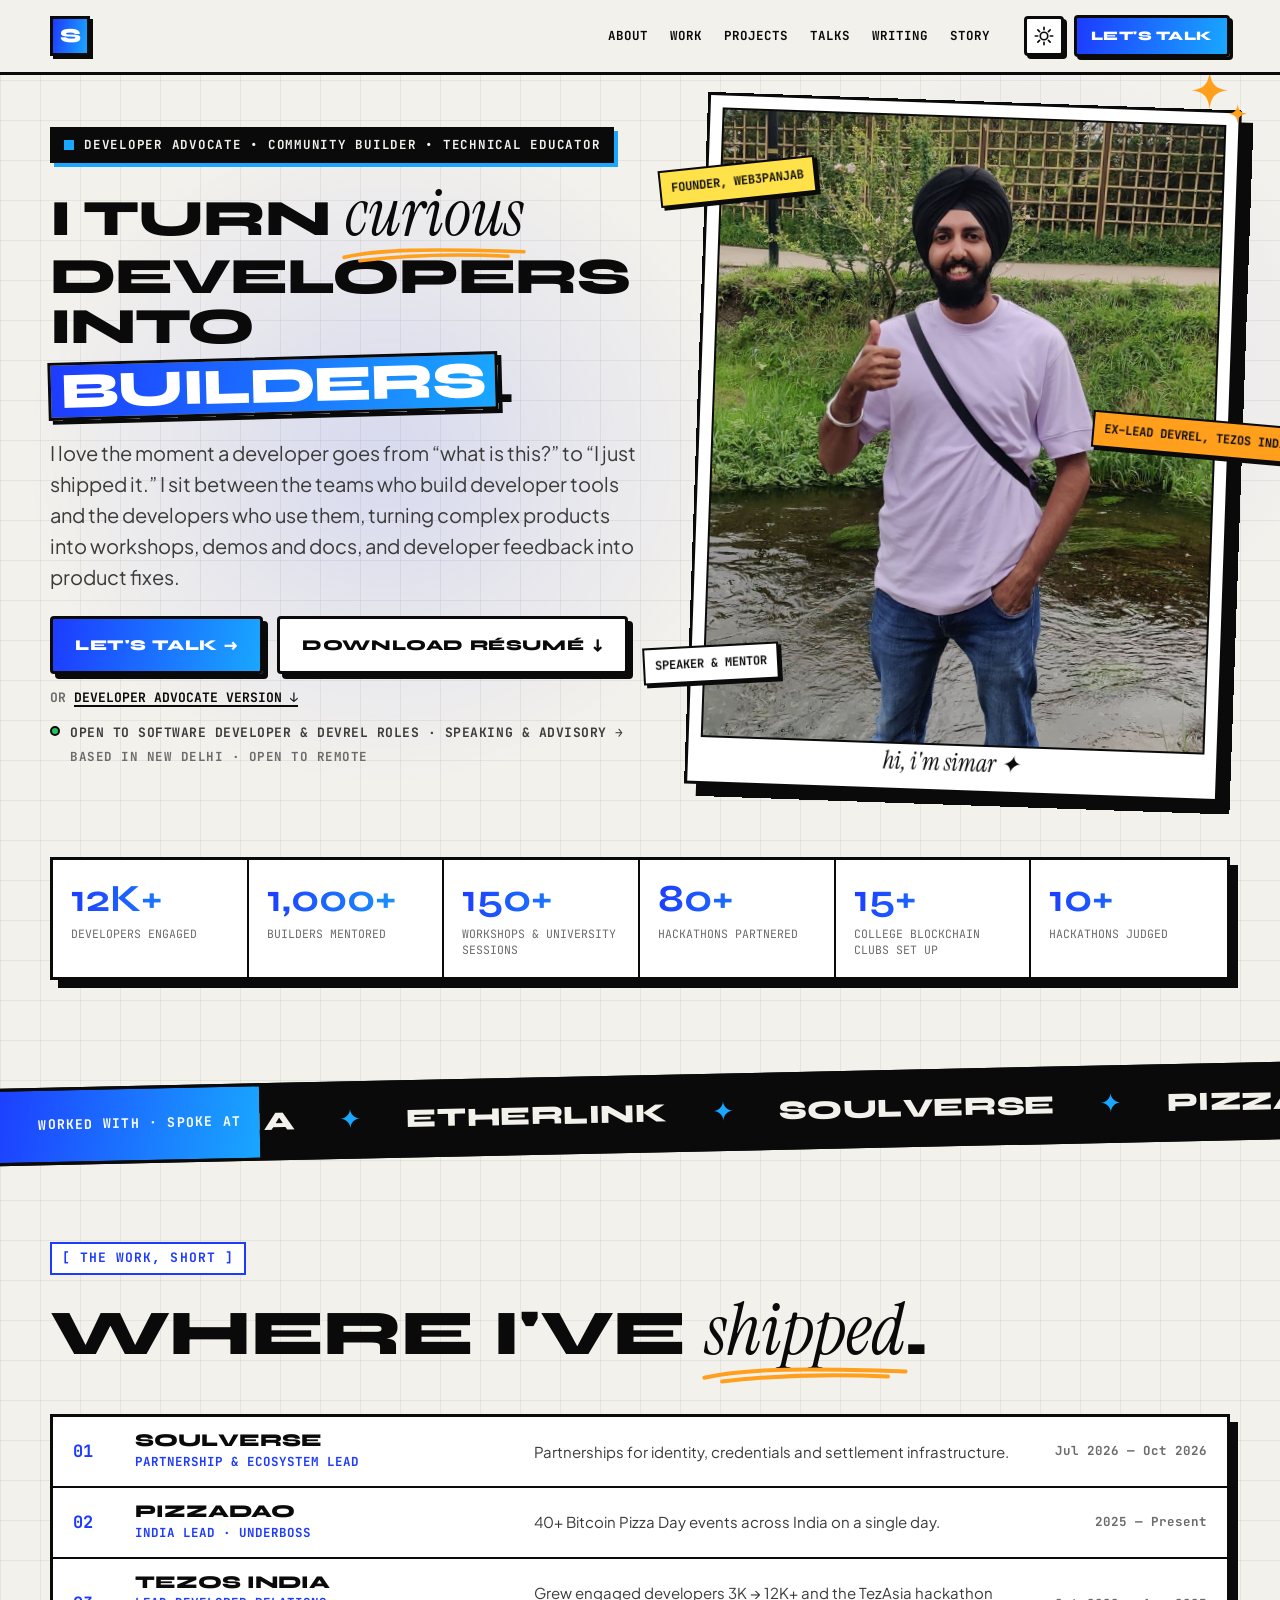
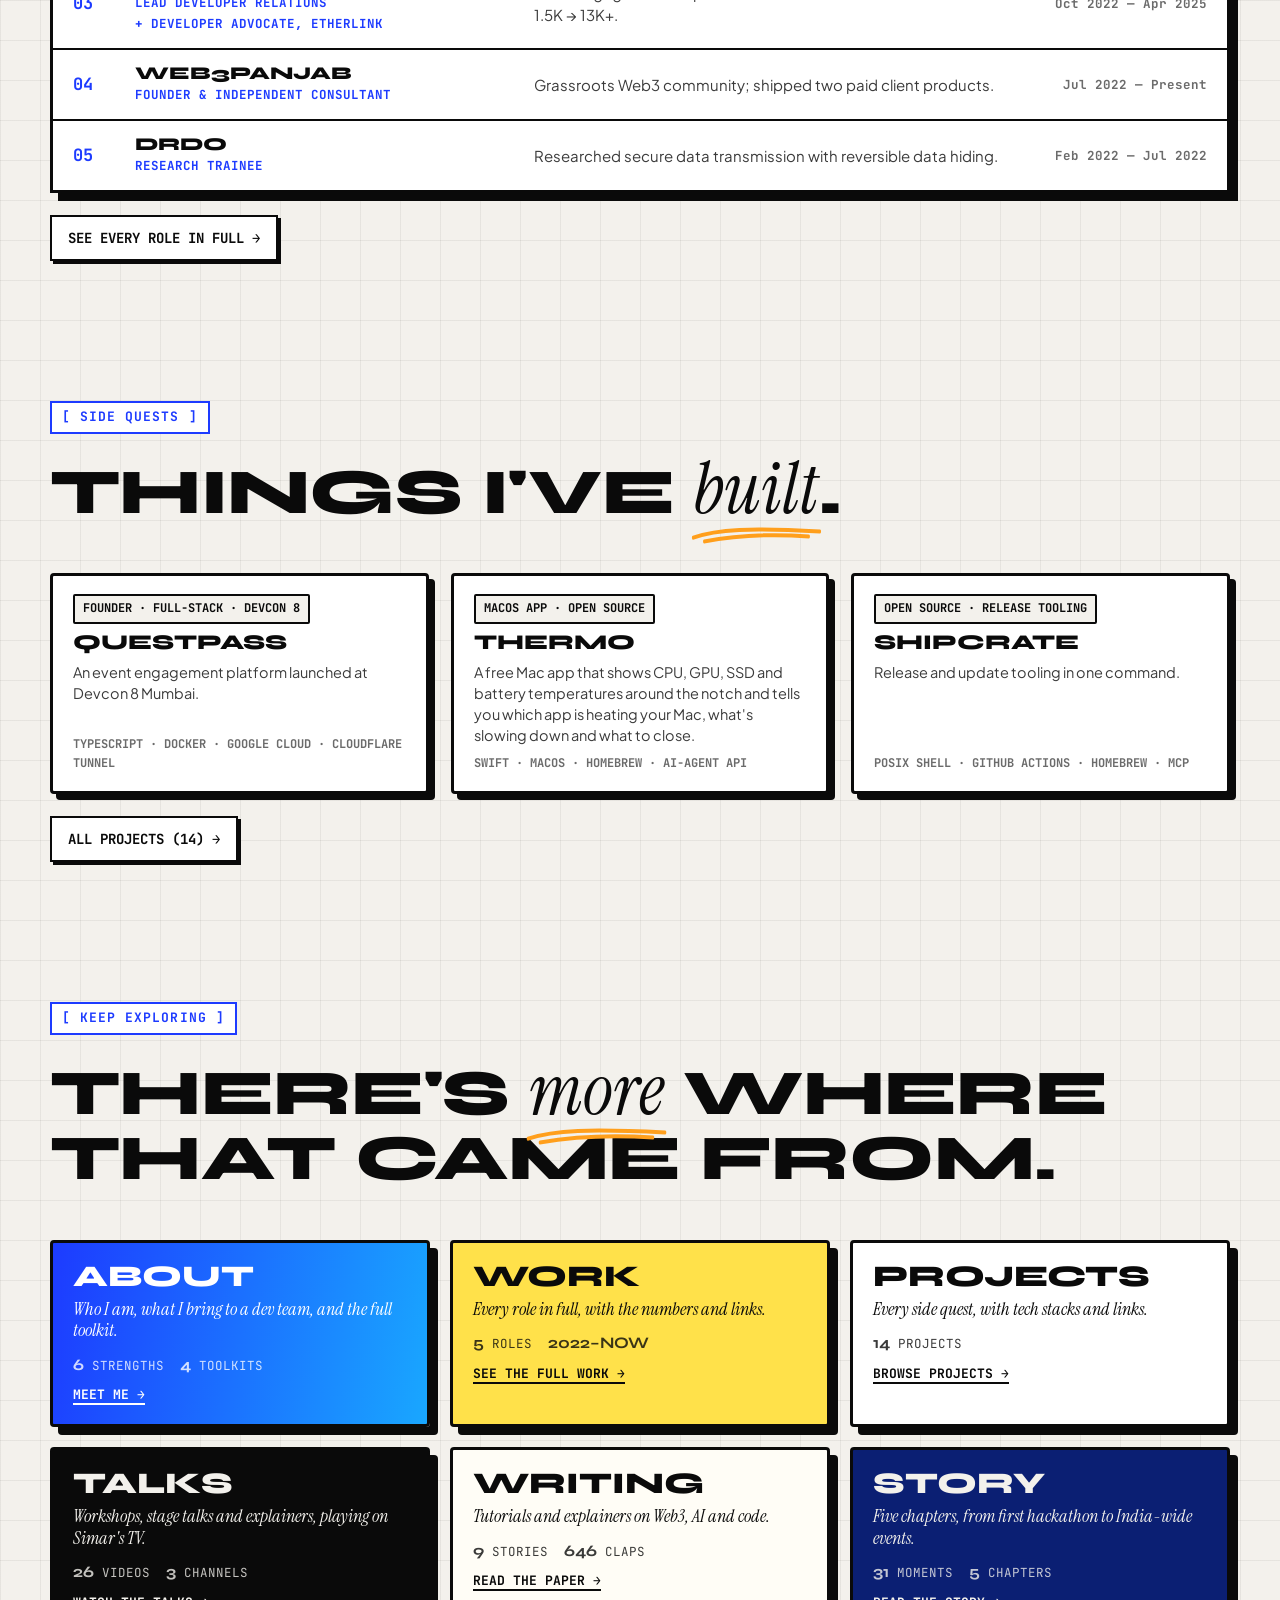
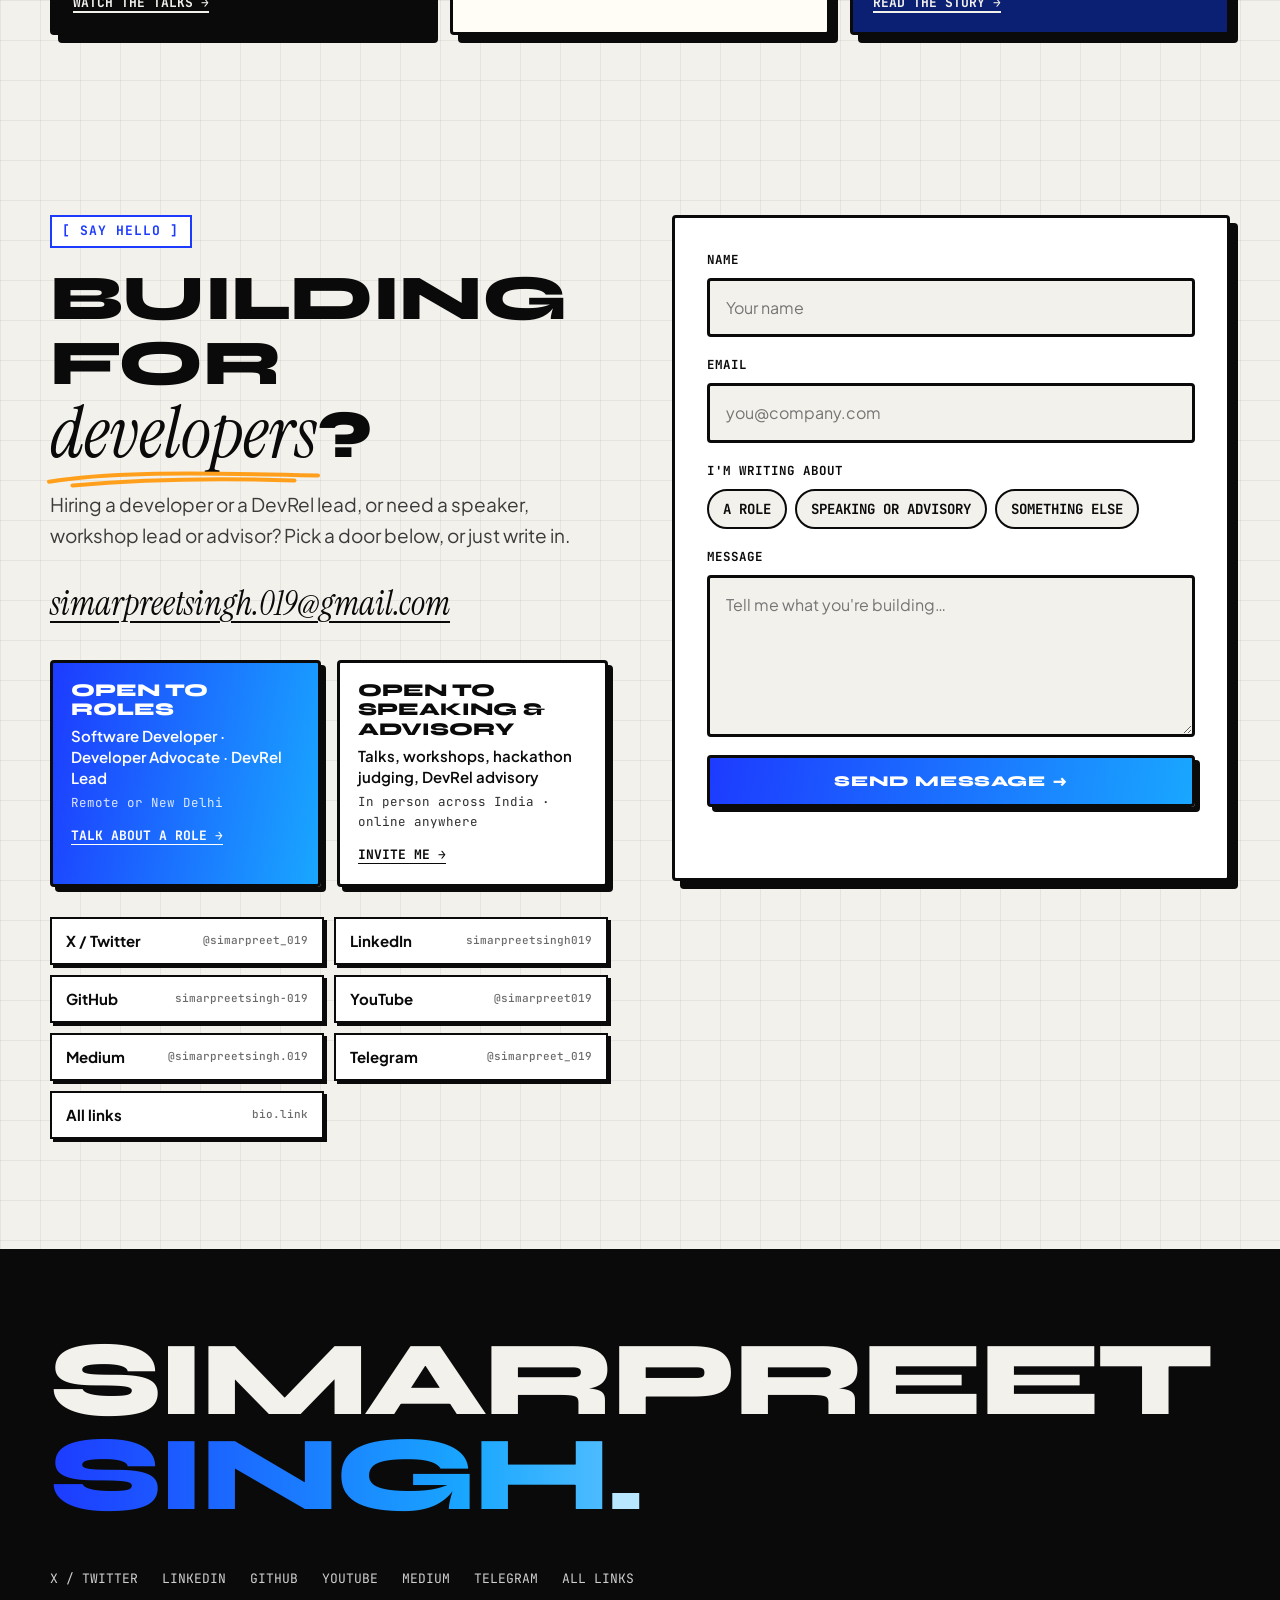
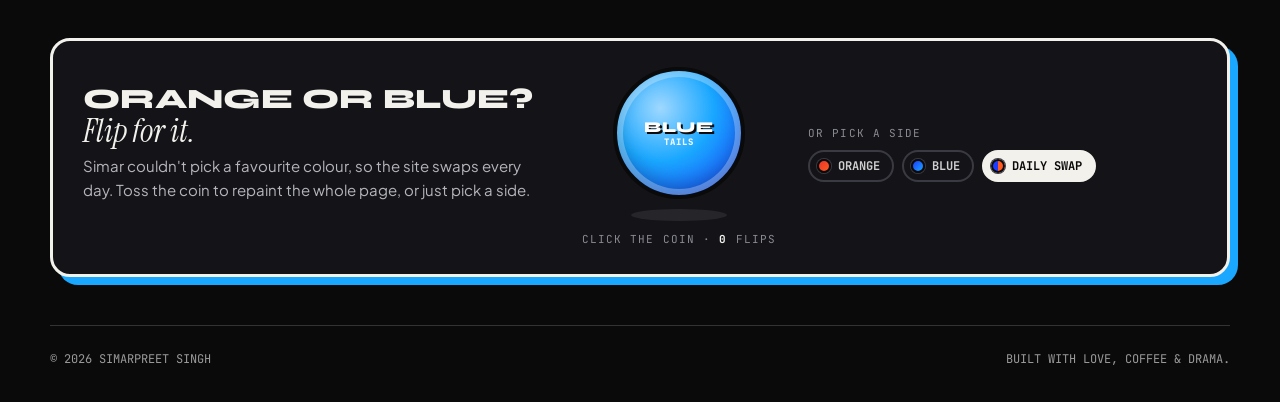
==== commit 827db9a3: "Short home page (~6 screens): Work and Projects briefs; About, Work and Projects move to their own p" ====
--- a/index.html
+++ b/index.html
@@ -111,12 +111,9 @@
 
     <div class="marquee-wrap"><div class="marquee"><p class="marquee__label" data-fill="marqueeLabel">Worked with · spoke at</p><div class="marquee__track" data-fill="marquee"><span>Tezos India</span><span>Etherlink</span><span>SOULVERSE</span><span>PizzaDAO</span><span>GDG New Delhi</span><span>Web3Conf India</span><span>ETHIndia</span><span>ETHGlobal New Delhi</span><span>ETHTokyo</span><span>Hack4Bengal</span><span>University of the Philippines</span><span>Chandigarh University</span><span>DRDO</span></div></div></div>
 
-    <section class="section section--tight" id="about" data-section="about"><div class="wrap pre"><h2>Part engineer, part community builder.</h2><p>I'm Simarpreet, a developer advocate and DevRel lead. For two and a half years I led Developer Relations at Tezos India and evangelised Etherlink, its EVM rollup, across India and Southeast Asia. Most recently I was Partnership &amp; Ecosystem Lead at SOULVERSE, working on a trust layer for identity, credentials, compliance and payments. I'm now open to software developer and DevRel roles.</p><p>Outside work I run Web3Panjab, a grassroots community onboarding North India to Web3, and a YouTube series on building with Sui from a Solidity developer's perspective. B.Tech in Computer Science and Engineering, GTBIT, Guru Gobind Singh Indraprastha University (2018–2022).</p></div></section>
-    <section class="section" id="playbook" data-section="playbook"><div class="wrap pre"><h2>What I bring to any dev team.</h2><p>Stack-agnostic skills, proven on real developer programs. The tools change; the job of getting developers from first contact to shipped does not.</p><ul><li><h3>Developer onboarding: −40% onboarding questions</h3><p>Starter kits, CLI walkthroughs and explainer videos cut repeat onboarding questions on Discord by 40%.</p></li><li><h3>Technical education: 72 students in a credit course</h3><p>Co-created a credit-backed blockchain course with the University of the Philippines, alongside structured workshops and live POC demos.</p></li><li><h3>Developer programs: 75% graduation rate</h3><p>Designed a two-cohort builder camp; 60+ developers stayed on as long-term contributors.</p></li><li><h3>Product feedback loop: +24% wallet activation</h3><p>Worked with wallet, explorer and protocol teams to turn developer feedback into SDK fixes, including a 24% activation lift for Naan Wallet.</p></li><li><h3>Events &amp; hackathons: 1.5K → 13K+ hackathon participants</h3><p>Grew a flagship hackathon nearly 9×, then ran 40+ in-person community events across India on a single day.</p></li><li><h3>Content &amp; storytelling: 35+ articles &amp; videos</h3><p>Tutorials, talks and explainers on Medium, dev.to and YouTube, written for beginners and experienced developers alike.</p></li></ul><h3>Toolkit</h3><p><strong>DevRel &amp; Community:</strong> Developer Relations, Developer onboarding, Developer experience, Workshops, Hackathons, Docs &amp; starter kits, Live training, Certification design, POC development, Hackathon mentoring, Technical writing, Public speaking, Partnerships, GTM</p><p><strong>Web2 &amp; Frontend:</strong> Python, JavaScript, TypeScript, React, Next.js, Tailwind CSS, Zustand, Zod, Node.js, REST APIs, Supabase, Docker, Google Cloud, Cloudflare, Vercel, Web scraping, Git &amp; GitHub, C++, Java</p><p><strong>AI &amp; ML:</strong> Cursor, Claude, v0 (Vercel), LLM APIs, AI agent frameworks (exploring), Python, OpenCV, Image processing, Computer vision, Seq2Seq &amp; attention models</p><p><strong>Web3:</strong> Solidity, SmartPy, Move, Ethers.js, Hardhat, Foundry, Remix, Thirdweb, OpenZeppelin, Taquito.js, Beacon SDK, Web3.js, Tezos, Etherlink, Ethereum / EVM, Sui, Aptos, Arbitrum, Berachain, Miden, Sei, Monad</p><h3>Also at home in</h3><ul><li><strong>Google developer communities</strong>: GDG DevFest New Delhi speaker · Outreach head, Google Developer Student Club (GTBIT)</li><li><strong>Open source</strong>: Linux Foundation travel scholarship to Open Source Summit · GirlScript Winter of Code · Top-25 at Contributor's Hack</li><li><strong>AI &amp; computer vision</strong>: OpenCV projects and articles · Seq2Seq translator · co-hosted AI After Hours with Hyperbolic</li><li><strong>Frontend &amp; APIs</strong>: React and Next.js prototypes · OverWatch TS template · SDK and wallet integrations</li><li><strong>AI-assisted building</strong>: Shipped two production frontends for paying clients with v0, Cursor and Claude</li><li><strong>Research</strong>: Secure data transmission with reversible data hiding and steganography at DRDO</li></ul></div></section>
-    <section class="section" id="work" data-section="experience"><div class="wrap pre"><h2>Work experience</h2><p>Four years of getting developers from first contact to shipped: from a college community to leading DevRel for a Layer 1 and its EVM Layer 2.</p><article><h3>Partnership &amp; Ecosystem Lead, SOULVERSE</h3><p>Jul 2026 — Oct 2026 · Remote · New Delhi</p><ul><li>Led partnerships and ecosystem growth for trust infrastructure spanning identity, credentials, validation and settlement.</li><li>Worked across RWA, digital assets and tokenization to bring programmable trust into fintech and Web3 products.</li></ul></article><article><h3>India Lead · Underboss, PizzaDAO</h3><p>2025 — Present · PAN India</p><ul><li>Spent two months planning India's edition of the Global Bitcoin Pizza Party with the PizzaDAO team.</li><li>Managed and hosted 40+ in-person events across India for Bitcoin Pizza Day, all running at the same time on the same day.</li><li>Co-hosted EVVM &amp; PizzaDAO's community party during ETHGlobal New Delhi and helped execute its Delhi event.</li></ul></article><article><h3>Lead Developer Relations, Tezos India</h3><p>Oct 2022 — Apr 2025 · Remote / Hybrid</p><ul><li>Owned developer relations for Tezos L1 and was then entrusted to lead developer advocacy for Etherlink (EVM L2) in India, expanding into onboarding, ecosystem programs and technical enablement.</li><li>Grew ecosystem developer activity 4×, from 3,000 to 12,000+ engaged developers, through workshops, developer clubs and onboarding series.</li><li>Launched and scaled the <a href="https://unstop.com/competitions/tezasia-hackathon-30-tezos-india-695650">TezAsia Hackathon</a> from 1,500 to 13,000+ participants, with 1,050+ submissions and 200+ projects reaching MVP.</li><li>Led 150+ workshops and university programs across India and Southeast Asia, mentoring 1,000+ builders and driving a 26% increase in first-time smart-contract deployers. Many sessions are <a href="https://www.youtube.com/playlist?list=PLNO985wwQsV5BMBRIO4ZHddWqkjQfSqxG">recorded in this playlist</a>.</li><li>Ran flagship enablement programs (TezConnect, TezDay and <a href="https://code8tezos-ruby.vercel.app/">Tezos BuilderCamp</a>, 2 cohorts with a 75% graduation rate) with certification-style learning tracks, architecture reviews and live POC demos for startups, universities and 80+ hackathon partners; helped introduce the <a href="https://medium.com/tezos-india-foundation/tezos-india-guild-fostering-collaboration-and-innovation-80ab37792598">Tezos Guilds model</a> with 20+ community leads.</li><li>Built production-grade dApps and reusable React templates for SDK demos (React, Ethers.js, Solidity, SmartPy), showing EVM compatibility, wallet authentication and contract-interaction patterns.</li><li>Worked with wallet, explorer and protocol teams to improve SDK usability, including a 24% activation lift for Naan Wallet; open-source <a href="https://github.com/simarpreetsingh-019/TIProjects">starter kits</a> and public content increased new project creation by 15%.</li><li>Co-created a credit-based blockchain curriculum with the University of the Philippines.</li></ul></article><article><h3>Developer Advocate, Etherlink — L2 on Tezos</h3><p>Jan 2024 — Apr 2025 · Remote / Hybrid</p><ul><li>Created Solidity-to-Etherlink transition content, including starter kits, CLI onboarding videos and gas-comparison explainers, cutting Discord onboarding queries by 40%.</li><li>Ran 30+ EVM workshops and supported 100+ hackathon submissions; 18 teams continued building with mentorship and grants.</li><li>Launched the <a href="https://github.com/simarpreetsingh-019/TIProjects">Etherlink Project Showcase on GitHub</a> to spotlight dApps built after hackathons and inspire new builders.</li></ul></article><article><h3>Founder &amp; Independent Consultant, Web3Panjab</h3><p>Jul 2022 — Present · Delhi · Chandigarh · Remote</p><ul><li>Leading grassroots blockchain education in underrepresented regions of North India through local meetups, onboarding sessions and contributor teams.</li><li>Since April 2025, shipped two production frontends for paying clients, <a href="https://suisips.com">SuiSips</a> and <a href="http://app.yinyang.bet">YinYang (v1)</a>, using AI-assisted development workflows (v0, Cursor, Claude), while hosting developer events for Web3 companies.</li><li>Generated $9K in revenue at a 44% margin across consulting and events in 8 months.</li><li>Lead host and program manager for a 40+ event PAN-India developer networking series in May 2026, with a $20K+ budget.</li><li>Built an independent, developer-focused YouTube series testing new tools on Sui through <a href="https://youtu.be/u3LAXnwkj4A">hands-on tutorials</a>.</li><li>Co-hosted events such as AI After Hours with Hyperbolic, and advised 7+ companies on PAN-India tours and incubation onboarding.</li></ul></article><article><h3>Research Trainee, DRDO — Scientific Analysis Group</h3><p>Feb 2022 — Jul 2022 · New Delhi</p><ul><li>Researched secure data transmission using Reversible Data Hiding (RDH) and steganography.</li></ul></article></div></section>
-    <section class="section section--tight" id="testimonials" data-section="testimonials"></section>
-    <section class="section" id="projects" data-section="projects"><div class="wrap pre"><h2>Projects</h2><ul><li><h3><a href="https://questpass.live">QuestPass</a></h3><p>Founder · full-stack · Devcon 8. An event engagement platform launched at Devcon 8 Mumbai: 65+ attendee passes from 30+ cities and 138 side events and stamp spots. QR connect with consent-based contact sharing, a filterable People directory, organiser event submissions with Luma and CSV imports, and an NFC stamp hunt with a leaderboard. Its photo booth has since been integrated and used by PizzaDAO at its events. Built with: TypeScript, Docker, Google Cloud, Cloudflare Tunnel, NFC, Claude Code.</p></li><li><h3><a href="https://simarpreetsingh-019.github.io/Thermo/">Thermo</a></h3><p>macOS app · Open source. A free Mac app that shows CPU, GPU, SSD and battery temperatures around the notch and tells you which app is heating your Mac, what's slowing down and what to close. Memory, battery-health and 24-hour history tabs, smart alerts, and no sudo or kernel extensions. Built with: Swift, macOS, Homebrew, AI-agent API.</p></li><li><h3><a href="https://simarpreetsingh-019.github.io/shipcrate/">shipcrate</a></h3><p>Open source · Release tooling. Release and update tooling in one command: a quality gate with git hooks and CI, GitHub releases with SHA-256 checksums and provenance, a Homebrew formula, a verifying installer and update notices. Extracted from Thermo, with a Claude Code plugin and an MCP server for AI agents. Built with: POSIX shell, GitHub Actions, Homebrew, MCP.</p></li><li><h3><a href="https://simarpreetsingh-019.github.io/makereel/">makereel</a></h3><p>Open source · Video. Turns live streams and long videos into captioned 9:16 reels on your own computer: clips YouTube, Twitch and Kick streams live from loudness and chat spikes, word-by-word Hindi, English and Hinglish captions, speaker framing and creator credits. No account or API key needed. Built with: Python, FFmpeg, yt-dlp, faster-whisper.</p></li><li><h3><a href="modelshelf/">Model Shelf (msh)</a></h3><p>Rust CLI · In progress. One local library for every AI model on a Mac: finds duplicate model files across Ollama, LM Studio and Hugging Face by SHA-256 and links them instead of copying, with undo. Built with: Rust, CLI, Ollama, LM Studio, Hugging Face.</p></li><li><h3><a href="https://suisips.com">SuiSips</a></h3><p>Next.js · Client build. A production SIP tracker and community platform for the Sui ecosystem: proposals synced from GitHub, discussions, articles, videos and a curated tweet wall. Built with Next.js, React Markdown and Tailwind CSS.</p></li><li><h3><a href="https://sim-miden-demo-main.vercel.app/">Miden SDK Simulator</a></h3><p>React · Miden SDK. An interactive demo of anonymous, privacy-preserving voting on Miden's ZK rollup SDK. Scoped, built and shipped with no prior Miden experience, to show how any new SDK becomes learnable through a working demo.</p></li><li><h3><a href="https://json-visual.vercel.app">JSON API Visualizer</a></h3><p>Next.js · Live tool. Fetch any public REST API and explore the response as an interactive graph and tree. Built with Next.js, Tailwind CSS and v0.</p></li><li><h3><a href="https://github.com/simarpreetsingh-019/TIProjects">Etherlink Project Showcase</a></h3><p>Etherlink · GitHub. A showcase repo spotlighting dApps built on Tezos and Etherlink after hackathons, alongside demo apps for workshop attendees.</p></li><li><h3><a href="https://github.com/simarpreetsingh-019/TIProjects/tree/main/Gitfund">Gitfund</a></h3><p>Web3 · OSS. Auto-pays open-source contributors for merged PRs using programmable smart-contract logic.</p></li><li><h3><a href="https://github.com/simarpreetsingh-019/overwatch/tree/main">OverWatch TS</a></h3><p>Open source. Built the initial example template for overwatch-ts, a lightweight state-management library for Next.js.</p></li><li><h3><a href="https://web3panjab.github.io/SolanaHHDilli/">Virtual Tweet Gallery</a></h3><p>Community tool. The W3EventGallery bot collects event tweets into a shared gallery of memories.</p></li><li><h3><a href="https://github.com/soumyajit4419/YouthIcon">German → English Translator</a></h3><p>ML. A Seq2Seq-with-attention tutorial implementation for German-to-English translation.</p></li><li><h3><a href="https://github.com/simarpreetsingh-019/face-recognition--girlscript-jaipur-project-">Face Detection &amp; Recognition</a></h3><p>OpenCV. Haar-cascade face and eye detection that can also save and recognise faces by name.</p></li></ul></div></section>
-    <section class="section section--tight" id="explore" data-section="explore"><div class="wrap pre"><h2>More on other pages</h2><ul><li><a href="talks/">Talks</a>: Workshops, stage talks and explainers, playing on Simar's TV.</li><li><a href="writing/">Writing</a>: Tutorials and explainers on Web3, AI and code.</li><li><a href="story/">Story</a>: Five chapters, from first hackathon to India-wide events.</li></ul></div></section>
+    <section class="section section--tight" id="work-short" data-section="workBrief"><div class="wrap pre"><h2>Where I've shipped.</h2><ul><li><strong>Partnership &amp; Ecosystem Lead, SOULVERSE</strong> (Jul 2026 — Oct 2026): Partnerships for identity, credentials and settlement infrastructure.</li><li><strong>India Lead · Underboss, PizzaDAO</strong> (2025 — Present): 40+ Bitcoin Pizza Day events across India on a single day.</li><li><strong>Lead Developer Relations, Tezos India</strong> (Oct 2022 — Apr 2025): Grew engaged developers 3K → 12K+ and the TezAsia hackathon 1.5K → 13K+.</li><li><strong>Founder &amp; Independent Consultant, Web3Panjab</strong> (Jul 2022 — Present): Grassroots Web3 community; shipped two paid client products.</li><li><strong>Research Trainee, DRDO — Scientific Analysis Group</strong> (Feb 2022 — Jul 2022): Researched secure data transmission with reversible data hiding.</li></ul><p><a href="work/">Full work history</a></p></div></section>
+    <section class="section section--tight" id="projects-short" data-section="projectBrief"><div class="wrap pre"><h2>Things I've built.</h2><ul><li><h3><a href="https://questpass.live">QuestPass</a></h3><p>An event engagement platform launched at Devcon 8 Mumbai: 65+ attendee passes from 30+ cities and 138 side events and stamp spots. QR connect with consent-based contact sharing, a filterable People directory, organiser event submissions with Luma and CSV imports, and an NFC stamp hunt with a leaderboard. Its photo booth has since been integrated and used by PizzaDAO at its events.</p></li><li><h3><a href="https://simarpreetsingh-019.github.io/Thermo/">Thermo</a></h3><p>A free Mac app that shows CPU, GPU, SSD and battery temperatures around the notch and tells you which app is heating your Mac, what's slowing down and what to close. Memory, battery-health and 24-hour history tabs, smart alerts, and no sudo or kernel extensions.</p></li><li><h3><a href="https://simarpreetsingh-019.github.io/shipcrate/">shipcrate</a></h3><p>Release and update tooling in one command: a quality gate with git hooks and CI, GitHub releases with SHA-256 checksums and provenance, a Homebrew formula, a verifying installer and update notices. Extracted from Thermo, with a Claude Code plugin and an MCP server for AI agents.</p></li></ul><p><a href="projects/">All projects</a></p></div></section>
+    <section class="section section--tight" id="explore" data-section="explore"><div class="wrap pre"><h2>More on other pages</h2><ul><li><a href="about/">About</a>: Who I am, what I bring to a dev team, and the full toolkit.</li><li><a href="work/">Work</a>: Every role in full, with the numbers and links.</li><li><a href="projects/">Projects</a>: Every side quest, with tech stacks and links.</li><li><a href="talks/">Talks</a>: Workshops, stage talks and explainers, playing on Simar's TV.</li><li><a href="writing/">Writing</a>: Tutorials and explainers on Web3, AI and code.</li><li><a href="story/">Story</a>: Five chapters, from first hackathon to India-wide events.</li></ul></div></section>
 
     <!-- CONTACT -->
     <section class="section" id="contact">
--- a/styles.css
+++ b/styles.css
@@ -1129,3 +1129,92 @@
 @media (max-width: 600px) { .stack li { font-size: 12.5px; } }
 /* About photo: show the whole yearbook picture */
 .polaroid img { aspect-ratio: 4 / 5; }
+
+/* =========================================================
+   v7: short home page (Work + Projects briefs, compact doors)
+   ========================================================= */
+.wbrief { list-style: none; margin: 0; padding: 0; border: var(--b); background: var(--card); box-shadow: 8px 8px 0 var(--shadow); }
+.wbrief__row { display: grid; grid-template-columns: 44px minmax(0, 1.1fr) minmax(0, 1.4fr) 170px; gap: 18px; align-items: center; padding: 14px 20px; border-bottom: 2px solid var(--ink); }
+.wbrief__row:last-child { border-bottom: 0; }
+.wbrief__n { font-family: var(--f-mono); font-weight: 700; color: var(--hot-2); }
+.wbrief__who { display: grid; gap: 1px; min-width: 0; }
+.wbrief__who b { font-family: var(--f-display); font-weight: 800; font-size: 18px; text-transform: uppercase; line-height: 1.1; }
+.wbrief__who > span { font-family: var(--f-mono); font-size: 12.5px; font-weight: 700; text-transform: uppercase; color: var(--hot-2); }
+.wbrief__up { font-family: var(--f-mono); font-size: 12px; font-weight: 700; text-transform: uppercase; color: var(--muted); }
+.wbrief__win { font-size: 15px; color: var(--ink-soft); line-height: 1.45; }
+.wbrief__when { font-family: var(--f-mono); font-size: 12.5px; font-weight: 700; text-align: right; color: var(--muted); }
+.brief__more { display: inline-block; margin-top: 22px; font-family: var(--f-mono); font-size: 14px; font-weight: 700; text-transform: uppercase; color: var(--ink);
+  padding: 10px 16px; border: 2px solid var(--ink); background: var(--card); box-shadow: 3px 3px 0 var(--shadow); text-decoration: none; }
+.brief__more:hover { background: var(--hot-grad); color: #fff; }
+.pbrief { display: grid; grid-template-columns: repeat(3, minmax(0, 1fr)); gap: 22px; }
+.pbrief__card { display: flex; flex-direction: column; gap: 8px; padding: 18px 20px; text-decoration: none; color: var(--ink); background: var(--card); border: var(--b); border-radius: var(--r); box-shadow: 6px 6px 0 var(--shadow); transition: transform .15s ease, box-shadow .15s ease; }
+.pbrief__card:hover { transform: translate(-3px, -3px); box-shadow: 9px 9px 0 var(--hot-2); }
+.pbrief__card .tag { align-self: flex-start; }
+.pbrief__card b { font-family: var(--f-display); font-weight: 800; font-size: 21px; text-transform: uppercase; line-height: 1.05; }
+.pbrief__card > span:not(.tag) { font-size: 14.5px; color: var(--ink-soft); line-height: 1.45; }
+.pbrief__card small { margin-top: auto; font-family: var(--f-mono); font-size: 12px; font-weight: 700; text-transform: uppercase; color: var(--muted); }
+/* compact doors */
+.doors2 { grid-template-columns: repeat(3, minmax(0, 1fr)); gap: 20px; }
+.door2 { gap: 8px; padding: 18px 20px; }
+.door2__label { font-size: clamp(24px, 2.4vw, 30px); }
+.door2__teaser { font-size: 18px; }
+.door2__meta { margin-top: 2px; }
+.door2--about { background: var(--hot-grad); color: #fff; }
+.door2--work { background: #ffe14a; color: #0a0a0a; }
+.door2--projects { background: var(--card); }
+@media (max-width: 1000px) {
+  .wbrief__row { grid-template-columns: 34px minmax(0, 1fr) auto; }
+  .wbrief__win { grid-column: 2 / -1; }
+  .wbrief__when { grid-row: 1; grid-column: 3; }
+  .pbrief { grid-template-columns: 1fr 1fr; }
+  .doors2 { grid-template-columns: 1fr 1fr; }
+}
+@media (max-width: 600px) {
+  .section--tight { padding: 44px 0; }
+  .wbrief__row { padding: 10px 12px; gap: 4px 10px; }
+  .wbrief__who b { font-size: 15px; }
+  .wbrief__win { font-size: 13.5px; }
+  .wbrief__up { display: none; }
+  .pbrief { display: flex; overflow-x: auto; scroll-snap-type: x mandatory; gap: 14px; padding: 4px 4px 14px; margin: 0 -4px; }
+  .pbrief__card { flex: 0 0 80%; scroll-snap-align: start; }
+  .doors2 { gap: 12px; }
+  .door2 { padding: 12px 14px; gap: 4px; box-shadow: 4px 4px 0 var(--shadow); }
+  .door2__label { font-size: 19px; }
+  .door2__teaser { font-size: 14.5px; line-height: 1.25; }
+  .door2__meta { display: none; }
+  .door2__cta { font-size: 12.5px; }
+}
+/* v7: phone home trims */
+@media (max-width: 600px) {
+  .hero__media { width: min(300px, 74%); }
+  .stats { margin-top: 36px; }
+  .stats li { padding: 10px 12px; }
+  .stats strong { font-size: 24px; }
+  .stats span { margin-top: 4px; }
+  body[data-page="home"] .doors { display: none; } /* "open to" is in the hero line and the form's reason chips */
+  #contact { padding-top: 48px; }
+  .contact .mail { margin-bottom: 18px; }
+  .footer { padding-top: 48px; }
+  .footer__name { margin-bottom: 22px; }
+  .footer__links { margin-bottom: 26px; }
+  .vibe { padding: 16px; gap: 12px; margin-bottom: 26px; }
+  .vibe__text { display: none; }
+  .coin { width: 84px; height: 84px; }
+  .coin__face { font-size: 11px; }
+  .coin__shadow { width: 60px; }
+}
+@media (max-width: 600px) {
+  .form { padding: 18px; gap: 12px; }
+  .field textarea { height: 96px; }
+  .field input, .field textarea { padding: 10px 12px; }
+  .socials a { padding: 8px 10px; }
+  .wbrief__row:nth-child(n+4) .wbrief__win { display: none; } /* older roles: one line each on phones */
+  .marquee__label { padding: 4px 16px; }
+  .marquee__track span { padding: 10px 18px; }
+}
+@media (max-width: 600px) {
+  .wbrief__row { grid-template-columns: 30px minmax(0, 1fr); }
+  .wbrief__when { grid-row: auto; grid-column: 2; text-align: left; font-size: 12px; }
+  .wbrief__win { grid-column: 2; }
+  .door2__label { font-size: 17px; overflow-wrap: anywhere; }
+}
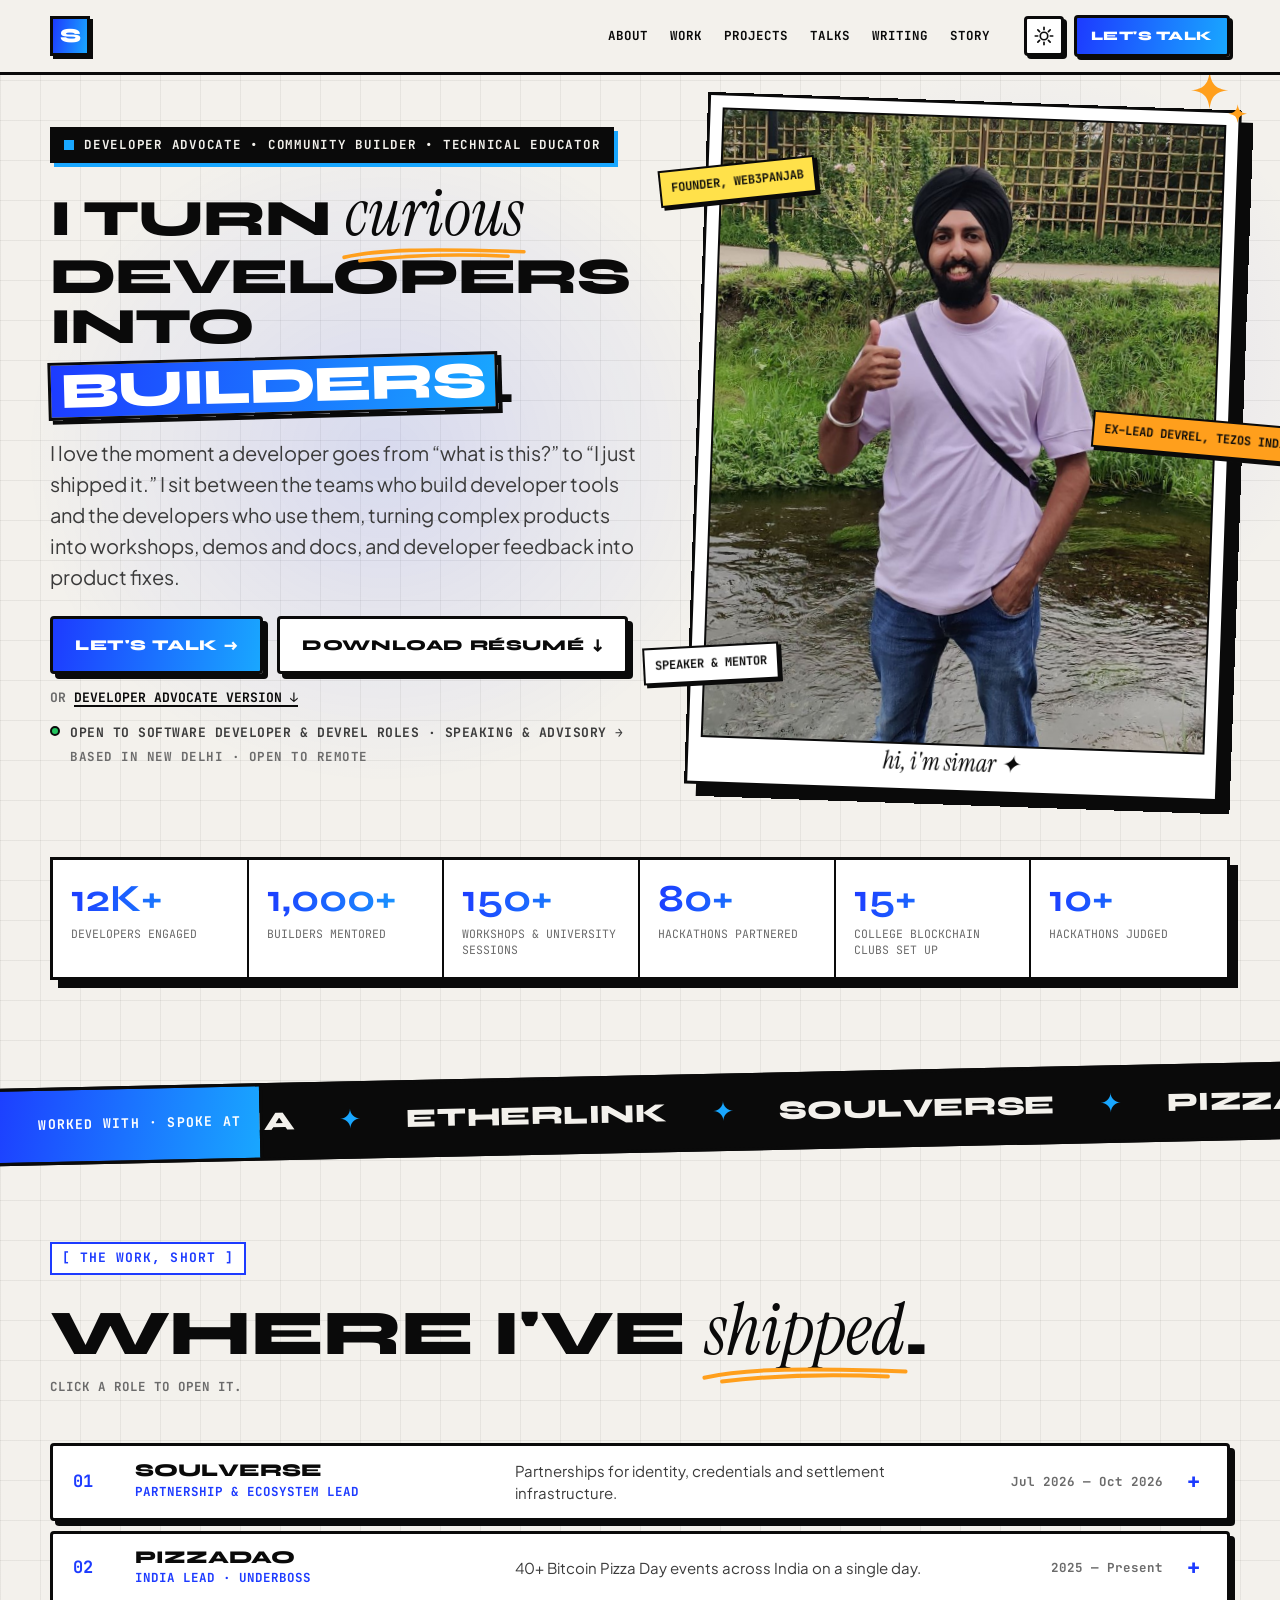
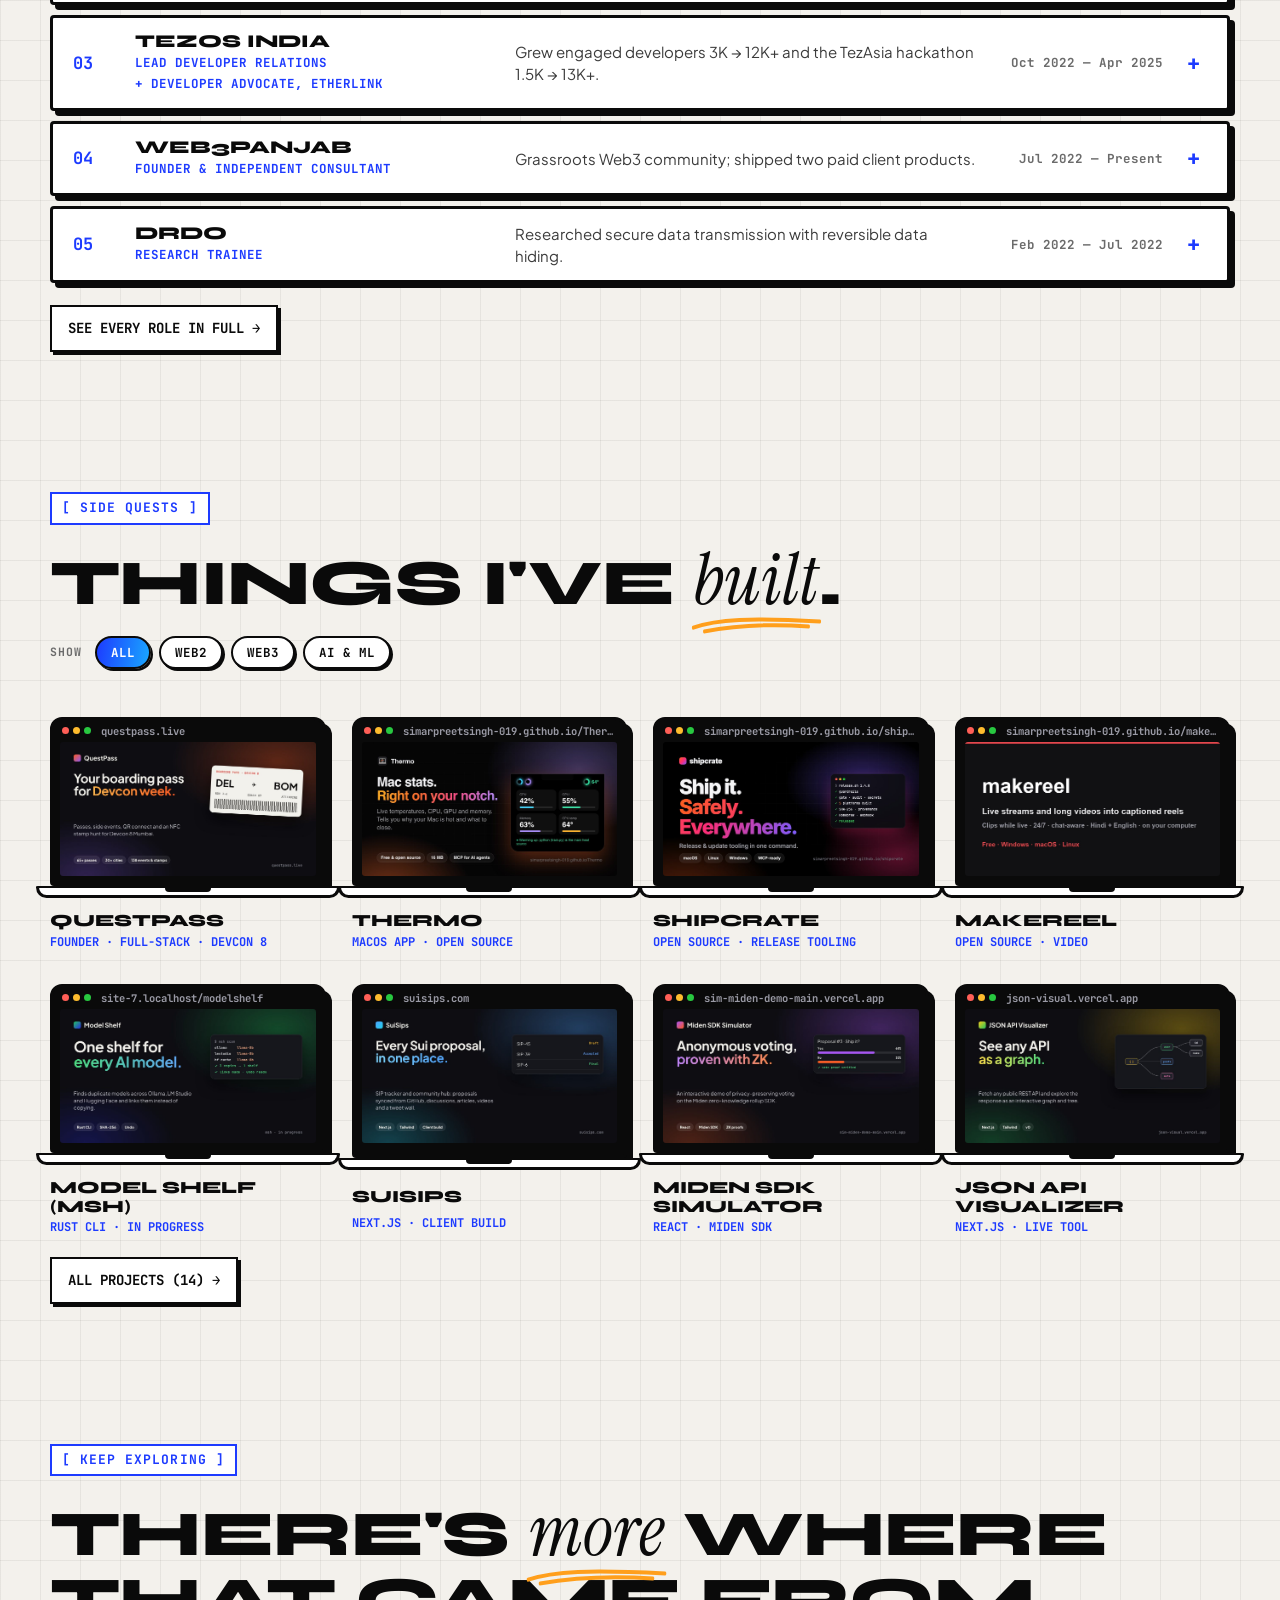
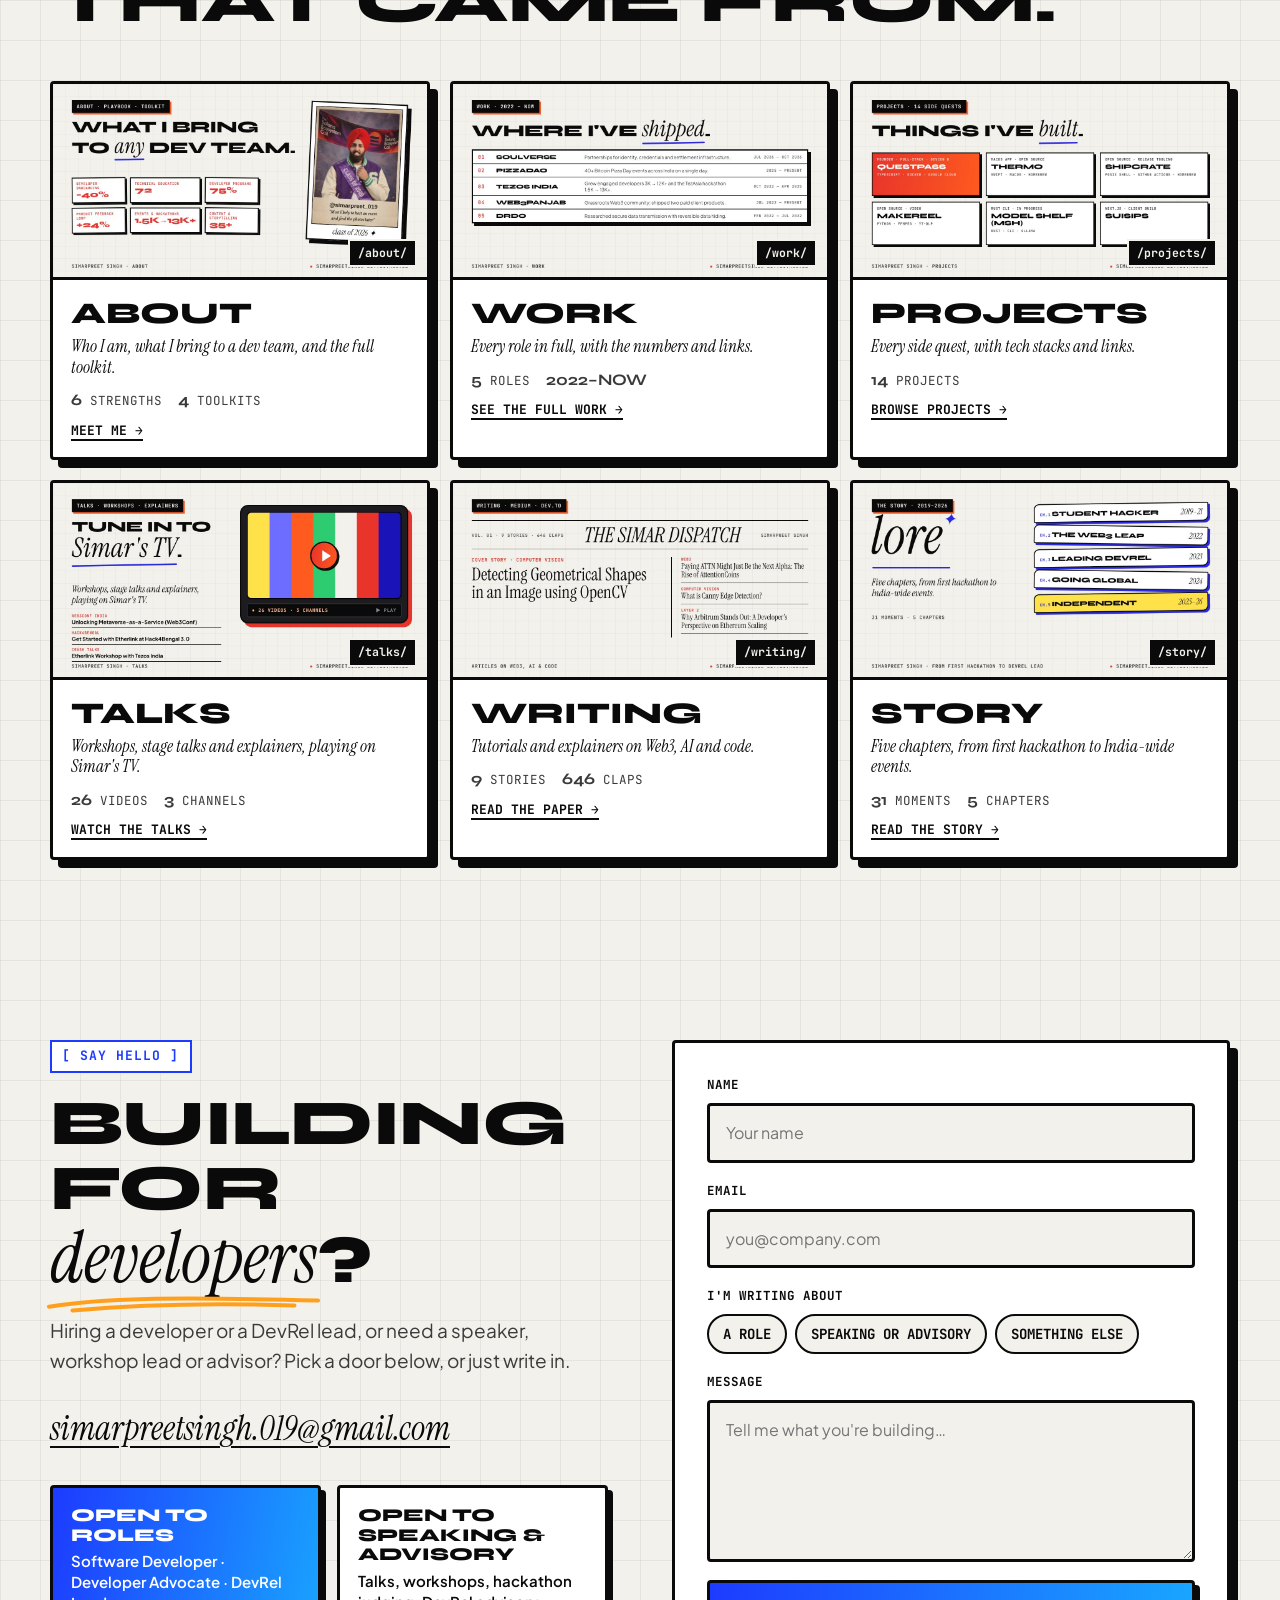
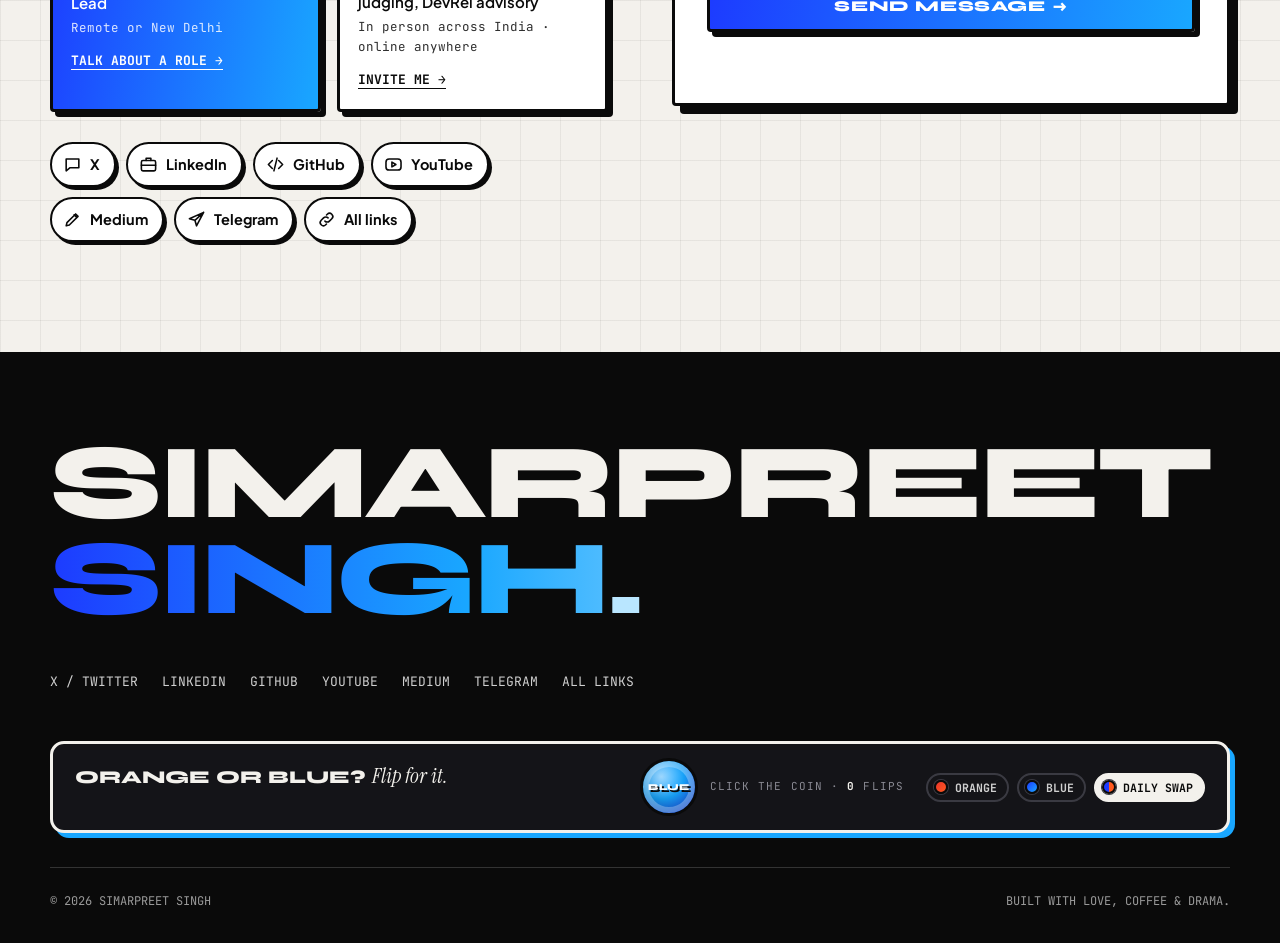
==== commit 34bf3a22: "Home: 8 projects as little laptops with preview images; work rows lift and open; icon social buttons" ====
--- a/index.html
+++ b/index.html
@@ -112,7 +112,7 @@
     <div class="marquee-wrap"><div class="marquee"><p class="marquee__label" data-fill="marqueeLabel">Worked with · spoke at</p><div class="marquee__track" data-fill="marquee"><span>Tezos India</span><span>Etherlink</span><span>SOULVERSE</span><span>PizzaDAO</span><span>GDG New Delhi</span><span>Web3Conf India</span><span>ETHIndia</span><span>ETHGlobal New Delhi</span><span>ETHTokyo</span><span>Hack4Bengal</span><span>University of the Philippines</span><span>Chandigarh University</span><span>DRDO</span></div></div></div>
 
     <section class="section section--tight" id="work-short" data-section="workBrief"><div class="wrap pre"><h2>Where I've shipped.</h2><ul><li><strong>Partnership &amp; Ecosystem Lead, SOULVERSE</strong> (Jul 2026 — Oct 2026): Partnerships for identity, credentials and settlement infrastructure.</li><li><strong>India Lead · Underboss, PizzaDAO</strong> (2025 — Present): 40+ Bitcoin Pizza Day events across India on a single day.</li><li><strong>Lead Developer Relations, Tezos India</strong> (Oct 2022 — Apr 2025): Grew engaged developers 3K → 12K+ and the TezAsia hackathon 1.5K → 13K+.</li><li><strong>Founder &amp; Independent Consultant, Web3Panjab</strong> (Jul 2022 — Present): Grassroots Web3 community; shipped two paid client products.</li><li><strong>Research Trainee, DRDO — Scientific Analysis Group</strong> (Feb 2022 — Jul 2022): Researched secure data transmission with reversible data hiding.</li></ul><p><a href="work/">Full work history</a></p></div></section>
-    <section class="section section--tight" id="projects-short" data-section="projectBrief"><div class="wrap pre"><h2>Things I've built.</h2><ul><li><h3><a href="https://questpass.live">QuestPass</a></h3><p>An event engagement platform launched at Devcon 8 Mumbai: 65+ attendee passes from 30+ cities and 138 side events and stamp spots. QR connect with consent-based contact sharing, a filterable People directory, organiser event submissions with Luma and CSV imports, and an NFC stamp hunt with a leaderboard. Its photo booth has since been integrated and used by PizzaDAO at its events.</p></li><li><h3><a href="https://simarpreetsingh-019.github.io/Thermo/">Thermo</a></h3><p>A free Mac app that shows CPU, GPU, SSD and battery temperatures around the notch and tells you which app is heating your Mac, what's slowing down and what to close. Memory, battery-health and 24-hour history tabs, smart alerts, and no sudo or kernel extensions.</p></li><li><h3><a href="https://simarpreetsingh-019.github.io/shipcrate/">shipcrate</a></h3><p>Release and update tooling in one command: a quality gate with git hooks and CI, GitHub releases with SHA-256 checksums and provenance, a Homebrew formula, a verifying installer and update notices. Extracted from Thermo, with a Claude Code plugin and an MCP server for AI agents.</p></li></ul><p><a href="projects/">All projects</a></p></div></section>
+    <section class="section section--tight" id="projects-short" data-section="projectBrief"><div class="wrap pre"><h2>Things I've built.</h2><ul><li><h3><a href="https://questpass.live">QuestPass</a></h3><p>An event engagement platform launched at Devcon 8 Mumbai: 65+ attendee passes from 30+ cities and 138 side events and stamp spots. QR connect with consent-based contact sharing, a filterable People directory, organiser event submissions with Luma and CSV imports, and an NFC stamp hunt with a leaderboard. Its photo booth has since been integrated and used by PizzaDAO at its events.</p></li><li><h3><a href="https://simarpreetsingh-019.github.io/Thermo/">Thermo</a></h3><p>A free Mac app that shows CPU, GPU, SSD and battery temperatures around the notch and tells you which app is heating your Mac, what's slowing down and what to close. Memory, battery-health and 24-hour history tabs, smart alerts, and no sudo or kernel extensions.</p></li><li><h3><a href="https://simarpreetsingh-019.github.io/shipcrate/">shipcrate</a></h3><p>Release and update tooling in one command: a quality gate with git hooks and CI, GitHub releases with SHA-256 checksums and provenance, a Homebrew formula, a verifying installer and update notices. Extracted from Thermo, with a Claude Code plugin and an MCP server for AI agents.</p></li><li><h3><a href="https://simarpreetsingh-019.github.io/makereel/">makereel</a></h3><p>Turns live streams and long videos into captioned 9:16 reels on your own computer: clips YouTube, Twitch and Kick streams live from loudness and chat spikes, word-by-word Hindi, English and Hinglish captions, speaker framing and creator credits. No account or API key needed.</p></li><li><h3><a href="modelshelf/">Model Shelf (msh)</a></h3><p>One local library for every AI model on a Mac: finds duplicate model files across Ollama, LM Studio and Hugging Face by SHA-256 and links them instead of copying, with undo.</p></li><li><h3><a href="https://suisips.com">SuiSips</a></h3><p>A production SIP tracker and community platform for the Sui ecosystem: proposals synced from GitHub, discussions, articles, videos and a curated tweet wall. Built with Next.js, React Markdown and Tailwind CSS.</p></li><li><h3><a href="https://sim-miden-demo-main.vercel.app/">Miden SDK Simulator</a></h3><p>An interactive demo of anonymous, privacy-preserving voting on Miden's ZK rollup SDK. Scoped, built and shipped with no prior Miden experience, to show how any new SDK becomes learnable through a working demo.</p></li><li><h3><a href="https://json-visual.vercel.app">JSON API Visualizer</a></h3><p>Fetch any public REST API and explore the response as an interactive graph and tree. Built with Next.js, Tailwind CSS and v0.</p></li></ul><p><a href="projects/">All projects</a></p></div></section>
     <section class="section section--tight" id="explore" data-section="explore"><div class="wrap pre"><h2>More on other pages</h2><ul><li><a href="about/">About</a>: Who I am, what I bring to a dev team, and the full toolkit.</li><li><a href="work/">Work</a>: Every role in full, with the numbers and links.</li><li><a href="projects/">Projects</a>: Every side quest, with tech stacks and links.</li><li><a href="talks/">Talks</a>: Workshops, stage talks and explainers, playing on Simar's TV.</li><li><a href="writing/">Writing</a>: Tutorials and explainers on Web3, AI and code.</li><li><a href="story/">Story</a>: Five chapters, from first hackathon to India-wide events.</li></ul></div></section>
 
     <!-- CONTACT -->
--- a/styles.css
+++ b/styles.css
@@ -1218,3 +1218,109 @@
   .wbrief__win { grid-column: 2; }
   .door2__label { font-size: 17px; overflow-wrap: anywhere; }
 }
+
+/* v7.1: "Keep exploring" doors show a preview of each page */
+.door2 { padding: 0 0 16px; overflow: hidden; }
+.door2 > span:not(.door2__shot) { padding-inline: 18px; }
+.door2__shot { position: relative; display: block; aspect-ratio: 1200 / 630; border-bottom: 3px solid var(--ink); background: var(--paper); overflow: hidden; margin-bottom: 6px; }
+.door2__shot img { display: block; width: 100%; height: 100%; object-fit: cover; object-position: top left; transition: transform .4s ease; }
+.door2:hover .door2__shot img { transform: scale(1.04); }
+.door2__url { position: absolute; right: 10px; bottom: 10px; font-family: var(--f-mono); font-size: 11.5px; font-weight: 700; padding: 3px 8px; background: #0a0a0a; color: #f3f1ec; border: 2px solid #f3f1ec; }
+.door2--about, .door2--work, .door2--talks, .door2--story, .door2--writing, .door2--projects { background: var(--card); color: var(--ink); }
+.door2__label { margin-top: 4px; }
+.door2__teaser { font-size: 17px; }
+@media (max-width: 1000px) { .doors2 { grid-template-columns: 1fr 1fr; } }
+@media (max-width: 600px) {
+  .doors2 { display: flex; overflow-x: auto; scroll-snap-type: x mandatory; gap: 14px; padding: 4px 4px 16px; margin: 0 -4px; }
+  .door2 { flex: 0 0 78%; scroll-snap-align: start; padding: 0 0 12px; }
+  .door2 > span:not(.door2__shot) { padding-inline: 14px; }
+  .door2__meta { display: flex; }
+}
+
+/* =========================================================
+   v7.2: laptop project tiles, expandable work rows, icon socials, small coin game
+   ========================================================= */
+/* little laptops */
+.lap-grid { display: grid; grid-template-columns: repeat(4, minmax(0, 1fr)); gap: 34px 26px; }
+.lap { display: grid; gap: 0; text-decoration: none; color: var(--ink); transition: transform .18s ease; }
+.lap:hover, .lap:focus-visible { transform: translateY(-6px); }
+.lap__screen { position: relative; display: block; background: #0a0a0a; border: 3px solid var(--ink); border-radius: 12px 12px 4px 4px; padding: 0 7px 7px; box-shadow: 6px 6px 0 var(--shadow); transition: box-shadow .18s ease; }
+.lap:hover .lap__screen { box-shadow: 9px 10px 0 var(--hot-2); }
+.lap__bar { display: flex; align-items: center; gap: 4px; height: 22px; padding: 0 2px; min-width: 0; }
+.lap__bar i { flex: none; width: 7px; height: 7px; border-radius: 50%; background: #ff5f57; } .lap__bar i:nth-child(2) { background: #febc2e; } .lap__bar i:nth-child(3) { background: #28c840; }
+.lap__bar em { margin-left: 6px; font: 700 10.5px var(--f-mono); font-style: normal; color: #9a9aa5; overflow: hidden; text-overflow: ellipsis; white-space: nowrap; }
+.lap__screen img, .lap__blank { display: block; width: 100%; aspect-ratio: 1200 / 630; object-fit: cover; border-radius: 3px; }
+.lap__blank { display: grid; place-items: center; background: var(--hot-grad); color: #fff; font: 800 18px var(--f-display); text-transform: uppercase; }
+.lap__base { display: block; height: 12px; margin: 0 -14px; background: var(--card); border: 3px solid var(--ink); border-top-width: 2px; border-radius: 2px 2px 14px 14px; position: relative; }
+.lap__base::after { content: ""; position: absolute; left: 50%; top: 0; width: 46px; height: 4px; margin-left: -23px; background: var(--ink); border-radius: 0 0 6px 6px; }
+.lap__name { margin-top: 14px; font: 800 17px/1.1 var(--f-display); text-transform: uppercase; }
+.lap__kind { margin-top: 3px; font: 700 12px var(--f-mono); text-transform: uppercase; color: var(--hot-2); }
+#projects-short .filters { margin-bottom: 8px; }
+/* preview image on project cards (projects page + quick look) */
+.project__shot { display: block; margin: -26px -26px 18px; border-bottom: 3px solid var(--ink); overflow: hidden; }
+.project__shot img { display: block; width: 100%; aspect-ratio: 1200 / 630; object-fit: cover; transition: transform .4s ease; }
+.project:hover .project__shot img { transform: scale(1.03); }
+.ql__body .project__shot { margin: -22px -24px 16px; }
+@media (max-width: 1000px) { .lap-grid { grid-template-columns: repeat(2, minmax(0, 1fr)); } }
+@media (max-width: 600px) {
+  .lap-grid { gap: 22px 16px; }
+  .lap__screen { padding: 0 4px 4px; border-radius: 8px 8px 3px 3px; box-shadow: 4px 4px 0 var(--shadow); }
+  .lap__bar { height: 16px; } .lap__bar em { display: none; } .lap__bar i { width: 5px; height: 5px; }
+  .lap__base { height: 8px; margin: 0 -8px; }
+  .lap__name { font-size: 13.5px; margin-top: 10px; }
+  .lap__kind { font-size: 11px; }
+  .project__shot { margin: -22px -22px 16px; }
+}
+
+/* work rows: hover lifts, click opens */
+.wbrief { border: 0; background: none; box-shadow: none; display: grid; gap: 10px; }
+.wbrief__hint { margin: -8px 0 0; font: 700 12.5px var(--f-mono); text-transform: uppercase; color: var(--muted); }
+.wbrief__item { background: var(--card); border: var(--b); border-radius: var(--r); box-shadow: 5px 5px 0 var(--shadow); transition: transform .15s ease, box-shadow .15s ease; }
+.wbrief__item:hover { transform: translate(-3px, -4px); box-shadow: 9px 9px 0 var(--hot-2); }
+.wbrief__item.open { box-shadow: 9px 9px 0 var(--hot-2); }
+.wbrief__item.is-now { background: #0a0a0a; color: #f3f1ec; }
+.wbrief__item.is-now .wbrief__win, .wbrief__item.is-now li { color: #cfcfcf; }
+.wbrief__row { width: 100%; border: 0; border-bottom: 0 !important; background: none; color: inherit; font: inherit; text-align: left; cursor: pointer; grid-template-columns: 44px minmax(0, 1.1fr) minmax(0, 1.4fr) 170px 26px; }
+.wbrief__plus { font: 700 22px var(--f-mono); color: var(--hot-2); transition: transform .2s ease; text-align: center; }
+.wbrief__row[aria-expanded="true"] .wbrief__plus { transform: rotate(45deg); }
+.wbrief__panel { padding: 0 24px 20px 82px; }
+.wbrief__meta { margin: 0 0 12px; font: 700 12.5px var(--f-mono); text-transform: uppercase; color: var(--muted); }
+.wbrief__meta a { color: inherit; }
+.wbrief__panel ul { margin: 0 0 14px; padding: 0; list-style: none; display: grid; gap: 8px; }
+.wbrief__panel li { position: relative; padding-left: 24px; font-size: 15.5px; color: var(--ink-soft); }
+.wbrief__panel li::before { content: "→"; position: absolute; left: 0; font-weight: 700; color: var(--hot-2); }
+.wbrief__panel .stepup { margin: 6px 0 14px; }
+@media (max-width: 1000px) { .wbrief__row { grid-template-columns: 34px minmax(0, 1fr) auto 22px; } .wbrief__plus { grid-row: 1; grid-column: 4; } }
+@media (max-width: 600px) { .wbrief__row { grid-template-columns: 30px minmax(0, 1fr) 20px; } .wbrief__plus { grid-column: 3; } .wbrief__panel { padding: 0 14px 14px 14px; } .wbrief__panel li { font-size: 14.5px; } }
+
+/* socials as icon buttons */
+.socials { display: flex !important; flex-wrap: wrap; gap: 10px; grid-template-columns: none !important; }
+.socials a { display: inline-flex; align-items: center; gap: 8px; padding: 9px 14px 9px 11px !important; border-radius: 999px; font-size: 14.5px !important; }
+.socials svg { width: 19px; height: 19px; flex: none; fill: none; stroke: currentColor; stroke-width: 2; stroke-linecap: round; stroke-linejoin: round; }
+.socials a:hover svg { stroke: var(--hot-2); }
+.socials small { display: none; }
+@media (max-width: 600px) { .socials { gap: 8px; } .socials a { padding: 8px 12px 8px 9px !important; font-size: 13.5px !important; } }
+
+/* footer coin game: one slim strip */
+.vibe { grid-template-columns: minmax(0, 1fr) auto auto; gap: 22px; padding: 14px 22px; border-radius: 14px; margin-bottom: 34px; box-shadow: 5px 5px 0 var(--hot); }
+.vibe__title { font-size: 18px; margin: 0; }
+.vibe__text { display: none; }
+.vibe__result { margin-top: 4px; font-size: 12px; }
+.coin-wrap { grid-auto-flow: column; align-items: center; gap: 12px; }
+.coin { width: 58px; height: 58px; }
+.coin__face { font-size: 9px; border-width: 3px; }
+.coin__face small { display: none; }
+.coin__shadow { display: none; }
+.coin-hint { font-size: 11px; }
+.vibe__picks { grid-auto-flow: column; align-items: center; gap: 10px; }
+.vibe__picks > span:first-child, .vibe__stats { display: none; }
+.vibe__picks button { padding: 5px 10px 5px 6px; font-size: 11.5px; }
+@media (max-width: 900px) { .vibe { grid-template-columns: 1fr; justify-items: center; text-align: center; gap: 10px; } .vibe__picks { grid-auto-flow: row; } }
+@media (max-width: 600px) { .vibe { padding: 12px 14px; } .coin { width: 52px; height: 52px; } .coin-hint { display: none; } }
+.lap__screen img, .project__shot img, .door2__shot img { height: auto; }
+.lap, .lap__screen, .lap__bar { min-width: 0; }
+@media (max-width: 600px) {
+  /* phones: projects swipe in one row */
+  .lap-grid { display: flex; overflow-x: auto; scroll-snap-type: x mandatory; gap: 22px; padding: 4px 14px 16px 4px; margin: 0 -4px; }
+  .lap { flex: 0 0 64%; scroll-snap-align: start; }
+}
